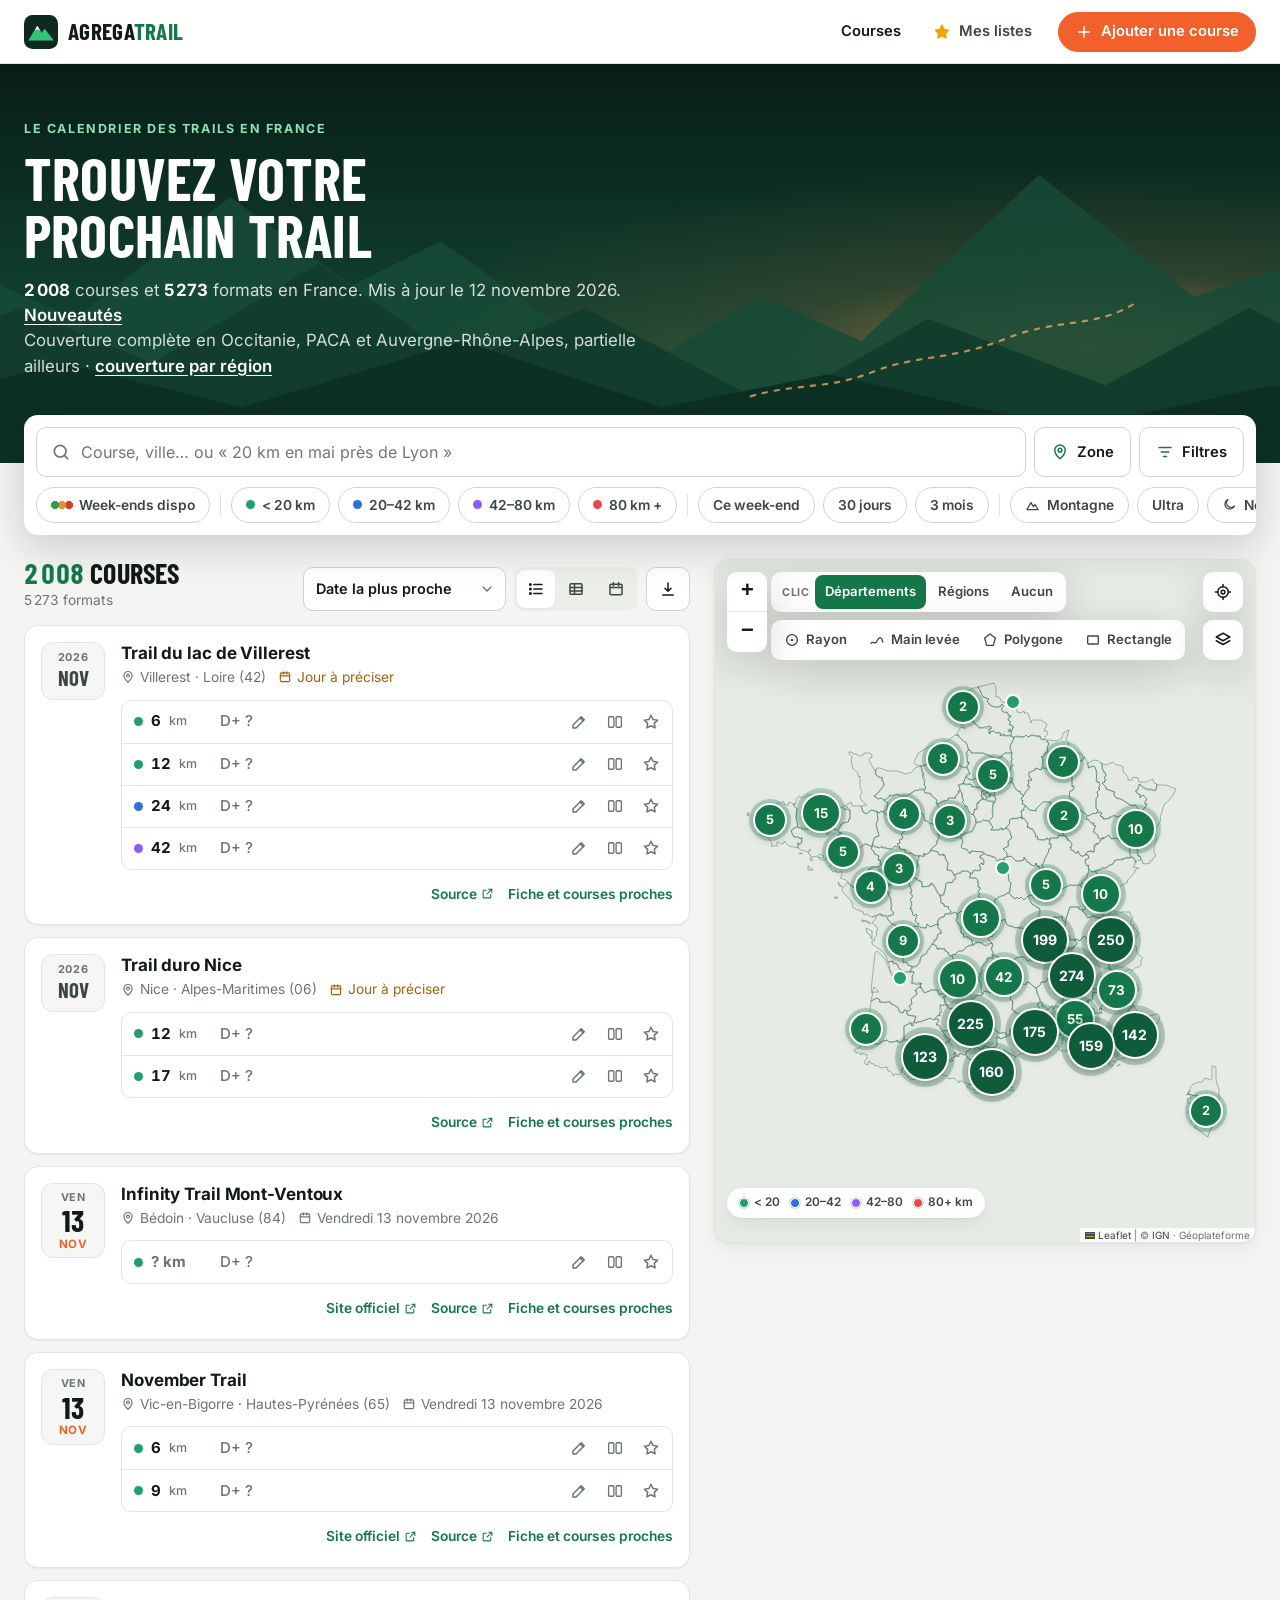
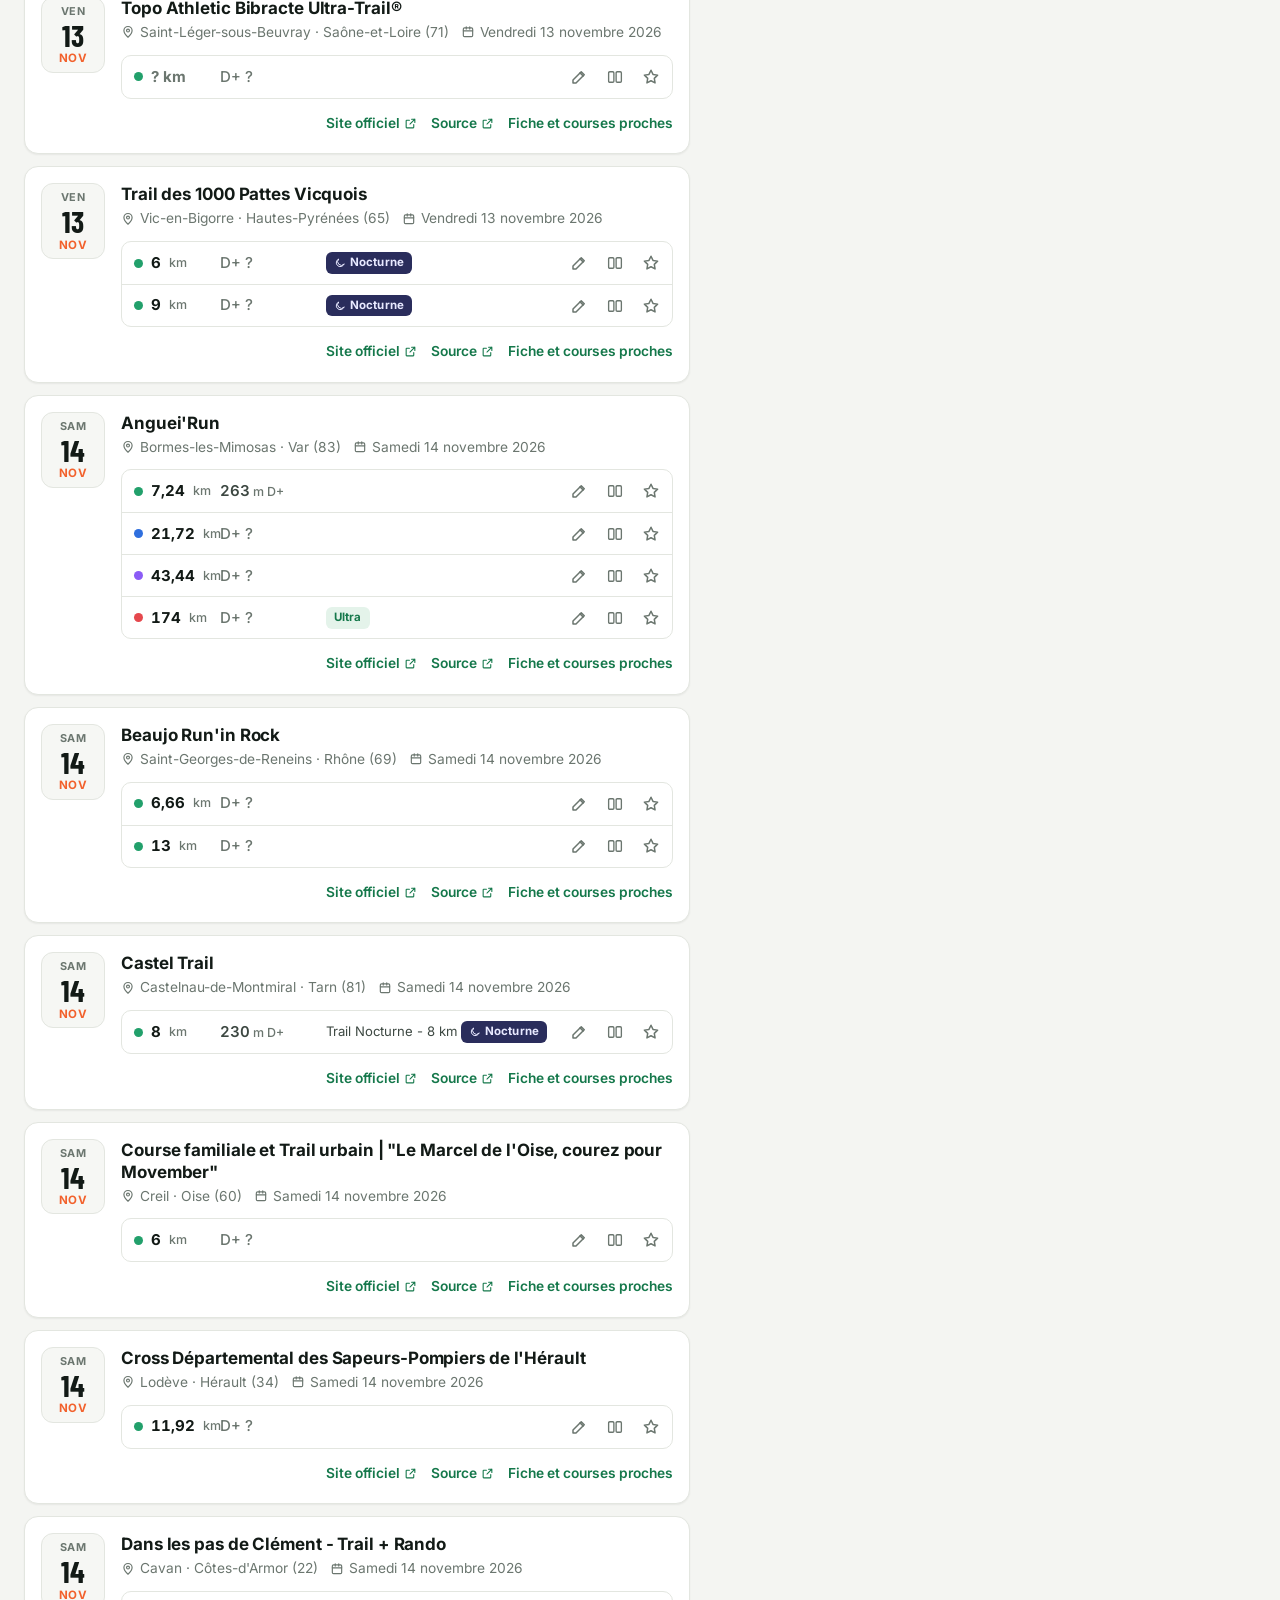
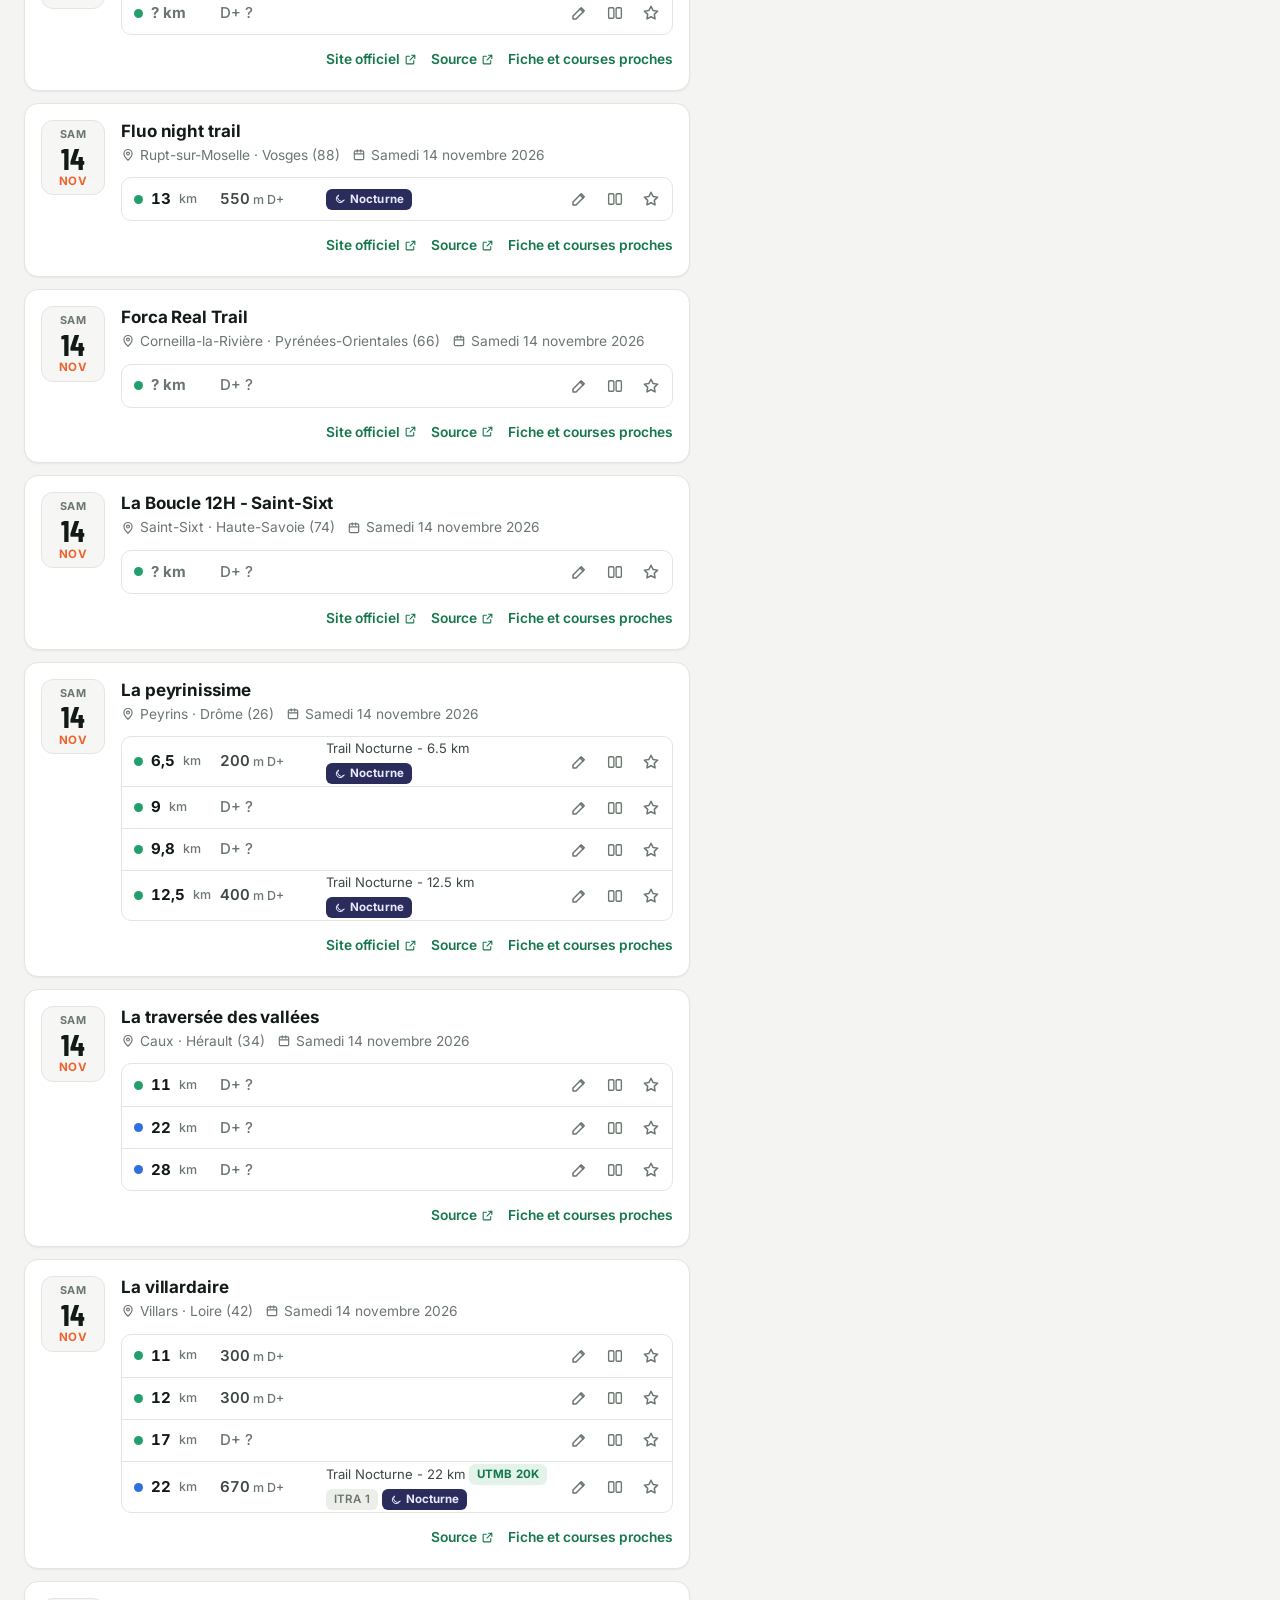
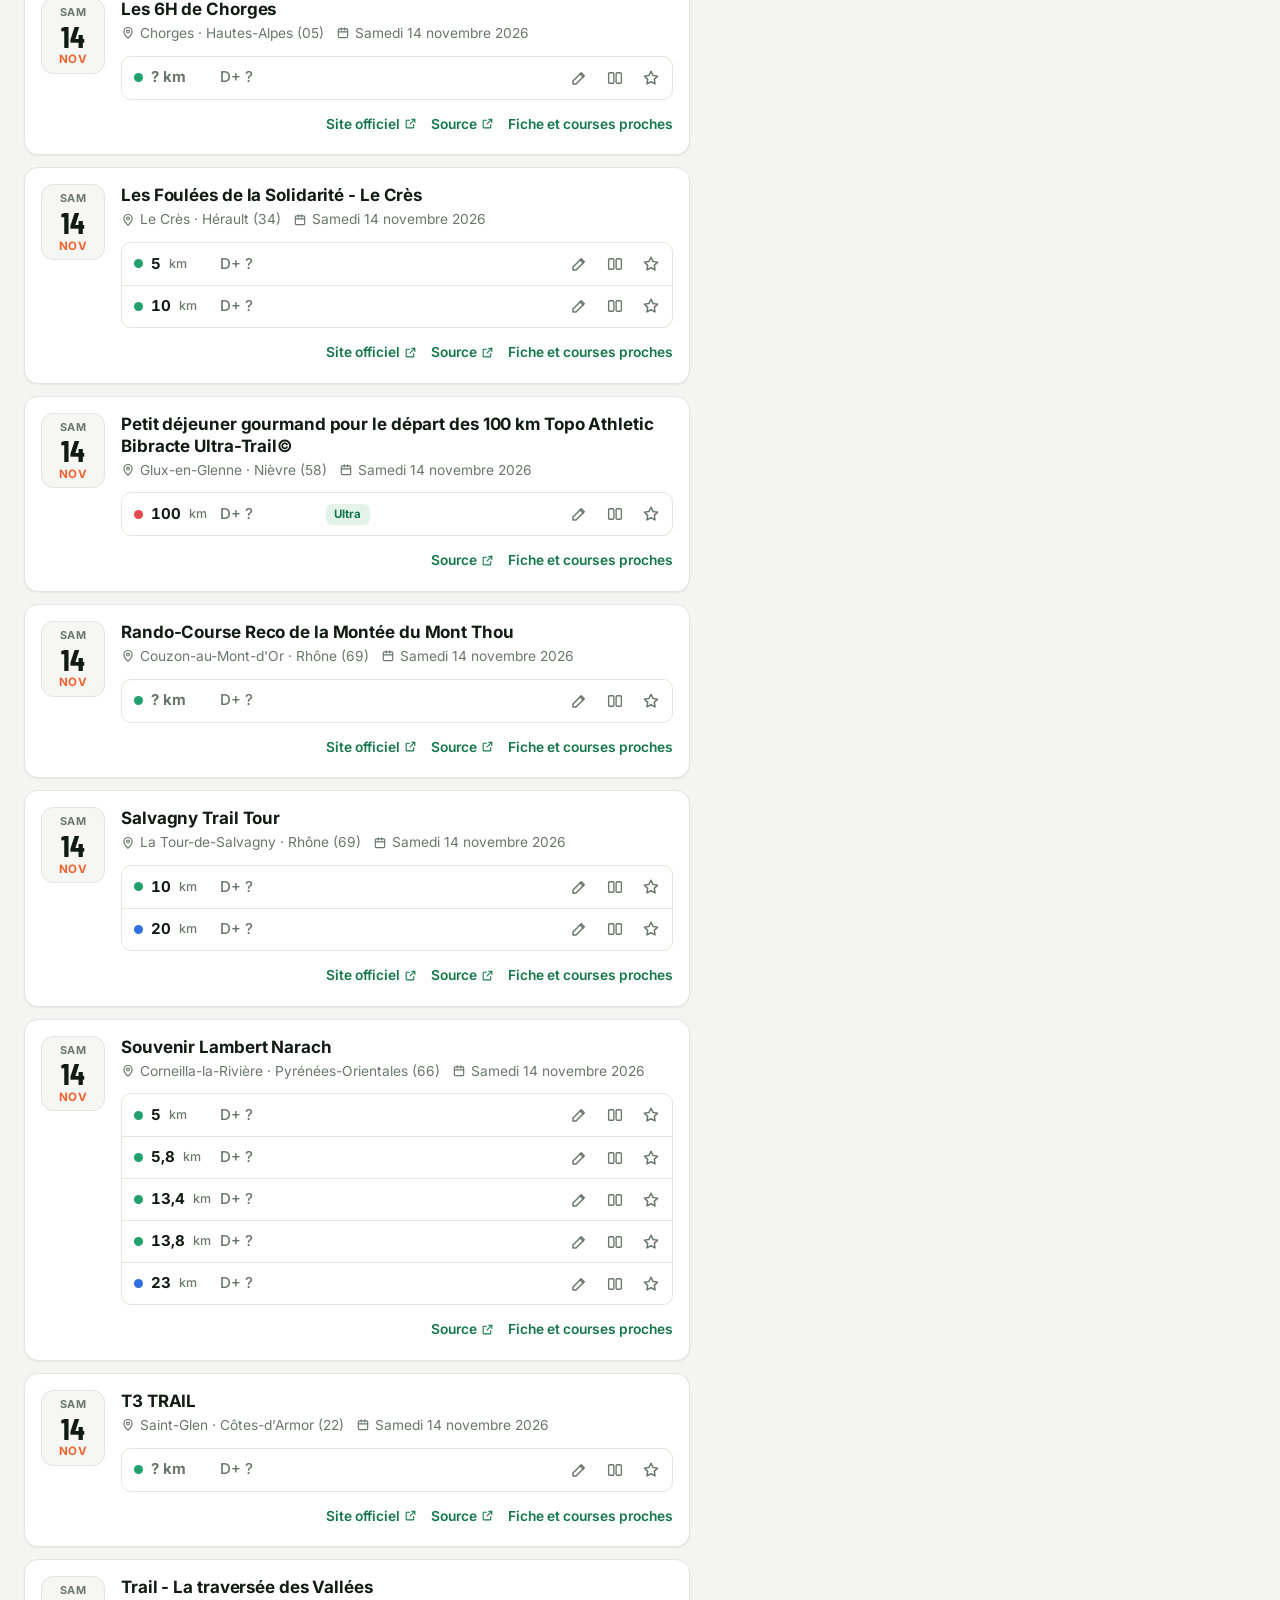
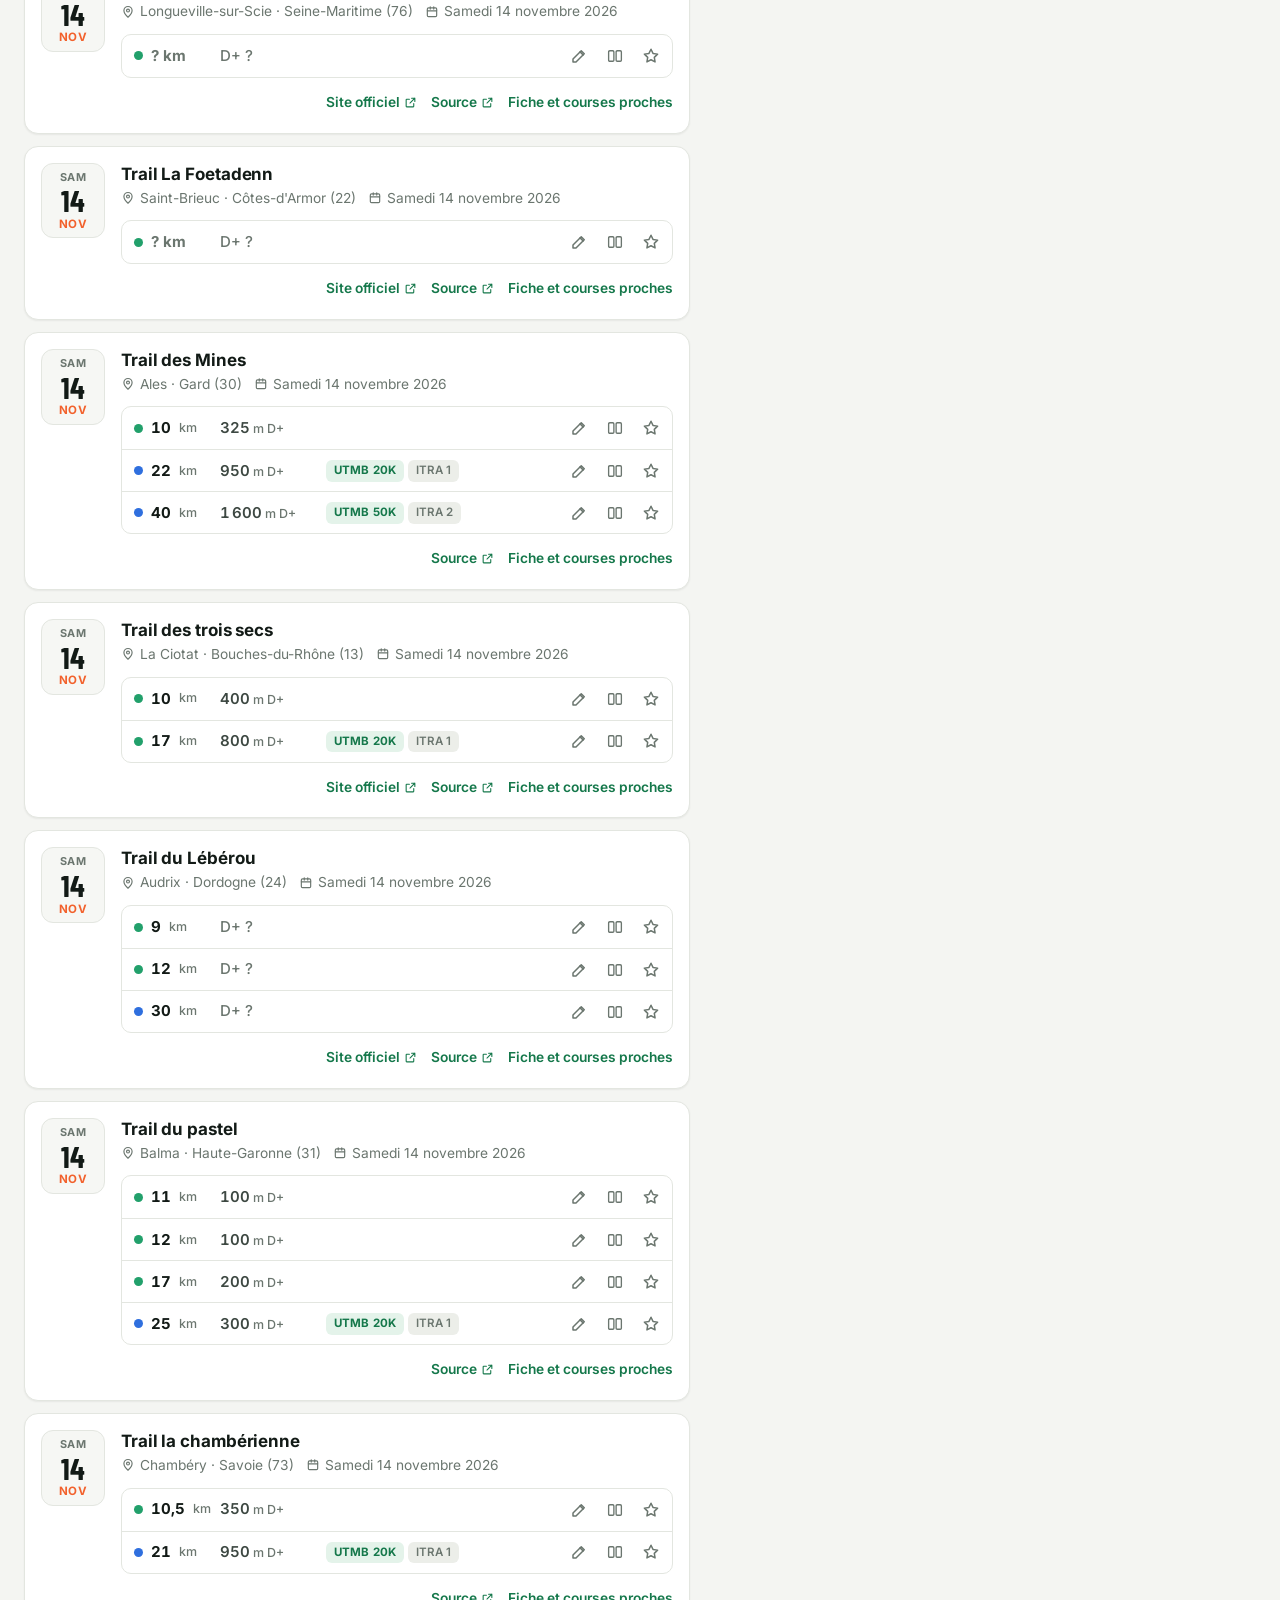
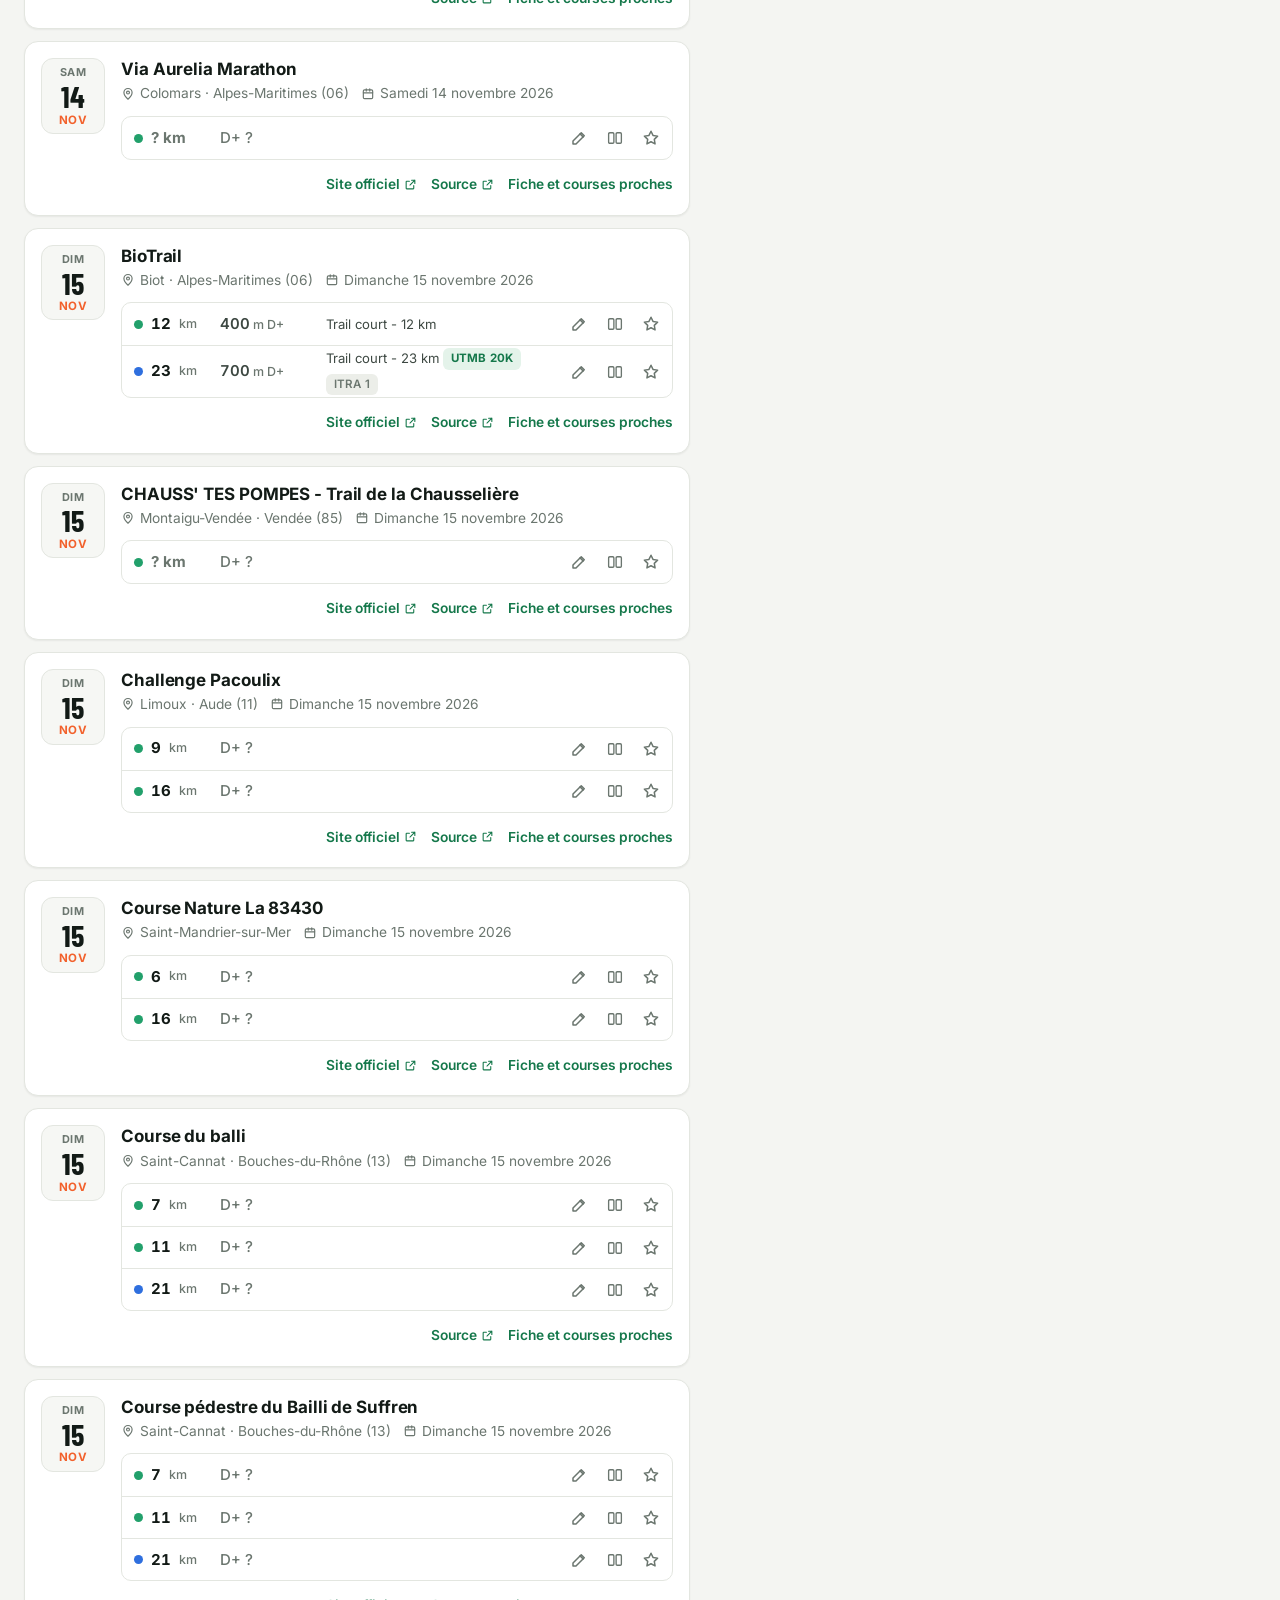
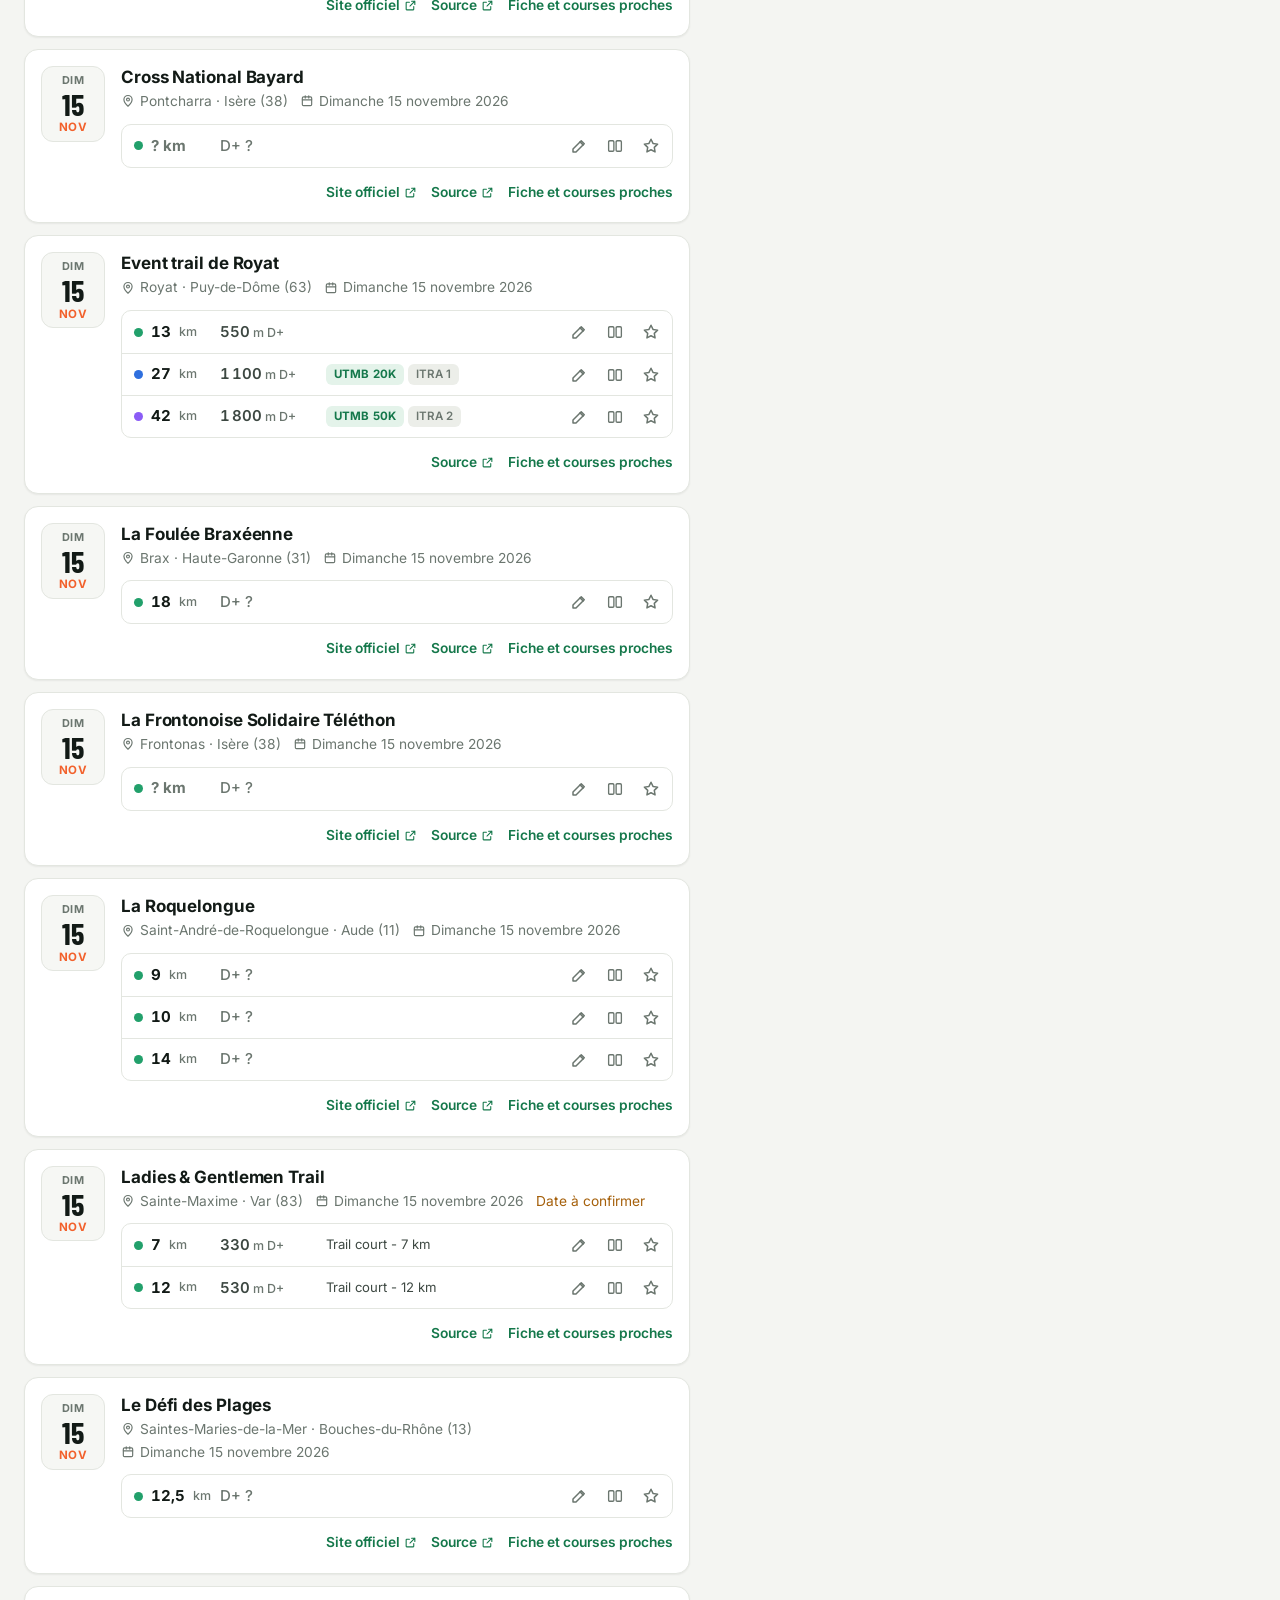
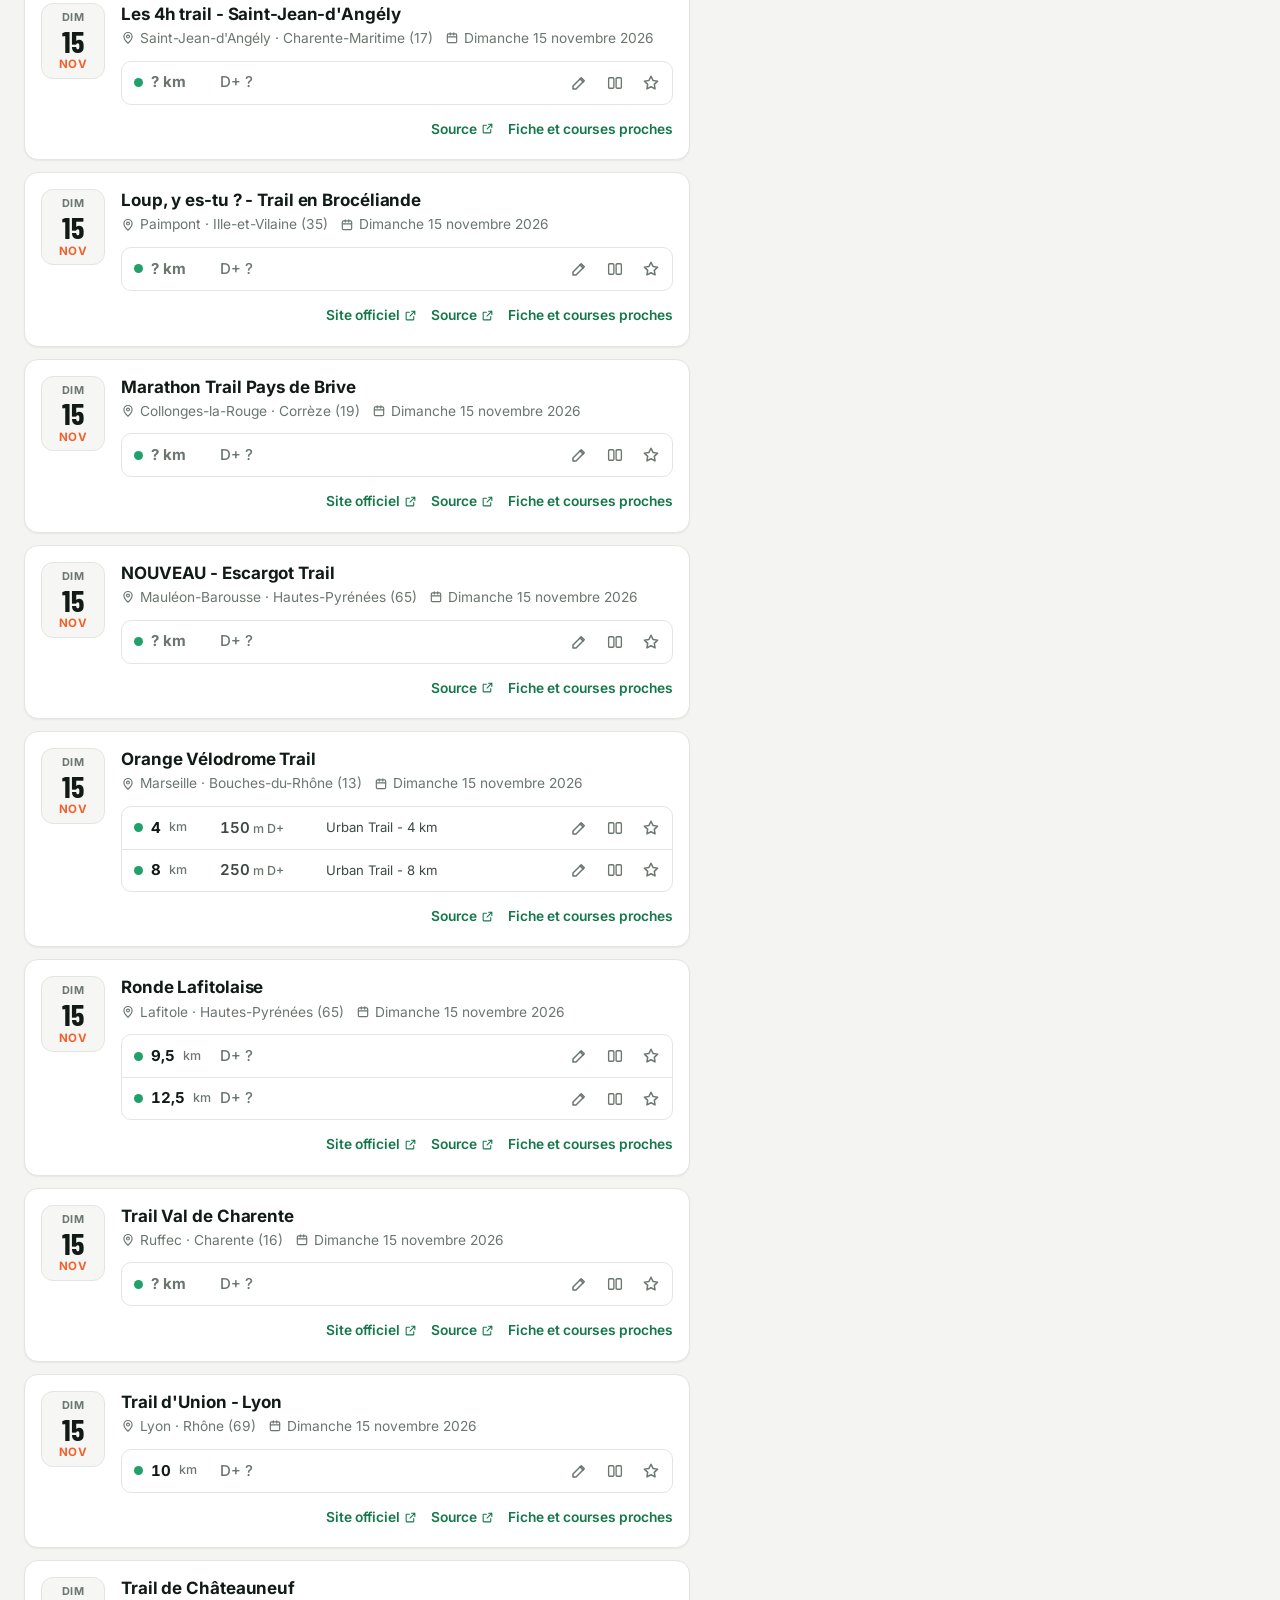
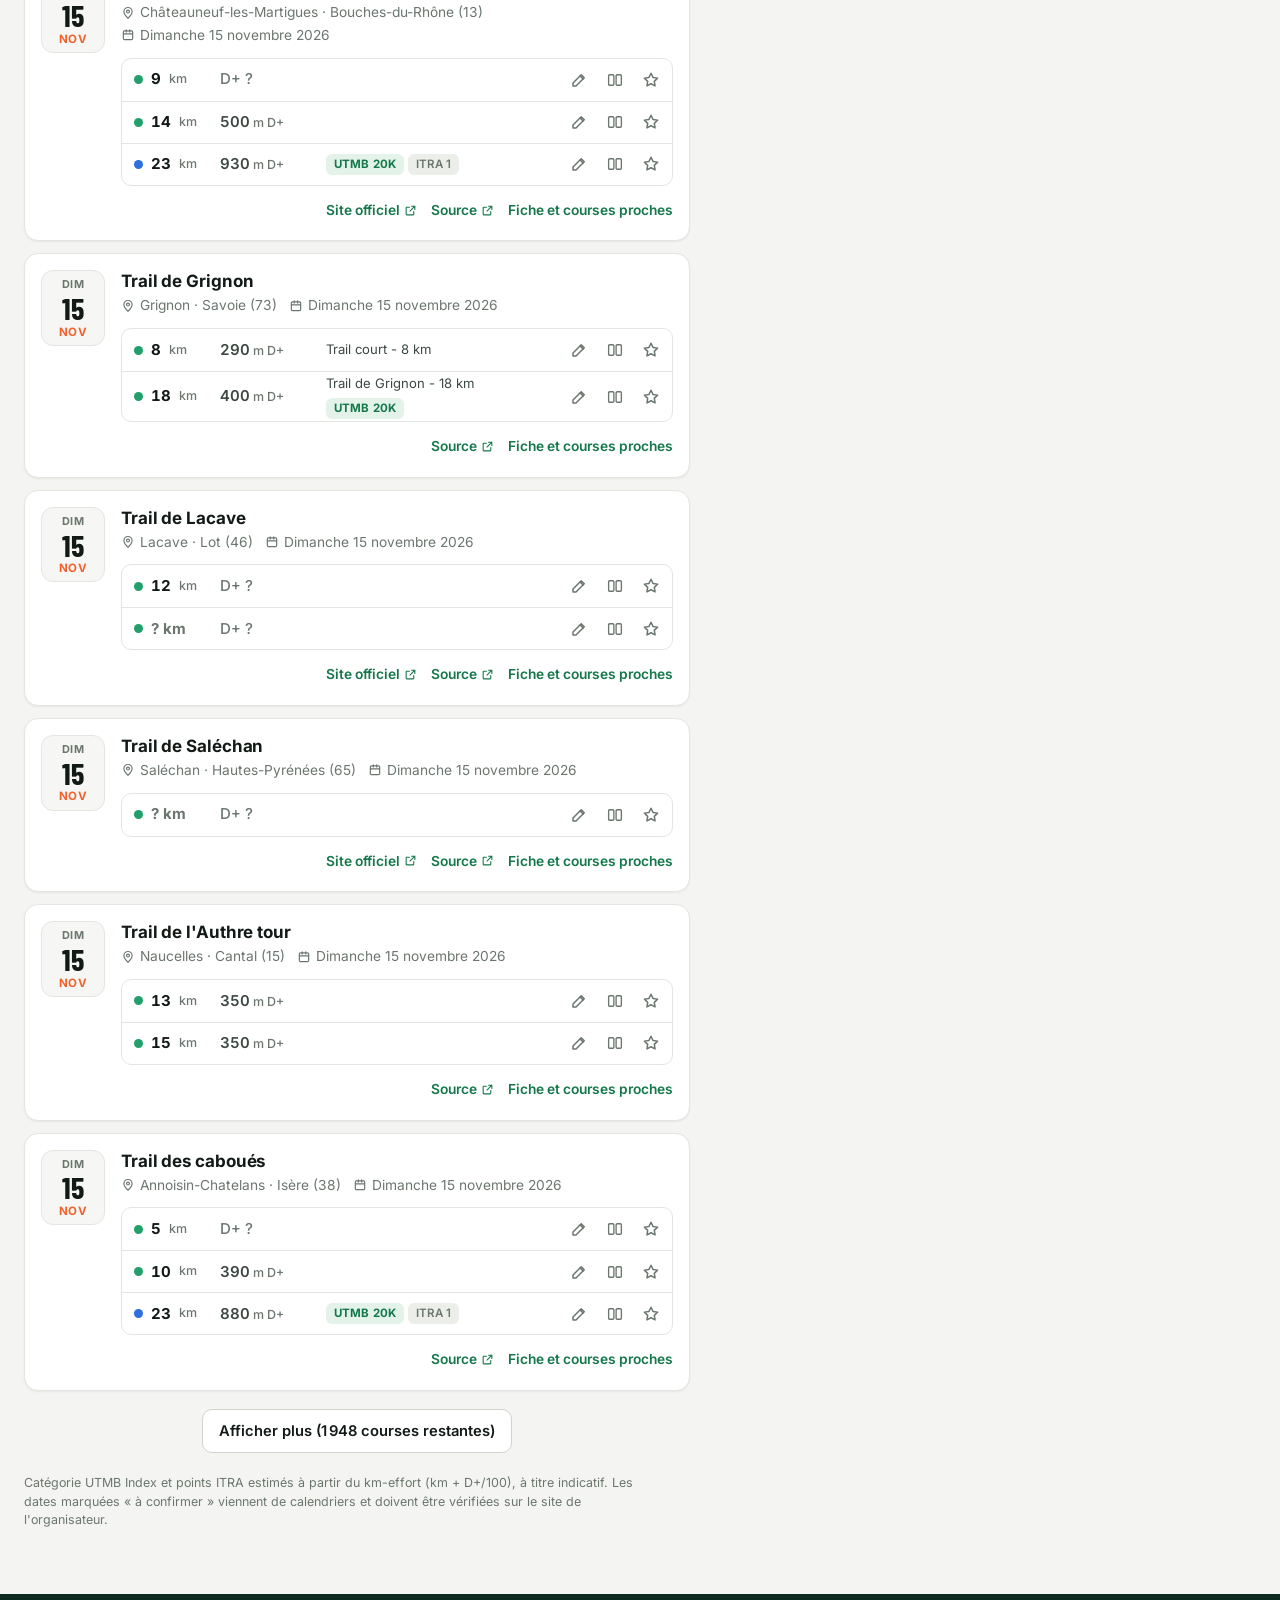
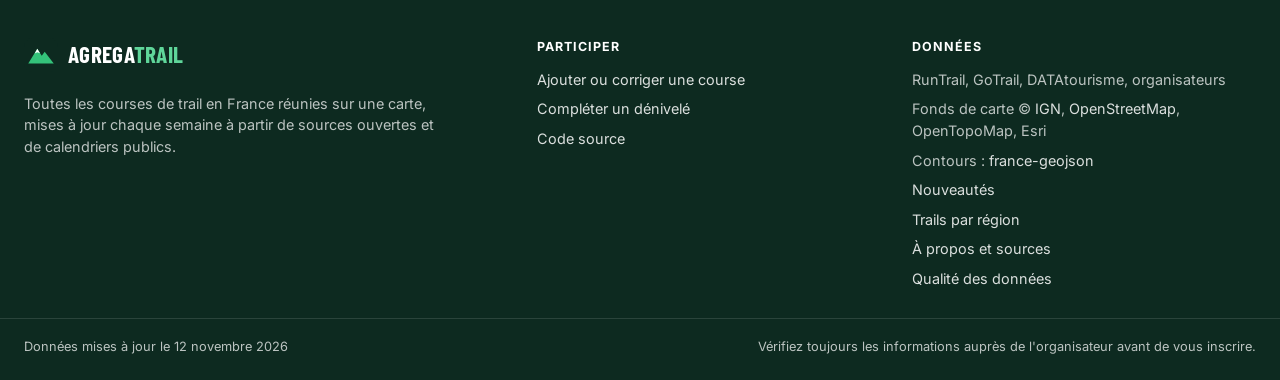
==== site/index.html @ ee84a071 "Merge pull request #29 from gcsys/claude/p2-groupe Sortie à plusieurs" ====
<!doctype html>
<html lang="fr">
<head>
  <meta charset="utf-8">
  <meta name="viewport" content="width=device-width, initial-scale=1, viewport-fit=cover">
  <meta name="theme-color" content="#0d2a20">
  <title>Agregatrail · Le calendrier des trails en France</title>
  <meta name="description" content="Toutes les courses de trail en France sur une carte : recherche autour d'une ville, par département ou région, filtres distance, dénivelé, date, UTMB Index et ITRA.">
  <meta property="og:title" content="Agregatrail · Le calendrier des trails en France">
  <meta property="og:description" content="Trouvez votre prochain trail : carte, filtres distance et dénivelé, listes de favoris partageables.">
  <meta property="og:type" content="website">
  <link rel="icon" href="data:image/svg+xml,%3Csvg xmlns='http://www.w3.org/2000/svg' viewBox='0 0 32 32'%3E%3Crect width='32' height='32' rx='8' fill='%230d2a20'/%3E%3Cpath d='M4 24 12.5 10l4.2 6.8L19.5 13 28 24z' fill='%2334c27a'/%3E%3Cpath d='m12.5 10 2.6 4.3-2.6-1-2.4 1.4z' fill='%23fff'/%3E%3C/svg%3E">
  <link rel="preload" href="fonts/inter-latin-wght.woff2" as="font" type="font/woff2" crossorigin>
  <link rel="preload" href="fonts/barlow-condensed-latin-700-normal.woff2" as="font" type="font/woff2" crossorigin>
  <link rel="alternate" type="application/atom+xml" title="Nouveautés · Agregatrail" href="flux/nouveautes.xml">
  <link rel="preload" href="data/index.json" as="fetch" crossorigin>
  <link rel="stylesheet" href="vendor/leaflet/leaflet.css">
  <link rel="stylesheet" href="vendor/leaflet-draw/leaflet.draw.css">
  <link rel="stylesheet" href="vendor/markercluster/MarkerCluster.css">
  <link rel="stylesheet" href="style.css?v=__BUILD__">
</head>
<body>
<!-- Pictogrammes -->
<svg width="0" height="0" style="position:absolute" aria-hidden="true">
  <defs>
    <symbol id="i-search" viewBox="0 0 24 24"><circle cx="11" cy="11" r="7"/><path d="m20 20-3.5-3.5"/></symbol>
    <symbol id="i-filter" viewBox="0 0 24 24"><path d="M4 6h16M7 12h10M10 18h4"/></symbol>
    <symbol id="i-pin" viewBox="0 0 24 24"><path d="M12 21s-7-6.1-7-11.5a7 7 0 0 1 14 0C19 14.9 12 21 12 21z"/><circle cx="12" cy="9.5" r="2.5"/></symbol>
    <symbol id="i-locate" viewBox="0 0 24 24"><circle cx="12" cy="12" r="7"/><circle cx="12" cy="12" r="2.5"/><path d="M12 2v3M12 19v3M2 12h3M19 12h3"/></symbol>
    <symbol id="i-map" viewBox="0 0 24 24"><path d="m9 4-6 2.5v13.5l6-2.5 6 2.5 6-2.5V4l-6 2.5z"/><path d="M9 4v13.5M15 6.5V20"/></symbol>
    <symbol id="i-list" viewBox="0 0 24 24"><path d="M9 6h11M9 12h11M9 18h11"/><circle cx="4.5" cy="6" r="1"/><circle cx="4.5" cy="12" r="1"/><circle cx="4.5" cy="18" r="1"/></symbol>
    <symbol id="i-star" viewBox="0 0 24 24"><path d="m12 3 2.7 5.6 6.1.9-4.4 4.3 1 6.1L12 17l-5.4 2.9 1-6.1-4.4-4.3 6.1-.9z"/></symbol>
    <symbol id="i-users" viewBox="0 0 24 24"><circle cx="9" cy="8" r="3.2"/><path d="M3 19.5c.6-3.2 3-5 6-5s5.4 1.8 6 5"/><circle cx="17" cy="9" r="2.5"/><path d="M16.5 14.6c2.3.2 4 1.7 4.5 4.4"/></symbol>
    <symbol id="i-plus" viewBox="0 0 24 24"><path d="M12 5v14M5 12h14"/></symbol>
    <symbol id="i-x" viewBox="0 0 24 24"><path d="M6 6l12 12M18 6 6 18"/></symbol>
    <symbol id="i-back" viewBox="0 0 24 24"><path d="M15 5l-7 7 7 7"/></symbol>
    <symbol id="i-down" viewBox="0 0 24 24"><path d="m6 9 6 6 6-6"/></symbol>
    <symbol id="i-download" viewBox="0 0 24 24"><path d="M12 4v11m0 0-4-4m4 4 4-4M5 20h14"/></symbol>
    <symbol id="i-share" viewBox="0 0 24 24"><circle cx="18" cy="5" r="2.5"/><circle cx="6" cy="12" r="2.5"/><circle cx="18" cy="19" r="2.5"/><path d="m8.2 10.8 7.6-4.4M8.2 13.2l7.6 4.4"/></symbol>
    <symbol id="i-edit" viewBox="0 0 24 24"><path d="M4 20h4L19 9l-4-4L4 16z"/><path d="m13.5 6.5 4 4"/></symbol>
    <symbol id="i-trash" viewBox="0 0 24 24"><path d="M4 7h16M10 11v6M14 11v6M6 7l1 13h10l1-13M9 7V4h6v3"/></symbol>
    <symbol id="i-ext" viewBox="0 0 24 24"><path d="M14 4h6v6M20 4l-9 9M18 14v5a1 1 0 0 1-1 1H5a1 1 0 0 1-1-1V7a1 1 0 0 1 1-1h5"/></symbol>
    <symbol id="i-layers" viewBox="0 0 24 24"><path d="m12 3 9 5-9 5-9-5z"/><path d="m3 13 9 5 9-5"/></symbol>
    <symbol id="i-pencil" viewBox="0 0 24 24"><path d="M3 17c3-4 5 2 8-2s4-8 7-6 1 6 3 6"/></symbol>
    <symbol id="i-poly" viewBox="0 0 24 24"><path d="m12 3 8 6-3 11H7L4 9z"/></symbol>
    <symbol id="i-rect" viewBox="0 0 24 24"><rect x="4" y="6" width="16" height="12" rx="1"/></symbol>
    <symbol id="i-circle" viewBox="0 0 24 24"><circle cx="12" cy="12" r="8"/><circle cx="12" cy="12" r="1" fill="currentColor"/></symbol>
    <symbol id="i-frame" viewBox="0 0 24 24"><path d="M4 8V4h4M16 4h4v4M20 16v4h-4M8 20H4v-4"/></symbol>
    <symbol id="i-hand" viewBox="0 0 24 24"><path d="M8 13V5.5a1.5 1.5 0 0 1 3 0V11M11 10V4.5a1.5 1.5 0 0 1 3 0V11M14 10.5V6a1.5 1.5 0 0 1 3 0v8a6 6 0 0 1-6 6h-1a6 6 0 0 1-4.6-2.2L3 15a1.5 1.5 0 0 1 2.3-1.9L8 15"/></symbol>
    <symbol id="i-moon" viewBox="0 0 24 24"><path d="M20 14.5A8 8 0 1 1 9.5 4a6.5 6.5 0 0 0 10.5 10.5z"/></symbol>
    <symbol id="i-mountain" viewBox="0 0 24 24"><path d="m3 20 6.5-11 4 6.5L16 12l5 8z"/></symbol>
    <symbol id="i-calendar" viewBox="0 0 24 24"><rect x="4" y="5" width="16" height="15" rx="2"/><path d="M4 10h16M9 3v4M15 3v4"/></symbol>
    <symbol id="i-github" viewBox="0 0 24 24"><path d="M9 19c-4.3 1.4-4.3-2.5-6-3m12 5v-3.5c0-1 .1-1.4-.5-2 2.8-.3 5.5-1.4 5.5-6a4.6 4.6 0 0 0-1.3-3.2 4.2 4.2 0 0 0-.1-3.2s-1.1-.3-3.5 1.3a12.3 12.3 0 0 0-6.2 0C6.5 2.8 5.4 3.1 5.4 3.1a4.2 4.2 0 0 0-.1 3.2A4.6 4.6 0 0 0 4 9.5c0 4.6 2.7 5.7 5.5 6-.6.6-.6 1.2-.5 2V21"/></symbol>
  </defs>
</svg>

<a class="skip" href="#results">Aller aux résultats</a>

<header class="site-header">
  <div class="wrap hdr">
    <a href="./" class="brand" id="home-link" aria-label="Agregatrail, accueil">
      <svg class="brand-mark" viewBox="0 0 32 32" aria-hidden="true"><rect width="32" height="32" rx="8" fill="#0d2a20"/><path d="M4 24 12.5 10l4.2 6.8L19.5 13 28 24z" fill="#34c27a"/><path d="m12.5 10 2.6 4.3-2.6-1-2.4 1.4z" fill="#fff"/></svg>
      <span class="brand-name">Agrega<span>trail</span></span>
    </a>
    <nav class="nav" aria-label="Navigation principale">
      <a href="./" class="nav-link" id="nav-home" aria-current="page">Courses</a>
      <button type="button" id="open-lists" class="nav-link" aria-haspopup="dialog">
        <svg aria-hidden="true"><use href="#i-star"/></svg><span class="nl-txt">Mes listes</span><span id="lists-badge" class="badge" hidden>0</span>
      </button>
      <a class="btn btn-cta add-race" href="https://github.com/gcsys/TRAIL-AGREGATOR/issues/new?template=completer-course.yml" target="_blank" rel="noopener">
        <svg aria-hidden="true"><use href="#i-plus"/></svg>Ajouter une course
      </a>
    </nav>
  </div>
</header>

<!-- ===== Bandeau d'accueil ===== -->
<section class="hero" id="hero">
  <svg class="hero-art" viewBox="0 0 1440 360" preserveAspectRatio="xMidYMax slice" aria-hidden="true">
    <defs>
      <linearGradient id="sky" x1="0" y1="0" x2="0" y2="1"><stop offset="0" stop-color="#081d16"/><stop offset=".62" stop-color="#11402f"/><stop offset="1" stop-color="#1c5a40"/></linearGradient>
      <radialGradient id="sun" cx=".78" cy=".72" r=".45"><stop offset="0" stop-color="#ff9a4d" stop-opacity=".55"/><stop offset=".45" stop-color="#ff7a3d" stop-opacity=".12"/><stop offset="1" stop-color="#ff7a3d" stop-opacity="0"/></radialGradient>
    </defs>
    <rect width="1440" height="360" fill="url(#sky)"/>
    <rect width="1440" height="360" fill="url(#sun)"/>
    <path d="M0 250 120 190l90 40 140-110 110 80 80-40 170 120 120-70 90 40 160-150 140 110 90-30 130 70V360H0z" fill="#174a37" opacity=".85"/>
    <path d="M0 290 160 220l120 50 150-90 130 90 110-50 170 90 140-80 160 60 130-70 170 90V360H0z" fill="#123d2d"/>
    <path d="M0 320 200 270l160 40 200-60 180 60 150-30 220 50 180-40 150 30V360H0z" fill="#0d3024"/>
    <path d="M820 300c40-12 70-6 110-22s70-10 120-30 80-8 120-34" fill="none" stroke="#ffb36b" stroke-width="2" stroke-dasharray="4 7" stroke-linecap="round" opacity=".7"/>
  </svg>
  <div class="wrap hero-inner">
    <p class="eyebrow">Le calendrier des trails en France</p>
    <h1>Trouvez votre prochain trail</h1>
    <p class="hero-sub" id="meta">Chargement des courses…</p>
  </div>
</section>

<!-- ===== Barre de recherche (collante) ===== -->
<div class="searchbar" id="searchbar">
  <div class="wrap">
    <div class="sb-card">
      <div class="sb-row">
        <div class="search" id="search-wrap">
          <svg aria-hidden="true"><use href="#i-search"/></svg>
          <label class="sr" for="f-q">Rechercher une course, une ville, un département</label>
          <input type="search" id="f-q" placeholder="Course, ville… ou « 20 km en mai près de Lyon »" title="Recherche par nom ou commune, ou en langage simple : distance, mois, temps de route, profil" autocomplete="off" enterkeyhint="search"
                 role="combobox" aria-autocomplete="list" aria-expanded="false" aria-controls="suggest">
          <button type="button" class="search-clear" id="q-clear" aria-label="Effacer la recherche" hidden><svg><use href="#i-x"/></svg></button>
          <ul id="suggest" class="suggest" role="listbox" hidden></ul>
        </div>
        <button type="button" id="open-zone" class="btn sb-btn" aria-haspopup="dialog">
          <svg aria-hidden="true"><use href="#i-pin"/></svg><span class="sb-lbl" id="zone-btn-lbl">Zone</span><span id="zone-badge" class="badge" hidden>0</span>
        </button>
        <button type="button" id="toggle-more" class="btn sb-btn" aria-haspopup="dialog" aria-expanded="false" aria-controls="more-filters">
          <svg aria-hidden="true"><use href="#i-filter"/></svg><span class="sb-lbl">Filtres</span><span id="filter-badge" class="badge" hidden>0</span>
        </button>
      </div>
      <div class="chips" role="group" aria-label="Filtres rapides">
        <button class="chip dispo" id="dispo-toggle" aria-pressed="false" title="Retirer les courses qui tombent un week-end indisponible (bêta)"><i class="dot-trio" aria-hidden="true"></i>Week-ends dispo</button>
        <span class="chips-sep"></span>
        <button class="chip" data-km="0-20"><i class="dot" style="--dc:var(--d1)"></i>&lt; 20 km</button>
        <button class="chip" data-km="20-42"><i class="dot" style="--dc:var(--d2)"></i>20–42 km</button>
        <button class="chip" data-km="42-80"><i class="dot" style="--dc:var(--d3)"></i>42–80 km</button>
        <button class="chip" data-km="80-"><i class="dot" style="--dc:var(--d4)"></i>80 km +</button>
        <span class="chips-sep"></span>
        <button class="chip" data-when="we">Ce week-end</button>
        <button class="chip" data-when="30">30 jours</button>
        <button class="chip" data-when="90">3 mois</button>
        <span class="chips-sep"></span>
        <button class="chip" data-profil="montagne"><svg aria-hidden="true"><use href="#i-mountain"/></svg>Montagne</button>
        <button class="chip" data-type="ultra">Ultra</button>
        <button class="chip" data-night><svg aria-hidden="true"><use href="#i-moon"/></svg>Nocturne</button>
      </div>
    </div>
  </div>
</div>

<!-- ===== Résultats + carte ===== -->
<main class="layout wrap" id="layout">
  <section class="results" id="results" aria-label="Résultats" tabindex="-1">
    <div id="list-banner" class="list-banner" hidden>
      <button type="button" class="back-btn" id="lb-back"><svg aria-hidden="true"><use href="#i-back"/></svg>Toutes les courses</button>
      <div class="lb-row">
        <div class="lb-main">
          <span class="lb-kicker" id="lb-kicker">Ma liste</span>
          <h2 id="lb-name"></h2>
          <span class="lb-note" id="lb-note"></span>
        </div>
        <div class="lb-actions" id="lb-actions"></div>
      </div>
    </div>

    <div class="results-head">
      <div class="rh-count">
        <h2><span id="count">0</span> <span id="count-label">courses</span></h2>
        <span class="rh-sub" id="count-sub"></span>
      </div>
      <div class="results-actions">
        <label class="sort">
          <span class="sr">Trier par</span>
          <select id="sort-select">
            <option value="date:1">Date la plus proche</option>
            <option value="date:-1">Date la plus lointaine</option>
            <option value="near:1" data-near hidden>Les plus proches</option>
            <option value="distance_km:1">Distance croissante</option>
            <option value="distance_km:-1">Distance décroissante</option>
            <option value="denivele_pos_m:-1">D+ décroissant</option>
            <option value="km_effort:-1">Km-effort décroissant</option>
            <option value="nom:1">Nom A → Z</option>
          </select>
        </label>
        <div class="seg view-seg" role="group" aria-label="Affichage">
          <button type="button" data-mode="cards" class="active" title="Fiches"><svg aria-hidden="true"><use href="#i-list"/></svg><span class="sr">Fiches</span></button>
          <button type="button" data-mode="table" title="Tableau"><svg aria-hidden="true" viewBox="0 0 24 24"><rect x="4" y="5" width="16" height="14" rx="1.5"/><path d="M4 10h16M4 14.5h16M10 5v14"/></svg><span class="sr">Tableau</span></button>
          <button type="button" data-mode="cal" title="Calendrier"><svg aria-hidden="true" viewBox="0 0 24 24"><rect x="4" y="5.5" width="16" height="14" rx="1.5"/><path d="M4 10h16M8.5 3.5v4M15.5 3.5v4"/></svg><span class="sr">Calendrier</span></button>
        </div>
        <button id="export" class="btn icon-only" title="Exporter les résultats en CSV" aria-label="Exporter en CSV">
          <svg aria-hidden="true"><use href="#i-download"/></svg>
        </button>
      </div>
    </div>
    <div class="active-filters" id="active-filters" hidden></div>
    <div class="dispo-bar" id="dispo-bar" hidden>
      <p id="dispo-bar-text"></p>
      <p class="dispo-bar-legend"><span><i class="dispo-dot ok"></i>date confirmée, week-end libre</span><span><i class="dispo-dot unsure"></i>date à confirmer</span></p>
      <div class="dispo-bar-actions">
        <button type="button" class="btn ghost" id="dispo-settings">Régler l'alternance</button>
        <button type="button" class="btn ghost" id="dispo-off">Désactiver</button>
      </div>
    </div>

    <div id="saison" hidden></div>
    <div id="groupe" hidden></div>
    <ul id="cards" class="cards" aria-live="polite">
      <li class="ev skel" aria-hidden="true"></li><li class="ev skel" aria-hidden="true"></li><li class="ev skel" aria-hidden="true"></li>
    </ul>
    <div id="cal" class="cal-wrap" hidden></div>
    <div class="table-wrap" hidden>
      <table id="races">
        <thead><tr>
          <th data-k="date">Date</th>
          <th data-k="nom">Course</th>
          <th data-k="ville">Lieu</th>
          <th data-k="distance_km" class="num">Km</th>
          <th data-k="denivele_pos_m" class="num">D+</th>
          <th data-k="km_effort" class="num" title="km + D+/100">Km-effort</th>
          <th data-k="utmb_index">Labels</th>
          <th>Liens</th>
        </tr></thead>
        <tbody></tbody>
      </table>
    </div>
    <div id="empty" class="empty" hidden>
      <svg aria-hidden="true"><use href="#i-mountain"/></svg>
      <p id="empty-title">Aucune course ne correspond</p>
      <p class="empty-sub" id="empty-sub">Élargissez la zone ou retirez un filtre.</p>
      <button type="button" class="btn" id="empty-reset">Effacer les filtres et la zone</button>
    </div>
    <button id="more" class="btn more-btn" hidden>Afficher plus</button>
    <div id="sentinel" aria-hidden="true"></div>

    <p class="hint">Catégorie UTMB Index et points ITRA estimés à partir du km-effort (km + D+/100), à titre indicatif. Les dates marquées « à confirmer » viennent de calendriers et doivent être vérifiées sur le site de l'organisateur.</p>
  </section>

  <aside class="map-pane" id="map-pane" aria-label="Carte">
    <div id="map"></div>

    <div class="map-tools" id="map-tools">
      <div class="seg" role="group" aria-label="Sélection au clic">
        <span class="seg-lbl">Clic</span>
        <button data-layer="departements" class="active">Départements</button>
        <button data-layer="regions">Régions</button>
        <button data-layer="none">Aucun</button>
      </div>
      <div class="seg" role="group" aria-label="Dessiner un périmètre">
        <button id="draw-radius" title="Autour d'un point, avec un rayon"><svg aria-hidden="true"><use href="#i-circle"/></svg><span class="lbl">Rayon</span></button>
        <button id="draw-free" title="Tracer à main levée"><svg aria-hidden="true"><use href="#i-pencil"/></svg><span class="lbl">Main levée</span></button>
        <button id="draw-poly" title="Polygone"><svg aria-hidden="true"><use href="#i-poly"/></svg><span class="lbl">Polygone</span></button>
        <button id="draw-rect" title="Rectangle"><svg aria-hidden="true"><use href="#i-rect"/></svg><span class="lbl">Rectangle</span></button>
      </div>
    </div>
    <div class="map-side">
      <button id="locate" class="map-btn" title="Autour de ma position" aria-label="Autour de ma position"><svg><use href="#i-locate"/></svg></button>
      <button id="basemap" class="map-btn" title="Fond de carte" aria-label="Changer le fond de carte"><svg><use href="#i-layers"/></svg></button>
      <div id="basemap-menu" class="basemap-menu" hidden role="menu">
        <button data-base="plan" role="menuitemradio">Plan</button>
        <button data-base="relief" role="menuitemradio">Relief</button>
        <button data-base="sat" role="menuitemradio">Satellite</button>
      </div>
    </div>

    <!-- Mobile : un seul bouton « Zone » sur la carte -->
    <button type="button" class="map-zone-btn" id="map-zone-btn"><svg aria-hidden="true"><use href="#i-pin"/></svg><span id="map-zone-lbl">Choisir une zone</span></button>

    <button type="button" class="search-here" id="search-here" hidden><svg aria-hidden="true"><use href="#i-frame"/></svg>Rechercher dans cette zone</button>

    <div class="draw-hint" id="draw-hint" hidden>
      <span id="draw-hint-txt"></span>
      <button type="button" class="btn small primary" id="draw-done">Terminé</button>
    </div>

    <div class="legend" aria-label="Légende des distances">
      <span><i style="--c:var(--d1)"></i>&lt; 20</span>
      <span><i style="--c:var(--d2)"></i>20–42</span>
      <span><i style="--c:var(--d3)"></i>42–80</span>
      <span><i style="--c:var(--d4)"></i>80+ km</span>
    </div>

    <div class="map-status" id="map-status" hidden>
      <div class="ms-row">
        <span id="selection-summary"></span>
        <button id="clear-sel" class="link danger">Effacer</button>
      </div>
      <div class="ms-radius" id="ms-radius" hidden>
        <input type="range" id="radius-map" min="5" max="200" step="5" value="30" aria-label="Rayon en kilomètres">
        <output id="radius-map-out">30 km</output>
      </div>
    </div>
  </aside>
</main>

<!-- Mobile : bascule liste / carte -->
<button id="view-toggle" class="fab" type="button">
  <span class="fab-map"><svg aria-hidden="true"><use href="#i-map"/></svg>Carte</span>
  <span class="fab-list"><svg aria-hidden="true"><use href="#i-list"/></svg>Liste · <b id="fab-count">0</b></span>
</button>

<footer class="site-footer">
  <div class="wrap foot">
    <div class="foot-brand">
      <a href="./" class="brand"><svg class="brand-mark" viewBox="0 0 32 32" aria-hidden="true"><rect width="32" height="32" rx="8" fill="#0d2a20"/><path d="M4 24 12.5 10l4.2 6.8L19.5 13 28 24z" fill="#34c27a"/><path d="m12.5 10 2.6 4.3-2.6-1-2.4 1.4z" fill="#fff"/></svg><span class="brand-name">Agrega<span>trail</span></span></a>
      <p>Toutes les courses de trail en France réunies sur une carte, mises à jour chaque semaine à partir de sources ouvertes et de calendriers publics.</p>
    </div>
    <div class="foot-col">
      <h4>Participer</h4>
      <a href="https://github.com/gcsys/TRAIL-AGREGATOR/issues/new?template=completer-course.yml" target="_blank" rel="noopener">Ajouter ou corriger une course</a>
      <a href="https://github.com/gcsys/TRAIL-AGREGATOR/blob/main/data/sources/denivele.csv" target="_blank" rel="noopener">Compléter un dénivelé</a>
      <a href="https://github.com/gcsys/TRAIL-AGREGATOR" target="_blank" rel="noopener">Code source</a>
    </div>
    <div class="foot-col">
      <h4>Données</h4>
      <span>RunTrail, GoTrail, DATAtourisme, organisateurs</span>
      <span>Fonds de carte © <a href="https://www.ign.fr/">IGN</a>, <a href="https://www.openstreetmap.org/copyright">OpenStreetMap</a>, OpenTopoMap, Esri</span>
      <span>Contours : <a href="https://github.com/gregoiredavid/france-geojson">france-geojson</a></span>
      <a href="nouveautes/">Nouveautés</a>
      <a href="trails/">Trails par région</a>
      <a href="a-propos/">À propos et sources</a>
      <a href="qualite/">Qualité des données</a>
    </div>
  </div>
  <div class="wrap foot-legal">
    <span id="foot-meta"></span>
    <span>Vérifiez toujours les informations auprès de l'organisateur avant de vous inscrire.</span>
  </div>
</footer>

<div class="scrim" id="scrim" hidden></div>

<!-- ===== Panneau : filtres ===== -->
<aside id="more-filters" class="panel" aria-label="Filtres" hidden>
  <header class="panel-head">
    <h3>Filtres</h3>
    <button type="button" class="dlg-x" data-close aria-label="Fermer"><svg><use href="#i-x"/></svg></button>
  </header>
  <div class="panel-body">
    <section class="fsec">
      <h4>Quand</h4>
      <div class="month-grid" id="months" role="group" aria-label="Mois"></div>
      <div class="frow">
        <label>Du<input type="date" id="f-from"></label>
        <label>Au<input type="date" id="f-to"></label>
      </div>
    </section>
    <section class="fsec">
      <h4>Distance</h4>
      <div class="frow">
        <label>Min (km)<input type="number" inputmode="numeric" id="f-km-min" min="0" step="1" placeholder="0"></label>
        <label>Max (km)<input type="number" inputmode="numeric" id="f-km-max" min="0" step="1" placeholder="Illimité"></label>
      </div>
    </section>
    <section class="fsec">
      <h4>Dénivelé</h4>
      <div class="opt-grid" role="group" aria-label="Profil">
        <button type="button" class="opt" data-prof="roulant"><b>Roulant</b><small>moins de 25 m D+/km</small></button>
        <button type="button" class="opt" data-prof="vallonne"><b>Vallonné</b><small>25 à 50 m D+/km</small></button>
        <button type="button" class="opt" data-prof="montagne"><b>Montagne</b><small>plus de 50 m D+/km</small></button>
      </div>
      <div class="frow">
        <label>D+ min (m)<input type="number" inputmode="numeric" id="f-d-min" min="0" step="100" placeholder="0"></label>
        <label>D+ max (m)<input type="number" inputmode="numeric" id="f-d-max" min="0" step="100" placeholder="Illimité"></label>
      </div>
      <div class="frow">
        <label>Km-effort min<input type="number" inputmode="numeric" id="f-ke-min" min="0" step="5" placeholder="0"></label>
        <label>Km-effort max<input type="number" inputmode="numeric" id="f-ke-max" min="0" step="5" placeholder="Illimité"></label>
      </div>
    </section>
    <section class="fsec">
      <h4>Format</h4>
      <div class="frow">
        <label>Type
          <select id="f-type"><option value="">Tous</option><option value="trail">Trail</option><option value="ultra">Ultra</option><option value="kv">Kilomètre vertical</option></select>
        </label>
        <label>UTMB Index
          <select id="f-utmb">
            <option value="">Tous</option>
            <option value="any">Avec catégorie</option>
            <option value="none">Sans catégorie</option>
            <option>20K</option><option>50K</option><option>100K</option><option>100M</option>
          </select>
        </label>
      </div>
      <div class="frow">
        <label>World Series
          <select id="f-ws"><option value="">Toutes</option><option value="yes">Oui</option><option value="no">Non</option></select>
        </label>
        <label>Points ITRA min<input type="number" inputmode="numeric" id="f-itra" min="0" max="6" step="1" placeholder="0"></label>
      </div>
      <label class="switch"><input type="checkbox" id="f-night"><span>Course nocturne</span></label>
    </section>
    <section class="fsec">
      <h4>Informations disponibles</h4>
      <label class="switch"><input type="checkbox" id="f-dplus"><span>Dénivelé connu</span></label>
      <label class="switch"><input type="checkbox" id="f-confirmed"><span>Date confirmée</span></label>
      <label class="switch"><input type="checkbox" id="f-site"><span>Site officiel renseigné</span></label>
      <label class="switch" hidden><input type="checkbox" id="f-insc"><span>Inscriptions ouvertes</span></label>
    </section>
  </div>
  <footer class="panel-foot">
    <button id="reset-filters" class="btn ghost">Tout effacer</button>
    <button id="close-more" class="btn primary" data-close>Voir <span class="count-inline">0</span> courses</button>
  </footer>
</aside>

<!-- ===== Panneau : zone ===== -->
<aside id="zone-panel" class="panel" aria-label="Zone de recherche" hidden>
  <header class="panel-head">
    <h3>Où courir ?</h3>
    <button type="button" class="dlg-x" data-close aria-label="Fermer"><svg><use href="#i-x"/></svg></button>
  </header>
  <div class="panel-body">
    <section class="fsec">
      <h4>Autour d'un lieu</h4>
      <div class="search small" id="place-wrap">
        <svg aria-hidden="true"><use href="#i-search"/></svg>
        <label class="sr" for="place-q">Ville</label>
        <input type="search" id="place-q" placeholder="Ville ou village" autocomplete="off" role="combobox" aria-autocomplete="list" aria-expanded="false" aria-controls="place-suggest">
        <ul id="place-suggest" class="suggest" role="listbox" hidden></ul>
      </div>
      <div class="frow tight">
        <button type="button" class="btn" id="zp-me"><svg aria-hidden="true"><use href="#i-locate"/></svg>Ma position</button>
        <button type="button" class="btn" id="zp-pick"><svg aria-hidden="true"><use href="#i-hand"/></svg>Toucher la carte</button>
      </div>
      <div class="radius-box" id="radius-box">
        <div class="seg rmode" role="group" aria-label="Mesurer l'éloignement">
          <button type="button" data-rmode="km" class="active">Distance</button><button type="button" data-rmode="route">Temps de route</button>
        </div>
        <div class="radius-head"><span>Rayon</span><output id="radius-out">30 km</output></div>
        <input type="range" id="radius" min="5" max="200" step="5" value="30" aria-label="Rayon en kilomètres">
        <div class="radius-presets" role="group" aria-label="Rayons courants">
          <button type="button" data-r="10">10 km</button><button type="button" data-r="25">25 km</button><button type="button" data-r="50">50 km</button><button type="button" data-r="100">100 km</button>
        </div>
        <p class="radius-center" id="radius-center">Aucun point choisi.</p>
        <p class="route-note" id="route-note" hidden>Durée en voiture estimée par l'IGN (Géoplateforme), sans trafic.</p>
      </div>
    </section>
    <section class="fsec">
      <h4>Départements et régions</h4>
      <div class="frow">
        <label>Ajouter un département<select id="zp-dep"><option value="">Choisir…</option></select></label>
        <label>Ajouter une région<select id="zp-reg"><option value="">Choisir…</option></select></label>
      </div>
      <div class="zone-tags" id="zone-tags"></div>
      <div class="frow tight">
        <button type="button" class="btn" id="zp-tap-dep"><svg aria-hidden="true"><use href="#i-hand"/></svg>Toucher sur la carte</button>
      </div>
    </section>
    <section class="fsec">
      <h4>Sur la carte</h4>
      <div class="opt-grid two">
        <button type="button" class="opt" id="zp-view"><b>Zone affichée</b><small>Cadrez la carte puis limitez la recherche</small></button>
        <button type="button" class="opt" id="zp-free"><b>Tracer au doigt</b><small>Entourez librement une zone</small></button>
      </div>
    </section>
  </div>
  <footer class="panel-foot">
    <button id="zp-clear" class="btn ghost">Effacer la zone</button>
    <button class="btn primary" data-close>Voir <span class="count-inline">0</span> courses</button>
  </footer>
</aside>

<!-- ===== Dialogue : fiche d'une course ===== -->
<div id="cmp-bar" class="cmp-bar" hidden>
  <button type="button" class="btn primary" id="cmp-open">Comparer <b id="cmp-n">0</b></button>
  <button type="button" class="btn ghost" id="cmp-clear">Vider</button>
</div>
<dialog id="dlg-cmp" class="dlg dlg-wide" aria-labelledby="cmp-title">
  <form method="dialog" class="dlg-inner">
    <header class="dlg-head">
      <div><h3 id="cmp-title">Comparer les formats</h3><p class="dlg-sub">Jusqu'à 4 formats, choisis avec le bouton « comparer » de chaque ligne.</p></div>
      <button class="dlg-x" value="close" aria-label="Fermer"><svg><use href="#i-x"/></svg></button>
    </header>
    <div id="cmp-body" class="fi-body"></div>
  </form>
</dialog>
<dialog id="dlg-fiche" class="dlg dlg-wide" aria-labelledby="fi-title">
  <form method="dialog" class="dlg-inner">
    <header class="dlg-head">
      <div>
        <button type="button" class="link fi-back" id="fi-back" hidden><svg aria-hidden="true"><use href="#i-back"/></svg>Retour</button>
        <p class="dlg-kicker" id="fi-date"></p>
        <h3 id="fi-title"></h3>
        <p class="dlg-sub" id="fi-sub"></p>
      </div>
      <button class="dlg-x" value="close" aria-label="Fermer"><svg><use href="#i-x"/></svg></button>
    </header>
    <div id="fi-body" class="fi-body"></div>
  </form>
</dialog>

<!-- ===== Dialogue : ajouter une course à des listes ===== -->
<dialog id="dlg-fav" class="dlg">
  <form method="dialog" class="dlg-inner">
    <header class="dlg-head">
      <div>
        <p class="dlg-kicker">Ajouter à mes listes</p>
        <h3 id="fav-title"></h3>
        <p class="dlg-sub" id="fav-sub"></p>
      </div>
      <button class="dlg-x" value="close" aria-label="Fermer"><svg><use href="#i-x"/></svg></button>
    </header>
    <ul id="fav-lists" class="check-list"></ul>
    <div class="new-list">
      <input id="fav-new" type="text" placeholder="Nouvelle liste (ex. 50 km 2027)" maxlength="60" autocomplete="off">
      <button type="button" id="fav-new-btn" class="btn">Créer</button>
    </div>
    <footer class="dlg-foot">
      <button type="button" class="btn ghost" id="fav-edit"><svg aria-hidden="true"><use href="#i-edit"/></svg>Compléter les infos</button>
      <button class="btn primary" value="close">Terminé</button>
    </footer>
  </form>
</dialog>

<!-- ===== Dialogue : mes listes ===== -->
<dialog id="dlg-lists" class="dlg">
  <form method="dialog" class="dlg-inner">
    <header class="dlg-head">
      <div>
        <p class="dlg-kicker">Favoris</p>
        <h3>Mes listes</h3>
      </div>
      <button class="dlg-x" value="close" aria-label="Fermer"><svg><use href="#i-x"/></svg></button>
    </header>
    <ul id="lists-list" class="lists-list"></ul>
    <p id="lists-empty" class="dlg-sub" hidden>Aucune liste pour l'instant. Touchez l'étoile d'une course pour commencer.</p>
    <div class="new-list">
      <input id="lists-new" type="text" placeholder="Nouvelle liste (ex. 20 km)" maxlength="60" autocomplete="off">
      <button type="button" id="lists-new-btn" class="btn">Créer</button>
    </div>
    <p class="dlg-note">Vos listes et vos corrections sont enregistrées dans ce navigateur. Pour les retrouver ailleurs, partagez la liste par lien.</p>
  </form>
</dialog>

<!-- ===== Dialogue : compléter une course ===== -->
<dialog id="dlg-edit" class="dlg">
  <form method="dialog" class="dlg-inner" id="edit-form">
    <header class="dlg-head">
      <div>
        <p class="dlg-kicker">Compléter la course</p>
        <h3 id="edit-title"></h3>
        <p class="dlg-sub" id="edit-sub"></p>
      </div>
      <button class="dlg-x" value="cancel" formnovalidate aria-label="Fermer"><svg><use href="#i-x"/></svg></button>
    </header>
    <div class="edit-grid">
      <label>Date officielle<input type="date" id="e-date"><small id="o-date"></small></label>
      <label class="check"><input type="checkbox" id="e-confirmee"> Date confirmée par l'organisateur</label>
      <label>Distance exacte (km)<input type="number" inputmode="decimal" id="e-km" min="0" step="0.1"><small id="o-km"></small></label>
      <label>Dénivelé D+ (m)<input type="number" inputmode="numeric" id="e-dplus" min="0" step="10"><small id="o-dplus"></small></label>
      <label class="wide">Lien d'inscription<input type="url" id="e-inscription" placeholder="https://…"><small id="o-inscription"></small></label>
      <label class="wide">Site officiel<input type="url" id="e-site" placeholder="https://…"><small id="o-site"></small></label>
      <label class="wide">Notes perso<input type="text" id="e-notes" maxlength="200" placeholder="Dossard pris, ravitos, covoit…"></label>
    </div>
    <p class="dlg-note">Vos modifications remplacent les données affichées sur ce navigateur et voyagent avec vos listes partagées (sauf les notes perso). Pour corriger la base pour tout le monde, utilisez « Proposer à la base ».</p>
    <footer class="dlg-foot">
      <button type="button" class="btn ghost danger-text" id="edit-reset">Rétablir l'origine</button>
      <button type="button" class="btn ghost" id="edit-propose" title="Ouvre un formulaire GitHub pré-rempli">Proposer à la base<svg aria-hidden="true"><use href="#i-ext"/></svg></button>
      <button class="btn primary" value="save">Enregistrer</button>
    </footer>
  </form>
</dialog>

<!-- ===== Dialogue : partager ===== -->
<dialog id="dlg-share" class="dlg">
  <form method="dialog" class="dlg-inner">
    <header class="dlg-head">
      <div>
        <p class="dlg-kicker">Partager la liste</p>
        <h3 id="share-title"></h3>
      </div>
      <button class="dlg-x" value="close" aria-label="Fermer"><svg><use href="#i-x"/></svg></button>
    </header>
    <p class="dlg-sub">Toute personne qui ouvre ce lien voit la liste, avec vos corrections, et peut l'enregistrer chez elle.</p>
    <div class="new-list">
      <input id="share-url" type="text" readonly>
      <button type="button" id="share-copy" class="btn primary">Copier</button>
    </div>
    <p class="dlg-note" id="share-status" aria-live="polite"></p>
  </form>
</dialog>

<!-- ===== Dialogue : couverture par région ===== -->
<dialog id="dlg-couv" class="dlg">
  <form method="dialog" class="dlg-inner">
    <header class="dlg-head">
      <div>
        <p class="dlg-kicker">Couverture</p>
        <h3>Courses connues par région</h3>
      </div>
      <button class="dlg-x" value="close" aria-label="Fermer"><svg><use href="#i-x"/></svg></button>
    </header>
    <p class="dlg-sub">Occitanie, PACA et Auvergne-Rhône-Alpes sont couvertes par toutes les sources : calendriers publics, RunTrail, GoTrail et DATAtourisme. Ailleurs, seules DATAtourisme (données des offices de tourisme) et quelques ajouts manuels alimentent la base : beaucoup de courses y manquent encore.</p>
    <div id="couv-table"></div>
    <p class="dlg-note">Courses à venir, toutes distances. Le détail (D+, dates confirmées, doublons) est sur la page <a href="qualite/">Qualité des données</a>. Une course manque ? <a href="https://github.com/gcsys/TRAIL-AGREGATOR/issues/new?template=completer-course.yml" target="_blank" rel="noopener">Signalez-la</a>.</p>
  </form>
</dialog>

<!-- ===== Dialogue : week-ends indisponibles (bêta) ===== -->
<dialog id="dlg-dispo" class="dlg">
  <form method="dialog" class="dlg-inner" id="dispo-form">
    <header class="dlg-head">
      <div>
        <p class="dlg-kicker">Disponibilités · bêta</p>
        <h3>Week-ends indisponibles</h3>
        <p class="dlg-sub">Indiquez un week-end où vous n'êtes pas disponible : il se répète ensuite à intervalle régulier, dans le passé comme dans le futur.</p>
      </div>
      <button class="dlg-x" value="cancel" formnovalidate aria-label="Fermer"><svg><use href="#i-x"/></svg></button>
    </header>
    <div class="edit-grid">
      <label>Un week-end indisponible (samedi)<input type="date" id="dispo-ref" required></label>
      <label>Revient toutes les
        <select id="dispo-every">
          <option value="1">semaines</option>
          <option value="2" selected>2 semaines</option>
          <option value="3">3 semaines</option>
          <option value="4">4 semaines</option>
        </select>
      </label>
      <label class="check wide"><input type="checkbox" id="dispo-hide"> Masquer les courses qui tombent un week-end indisponible</label>
    </div>
    <p class="dlg-note" id="dispo-preview" aria-live="polite"></p>
    <ul class="dispo-legend">
      <li><i class="dispo-dot ok"></i> Date confirmée, week-end disponible</li>
      <li><i class="dispo-dot unsure"></i> Date pas encore confirmée</li>
      <li><i class="dispo-dot busy"></i> Date confirmée, week-end indisponible</li>
    </ul>
    <p class="dlg-note">Réglage enregistré dans ce navigateur uniquement. Une date que vous avez complétée et cochée « confirmée » compte comme confirmée.</p>
    <footer class="dlg-foot">
      <button class="btn primary" value="save">Enregistrer et activer</button>
    </footer>
  </form>
</dialog>

<div id="toast" class="toast" role="status" aria-live="polite" hidden></div>

<script src="vendor/leaflet/leaflet.js"></script>
<script src="vendor/leaflet-draw/leaflet.draw.js"></script>
<script src="vendor/markercluster/leaflet.markercluster.js"></script>
<script src="vendor/turf/turf.min.js"></script>
<script src="donnees.js?v=__BUILD__"></script>
<script src="filtres.js?v=__BUILD__"></script>
<script src="route.js?v=__BUILD__"></script>
<script src="similaires.js?v=__BUILD__"></script>
<script src="estimation.js?v=__BUILD__"></script>
<script src="ical.js?v=__BUILD__"></script>
<script src="historique.js?v=__BUILD__"></script>
<script src="pratique.js?v=__BUILD__"></script>
<script src="inscriptions.js?v=__BUILD__"></script>
<script src="calendrier.js?v=__BUILD__"></script>
<script src="comparateur.js?v=__BUILD__"></script>
<script src="langage.js?v=__BUILD__"></script>
<script src="saison.js?v=__BUILD__"></script>
<script src="groupe.js?v=__BUILD__"></script>
<script src="couverture.js?v=__BUILD__"></script>
<script src="favoris.js?v=__BUILD__"></script>
<script src="dispo.js?v=__BUILD__"></script>
<script src="app.js?v=__BUILD__"></script>
</body>
</html>
---- site/vendor/leaflet/leaflet.css ----
/* required styles */

.leaflet-pane,
.leaflet-tile,
.leaflet-marker-icon,
.leaflet-marker-shadow,
.leaflet-tile-container,
.leaflet-pane > svg,
.leaflet-pane > canvas,
.leaflet-zoom-box,
.leaflet-image-layer,
.leaflet-layer {
	position: absolute;
	left: 0;
	top: 0;
	}
.leaflet-container {
	overflow: hidden;
	}
.leaflet-tile,
.leaflet-marker-icon,
.leaflet-marker-shadow {
	-webkit-user-select: none;
	   -moz-user-select: none;
	        user-select: none;
	  -webkit-user-drag: none;
	}
/* Prevents IE11 from highlighting tiles in blue */
.leaflet-tile::selection {
	background: transparent;
}
/* Safari renders non-retina tile on retina better with this, but Chrome is worse */
.leaflet-safari .leaflet-tile {
	image-rendering: -webkit-optimize-contrast;
	}
/* hack that prevents hw layers "stretching" when loading new tiles */
.leaflet-safari .leaflet-tile-container {
	width: 1600px;
	height: 1600px;
	-webkit-transform-origin: 0 0;
	}
.leaflet-marker-icon,
.leaflet-marker-shadow {
	display: block;
	}
/* .leaflet-container svg: reset svg max-width decleration shipped in Joomla! (joomla.org) 3.x */
/* .leaflet-container img: map is broken in FF if you have max-width: 100% on tiles */
.leaflet-container .leaflet-overlay-pane svg {
	max-width: none !important;
	max-height: none !important;
	}
.leaflet-container .leaflet-marker-pane img,
.leaflet-container .leaflet-shadow-pane img,
.leaflet-container .leaflet-tile-pane img,
.leaflet-container img.leaflet-image-layer,
.leaflet-container .leaflet-tile {
	max-width: none !important;
	max-height: none !important;
	width: auto;
	padding: 0;
	}

.leaflet-container img.leaflet-tile {
	/* See: https://bugs.chromium.org/p/chromium/issues/detail?id=600120 */
	mix-blend-mode: plus-lighter;
}

.leaflet-container.leaflet-touch-zoom {
	-ms-touch-action: pan-x pan-y;
	touch-action: pan-x pan-y;
	}
.leaflet-container.leaflet-touch-drag {
	-ms-touch-action: pinch-zoom;
	/* Fallback for FF which doesn't support pinch-zoom */
	touch-action: none;
	touch-action: pinch-zoom;
}
.leaflet-container.leaflet-touch-drag.leaflet-touch-zoom {
	-ms-touch-action: none;
	touch-action: none;
}
.leaflet-container {
	-webkit-tap-highlight-color: transparent;
}
.leaflet-container a {
	-webkit-tap-highlight-color: rgba(51, 181, 229, 0.4);
}
.leaflet-tile {
	filter: inherit;
	visibility: hidden;
	}
.leaflet-tile-loaded {
	visibility: inherit;
	}
.leaflet-zoom-box {
	width: 0;
	height: 0;
	-moz-box-sizing: border-box;
	     box-sizing: border-box;
	z-index: 800;
	}
/* workaround for https://bugzilla.mozilla.org/show_bug.cgi?id=888319 */
.leaflet-overlay-pane svg {
	-moz-user-select: none;
	}

.leaflet-pane         { z-index: 400; }

.leaflet-tile-pane    { z-index: 200; }
.leaflet-overlay-pane { z-index: 400; }
.leaflet-shadow-pane  { z-index: 500; }
.leaflet-marker-pane  { z-index: 600; }
.leaflet-tooltip-pane   { z-index: 650; }
.leaflet-popup-pane   { z-index: 700; }

.leaflet-map-pane canvas { z-index: 100; }
.leaflet-map-pane svg    { z-index: 200; }

.leaflet-vml-shape {
	width: 1px;
	height: 1px;
	}
.lvml {
	behavior: url(#default#VML);
	display: inline-block;
	position: absolute;
	}


/* control positioning */

.leaflet-control {
	position: relative;
	z-index: 800;
	pointer-events: visiblePainted; /* IE 9-10 doesn't have auto */
	pointer-events: auto;
	}
.leaflet-top,
.leaflet-bottom {
	position: absolute;
	z-index: 1000;
	pointer-events: none;
	}
.leaflet-top {
	top: 0;
	}
.leaflet-right {
	right: 0;
	}
.leaflet-bottom {
	bottom: 0;
	}
.leaflet-left {
	left: 0;
	}
.leaflet-control {
	float: left;
	clear: both;
	}
.leaflet-right .leaflet-control {
	float: right;
	}
.leaflet-top .leaflet-control {
	margin-top: 10px;
	}
.leaflet-bottom .leaflet-control {
	margin-bottom: 10px;
	}
.leaflet-left .leaflet-control {
	margin-left: 10px;
	}
.leaflet-right .leaflet-control {
	margin-right: 10px;
	}


/* zoom and fade animations */

.leaflet-fade-anim .leaflet-popup {
	opacity: 0;
	-webkit-transition: opacity 0.2s linear;
	   -moz-transition: opacity 0.2s linear;
	        transition: opacity 0.2s linear;
	}
.leaflet-fade-anim .leaflet-map-pane .leaflet-popup {
	opacity: 1;
	}
.leaflet-zoom-animated {
	-webkit-transform-origin: 0 0;
	    -ms-transform-origin: 0 0;
	        transform-origin: 0 0;
	}
svg.leaflet-zoom-animated {
	will-change: transform;
}

.leaflet-zoom-anim .leaflet-zoom-animated {
	-webkit-transition: -webkit-transform 0.25s cubic-bezier(0,0,0.25,1);
	   -moz-transition:    -moz-transform 0.25s cubic-bezier(0,0,0.25,1);
	        transition:         transform 0.25s cubic-bezier(0,0,0.25,1);
	}
.leaflet-zoom-anim .leaflet-tile,
.leaflet-pan-anim .leaflet-tile {
	-webkit-transition: none;
	   -moz-transition: none;
	        transition: none;
	}

.leaflet-zoom-anim .leaflet-zoom-hide {
	visibility: hidden;
	}


/* cursors */

.leaflet-interactive {
	cursor: pointer;
	}
.leaflet-grab {
	cursor: -webkit-grab;
	cursor:    -moz-grab;
	cursor:         grab;
	}
.leaflet-crosshair,
.leaflet-crosshair .leaflet-interactive {
	cursor: crosshair;
	}
.leaflet-popup-pane,
.leaflet-control {
	cursor: auto;
	}
.leaflet-dragging .leaflet-grab,
.leaflet-dragging .leaflet-grab .leaflet-interactive,
.leaflet-dragging .leaflet-marker-draggable {
	cursor: move;
	cursor: -webkit-grabbing;
	cursor:    -moz-grabbing;
	cursor:         grabbing;
	}

/* marker & overlays interactivity */
.leaflet-marker-icon,
.leaflet-marker-shadow,
.leaflet-image-layer,
.leaflet-pane > svg path,
.leaflet-tile-container {
	pointer-events: none;
	}

.leaflet-marker-icon.leaflet-interactive,
.leaflet-image-layer.leaflet-interactive,
.leaflet-pane > svg path.leaflet-interactive,
svg.leaflet-image-layer.leaflet-interactive path {
	pointer-events: visiblePainted; /* IE 9-10 doesn't have auto */
	pointer-events: auto;
	}

/* visual tweaks */

.leaflet-container {
	background: #ddd;
	outline-offset: 1px;
	}
.leaflet-container a {
	color: #0078A8;
	}
.leaflet-zoom-box {
	border: 2px dotted #38f;
	background: rgba(255,255,255,0.5);
	}


/* general typography */
.leaflet-container {
	font-family: "Helvetica Neue", Arial, Helvetica, sans-serif;
	font-size: 12px;
	font-size: 0.75rem;
	line-height: 1.5;
	}


/* general toolbar styles */

.leaflet-bar {
	box-shadow: 0 1px 5px rgba(0,0,0,0.65);
	border-radius: 4px;
	}
.leaflet-bar a {
	background-color: #fff;
	border-bottom: 1px solid #ccc;
	width: 26px;
	height: 26px;
	line-height: 26px;
	display: block;
	text-align: center;
	text-decoration: none;
	color: black;
	}
.leaflet-bar a,
.leaflet-control-layers-toggle {
	background-position: 50% 50%;
	background-repeat: no-repeat;
	display: block;
	}
.leaflet-bar a:hover,
.leaflet-bar a:focus {
	background-color: #f4f4f4;
	}
.leaflet-bar a:first-child {
	border-top-left-radius: 4px;
	border-top-right-radius: 4px;
	}
.leaflet-bar a:last-child {
	border-bottom-left-radius: 4px;
	border-bottom-right-radius: 4px;
	border-bottom: none;
	}
.leaflet-bar a.leaflet-disabled {
	cursor: default;
	background-color: #f4f4f4;
	color: #bbb;
	}

.leaflet-touch .leaflet-bar a {
	width: 30px;
	height: 30px;
	line-height: 30px;
	}
.leaflet-touch .leaflet-bar a:first-child {
	border-top-left-radius: 2px;
	border-top-right-radius: 2px;
	}
.leaflet-touch .leaflet-bar a:last-child {
	border-bottom-left-radius: 2px;
	border-bottom-right-radius: 2px;
	}

/* zoom control */

.leaflet-control-zoom-in,
.leaflet-control-zoom-out {
	font: bold 18px 'Lucida Console', Monaco, monospace;
	text-indent: 1px;
	}

.leaflet-touch .leaflet-control-zoom-in, .leaflet-touch .leaflet-control-zoom-out  {
	font-size: 22px;
	}


/* layers control */

.leaflet-control-layers {
	box-shadow: 0 1px 5px rgba(0,0,0,0.4);
	background: #fff;
	border-radius: 5px;
	}
.leaflet-control-layers-toggle {
	background-image: url(images/layers.png);
	width: 36px;
	height: 36px;
	}
.leaflet-retina .leaflet-control-layers-toggle {
	background-image: url(images/layers-2x.png);
	background-size: 26px 26px;
	}
.leaflet-touch .leaflet-control-layers-toggle {
	width: 44px;
	height: 44px;
	}
.leaflet-control-layers .leaflet-control-layers-list,
.leaflet-control-layers-expanded .leaflet-control-layers-toggle {
	display: none;
	}
.leaflet-control-layers-expanded .leaflet-control-layers-list {
	display: block;
	position: relative;
	}
.leaflet-control-layers-expanded {
	padding: 6px 10px 6px 6px;
	color: #333;
	background: #fff;
	}
.leaflet-control-layers-scrollbar {
	overflow-y: scroll;
	overflow-x: hidden;
	padding-right: 5px;
	}
.leaflet-control-layers-selector {
	margin-top: 2px;
	position: relative;
	top: 1px;
	}
.leaflet-control-layers label {
	display: block;
	font-size: 13px;
	font-size: 1.08333em;
	}
.leaflet-control-layers-separator {
	height: 0;
	border-top: 1px solid #ddd;
	margin: 5px -10px 5px -6px;
	}

/* Default icon URLs */
.leaflet-default-icon-path { /* used only in path-guessing heuristic, see L.Icon.Default */
	background-image: url(images/marker-icon.png);
	}


/* attribution and scale controls */

.leaflet-container .leaflet-control-attribution {
	background: #fff;
	background: rgba(255, 255, 255, 0.8);
	margin: 0;
	}
.leaflet-control-attribution,
.leaflet-control-scale-line {
	padding: 0 5px;
	color: #333;
	line-height: 1.4;
	}
.leaflet-control-attribution a {
	text-decoration: none;
	}
.leaflet-control-attribution a:hover,
.leaflet-control-attribution a:focus {
	text-decoration: underline;
	}
.leaflet-attribution-flag {
	display: inline !important;
	vertical-align: baseline !important;
	width: 1em;
	height: 0.6669em;
	}
.leaflet-left .leaflet-control-scale {
	margin-left: 5px;
	}
.leaflet-bottom .leaflet-control-scale {
	margin-bottom: 5px;
	}
.leaflet-control-scale-line {
	border: 2px solid #777;
	border-top: none;
	line-height: 1.1;
	padding: 2px 5px 1px;
	white-space: nowrap;
	-moz-box-sizing: border-box;
	     box-sizing: border-box;
	background: rgba(255, 255, 255, 0.8);
	text-shadow: 1px 1px #fff;
	}
.leaflet-control-scale-line:not(:first-child) {
	border-top: 2px solid #777;
	border-bottom: none;
	margin-top: -2px;
	}
.leaflet-control-scale-line:not(:first-child):not(:last-child) {
	border-bottom: 2px solid #777;
	}

.leaflet-touch .leaflet-control-attribution,
.leaflet-touch .leaflet-control-layers,
.leaflet-touch .leaflet-bar {
	box-shadow: none;
	}
.leaflet-touch .leaflet-control-layers,
.leaflet-touch .leaflet-bar {
	border: 2px solid rgba(0,0,0,0.2);
	background-clip: padding-box;
	}


/* popup */

.leaflet-popup {
	position: absolute;
	text-align: center;
	margin-bottom: 20px;
	}
.leaflet-popup-content-wrapper {
	padding: 1px;
	text-align: left;
	border-radius: 12px;
	}
.leaflet-popup-content {
	margin: 13px 24px 13px 20px;
	line-height: 1.3;
	font-size: 13px;
	font-size: 1.08333em;
	min-height: 1px;
	}
.leaflet-popup-content p {
	margin: 17px 0;
	margin: 1.3em 0;
	}
.leaflet-popup-tip-container {
	width: 40px;
	height: 20px;
	position: absolute;
	left: 50%;
	margin-top: -1px;
	margin-left: -20px;
	overflow: hidden;
	pointer-events: none;
	}
.leaflet-popup-tip {
	width: 17px;
	height: 17px;
	padding: 1px;

	margin: -10px auto 0;
	pointer-events: auto;

	-webkit-transform: rotate(45deg);
	   -moz-transform: rotate(45deg);
	    -ms-transform: rotate(45deg);
	        transform: rotate(45deg);
	}
.leaflet-popup-content-wrapper,
.leaflet-popup-tip {
	background: white;
	color: #333;
	box-shadow: 0 3px 14px rgba(0,0,0,0.4);
	}
.leaflet-container a.leaflet-popup-close-button {
	position: absolute;
	top: 0;
	right: 0;
	border: none;
	text-align: center;
	width: 24px;
	height: 24px;
	font: 16px/24px Tahoma, Verdana, sans-serif;
	color: #757575;
	text-decoration: none;
	background: transparent;
	}
.leaflet-container a.leaflet-popup-close-button:hover,
.leaflet-container a.leaflet-popup-close-button:focus {
	color: #585858;
	}
.leaflet-popup-scrolled {
	overflow: auto;
	}

.leaflet-oldie .leaflet-popup-content-wrapper {
	-ms-zoom: 1;
	}
.leaflet-oldie .leaflet-popup-tip {
	width: 24px;
	margin: 0 auto;

	-ms-filter: "progid:DXImageTransform.Microsoft.Matrix(M11=0.70710678, M12=0.70710678, M21=-0.70710678, M22=0.70710678)";
	filter: progid:DXImageTransform.Microsoft.Matrix(M11=0.70710678, M12=0.70710678, M21=-0.70710678, M22=0.70710678);
	}

.leaflet-oldie .leaflet-control-zoom,
.leaflet-oldie .leaflet-control-layers,
.leaflet-oldie .leaflet-popup-content-wrapper,
.leaflet-oldie .leaflet-popup-tip {
	border: 1px solid #999;
	}


/* div icon */

.leaflet-div-icon {
	background: #fff;
	border: 1px solid #666;
	}


/* Tooltip */
/* Base styles for the element that has a tooltip */
.leaflet-tooltip {
	position: absolute;
	padding: 6px;
	background-color: #fff;
	border: 1px solid #fff;
	border-radius: 3px;
	color: #222;
	white-space: nowrap;
	-webkit-user-select: none;
	-moz-user-select: none;
	-ms-user-select: none;
	user-select: none;
	pointer-events: none;
	box-shadow: 0 1px 3px rgba(0,0,0,0.4);
	}
.leaflet-tooltip.leaflet-interactive {
	cursor: pointer;
	pointer-events: auto;
	}
.leaflet-tooltip-top:before,
.leaflet-tooltip-bottom:before,
.leaflet-tooltip-left:before,
.leaflet-tooltip-right:before {
	position: absolute;
	pointer-events: none;
	border: 6px solid transparent;
	background: transparent;
	content: "";
	}

/* Directions */

.leaflet-tooltip-bottom {
	margin-top: 6px;
}
.leaflet-tooltip-top {
	margin-top: -6px;
}
.leaflet-tooltip-bottom:before,
.leaflet-tooltip-top:before {
	left: 50%;
	margin-left: -6px;
	}
.leaflet-tooltip-top:before {
	bottom: 0;
	margin-bottom: -12px;
	border-top-color: #fff;
	}
.leaflet-tooltip-bottom:before {
	top: 0;
	margin-top: -12px;
	margin-left: -6px;
	border-bottom-color: #fff;
	}
.leaflet-tooltip-left {
	margin-left: -6px;
}
.leaflet-tooltip-right {
	margin-left: 6px;
}
.leaflet-tooltip-left:before,
.leaflet-tooltip-right:before {
	top: 50%;
	margin-top: -6px;
	}
.leaflet-tooltip-left:before {
	right: 0;
	margin-right: -12px;
	border-left-color: #fff;
	}
.leaflet-tooltip-right:before {
	left: 0;
	margin-left: -12px;
	border-right-color: #fff;
	}

/* Printing */

@media print {
	/* Prevent printers from removing background-images of controls. */
	.leaflet-control {
		-webkit-print-color-adjust: exact;
		print-color-adjust: exact;
		}
	}
---- site/vendor/leaflet-draw/leaflet.draw.css ----
.leaflet-draw-section{position:relative}.leaflet-draw-toolbar{margin-top:12px}.leaflet-draw-toolbar-top{margin-top:0}.leaflet-draw-toolbar-notop a:first-child{border-top-right-radius:0}.leaflet-draw-toolbar-nobottom a:last-child{border-bottom-right-radius:0}.leaflet-draw-toolbar a{background-image:url('images/spritesheet.png');background-image:linear-gradient(transparent,transparent),url('images/spritesheet.svg');background-repeat:no-repeat;background-size:300px 30px;background-clip:padding-box}.leaflet-retina .leaflet-draw-toolbar a{background-image:url('images/spritesheet-2x.png');background-image:linear-gradient(transparent,transparent),url('images/spritesheet.svg')}
.leaflet-draw a{display:block;text-align:center;text-decoration:none}.leaflet-draw a .sr-only{position:absolute;width:1px;height:1px;padding:0;margin:-1px;overflow:hidden;clip:rect(0,0,0,0);border:0}.leaflet-draw-actions{display:none;list-style:none;margin:0;padding:0;position:absolute;left:26px;top:0;white-space:nowrap}.leaflet-touch .leaflet-draw-actions{left:32px}.leaflet-right .leaflet-draw-actions{right:26px;left:auto}.leaflet-touch .leaflet-right .leaflet-draw-actions{right:32px;left:auto}.leaflet-draw-actions li{display:inline-block}
.leaflet-draw-actions li:first-child a{border-left:0}.leaflet-draw-actions li:last-child a{-webkit-border-radius:0 4px 4px 0;border-radius:0 4px 4px 0}.leaflet-right .leaflet-draw-actions li:last-child a{-webkit-border-radius:0;border-radius:0}.leaflet-right .leaflet-draw-actions li:first-child a{-webkit-border-radius:4px 0 0 4px;border-radius:4px 0 0 4px}.leaflet-draw-actions a{background-color:#919187;border-left:1px solid #AAA;color:#FFF;font:11px/19px "Helvetica Neue",Arial,Helvetica,sans-serif;line-height:28px;text-decoration:none;padding-left:10px;padding-right:10px;height:28px}
.leaflet-touch .leaflet-draw-actions a{font-size:12px;line-height:30px;height:30px}.leaflet-draw-actions-bottom{margin-top:0}.leaflet-draw-actions-top{margin-top:1px}.leaflet-draw-actions-top a,.leaflet-draw-actions-bottom a{height:27px;line-height:27px}.leaflet-draw-actions a:hover{background-color:#a0a098}.leaflet-draw-actions-top.leaflet-draw-actions-bottom a{height:26px;line-height:26px}.leaflet-draw-toolbar .leaflet-draw-draw-polyline{background-position:-2px -2px}.leaflet-touch .leaflet-draw-toolbar .leaflet-draw-draw-polyline{background-position:0 -1px}
.leaflet-draw-toolbar .leaflet-draw-draw-polygon{background-position:-31px -2px}.leaflet-touch .leaflet-draw-toolbar .leaflet-draw-draw-polygon{background-position:-29px -1px}.leaflet-draw-toolbar .leaflet-draw-draw-rectangle{background-position:-62px -2px}.leaflet-touch .leaflet-draw-toolbar .leaflet-draw-draw-rectangle{background-position:-60px -1px}.leaflet-draw-toolbar .leaflet-draw-draw-circle{background-position:-92px -2px}.leaflet-touch .leaflet-draw-toolbar .leaflet-draw-draw-circle{background-position:-90px -1px}
.leaflet-draw-toolbar .leaflet-draw-draw-marker{background-position:-122px -2px}.leaflet-touch .leaflet-draw-toolbar .leaflet-draw-draw-marker{background-position:-120px -1px}.leaflet-draw-toolbar .leaflet-draw-draw-circlemarker{background-position:-273px -2px}.leaflet-touch .leaflet-draw-toolbar .leaflet-draw-draw-circlemarker{background-position:-271px -1px}.leaflet-draw-toolbar .leaflet-draw-edit-edit{background-position:-152px -2px}.leaflet-touch .leaflet-draw-toolbar .leaflet-draw-edit-edit{background-position:-150px -1px}
.leaflet-draw-toolbar .leaflet-draw-edit-remove{background-position:-182px -2px}.leaflet-touch .leaflet-draw-toolbar .leaflet-draw-edit-remove{background-position:-180px -1px}.leaflet-draw-toolbar .leaflet-draw-edit-edit.leaflet-disabled{background-position:-212px -2px}.leaflet-touch .leaflet-draw-toolbar .leaflet-draw-edit-edit.leaflet-disabled{background-position:-210px -1px}.leaflet-draw-toolbar .leaflet-draw-edit-remove.leaflet-disabled{background-position:-242px -2px}.leaflet-touch .leaflet-draw-toolbar .leaflet-draw-edit-remove.leaflet-disabled{background-position:-240px -2px}
.leaflet-mouse-marker{background-color:#fff;cursor:crosshair}.leaflet-draw-tooltip{background:#363636;background:rgba(0,0,0,0.5);border:1px solid transparent;-webkit-border-radius:4px;border-radius:4px;color:#fff;font:12px/18px "Helvetica Neue",Arial,Helvetica,sans-serif;margin-left:20px;margin-top:-21px;padding:4px 8px;position:absolute;visibility:hidden;white-space:nowrap;z-index:6}.leaflet-draw-tooltip:before{border-right:6px solid black;border-right-color:rgba(0,0,0,0.5);border-top:6px solid transparent;border-bottom:6px solid transparent;content:"";position:absolute;top:7px;left:-7px}
.leaflet-error-draw-tooltip{background-color:#f2dede;border:1px solid #e6b6bd;color:#b94a48}.leaflet-error-draw-tooltip:before{border-right-color:#e6b6bd}.leaflet-draw-tooltip-single{margin-top:-12px}.leaflet-draw-tooltip-subtext{color:#f8d5e4}.leaflet-draw-guide-dash{font-size:1%;opacity:.6;position:absolute;width:5px;height:5px}.leaflet-edit-marker-selected{background-color:rgba(254,87,161,0.1);border:4px dashed rgba(254,87,161,0.6);-webkit-border-radius:4px;border-radius:4px;box-sizing:content-box}
.leaflet-edit-move{cursor:move}.leaflet-edit-resize{cursor:pointer}.leaflet-oldie .leaflet-draw-toolbar{border:1px solid #999}
---- site/vendor/markercluster/MarkerCluster.css ----
.leaflet-cluster-anim .leaflet-marker-icon, .leaflet-cluster-anim .leaflet-marker-shadow {
	-webkit-transition: -webkit-transform 0.3s ease-out, opacity 0.3s ease-in;
	-moz-transition: -moz-transform 0.3s ease-out, opacity 0.3s ease-in;
	-o-transition: -o-transform 0.3s ease-out, opacity 0.3s ease-in;
	transition: transform 0.3s ease-out, opacity 0.3s ease-in;
}

.leaflet-cluster-spider-leg {
	/* stroke-dashoffset (duration and function) should match with leaflet-marker-icon transform in order to track it exactly */
	-webkit-transition: -webkit-stroke-dashoffset 0.3s ease-out, -webkit-stroke-opacity 0.3s ease-in;
	-moz-transition: -moz-stroke-dashoffset 0.3s ease-out, -moz-stroke-opacity 0.3s ease-in;
	-o-transition: -o-stroke-dashoffset 0.3s ease-out, -o-stroke-opacity 0.3s ease-in;
	transition: stroke-dashoffset 0.3s ease-out, stroke-opacity 0.3s ease-in;
}
---- site/style.css ----
/* =========================================================
   Trail Agrégateur · feuille de style
   ========================================================= */

@font-face { font-family: "Inter"; src: url("fonts/inter-latin-wght.woff2") format("woff2"); font-weight: 100 900; font-display: swap; }
@font-face { font-family: "Barlow Condensed"; src: url("fonts/barlow-condensed-latin-600-normal.woff2") format("woff2"); font-weight: 600; font-display: swap; }
@font-face { font-family: "Barlow Condensed"; src: url("fonts/barlow-condensed-latin-700-normal.woff2") format("woff2"); font-weight: 700; font-display: swap; }

/* ===== Thème ===== */
:root {
  --bg: #f4f5f2;
  --surface: #ffffff;
  --surface-2: #f6f7f4;
  --surface-3: #eceee9;
  --text: #121a16;
  --text-2: #3d4842;
  --muted: #6b766f;
  --border: #e3e6e0;
  --border-strong: #cfd4cc;
  --brand: #0d2a20;
  --primary: #15784b;
  --primary-hover: #106540;
  --primary-soft: #e4f3ea;
  --cta: #f2612c;
  --cta-hover: #df5220;
  --sel: #f2612c;
  --star: #f0a400;
  --danger: #c2412b;
  --ws-bg: #fff1d1; --ws-fg: #6b4700;
  --night-bg: #2a2d5c; --night-fg: #e8e9ff;
  --d1: #22a06b; --d2: #2f6fde; --d3: #8b5cf6; --d4: #e5484d;
  --shadow-sm: 0 1px 2px rgba(16, 24, 20, .06);
  --shadow: 0 1px 3px rgba(16, 24, 20, .06), 0 6px 20px rgba(16, 24, 20, .06);
  --shadow-lg: 0 12px 40px rgba(16, 24, 20, .18);
  --radius: 14px;
  --radius-sm: 10px;
  --hdr-h: 64px;
  --stick: 160px; /* hauteur cumulée en-tête + barre de recherche (mise à jour en JS) */
  --font: "Inter", system-ui, -apple-system, "Segoe UI", Roboto, sans-serif;
  --font-display: "Barlow Condensed", "Inter", system-ui, sans-serif;
  color-scheme: light;
}
@media (prefers-color-scheme: dark) {
  :root {
    --bg: #0c110f;
    --surface: #141b17;
    --surface-2: #19211c;
    --surface-3: #212b25;
    --text: #e9eee9;
    --text-2: #c3ccc6;
    --muted: #8f9c94;
    --border: #26302a;
    --border-strong: #35413a;
    --primary: #3fbf7f;
    --primary-hover: #57cf92;
    --primary-soft: #18322a;
    --danger: #f08a73;
    --ws-bg: #4a3712; --ws-fg: #ffdf9e;
    --shadow: 0 1px 3px rgba(0, 0, 0, .35), 0 6px 20px rgba(0, 0, 0, .25);
    --shadow-lg: 0 12px 40px rgba(0, 0, 0, .5);
    color-scheme: dark;
  }
}

* { box-sizing: border-box; }
html { -webkit-text-size-adjust: 100%; scroll-padding-top: calc(var(--stick) + 8px); }
body {
  margin: 0; min-height: 100dvh;
  font: 15px/1.5 var(--font); font-feature-settings: "cv11", "ss01";
  background: var(--bg); color: var(--text);
  -webkit-font-smoothing: antialiased;
}
a { color: var(--primary); text-decoration-thickness: 1px; text-underline-offset: 2px; }
svg { width: 18px; height: 18px; fill: none; stroke: currentColor; stroke-width: 2; stroke-linecap: round; stroke-linejoin: round; flex: none; }
h1, h2, h3, h4 { margin: 0; }
.sr { position: absolute; width: 1px; height: 1px; overflow: hidden; clip: rect(0 0 0 0); white-space: nowrap; }
[hidden] { display: none !important; }
:focus-visible { outline: 2px solid var(--primary); outline-offset: 2px; }
.wrap { width: 100%; max-width: 1440px; margin: 0 auto; padding-left: max(24px, env(safe-area-inset-left)); padding-right: max(24px, env(safe-area-inset-right)); }
.skip { position: absolute; left: 12px; top: -60px; z-index: 3000; background: var(--surface); padding: 8px 12px; border-radius: 8px; box-shadow: var(--shadow); }
.skip:focus { top: 12px; }

/* ===== Boutons ===== */
button { font: inherit; color: inherit; cursor: pointer; }
.btn {
  display: inline-flex; align-items: center; justify-content: center; gap: 8px;
  min-height: 44px; padding: 0 16px; border-radius: var(--radius-sm);
  border: 1px solid var(--border-strong); background: var(--surface); color: var(--text);
  font-weight: 600; font-size: .92rem; white-space: nowrap; text-decoration: none;
  transition: background .15s, border-color .15s, color .15s, box-shadow .15s;
}
.btn:hover { border-color: var(--text-2); }
.btn.primary { background: var(--primary); border-color: var(--primary); color: #fff; }
.btn.primary:hover { background: var(--primary-hover); border-color: var(--primary-hover); }
.btn.ghost { background: transparent; border-color: transparent; }
.btn.ghost:hover { background: var(--surface-2); }
.btn.small { min-height: 36px; padding: 0 12px; font-size: .85rem; }
.btn.icon-only { width: 44px; padding: 0; }
.btn-cta { background: var(--cta); border-color: var(--cta); color: #fff; }
.btn-cta:hover { background: var(--cta-hover); border-color: var(--cta-hover); }
.link { background: none; border: 0; padding: 4px 0; font-weight: 600; color: var(--primary); }
.link.danger { color: var(--danger); }
.badge { display: inline-grid; place-items: center; min-width: 20px; height: 20px; padding: 0 6px; border-radius: 999px; background: var(--cta); color: #fff; font-size: .72rem; font-weight: 700; line-height: 1; }
.danger-text { color: var(--danger) !important; }

/* ===== En-tête ===== */
.site-header {
  position: sticky; top: 0; z-index: 1200;
  height: var(--hdr-h);
  background: color-mix(in srgb, var(--surface) 92%, transparent);
  backdrop-filter: saturate(1.4) blur(12px); -webkit-backdrop-filter: saturate(1.4) blur(12px);
  border-bottom: 1px solid var(--border);
}
.hdr { height: 100%; display: flex; align-items: center; justify-content: space-between; gap: 16px; }
.brand { display: inline-flex; align-items: center; gap: 10px; text-decoration: none; color: var(--text); min-width: 0; }
.brand-mark { width: 34px; height: 34px; flex: none; stroke: none; }
.brand-name { font-family: var(--font-display); font-weight: 700; font-size: 1.45rem; letter-spacing: .3px; text-transform: uppercase; line-height: 1; white-space: nowrap; }
.brand-name span { color: var(--primary); }
.nav { display: flex; align-items: center; gap: 4px; }
.nav-link {
  display: inline-flex; align-items: center; gap: 8px; height: 40px; padding: 0 14px; border-radius: 999px;
  border: 0; background: none; color: var(--text-2); font-weight: 600; font-size: .92rem; text-decoration: none;
}
.nav-link:hover { background: var(--surface-2); color: var(--text); }
.nav-link[aria-current="page"] { color: var(--text); }
.nav-link svg { width: 18px; height: 18px; }
#open-lists svg { color: var(--star); fill: var(--star); stroke: var(--star); }
.nav .add-race { margin-left: 8px; min-height: 40px; border-radius: 999px; }

/* ===== Bandeau d'accueil ===== */
.hero { position: relative; overflow: hidden; color: #fff; background: #0d2a20; isolation: isolate; }
.hero-art { position: absolute; inset: 0; width: 100%; height: 100%; z-index: -1; stroke: none; }
.hero-inner { padding-top: 56px; padding-bottom: 84px; }
.eyebrow { margin: 0 0 10px; font-size: .78rem; font-weight: 700; letter-spacing: 1.6px; text-transform: uppercase; color: #8fe0b5; }
.hero h1 { font-family: var(--font-display); font-weight: 700; font-size: clamp(2.3rem, 4.6vw, 3.9rem); line-height: .98; text-transform: uppercase; letter-spacing: .2px; max-width: 14ch; }
.hero-sub { margin: 14px 0 0; font-size: 1.05rem; color: rgba(255, 255, 255, .82); max-width: 56ch; }
.hero-sub b { color: #fff; font-weight: 700; }
.hero-sub a { color: #fff; font-weight: 600; text-underline-offset: 3px; white-space: nowrap; }
.hero-sub .linkish { font: inherit; color: #fff; font-weight: 600; background: none; border: 0; padding: 0; text-decoration: underline; text-underline-offset: 3px; cursor: pointer; }
body.list-view .hero { display: none; }

/* ===== Barre de recherche ===== */
.searchbar { position: sticky; top: var(--hdr-h); z-index: 1100; margin-top: -48px; pointer-events: none; }
.searchbar .wrap { pointer-events: none; }
.sb-card {
  pointer-events: auto;
  background: var(--surface); border-radius: var(--radius); box-shadow: var(--shadow-lg);
  padding: 12px; display: grid; gap: 10px;
  transition: border-radius .2s, box-shadow .2s;
}
.searchbar.stuck .sb-card { box-shadow: 0 8px 24px rgba(16, 24, 20, .12); }
.sb-row { display: flex; gap: 8px; }
.search {
  position: relative; flex: 1; min-width: 0; display: flex; align-items: center; gap: 10px;
  border: 1px solid var(--border-strong); background: var(--surface); border-radius: var(--radius-sm); padding: 0 6px 0 14px; min-height: 50px;
}
.search.small { min-height: 46px; }
.search:focus-within { border-color: var(--primary); box-shadow: 0 0 0 3px var(--primary-soft); }
.search > svg { color: var(--muted); width: 20px; height: 20px; }
.search input { flex: 1; border: 0; background: transparent; outline: none; padding: 0; font-size: 16px; min-width: 0; min-height: 0; color: var(--text); box-shadow: none !important; }
.search input::-webkit-search-cancel-button { display: none; }
.search-clear { border: 0; background: var(--surface-2); width: 32px; height: 32px; border-radius: 50%; display: grid; place-items: center; color: var(--muted); }
.search-clear svg { width: 16px; height: 16px; }
.sb-btn { min-height: 50px; }
.sb-btn svg { color: var(--primary); }
.sb-btn.on { border-color: var(--primary); background: var(--primary-soft); color: var(--primary); }
.sb-lbl { max-width: 180px; overflow: hidden; text-overflow: ellipsis; }

.suggest {
  position: absolute; z-index: 50; left: -1px; right: -1px; top: calc(100% + 6px);
  list-style: none; margin: 0; padding: 6px; background: var(--surface); border: 1px solid var(--border);
  border-radius: var(--radius-sm); box-shadow: var(--shadow-lg); max-height: min(60vh, 420px); overflow-y: auto;
}
.suggest li { display: flex; align-items: center; gap: 10px; padding: 9px 10px; border-radius: 8px; cursor: pointer; }
.suggest li[aria-selected="true"], .suggest li:hover { background: var(--surface-2); }
.suggest .sg-ic { width: 32px; height: 32px; border-radius: 8px; display: grid; place-items: center; background: var(--primary-soft); color: var(--primary); flex: none; }
.suggest .sg-ic svg { width: 17px; height: 17px; }
.suggest .sg-txt { min-width: 0; display: grid; }
.suggest .sg-txt b { font-weight: 600; overflow: hidden; text-overflow: ellipsis; white-space: nowrap; }
.suggest .sg-txt small { color: var(--muted); font-size: .8rem; overflow: hidden; text-overflow: ellipsis; white-space: nowrap; }
.suggest .sg-head { font-size: .7rem; font-weight: 700; text-transform: uppercase; letter-spacing: .8px; color: var(--muted); padding: 8px 10px 4px; cursor: default; }
.suggest .sg-head:hover { background: none; }

.chips { display: flex; gap: 8px; overflow-x: auto; scrollbar-width: none; align-items: center; margin: 0 -12px; padding: 0 12px; }
.chips::-webkit-scrollbar { display: none; }
.chips-sep { width: 1px; height: 22px; background: var(--border); flex: none; margin: 0 2px; }
.chip {
  flex: none; display: inline-flex; align-items: center; gap: 7px;
  border: 1px solid var(--border-strong); background: var(--surface); border-radius: 999px;
  padding: 0 14px; min-height: 36px; font-size: .86rem; font-weight: 600; white-space: nowrap; color: var(--text-2);
}
.chip svg { width: 15px; height: 15px; }
.chip:hover { border-color: var(--text-2); color: var(--text); }
.chip.active { background: var(--text); border-color: var(--text); color: var(--surface); }
.dot { width: 9px; height: 9px; border-radius: 50%; background: var(--dc); flex: none; display: inline-block; }
.chip.active .dot { box-shadow: 0 0 0 2px var(--surface); }
body.list-view .searchbar { display: none; }

/* ===== Mise en page résultats + carte ===== */
.layout {
  display: grid; grid-template-columns: minmax(0, 1fr) minmax(380px, 44%); gap: 24px; align-items: start;
  padding-top: 24px; padding-bottom: 40px;
}
body.list-view .layout { padding-top: 20px; }

.results { min-width: 0; outline: none; }
.results-head { display: flex; align-items: flex-end; justify-content: space-between; gap: 12px; margin-bottom: 14px; flex-wrap: wrap; }
.rh-count h2 { font-family: var(--font-display); font-weight: 700; font-size: 1.75rem; line-height: 1.05; text-transform: uppercase; letter-spacing: .2px; }
#count { color: var(--primary); font-variant-numeric: tabular-nums; }
.rh-sub { display: block; color: var(--muted); font-size: .86rem; margin-top: 2px; }
.results-actions { display: flex; gap: 8px; align-items: center; }
.sort select { width: auto; min-height: 44px; font-size: .9rem; font-weight: 600; padding-right: 32px; }
.seg { display: inline-flex; background: var(--surface-3); border-radius: var(--radius-sm); padding: 3px; gap: 2px; }
.seg button { border: 0; background: transparent; border-radius: 8px; padding: 0 10px; min-height: 38px; display: inline-flex; align-items: center; gap: 6px; font-size: .86rem; font-weight: 600; color: var(--text-2); white-space: nowrap; }
.seg button:hover { color: var(--text); }
.seg button.active { background: var(--surface); color: var(--text); box-shadow: var(--shadow-sm); }

.active-filters { display: flex; flex-wrap: wrap; gap: 6px; margin: -4px 0 14px; align-items: center; }
.token {
  display: inline-flex; align-items: center; gap: 6px; padding: 0 6px 0 12px; min-height: 32px; border-radius: 999px;
  background: var(--primary-soft); color: var(--primary); border: 0; font-size: .84rem; font-weight: 600;
}
.token svg { width: 14px; height: 14px; }
.token .tx { display: grid; place-items: center; width: 22px; height: 22px; border-radius: 50%; }
.token:hover .tx { background: color-mix(in srgb, var(--primary) 18%, transparent); }
.clear-all { border: 0; background: none; color: var(--text-2); font-weight: 600; font-size: .84rem; text-decoration: underline; text-underline-offset: 3px; padding: 4px 6px; }

/* ===== Fiches course ===== */
.cards { list-style: none; margin: 0; padding: 0; display: grid; gap: 12px; }
.ev {
  display: grid; grid-template-columns: 64px minmax(0, 1fr); gap: 16px;
  padding: 16px; background: var(--surface); border: 1px solid var(--border); border-radius: var(--radius);
  box-shadow: var(--shadow-sm); cursor: pointer;
  transition: border-color .15s, box-shadow .15s, transform .15s;
}
.ev:hover { border-color: var(--border-strong); box-shadow: var(--shadow); }
.ev.hl { border-color: var(--primary); box-shadow: 0 0 0 3px var(--primary-soft); }
.ev.absent { opacity: .7; }
.ev-date {
  align-self: start; text-align: center; border-radius: 12px; background: var(--surface-2); border: 1px solid var(--border);
  padding: 8px 0 7px; line-height: 1; display: grid; gap: 3px;
}
.ev-date .wd { font-size: .68rem; font-weight: 700; color: var(--muted); text-transform: uppercase; letter-spacing: .6px; }
.ev-date .d { font-family: var(--font-display); font-size: 1.9rem; font-weight: 700; color: var(--text); }
.ev-date .m { font-size: .72rem; font-weight: 700; color: var(--cta); text-transform: uppercase; letter-spacing: .6px; }
.ev-date.approx { padding: 9px 0 10px; }
.ev-date.approx .d { font-size: 1.3rem; text-transform: uppercase; color: var(--text-2); padding-top: 2px; }
.ev-main { min-width: 0; }
.ev-head { display: flex; align-items: baseline; justify-content: space-between; gap: 10px; }
.ev-name { font-size: 1.06rem; font-weight: 700; line-height: 1.3; letter-spacing: -.1px; overflow-wrap: anywhere; }
.ev-near { flex: none; font-size: .78rem; font-weight: 700; color: var(--primary); background: var(--primary-soft); padding: 2px 8px; border-radius: 999px; white-space: nowrap; }
.ev-meta { margin: 3px 0 0; color: var(--muted); font-size: .86rem; display: flex; flex-wrap: wrap; gap: 2px 12px; }
.ev-meta span { display: inline-flex; align-items: center; gap: 5px; }
.ev-meta svg { width: 14px; height: 14px; }
.ev-meta .warn { color: #a5600b; }
@media (prefers-color-scheme: dark) { .ev-meta .warn { color: #f2b05e; } }

.fmts { list-style: none; margin: 12px 0 0; padding: 0; display: grid; border: 1px solid var(--border); border-radius: var(--radius-sm); overflow: hidden; }
.fmt {
  display: grid; grid-template-columns: 76px 96px minmax(0, 1fr) auto; align-items: center; gap: 2px 10px;
  padding: 2px 4px 2px 12px; min-height: 42px; border-top: 1px solid var(--border);
}
.fmt:first-child { border-top: 0; }
.fmt .icon-btn { width: 34px; height: 34px; }
.f-km { display: inline-flex; align-items: center; gap: 8px; font-weight: 700; font-variant-numeric: tabular-nums; white-space: nowrap; }
.f-km small, .f-dp small { font-weight: 500; color: var(--muted); font-size: .78rem; }
.f-dp { font-weight: 600; font-variant-numeric: tabular-nums; white-space: nowrap; color: var(--text-2); }
.f-dp.unknown { color: var(--muted); font-weight: 500; }
.f-info { min-width: 0; display: flex; flex-wrap: wrap; gap: 4px; align-items: center; }
.f-label { color: var(--text-2); font-size: .82rem; overflow: hidden; text-overflow: ellipsis; white-space: nowrap; max-width: 100%; }
.f-acts { display: flex; gap: 2px; }
.ev-foot { display: flex; flex-wrap: wrap; align-items: center; justify-content: space-between; gap: 6px 14px; margin-top: 10px; }
.ev-also { color: var(--muted); font-size: .8rem; }
.ev-links { display: flex; gap: 14px; flex-wrap: wrap; }
.ev-links a { display: inline-flex; align-items: center; gap: 4px; font-weight: 600; font-size: .86rem; text-decoration: none; }
.ev-links a:hover { text-decoration: underline; }
.ev-links a svg { width: 13px; height: 13px; }
.r-notes { font-size: .82rem; color: var(--text); margin-top: 6px; padding: 6px 10px; border-radius: 8px; background: var(--ws-bg); color: var(--ws-fg); }

.tag { display: inline-flex; align-items: center; gap: 4px; padding: 2px 8px; border-radius: 6px; background: var(--primary-soft); color: var(--primary); font-size: .72rem; font-weight: 700; white-space: nowrap; letter-spacing: .1px; }
.tag svg { width: 12px; height: 12px; }
.tag.ws { background: var(--ws-bg); color: var(--ws-fg); }
.tag.night { background: var(--night-bg); color: var(--night-fg); }
.tag.muted { background: var(--surface-3); color: var(--muted); font-weight: 600; }
.tag.mine { background: #fdeccc; color: #7a4a00; }
@media (prefers-color-scheme: dark) { .tag.mine { background: #4a3712; color: #ffdf9e; } }

.icon-btn {
  border: 0; background: none; width: 36px; height: 36px; border-radius: 8px; display: inline-grid; place-items: center; color: var(--muted);
}
.icon-btn:hover { background: var(--surface-3); color: var(--text); }
.icon-btn svg { width: 18px; height: 18px; }
.fav-btn.on { color: var(--star); }
.fav-btn.on svg { fill: var(--star); }
.fav-btn:hover { color: var(--star); }

.skel { min-height: 148px; cursor: default; background: linear-gradient(90deg, var(--surface) 0%, var(--surface-2) 50%, var(--surface) 100%); background-size: 200% 100%; animation: shimmer 1.2s infinite linear; }
@keyframes shimmer { to { background-position: -200% 0; } }

.empty { text-align: center; color: var(--muted); padding: 48px 16px; background: var(--surface); border: 1px dashed var(--border-strong); border-radius: var(--radius); }
.empty > svg { width: 40px; height: 40px; color: var(--border-strong); }
.empty p { margin: 8px 0 0; }
#empty-title { color: var(--text); font-weight: 700; font-size: 1.05rem; }
.empty .btn { margin-top: 16px; }
.more-btn { display: flex; margin: 18px auto 0; min-width: 240px; }
#sentinel { height: 1px; }
.hint { color: var(--muted); font-size: .78rem; margin: 20px 0 0; max-width: 80ch; }

/* ===== Tableau ===== */
.table-wrap { background: var(--surface); border: 1px solid var(--border); border-radius: var(--radius); overflow: clip; }
table { border-collapse: separate; border-spacing: 0; width: 100%; font-size: .9rem; }
th, td { padding: 10px 12px; text-align: left; vertical-align: middle; border-bottom: 1px solid var(--border); }
th {
  position: sticky; top: var(--stick); z-index: 5;
  background: var(--surface-2); color: var(--muted); font-size: .72rem; font-weight: 700; text-transform: uppercase; letter-spacing: .5px;
  cursor: pointer; user-select: none; white-space: nowrap;
}
th:hover { color: var(--text); }
th.sorted-asc::after { content: " ↑"; color: var(--primary); }
th.sorted-desc::after { content: " ↓"; color: var(--primary); }
th:first-child, td:first-child { padding-left: 16px; }
th:last-child, td:last-child { padding-right: 16px; }
tbody tr:last-child td { border-bottom: 0; }
.num { text-align: right; font-variant-numeric: tabular-nums; }
tbody tr { cursor: pointer; transition: background .1s; }
tbody tr:hover { background: var(--surface-2); }
td.date { white-space: nowrap; }
.d-day { font-weight: 700; display: block; }
.d-sub { color: var(--muted); font-size: .8rem; }
.r-name { font-weight: 700; }
.r-sub { color: var(--muted); font-size: .82rem; }
.place { white-space: nowrap; }
.dim { color: var(--muted); }
td.links { white-space: nowrap; }
td.links a { font-weight: 600; text-decoration: none; margin-right: 10px; }
.r-name-row { display: flex; align-items: flex-start; gap: 4px; }
.r-name-row .fav-btn { margin: -6px 0 0 -8px; }
.dist { display: inline-flex; align-items: center; gap: 6px; font-weight: 700; }
.dist::before { content: ""; width: 9px; height: 9px; border-radius: 50%; background: var(--dc, var(--d1)); }
tr.absent { opacity: .7; }
.edit-btn { border: 0; background: none; padding: 0; font-size: .84rem; font-weight: 600; color: var(--muted); white-space: nowrap; }
.edit-btn:hover { color: var(--primary); text-decoration: underline; }

/* Mode tableau : carte au-dessus, tableau pleine largeur */
body.table-mode .layout { grid-template-columns: minmax(0, 1fr); }
body.table-mode .map-pane { position: relative; top: 0; height: 440px; order: -1; }
body.table-mode .cards { display: none; }

/* ===== Carte ===== */
.map-pane {
  position: sticky; top: calc(var(--stick) + 16px);
  height: calc(100dvh - var(--stick) - 32px); min-height: 420px;
  border-radius: var(--radius); overflow: hidden; box-shadow: var(--shadow); border: 1px solid var(--border);
  background: #dfe5df;
}
#map { position: absolute; inset: 0; background: #e7ebe5; }
@media (prefers-color-scheme: dark) { #map { background: #1b221e; } }
.map-tools {
  position: absolute; z-index: 800; top: 12px; left: 56px; right: 64px;
  display: flex; flex-wrap: wrap; gap: 8px; pointer-events: none;
}
.map-tools > * { pointer-events: auto; }
.map-tools .seg { background: var(--surface); box-shadow: var(--shadow-lg); align-items: center; }
.map-tools .seg button { min-height: 34px; font-size: .82rem; padding: 0 10px; }
.map-tools .seg button svg { width: 16px; height: 16px; }
.map-tools .seg button.active { background: var(--primary); color: #fff; box-shadow: none; }
.seg-lbl { font-size: .68rem; font-weight: 700; text-transform: uppercase; letter-spacing: .6px; color: var(--muted); padding: 0 4px 0 8px; }
.freehand-active #draw-free, .drawing-active .seg button.drawing, .radius-pick #draw-radius { background: var(--sel) !important; color: #fff !important; }
.map-side { position: absolute; z-index: 800; top: 12px; right: 12px; display: grid; gap: 8px; justify-items: end; }
.map-btn { width: 40px; height: 40px; border: 0; border-radius: var(--radius-sm); background: var(--surface); box-shadow: var(--shadow-lg); display: grid; place-items: center; color: var(--text); }
.map-btn:hover { color: var(--primary); }
.basemap-menu { background: var(--surface); border-radius: var(--radius-sm); box-shadow: var(--shadow-lg); padding: 4px; display: grid; min-width: 130px; }
.basemap-menu button { border: 0; background: none; text-align: left; padding: 8px 12px; border-radius: 8px; font-weight: 600; font-size: .88rem; }
.basemap-menu button:hover { background: var(--surface-2); }
.basemap-menu button[aria-checked="true"] { color: var(--primary); }
.basemap-menu button[aria-checked="true"]::after { content: " ✓"; }

.map-zone-btn { display: none; }
.search-here {
  position: absolute; z-index: 820; top: 60px; left: 50%; transform: translateX(-50%);
  display: inline-flex; align-items: center; gap: 8px; border: 0; border-radius: 999px; padding: 0 16px; min-height: 40px;
  background: var(--text); color: var(--surface); font-weight: 600; font-size: .88rem; box-shadow: var(--shadow-lg); white-space: nowrap;
  animation: pop .18s ease-out;
}
.search-here svg { width: 16px; height: 16px; }
@keyframes pop { from { opacity: 0; transform: translate(-50%, -6px); } }
.draw-hint {
  position: absolute; z-index: 830; left: 12px; right: 12px; bottom: 56px; margin: 0 auto; max-width: 460px;
  display: flex; align-items: center; justify-content: space-between; gap: 12px;
  background: var(--text); color: var(--surface); border-radius: var(--radius-sm); padding: 10px 10px 10px 16px; box-shadow: var(--shadow-lg);
  font-size: .9rem; font-weight: 500;
}

.legend {
  position: absolute; z-index: 800; left: 12px; bottom: 24px;
  display: flex; gap: 10px; flex-wrap: wrap;
  background: color-mix(in srgb, var(--surface) 92%, transparent); backdrop-filter: blur(6px);
  padding: 6px 12px; border-radius: 999px; box-shadow: var(--shadow);
  font-size: .74rem; font-weight: 600; color: var(--text-2);
}
.legend span { display: inline-flex; align-items: center; gap: 5px; }
.legend i { width: 10px; height: 10px; border-radius: 50%; background: var(--c); border: 1.5px solid #fff; box-shadow: 0 0 0 1px rgba(0,0,0,.15); }
.map-status {
  position: absolute; z-index: 800; left: 12px; right: 12px; bottom: 60px; margin: 0 auto; width: fit-content; max-width: min(440px, calc(100% - 24px));
  display: grid; gap: 2px;
  background: var(--surface); border-radius: 14px; padding: 6px 8px 6px 14px; box-shadow: var(--shadow-lg); font-size: .85rem; font-weight: 600;
}
.ms-row { display: flex; align-items: center; justify-content: space-between; gap: 12px; min-width: 0; }
.ms-row span { overflow: hidden; text-overflow: ellipsis; white-space: nowrap; }
.ms-row span::before { content: ""; display: inline-block; width: 10px; height: 10px; border-radius: 3px; background: var(--sel); margin-right: 8px; vertical-align: -1px; }
.ms-radius { display: flex; align-items: center; gap: 10px; padding: 0 6px 4px 0; min-width: 260px; }
.ms-radius input { flex: 1; }
.ms-radius output { color: var(--primary); font-weight: 700; min-width: 52px; text-align: right; }
.map-status .link { padding: 4px 8px; }

.leaflet-container { font-family: var(--font); }
.leaflet-bar { border: 0 !important; box-shadow: var(--shadow-lg) !important; border-radius: var(--radius-sm) !important; overflow: hidden; }
.leaflet-bar a { width: 40px !important; height: 40px !important; line-height: 40px !important; color: var(--text) !important; background: var(--surface) !important; border-color: var(--border) !important; }
.leaflet-touch .leaflet-control-zoom { margin: 12px 0 0 12px; }
.leaflet-control-attribution { font-size: 10px; background: color-mix(in srgb, var(--surface) 80%, transparent) !important; color: var(--muted); }
.leaflet-control-attribution a { color: var(--text-2); }
.leaflet-interactive:focus { outline: none; }
.freehand-active #map, .radius-pick #map { cursor: crosshair; }
#map:focus { outline: none; }

.leaflet-popup-content-wrapper { border-radius: 14px; box-shadow: var(--shadow-lg); padding: 0; }
.leaflet-popup-content { margin: 14px 16px; font: 14px/1.45 var(--font); min-width: 230px; }
.leaflet-popup { --surface-2: #f3f5f1; --surface-3: #e9ece6; --text: #121a16; --text-2: #3d4842; --muted: #6b766f; --primary: #15784b; --primary-soft: #e4f3ea; --ws-bg: #fff1d1; --ws-fg: #6b4700; color: #121a16; }
.leaflet-popup a { color: #15784b; }
.leaflet-popup-close-button { top: 6px !important; right: 6px !important; }
.pop-date { font-size: .74rem; font-weight: 700; color: var(--cta); text-transform: uppercase; letter-spacing: .5px; }
.pop-title { font-weight: 700; font-size: 1.02rem; line-height: 1.3; margin: 2px 18px 2px 0; }
.pop-sub { color: var(--muted); font-size: .84rem; margin-bottom: 8px; }
.pop .fmts { margin-top: 6px; }
.pop .fmt { grid-template-columns: auto auto minmax(0, 1fr) auto; padding: 3px 4px 3px 10px; gap: 2px 10px; font-size: .86rem; }
.pop .icon-btn { width: 32px; height: 32px; }
.pop .ev-links { margin-top: 8px; }

/* Points et groupes de points */
.cluster { background: none; }
.cluster div {
  width: 100%; height: 100%; border-radius: 50%; display: grid; place-items: center;
  background: #15784b; color: #fff; font-weight: 700; font-size: .8rem; font-family: var(--font); border: 2px solid #fff;
  box-shadow: 0 0 0 4px rgba(21, 120, 75, .28), 0 2px 8px rgba(0,0,0,.25);
}
.cluster.c-md div { font-size: .84rem; box-shadow: 0 0 0 5px rgba(21, 120, 75, .25), 0 2px 8px rgba(0,0,0,.25); }
.cluster.c-lg div { background: #0f5c3a; font-size: .88rem; box-shadow: 0 0 0 6px rgba(15, 92, 58, .25), 0 2px 8px rgba(0,0,0,.3); }
.radius-center-pin { background: none; }
.radius-center-pin div { width: 22px; height: 22px; border-radius: 50%; background: var(--sel); border: 3px solid #fff; box-shadow: 0 2px 8px rgba(0,0,0,.35); }

/* ===== Bouton liste / carte (mobile) ===== */
.fab {
  display: none;
  position: fixed; z-index: 1150; left: 50%; transform: translateX(-50%); bottom: max(20px, calc(env(safe-area-inset-bottom) + 12px));
  border: 0; border-radius: 999px; padding: 0 22px; min-height: 50px; align-items: center; gap: 8px;
  background: var(--text); color: var(--surface); font-weight: 700; font-size: .95rem; box-shadow: 0 10px 30px rgba(0,0,0,.3);
}
.fab span { display: inline-flex; align-items: center; gap: 8px; }
.fab .fab-list { display: none; }
body.map-mode .fab .fab-map { display: none; }
body.map-mode .fab .fab-list { display: inline-flex; }

/* ===== Bandeau de liste (favoris) ===== */
.list-banner {
  margin-bottom: 18px; padding: 16px 18px 18px; border-radius: var(--radius);
  background: var(--brand); color: #fff; box-shadow: var(--shadow);
  display: grid; gap: 12px;
}
.back-btn {
  justify-self: start; display: inline-flex; align-items: center; gap: 6px; border: 0; background: rgba(255,255,255,.12);
  color: #fff; font-weight: 600; font-size: .9rem; padding: 0 14px 0 10px; min-height: 40px; border-radius: 999px;
}
.back-btn:hover { background: rgba(255,255,255,.2); }
.lb-row { display: flex; align-items: flex-end; justify-content: space-between; gap: 12px 20px; flex-wrap: wrap; }
.lb-main { display: grid; min-width: 0; }
.lb-kicker { font-size: .72rem; font-weight: 700; text-transform: uppercase; letter-spacing: 1px; color: #8fe0b5; }
.lb-main h2 { font-family: var(--font-display); font-weight: 700; font-size: 2rem; line-height: 1.05; text-transform: uppercase; overflow-wrap: anywhere; }
.lb-note { font-size: .86rem; color: rgba(255,255,255,.75); }
.lb-actions { display: flex; gap: 8px; flex-wrap: wrap; }
.lb-actions .btn { min-height: 40px; background: rgba(255,255,255,.1); border-color: rgba(255,255,255,.2); color: #fff; }
.lb-actions .btn:hover { background: rgba(255,255,255,.2); }
.lb-actions .btn.primary { background: var(--cta); border-color: var(--cta); }
.lb-actions .btn.danger { color: #ffb4a3; }
body.list-view .results-head .rh-count { display: none; }
body.list-view .map-tools, body.list-view .map-zone-btn, body.list-view .search-here { display: none !important; }
body.list-view #nav-home { color: var(--muted); }
body.list-view #nav-home[aria-current] { color: var(--text-2); }

/* ===== Panneaux (filtres, zone) ===== */
.scrim { position: fixed; inset: 0; z-index: 1300; background: rgba(8, 14, 11, .45); animation: fade .2s; }
@keyframes fade { from { opacity: 0; } }
.panel {
  position: fixed; z-index: 1310; top: 0; right: 0; bottom: 0; width: min(440px, 100vw);
  background: var(--surface); box-shadow: var(--shadow-lg); display: flex; flex-direction: column;
  animation: slide-in .22s ease-out;
}
@keyframes slide-in { from { transform: translateX(40px); opacity: 0; } }
.panel-head { display: flex; align-items: center; justify-content: space-between; padding: 16px 20px; border-bottom: 1px solid var(--border); }
.panel-head h3 { font-family: var(--font-display); font-weight: 700; font-size: 1.5rem; text-transform: uppercase; letter-spacing: .2px; }
.panel-body { flex: 1; overflow-y: auto; padding: 4px 20px 20px; overscroll-behavior: contain; }
.panel-foot { display: flex; gap: 10px; padding: 12px 20px calc(12px + env(safe-area-inset-bottom)); border-top: 1px solid var(--border); }
.panel-foot .btn { flex: 1; }
.fsec { padding: 18px 0; border-bottom: 1px solid var(--border); display: grid; gap: 12px; }
.fsec:last-child { border-bottom: 0; }
.fsec h4 { font-size: .95rem; font-weight: 700; }
.frow { display: grid; grid-template-columns: 1fr 1fr; gap: 10px; }
.frow.tight { display: flex; flex-wrap: wrap; gap: 8px; }
.frow.tight .btn { flex: 1 1 auto; min-height: 42px; }
.frow label, .fsec > label:not(.switch) { display: grid; gap: 6px; font-size: .8rem; font-weight: 600; color: var(--muted); min-width: 0; }
input, select {
  font: inherit; font-size: 16px; min-height: 44px; padding: 0 12px; border-radius: var(--radius-sm);
  border: 1px solid var(--border-strong); background: var(--surface); color: var(--text); min-width: 0; width: 100%;
}
select { appearance: none; background-image: url("data:image/svg+xml,%3Csvg xmlns='http://www.w3.org/2000/svg' viewBox='0 0 24 24' fill='none' stroke='%236b766f' stroke-width='2' stroke-linecap='round' stroke-linejoin='round'%3E%3Cpath d='m6 9 6 6 6-6'/%3E%3C/svg%3E"); background-repeat: no-repeat; background-position: right 10px center; background-size: 16px; padding-right: 34px; }
input:focus, select:focus { outline: none; border-color: var(--primary); box-shadow: 0 0 0 3px var(--primary-soft); }
input[type="checkbox"] { width: 20px; height: 20px; min-height: 0; accent-color: var(--primary); }
.switch { display: flex; align-items: center; justify-content: space-between; gap: 12px; font-size: .92rem; font-weight: 500; color: var(--text); min-height: 40px; cursor: pointer; }
.switch span { order: -1; }
.switch input { appearance: none; width: 44px; height: 26px; border-radius: 999px; background: var(--border-strong); position: relative; transition: background .15s; flex: none; cursor: pointer; border: 0; padding: 0; }
.switch input::after { content: ""; position: absolute; top: 3px; left: 3px; width: 20px; height: 20px; border-radius: 50%; background: #fff; box-shadow: 0 1px 3px rgba(0,0,0,.3); transition: transform .15s; }
.switch input:checked { background: var(--primary); }
.switch input:checked::after { transform: translateX(18px); }

.month-grid { display: grid; grid-template-columns: repeat(4, 1fr); gap: 6px; }
.month-grid button, .opt {
  border: 1px solid var(--border-strong); background: var(--surface); border-radius: var(--radius-sm);
  min-height: 44px; padding: 6px 8px; font-weight: 600; font-size: .85rem; color: var(--text-2); line-height: 1.15;
}
.month-grid button small { display: block; font-size: .68rem; font-weight: 500; color: var(--muted); }
.month-grid button:hover, .opt:hover { border-color: var(--text-2); }
.month-grid button.active, .opt.active { border-color: var(--primary); background: var(--primary-soft); color: var(--primary); box-shadow: inset 0 0 0 1px var(--primary); }
.month-grid button.active small, .opt.active small { color: var(--primary); }
.opt-grid { display: grid; grid-template-columns: repeat(3, 1fr); gap: 8px; }
.opt-grid.two { grid-template-columns: 1fr 1fr; }
.opt { text-align: left; padding: 10px 12px; display: grid; gap: 2px; }
.opt b { font-size: .9rem; color: inherit; }
.opt small { font-size: .74rem; font-weight: 500; color: var(--muted); }

.radius-box { display: grid; gap: 10px; padding: 14px; border-radius: var(--radius-sm); background: var(--surface-2); }
.radius-head { display: flex; justify-content: space-between; font-weight: 600; font-size: .9rem; }
.radius-head output { color: var(--primary); font-weight: 700; }
input[type="range"] { -webkit-appearance: none; appearance: none; padding: 0; min-height: 28px; border: 0; background: transparent; box-shadow: none !important; }
input[type="range"]::-webkit-slider-runnable-track { height: 6px; border-radius: 6px; background: var(--border-strong); }
input[type="range"]::-moz-range-track { height: 6px; border-radius: 6px; background: var(--border-strong); }
input[type="range"]::-webkit-slider-thumb { -webkit-appearance: none; width: 26px; height: 26px; border-radius: 50%; background: var(--primary); border: 3px solid #fff; box-shadow: 0 1px 4px rgba(0,0,0,.3); margin-top: -10px; }
input[type="range"]::-moz-range-thumb { width: 22px; height: 22px; border-radius: 50%; background: var(--primary); border: 3px solid #fff; box-shadow: 0 1px 4px rgba(0,0,0,.3); }
.radius-presets { display: flex; gap: 6px; }
.radius-presets button { flex: 1; border: 1px solid var(--border-strong); background: var(--surface); border-radius: 999px; min-height: 34px; font-size: .8rem; font-weight: 600; }
.radius-presets button.active { border-color: var(--primary); color: var(--primary); background: var(--primary-soft); }
.radius-center { margin: 0; font-size: .84rem; color: var(--muted); }
.rmode { display: flex; }
.rmode button { flex: 1; justify-content: center; }
.route-note { margin: 0; font-size: .76rem; color: var(--muted); }
.radius-center b { color: var(--text); }
.zone-tags { display: flex; flex-wrap: wrap; gap: 6px; }
.zone-tags:empty { display: none; }

/* ===== Dialogues ===== */
.dlg {
  border: 0; padding: 0; border-radius: 18px; background: var(--surface); color: var(--text);
  width: min(480px, calc(100vw - 32px)); max-height: calc(100dvh - 32px); box-shadow: var(--shadow-lg);
}
.dlg-wide { width: min(640px, calc(100vw - 32px)); }
.fi-back { display: inline-flex; align-items: center; gap: 4px; margin-bottom: 4px; }
.fi-back svg { width: 16px; height: 16px; }
.fi-body { display: grid; gap: 14px; }
.fi-sec { display: grid; gap: 8px; border-top: 1px solid var(--border); padding-top: 14px; }
.fi-sec h4 { margin: 0; font-size: 1rem; }
.fi-sec p { margin: 0; font-size: .9rem; line-height: 1.5; }
.hist { list-style: none; margin: 0; padding: 0; display: grid; gap: 4px; }
.hist li { display: flex; justify-content: space-between; gap: 12px; padding: 6px 12px; border-radius: var(--radius-sm); background: var(--surface-2); font-size: .88rem; }
.hist-chg { padding: 8px 12px; border-radius: var(--radius-sm); background: var(--ws-bg); color: var(--ws-fg); }
.pratique { list-style: none; margin: 0; padding: 0; display: grid; gap: 6px; }
.pratique li { display: grid; grid-template-columns: 7.5em 1fr; align-items: baseline; gap: 12px; font-size: .9rem; }
.pratique .pr-l { display: flex; flex-wrap: wrap; gap: 4px 14px; }
.pratique a { font-weight: 600; text-decoration: none; }
.pratique a:hover { text-decoration: underline; }
.insc { display: inline-block; padding: 2px 10px; border-radius: 999px; font-weight: 600; font-size: .85rem; background: var(--surface-2); }
.insc-ouvertes { background: var(--primary-soft); color: var(--primary); }
.insc-complet, .insc-fermees { color: var(--muted); }
.nw { white-space: nowrap; }
.fi-fmts { display: flex; flex-wrap: wrap; gap: 6px; }
.fi-fmts button { border: 1px solid var(--border-strong); background: var(--surface); border-radius: 999px; min-height: 32px; padding: 0 12px; font-size: .8rem; font-weight: 600; }
.fi-fmts button.active { border-color: var(--primary); color: var(--primary); background: var(--primary-soft); }
.sims { list-style: none; margin: 0; padding: 0; display: grid; gap: 6px; }
.sim { width: 100%; text-align: left; display: grid; gap: 2px; padding: 10px 12px; border: 1px solid var(--border); border-radius: var(--radius-sm); background: var(--surface); color: var(--text); }
.sim:hover { border-color: var(--primary); }
.sim-date { font-size: .74rem; font-weight: 700; color: var(--primary); text-transform: capitalize; }
.sim-name { font-weight: 700; }
.sim-meta { font-size: .84rem; color: var(--muted); }
.sim-meta b { color: var(--text); }
.sim-why { display: flex; flex-wrap: wrap; gap: 4px; margin-top: 4px; }
.est { list-style: none; margin: 0; padding: 0; display: grid; gap: 4px; }
.est li { display: flex; justify-content: space-between; gap: 12px; padding: 8px 12px; border-radius: var(--radius-sm); background: var(--surface-2); font-size: .9rem; }
.est b { color: var(--primary); white-space: nowrap; }
.chrono-form { display: grid; grid-template-columns: repeat(2, minmax(0, 1fr)); gap: 10px; align-items: end; }
.chrono-form label { display: grid; gap: 4px; font-size: .82rem; font-weight: 600; }
.chrono-form label[hidden] { display: none; }
.chrono-form .btn, .chrono-form .dlg-note { grid-column: 1 / -1; }
.fiche-btn { font-size: .86rem; }
.dlg::backdrop { background: rgba(8, 14, 11, .5); }
.dlg-inner { margin: 0; padding: 20px; display: grid; gap: 14px; }
.dlg-head { display: flex; justify-content: space-between; align-items: flex-start; gap: 12px; }
.dlg-head h3 { font-size: 1.2rem; line-height: 1.3; overflow-wrap: anywhere; }
.dlg-kicker { margin: 0 0 2px; font-size: .72rem; font-weight: 700; text-transform: uppercase; letter-spacing: .8px; color: var(--primary); }
.dlg-sub { margin: 2px 0 0; color: var(--muted); font-size: .88rem; }
.dlg-note { margin: 0; color: var(--muted); font-size: .8rem; }
.dlg-x { border: 0; background: var(--surface-2); border-radius: 50%; width: 36px; height: 36px; flex: none; color: var(--muted); display: grid; place-items: center; }
.dlg-x:hover { color: var(--text); background: var(--surface-3); }
.dlg-foot { display: flex; justify-content: flex-end; gap: 8px; flex-wrap: wrap; }

.check-list, .lists-list { list-style: none; margin: 0; padding: 0; display: grid; gap: 6px; max-height: 45vh; overflow-y: auto; }
.check-list label {
  display: flex; align-items: center; gap: 10px; padding: 8px 12px; min-height: 48px;
  border: 1px solid var(--border); border-radius: var(--radius-sm); cursor: pointer;
}
.check-list label:has(input:checked) { border-color: var(--primary); background: var(--primary-soft); }
.check-list span { flex: 1; font-weight: 600; overflow-wrap: anywhere; }
.check-list small { color: var(--muted); white-space: nowrap; }
.new-list { display: flex; gap: 8px; }
.new-list input { flex: 1; }

.lists-list li { display: flex; align-items: stretch; border: 1px solid var(--border); border-radius: var(--radius-sm); overflow: hidden; }
.ll-open { flex: 1; min-width: 0; text-align: left; border: 0; background: none; padding: 10px 14px; display: grid; gap: 1px; }
.ll-open:hover { background: var(--surface-2); }
.ll-name { font-weight: 700; overflow-wrap: anywhere; }
.ll-meta { font-size: .8rem; color: var(--muted); overflow: hidden; text-overflow: ellipsis; white-space: nowrap; }
.ll-actions { display: flex; align-items: center; padding-right: 4px; }

.edit-grid { display: grid; grid-template-columns: 1fr 1fr; gap: 12px; }
.edit-grid label { display: flex; flex-direction: column; gap: 4px; font-size: .82rem; color: var(--muted); font-weight: 600; min-width: 0; }
.edit-grid label.wide { grid-column: 1 / -1; }
.edit-grid label.check { flex-direction: row; align-items: center; gap: 8px; color: var(--text); font-weight: 500; font-size: .9rem; align-self: end; min-height: 44px; }
.edit-grid small { font-weight: 500; font-size: .74rem; overflow: hidden; text-overflow: ellipsis; white-space: nowrap; }
.edit-grid input:invalid { border-color: var(--danger); }

.toast {
  position: fixed; z-index: 2000; left: 50%; bottom: max(84px, calc(env(safe-area-inset-bottom) + 76px)); transform: translateX(-50%);
  background: var(--text); color: var(--surface); padding: 12px 18px; border-radius: 999px; font-size: .9rem; font-weight: 600;
  box-shadow: var(--shadow-lg); max-width: calc(100vw - 32px);
}

/* ===== Pied de page ===== */
.site-footer { background: var(--brand); color: rgba(255,255,255,.72); margin-top: 24px; }
.foot { display: grid; grid-template-columns: 1.4fr 1fr 1fr; gap: 32px; padding-top: 44px; padding-bottom: 28px; }
.foot .brand { color: #fff; }
.foot .brand-name span { color: #5fd69a; }
.foot-brand p { margin: 14px 0 0; max-width: 46ch; font-size: .9rem; }
.foot-col { display: grid; gap: 8px; align-content: start; font-size: .9rem; }
.foot-col h4 { color: #fff; font-size: .78rem; font-weight: 700; text-transform: uppercase; letter-spacing: 1px; margin-bottom: 4px; }
.foot-col a { color: rgba(255,255,255,.85); text-decoration: none; }
.foot-col a:hover { color: #fff; text-decoration: underline; }
.foot-legal { display: flex; flex-wrap: wrap; justify-content: space-between; gap: 8px 24px; border-top: 1px solid rgba(255,255,255,.12); padding-top: 18px; padding-bottom: calc(24px + env(safe-area-inset-bottom)); font-size: .8rem; }

/* ===== Responsive ===== */
@media (max-width: 1180px) {
  .layout { grid-template-columns: minmax(0, 1fr) minmax(340px, 42%); gap: 18px; }
  .map-tools .lbl { display: none; }
  .seg-lbl { display: none; }
}

/* Tablette et mobile : liste OU carte, bascule par bouton flottant */
@media (max-width: 1023px) {
  .layout { grid-template-columns: minmax(0, 1fr); padding-top: 18px; padding-bottom: 96px; }
  .fab { display: inline-flex; }
  .map-pane { display: none; }
  body.map-mode { overflow: hidden; }
  body.map-mode .map-pane {
    display: block; position: fixed; z-index: 1000; inset: var(--hdr-h) 0 0 0; top: var(--hdr-h); height: auto; min-height: 0;
    border-radius: 0; border: 0;
  }
  body.map-mode .searchbar, body.map-mode .site-footer { visibility: hidden; }
  .view-seg [data-mode="table"] { display: none; }
  body.table-mode .cards { display: grid; }
  body.table-mode .table-wrap { display: none; }
  .map-tools { display: none; }
  .map-zone-btn {
    position: absolute; z-index: 820; top: 12px; left: 64px; right: 64px; margin: 0 auto; max-width: 360px;
    display: flex; align-items: center; justify-content: center; gap: 8px; border: 0; min-height: 44px; padding: 0 16px;
    border-radius: 999px; background: var(--surface); color: var(--text); font-weight: 600; font-size: .92rem; box-shadow: var(--shadow-lg);
  }
  .map-zone-btn svg { color: var(--sel); }
  .map-zone-btn span { overflow: hidden; text-overflow: ellipsis; white-space: nowrap; }
  .search-here { top: 66px; }
  .legend { bottom: 92px; }
  .map-status { bottom: 132px; }
  .draw-hint { bottom: 92px; }
  .foot { grid-template-columns: 1fr 1fr; }
  .foot-brand { grid-column: 1 / -1; }
}

@media (max-width: 700px) {
  :root { --hdr-h: 56px; --radius: 14px; }
  .wrap { padding-left: max(14px, env(safe-area-inset-left)); padding-right: max(14px, env(safe-area-inset-right)); }
  .brand-mark { width: 30px; height: 30px; }
  .brand-name { font-size: 1.25rem; }
  .nav .add-race, #nav-home { display: none; }
  .nav-link { padding: 0 12px; background: var(--surface-2); }
  .hero-inner { padding-top: 26px; padding-bottom: 66px; }
  .eyebrow { font-size: .7rem; margin-bottom: 6px; }
  .hero h1 { font-size: 2.15rem; }
  .hero-sub { font-size: .92rem; margin-top: 8px; }
  .searchbar { margin-top: -44px; }
  .searchbar .wrap { padding-left: 8px; padding-right: 8px; }
  .sb-card { padding: 10px; gap: 8px; border-radius: var(--radius); }
  .searchbar.stuck .wrap { padding: 0; }
  .searchbar.stuck .sb-card { border-radius: 0 0 var(--radius) var(--radius); }
  .search { min-height: 46px; padding-left: 12px; }
  .sb-btn { min-height: 46px; padding: 0 12px; }
  .sb-btn .sb-lbl { display: none; }
  .chips { margin: 0 -10px; padding: 0 10px; }
  .chip { min-height: 34px; padding: 0 12px; }
  .rh-count h2 { font-size: 1.45rem; }
  .results-head { align-items: center; }
  .sort select { max-width: 170px; min-height: 40px; font-size: .84rem; }
  #export { display: none; }
  .ev { grid-template-columns: 52px minmax(0, 1fr); gap: 12px; padding: 12px; }
  .ev-date { padding: 6px 0 5px; }
  .ev-date .d { font-size: 1.55rem; }
  .ev-name { font-size: 1rem; }
  .ev-meta .when { display: none; }
  .fmt { grid-template-columns: 68px minmax(0, 1fr) auto; gap: 0 8px; padding: 2px 2px 2px 10px; font-size: .9rem; }
  .fmt .f-dp { grid-column: 2; grid-row: 1; }
  .fmt .f-acts { grid-column: 3; grid-row: 1; }
  .fmt .f-info { grid-column: 1 / -1; grid-row: 2; padding-bottom: 6px; }
  .f-info:empty { display: none; }
  .fmt .icon-btn { width: 40px; height: 40px; }
  .list-banner { padding: 12px 14px 14px; }
  .lb-main h2 { font-size: 1.6rem; }
  .lb-actions { width: 100%; }
  .lb-actions .btn { flex: 1 1 auto; }
  .panel {
    top: auto; left: 0; right: 0; bottom: 0; width: 100%; max-height: 90dvh;
    border-radius: 20px 20px 0 0; animation: sheet-up .24s ease-out;
  }
  .panel-head { padding: 14px 16px 12px; position: relative; }
  .panel-head::before { content: ""; position: absolute; top: 6px; left: 50%; transform: translateX(-50%); width: 40px; height: 4px; border-radius: 4px; background: var(--border-strong); }
  .panel-head h3 { font-size: 1.35rem; }
  .panel-body { padding: 0 16px 16px; }
  .panel-foot { padding: 10px 16px calc(10px + env(safe-area-inset-bottom)); }
  .opt-grid { grid-template-columns: 1fr; }
  .opt-grid.two { grid-template-columns: 1fr 1fr; }
  .dlg { width: 100vw; max-width: 100vw; margin: auto 0 0; border-radius: 20px 20px 0 0; max-height: 90dvh; }
  .dlg-inner { padding: 18px 16px calc(16px + env(safe-area-inset-bottom)); }
  .edit-grid { grid-template-columns: 1fr; }
  .dlg-foot .btn { flex: 1 1 auto; }
  .foot { grid-template-columns: 1fr; gap: 24px; padding-top: 32px; }
  .site-footer { padding-bottom: 70px; }
}
@media (max-width: 380px) {
  .brand-name { font-size: 1.15rem; }
  .nl-txt { display: none; }
}
@keyframes sheet-up { from { transform: translateY(60px); opacity: 0; } }
@media (prefers-reduced-motion: reduce) { *, *::before, *::after { animation: none !important; transition: none !important; } }

/* ===== Disponibilités (bêta) ===== */
:root { --dispo-ok: #2e9d5b; --dispo-unsure: #e8912a; --dispo-busy: #d2412f; }
.dispo-dot {
  display: inline-grid; place-items: center; width: 16px; height: 16px; border-radius: 50%; flex: none;
  background: var(--dot, var(--muted)); color: #fff; font: normal 800 10px/1 system-ui, sans-serif;
  vertical-align: middle; letter-spacing: 0; text-transform: none;
}
.dispo-dot::before { content: var(--glyph); }
.dispo-dot.ok { --dot: var(--dispo-ok); --glyph: "✓"; }
.dispo-dot.unsure { --dot: var(--dispo-unsure); --glyph: "?"; }
.dispo-dot.busy { --dot: var(--dispo-busy); --glyph: "✕"; }
td.date .dispo-dot { float: left; margin: 1px 8px 0 0; }
tr:has(.dispo-dot.busy) td:first-child { box-shadow: inset 3px 0 0 var(--dispo-busy); }
.ev.dispo-busy { box-shadow: inset 4px 0 0 var(--dispo-busy), var(--shadow-sm); }
.ev-date .dispo-dot { display: grid; margin: 4px auto 0; }
.pop-date .dispo-dot { margin: -2px 6px 0 0; }
.chip.dispo { display: inline-flex; align-items: center; gap: 6px; }

.dot-trio { width: 22px; height: 8px; flex: none; background:
  radial-gradient(circle 4px at 4px 4px, var(--dispo-ok) 98%, transparent),
  radial-gradient(circle 4px at 11px 4px, var(--dispo-unsure) 98%, transparent),
  radial-gradient(circle 4px at 18px 4px, var(--dispo-busy) 98%, transparent); }
.dispo-legend { list-style: none; margin: 0; padding: 0; display: grid; gap: 6px; font-size: .9rem; }
.dispo-legend li { display: flex; align-items: center; gap: 8px; }
.dispo-bar {
  display: grid; gap: 8px; margin: 0 0 14px; padding: 12px 14px; border-radius: var(--radius);
  background: var(--surface); border: 1px solid var(--border); border-left: 4px solid var(--dispo-ok); font-size: .9rem;
}
.dispo-bar p { margin: 0; }
.dispo-bar-legend { display: flex; flex-wrap: wrap; gap: 6px 16px; color: var(--muted); font-size: .84rem; }
.dispo-bar-legend span { display: inline-flex; align-items: center; gap: 6px; }
.dispo-bar-actions { display: flex; gap: 8px; flex-wrap: wrap; }
.dispo-bar-actions .btn { min-height: 34px; font-size: .85rem; }

/* Couverture par région (dialogue de l'accueil) */
.couv { list-style: none; margin: 0; padding: 0; display: grid; }
.couv li { display: grid; grid-template-columns: 1fr auto auto; align-items: center; gap: 4px 12px; padding: 8px 2px; border-bottom: 1px solid var(--border); font-size: .9rem; }
.couv-n { font-variant-numeric: tabular-nums; font-weight: 700; }
.couv-barre { grid-column: 1 / -1; display: block; height: 6px; width: var(--p); min-width: 3px; border-radius: 3px; background: var(--primary); opacity: .7; }
#couv-table { max-height: 50vh; overflow: auto; }

/* ---------- Vue calendrier (site/calendrier.js) ---------- */
body.cal-mode #cards { display: none; }
.cal-wrap { display: grid; gap: 22px; }
.cal-mois h3 { font-size: 1.05rem; margin: 0 0 8px; text-transform: capitalize; }
.cal-mois h3 .dim { font-size: .85rem; font-weight: 500; text-transform: none; margin-left: 6px; }
table.cal { width: 100%; table-layout: fixed; border-collapse: separate; border-spacing: 3px; }
table.cal th { font-size: .72rem; font-weight: 600; color: var(--muted); text-align: left; padding: 0 4px 2px; }
table.cal td { vertical-align: top; background: var(--surface); border: 1px solid var(--border); border-radius: 8px; padding: 3px; height: 64px; }
table.cal td.vide { background: transparent; border-color: transparent; }
table.cal td.we { background: var(--surface-2); }
table.cal td.we-ok { box-shadow: inset 0 0 0 2px var(--primary-soft); }
table.cal td.we-busy { background: repeating-linear-gradient(135deg, var(--surface-2) 0 6px, var(--surface-3) 6px 12px); }
table.cal td.auj .cal-num span { background: var(--primary); color: #fff; border-radius: 999px; padding: 0 6px; }
.cal-num { display: flex; align-items: center; justify-content: space-between; width: 100%; border: 0; background: none; padding: 1px 3px; font: inherit; font-size: .78rem; color: var(--text-2); cursor: pointer; border-radius: 6px; }
.cal-num:disabled { cursor: default; }
.cal-num.sel { background: var(--primary-soft); }
.cal-n { display: none; min-width: 1.5em; text-align: center; font-size: .72rem; background: var(--primary); color: #fff; border-radius: 999px; padding: 0 5px; }
.cal-evs { display: grid; gap: 2px; margin-top: 2px; }
.cal-ev { display: block; width: 100%; text-align: left; border: 0; border-left: 3px solid var(--c); background: var(--surface-2); color: var(--text); font: inherit; font-size: .72rem; line-height: 1.25; padding: 2px 4px; border-radius: 4px; white-space: nowrap; overflow: hidden; text-overflow: ellipsis; cursor: pointer; }
.cal-ev:hover { background: var(--primary-soft); }
.cal-plus { border: 0; background: none; color: var(--primary); font: inherit; font-size: .72rem; font-weight: 600; text-align: left; padding: 0 4px; cursor: pointer; }
.cal-flous { margin: 8px 0 0; font-size: .85rem; display: flex; flex-wrap: wrap; gap: 4px 6px; align-items: center; }
.cal-flous .cal-ev { width: auto; max-width: 100%; }
.cal-jour { margin-top: 8px; padding: 10px 12px; border: 1px solid var(--border); border-radius: 10px; background: var(--surface); }
.cal-jour h4 { margin: 0 0 6px; font-size: .92rem; }
.cal-jour ul { list-style: none; margin: 0; padding: 0; display: grid; gap: 6px; }
.cal-jour li { font-size: .88rem; }
.cal-legende { margin: 0; display: flex; flex-wrap: wrap; gap: 4px 16px; font-size: .82rem; color: var(--muted); }
.cal-legende span { display: inline-flex; align-items: center; gap: 6px; }
.cal-we { display: inline-block; width: 16px; height: 12px; border-radius: 3px; border: 1px solid var(--border); background: var(--surface-2); }
.cal-we.we-ok { box-shadow: inset 0 0 0 2px var(--primary-soft); }
.cal-we.we-busy { background: repeating-linear-gradient(135deg, var(--surface-2) 0 3px, var(--surface-3) 3px 6px); }
.cal-dot { display: inline-block; width: 9px; height: 9px; border-radius: 50%; background: var(--c); margin-right: 6px; vertical-align: 1px; }
@media (max-width: 760px) {
  table.cal td { height: 46px; }
  .cal-evs { display: none; }
  .cal-n { display: inline-block; }
  .cal-num { flex-direction: column; align-items: flex-start; gap: 2px; height: 100%; }
}

/* ---------- Comparateur (site/comparateur.js) ---------- */
.cmp-btn svg { fill: none; stroke: currentColor; stroke-width: 1.8; }
.cmp-btn.on { color: var(--primary); background: var(--primary-soft); }
.cmp-bar { position: fixed; z-index: 1140; right: 24px; bottom: 24px; display: flex; gap: 8px; padding: 8px; border-radius: 999px; background: var(--surface); border: 1px solid var(--border); box-shadow: var(--shadow-lg); }
.cmp-bar[hidden] { display: none; }
.cmp-bar .btn { min-height: 40px; }
.cmp-wrap { overflow-x: auto; }
table.cmp { width: 100%; border-collapse: collapse; font-size: .9rem; }
table.cmp th, table.cmp td { text-align: left; vertical-align: top; padding: 8px 10px; border-bottom: 1px solid var(--border); }
table.cmp th { position: static; top: auto; z-index: auto; background: none; text-transform: none; letter-spacing: normal; font-size: .9rem; cursor: default; color: var(--text); white-space: normal; user-select: auto; }
table.cmp thead th { position: relative; padding-right: 26px; min-width: 120px; vertical-align: bottom; }
table.cmp tbody tr { cursor: default; }
table.cmp tbody th { min-width: 0; }
@media (max-width: 700px) { table.cmp thead th { min-width: 140px; } table.cmp tbody th { position: sticky; left: 0; background: var(--surface); z-index: 1; white-space: normal; min-width: 96px; } }
table.cmp thead th .link { font-weight: 700; text-align: left; }
table.cmp thead th .dim { display: block; font-size: .8rem; font-weight: 500; }
table.cmp tbody th { font-weight: 600; color: var(--text-2); width: 9.5em; }
table.cmp td { font-variant-numeric: tabular-nums; }
.cmp-x { position: absolute; top: 6px; right: 2px; border: 0; background: none; font-size: 1.1rem; line-height: 1; color: var(--muted); cursor: pointer; padding: 2px 6px; border-radius: 6px; }
.cmp-x:hover { background: var(--surface-2); color: var(--text); }
@media (max-width: 1023px) {
  .cmp-bar { left: 50%; right: auto; transform: translateX(-50%); bottom: calc(max(20px, calc(env(safe-area-inset-bottom) + 12px)) + 60px); }
  body.map-mode .cmp-bar { display: none; }
}

/* ---------- Planificateur de saison (site/saison.js) ---------- */
.lb-actions .btn.on { background: #fff; color: var(--brand); border-color: #fff; }
#saison { margin: 0 0 18px; }
.saison { background: var(--surface); border: 1px solid var(--border); border-radius: var(--radius, 14px); padding: 14px 16px; }
.sz-head { display: flex; flex-wrap: wrap; align-items: center; justify-content: space-between; gap: 8px 16px; }
.sz-head h3 { margin: 0; font-size: 1.05rem; }
.sz-head label { display: inline-flex; align-items: center; gap: 8px; font-size: .86rem; color: var(--text-2); }
.sz-head select { font: inherit; padding: 4px 8px; border: 1px solid var(--border); border-radius: 8px; background: var(--surface); color: var(--text); }
.sz-resume { margin: 8px 0 12px; font-size: .9rem; }
.sz-liste { list-style: none; margin: 0; padding: 0; }
.sz-course { display: grid; grid-template-columns: 6.6em 1fr auto; gap: 4px 12px; align-items: baseline; padding: 8px 0; }
.sz-course.obj { background: var(--primary-soft); border-radius: 10px; padding: 8px 10px; margin: 0 -10px; }
.sz-date { font-size: .85rem; color: var(--text-2); font-variant-numeric: tabular-nums; }
.sz-nom .link { font-weight: 700; text-align: left; }
.sz-nom .dim { font-size: .84rem; margin-left: 4px; }
.sz-obj { background: var(--primary); color: #fff; }
.sz-set { min-height: 32px; font-size: .8rem; padding: 0 10px; }
.sz-gap { margin-left: 3.2em; padding: 2px 0 2px 14px; border-left: 2px dashed var(--border-strong); font-size: .8rem; color: var(--muted); }
.sz-gap.alerte { border-left-color: var(--danger); color: var(--danger); font-weight: 600; }
@media (max-width: 560px) { .sz-course { grid-template-columns: 1fr auto; } .sz-date { grid-column: 1 / -1; } .sz-gap { margin-left: 1em; } }

/* ---------- Sortie à plusieurs (site/groupe.js) ---------- */
#groupe { margin: 0 0 18px; }
.groupe { background: var(--surface); border: 1px solid var(--border); border-radius: var(--radius, 14px); padding: 14px 16px; }
.gp-form { display: flex; flex-wrap: wrap; align-items: flex-end; gap: 8px 10px; margin: 10px 0 6px; }
.gp-form label { display: flex; flex-direction: column; gap: 3px; font-size: .78rem; color: var(--text-2); }
.gp-form input, .gp-form select { font: inherit; font-size: .9rem; min-height: 36px; padding: 4px 8px; border: 1px solid var(--border); border-radius: 8px; background: var(--surface); color: var(--text); }
.gp-form input[name=nom] { width: 9em; }
.gp-form input[name=dossard] { width: 7em; }
.gp-form select { max-width: 18em; }
.gp-form .btn { min-height: 36px; }
.gp-liste { list-style: none; margin: 8px 0 0; padding: 0; }
.gp-format { display: grid; grid-template-columns: minmax(0, 1fr) minmax(0, 1.3fr); gap: 4px 12px; padding: 8px 0; border-top: 1px solid var(--border); }
.gp-nom { font-weight: 700; font-size: .92rem; }
.gp-nom .dim { font-weight: 400; font-size: .82rem; }
.gp-qui { display: flex; flex-wrap: wrap; gap: 6px; align-items: center; }
.gp-puce { display: inline-flex; align-items: center; gap: 4px; background: var(--primary-soft); border-radius: 999px; padding: 2px 4px 2px 10px; font-size: .84rem; font-weight: 600; }
.gp-puce:not(:has(.gp-x)) { padding-right: 10px; }
.gp-dos { font-weight: 400; color: var(--text-2); font-variant-numeric: tabular-nums; }
.gp-x { border: 0; background: none; color: var(--muted); font-size: 1rem; line-height: 1; width: 24px; height: 24px; border-radius: 50%; cursor: pointer; }
.gp-x:hover { background: var(--surface); color: var(--danger); }
.gp-format.vide .gp-nom { color: var(--text-2); }
@media (max-width: 560px) {
  .gp-format { grid-template-columns: 1fr; }
  .gp-form label { flex: 1 1 40%; }
  .gp-form input[name=nom], .gp-form input[name=dossard], .gp-form select { width: 100%; max-width: none; }
  .gp-form label:has(select) { flex-basis: 100%; }
}
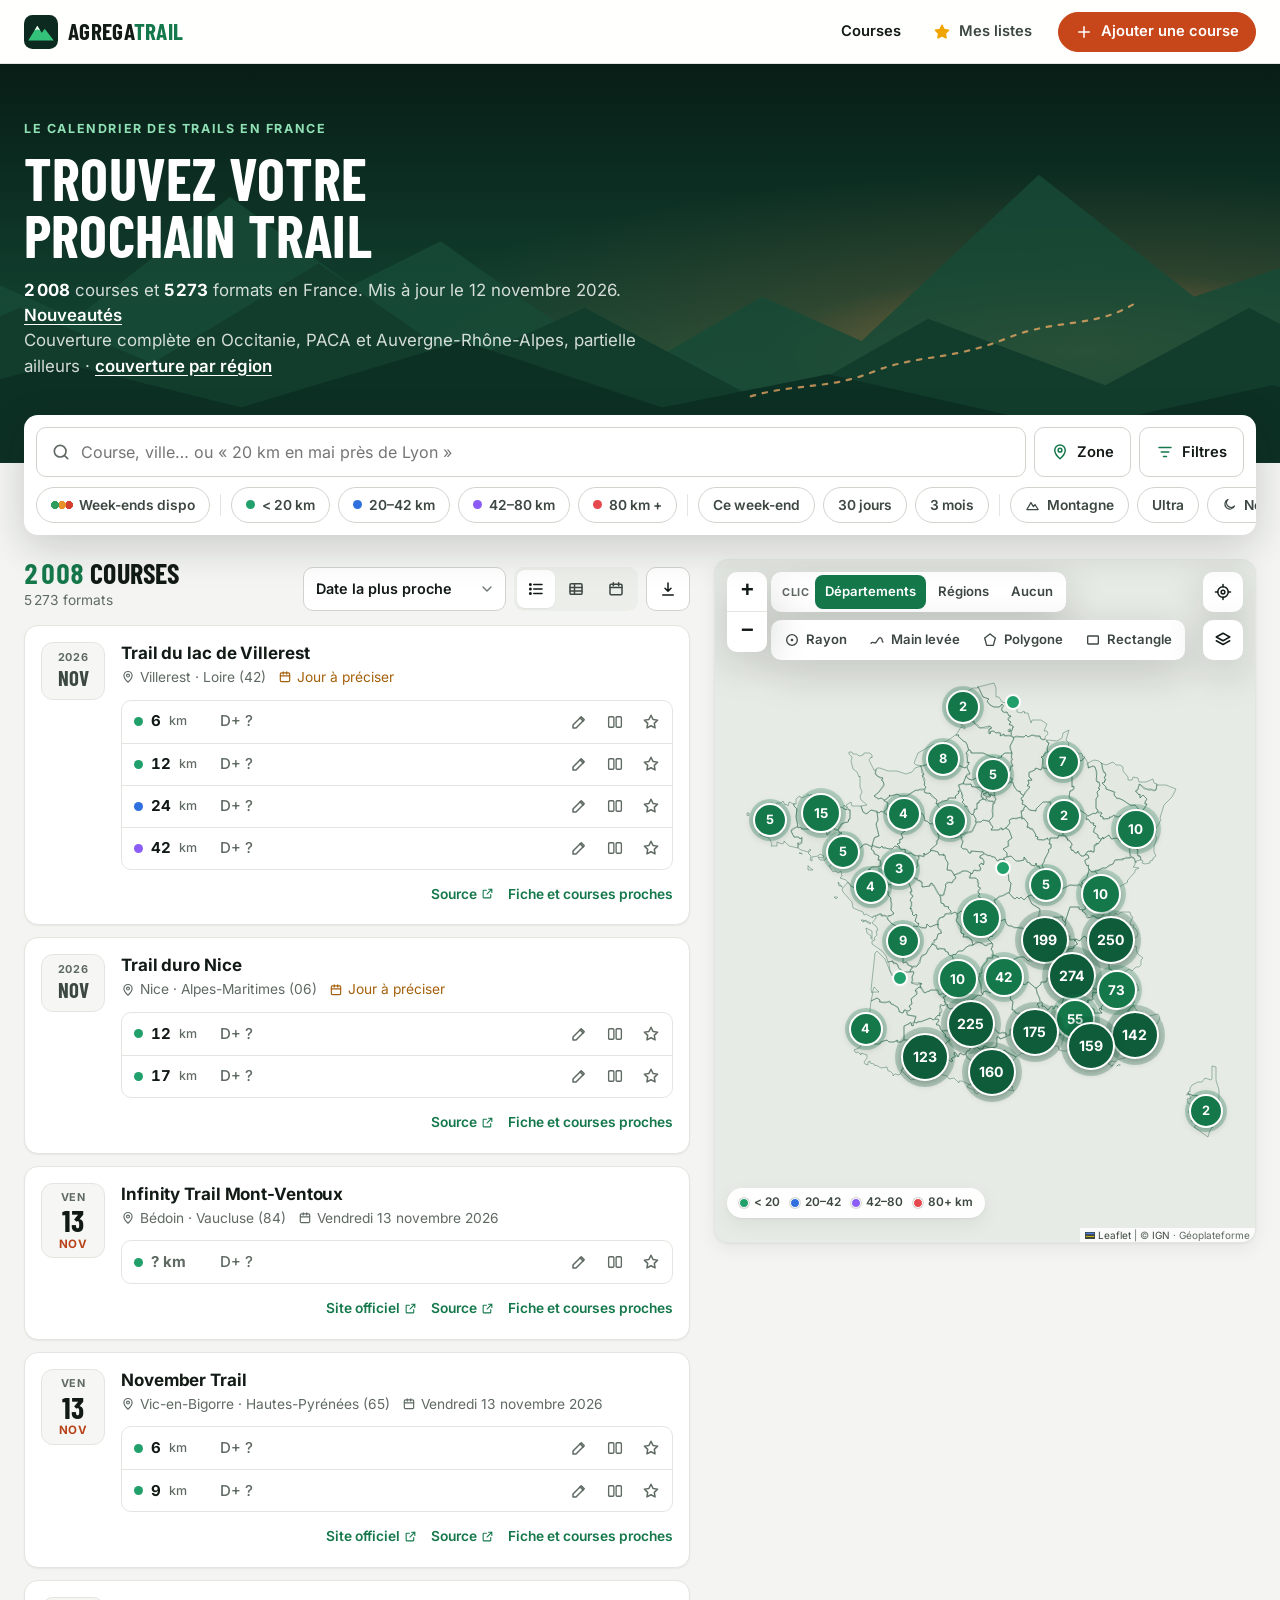
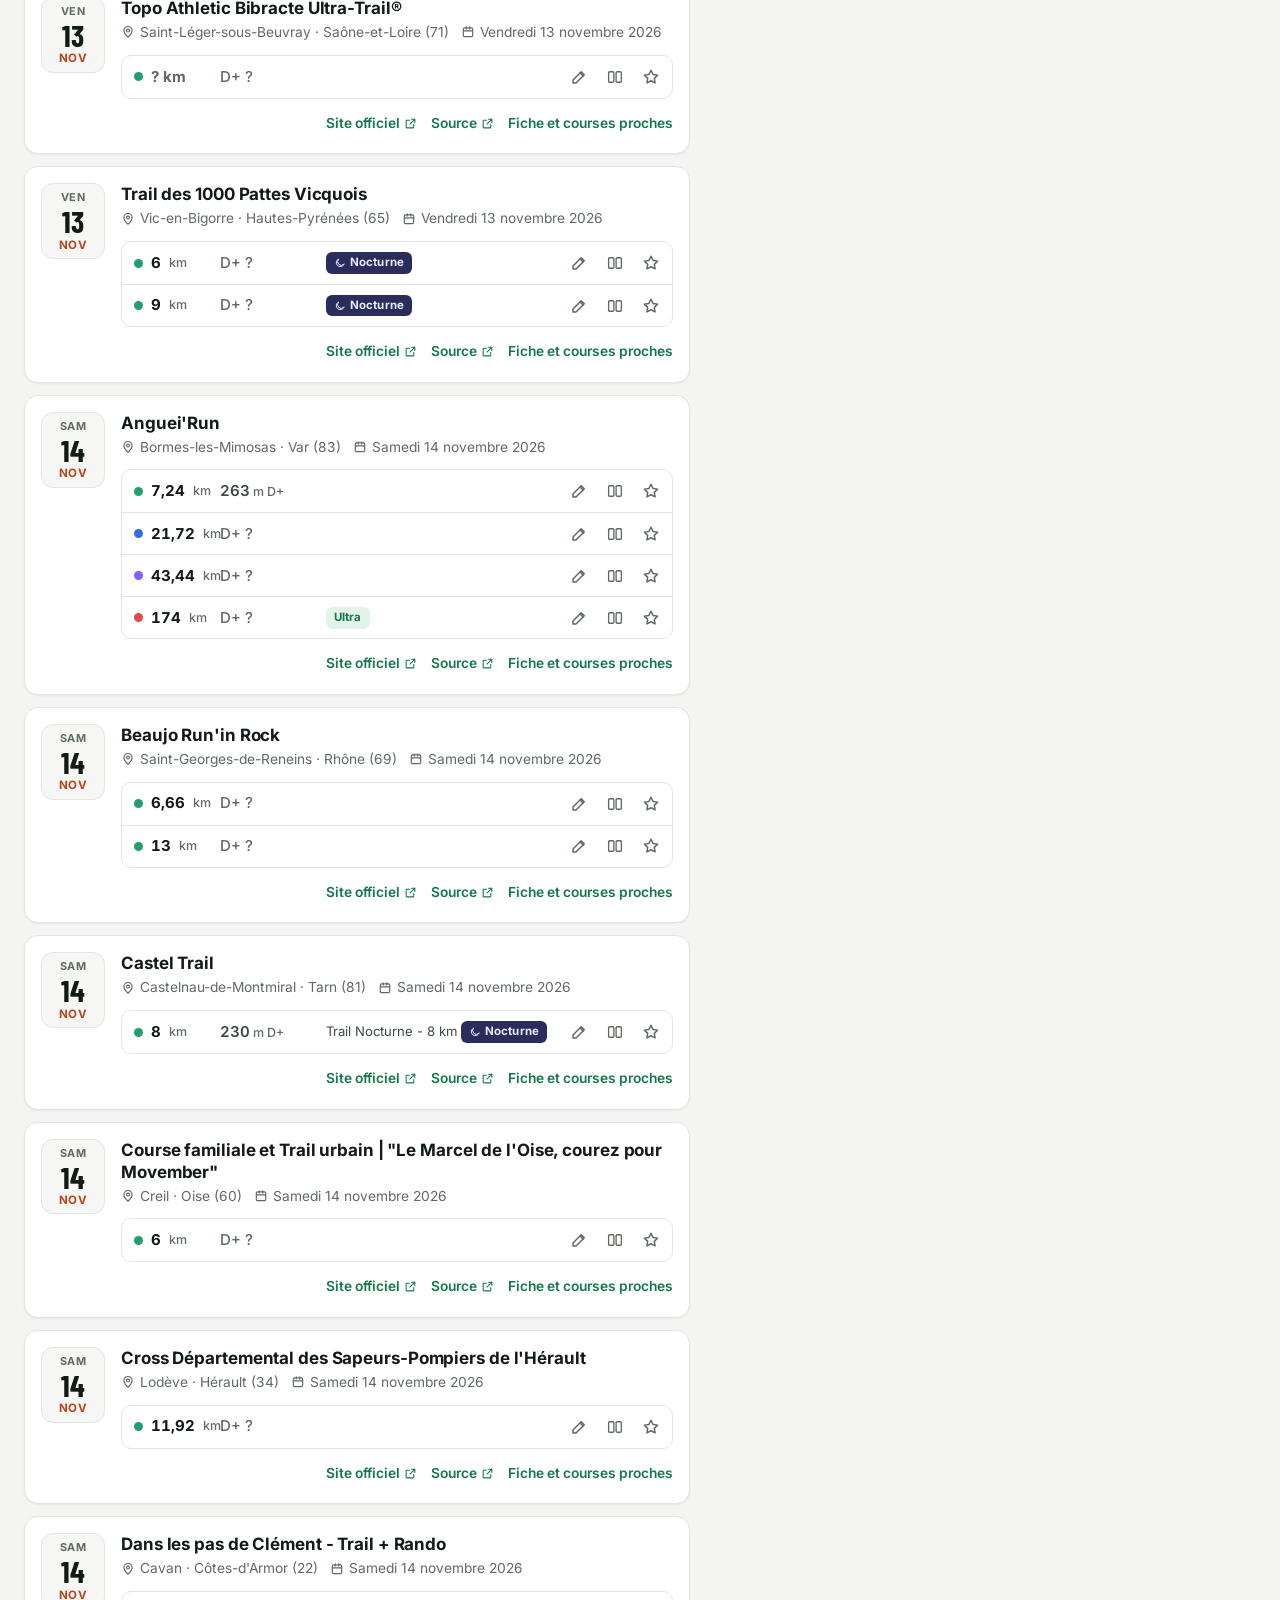
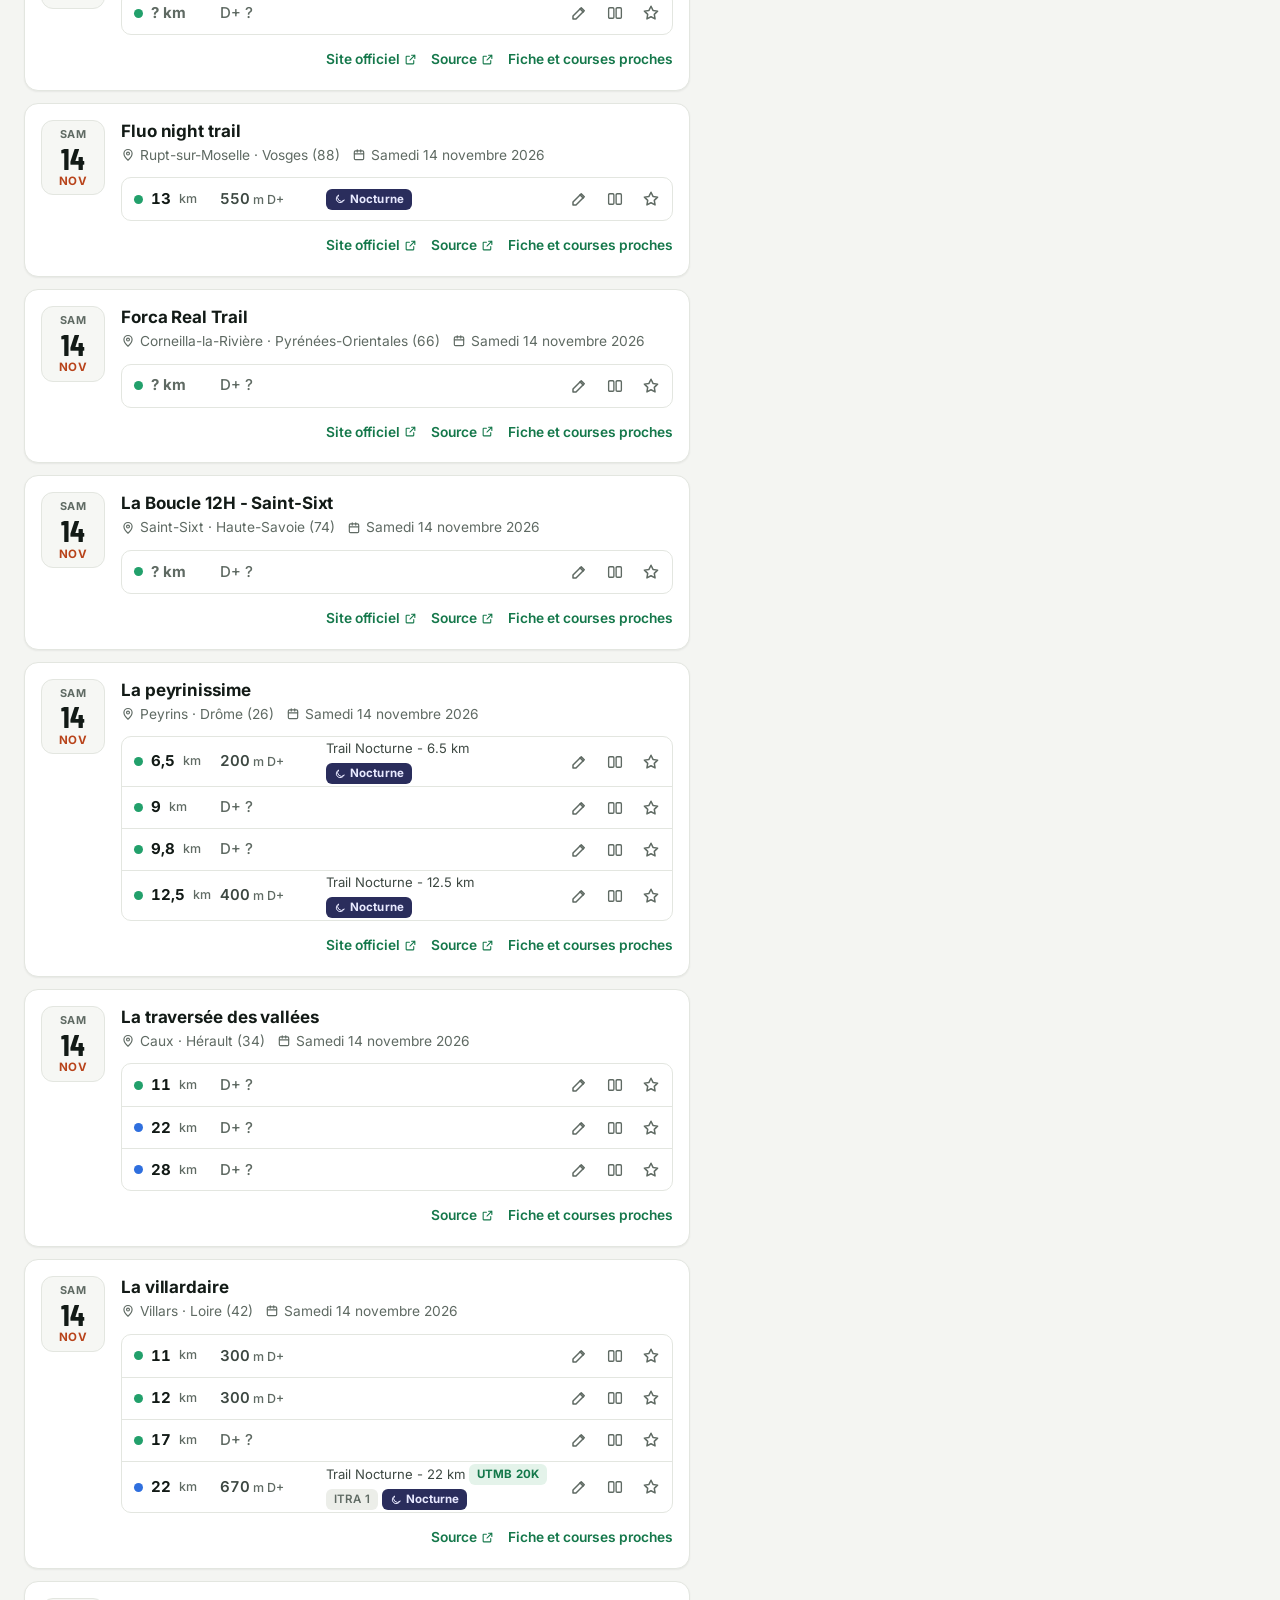
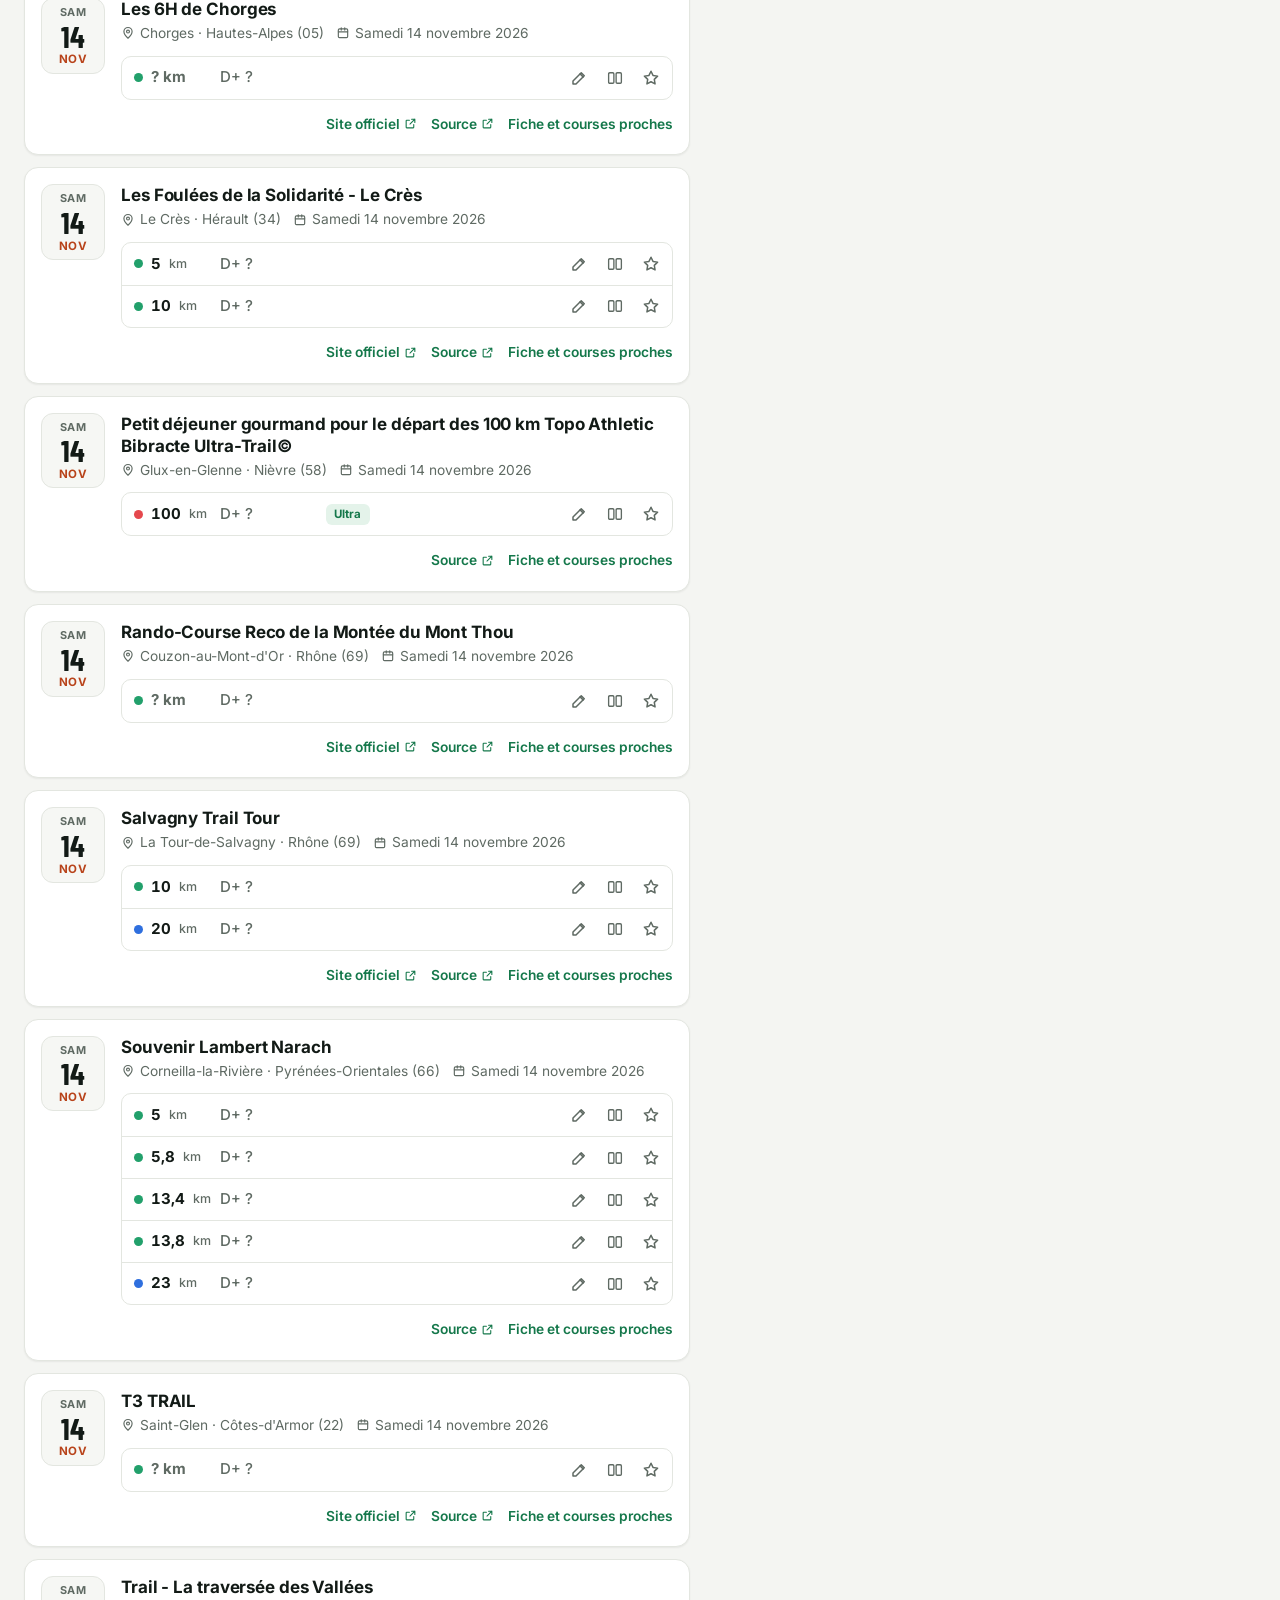
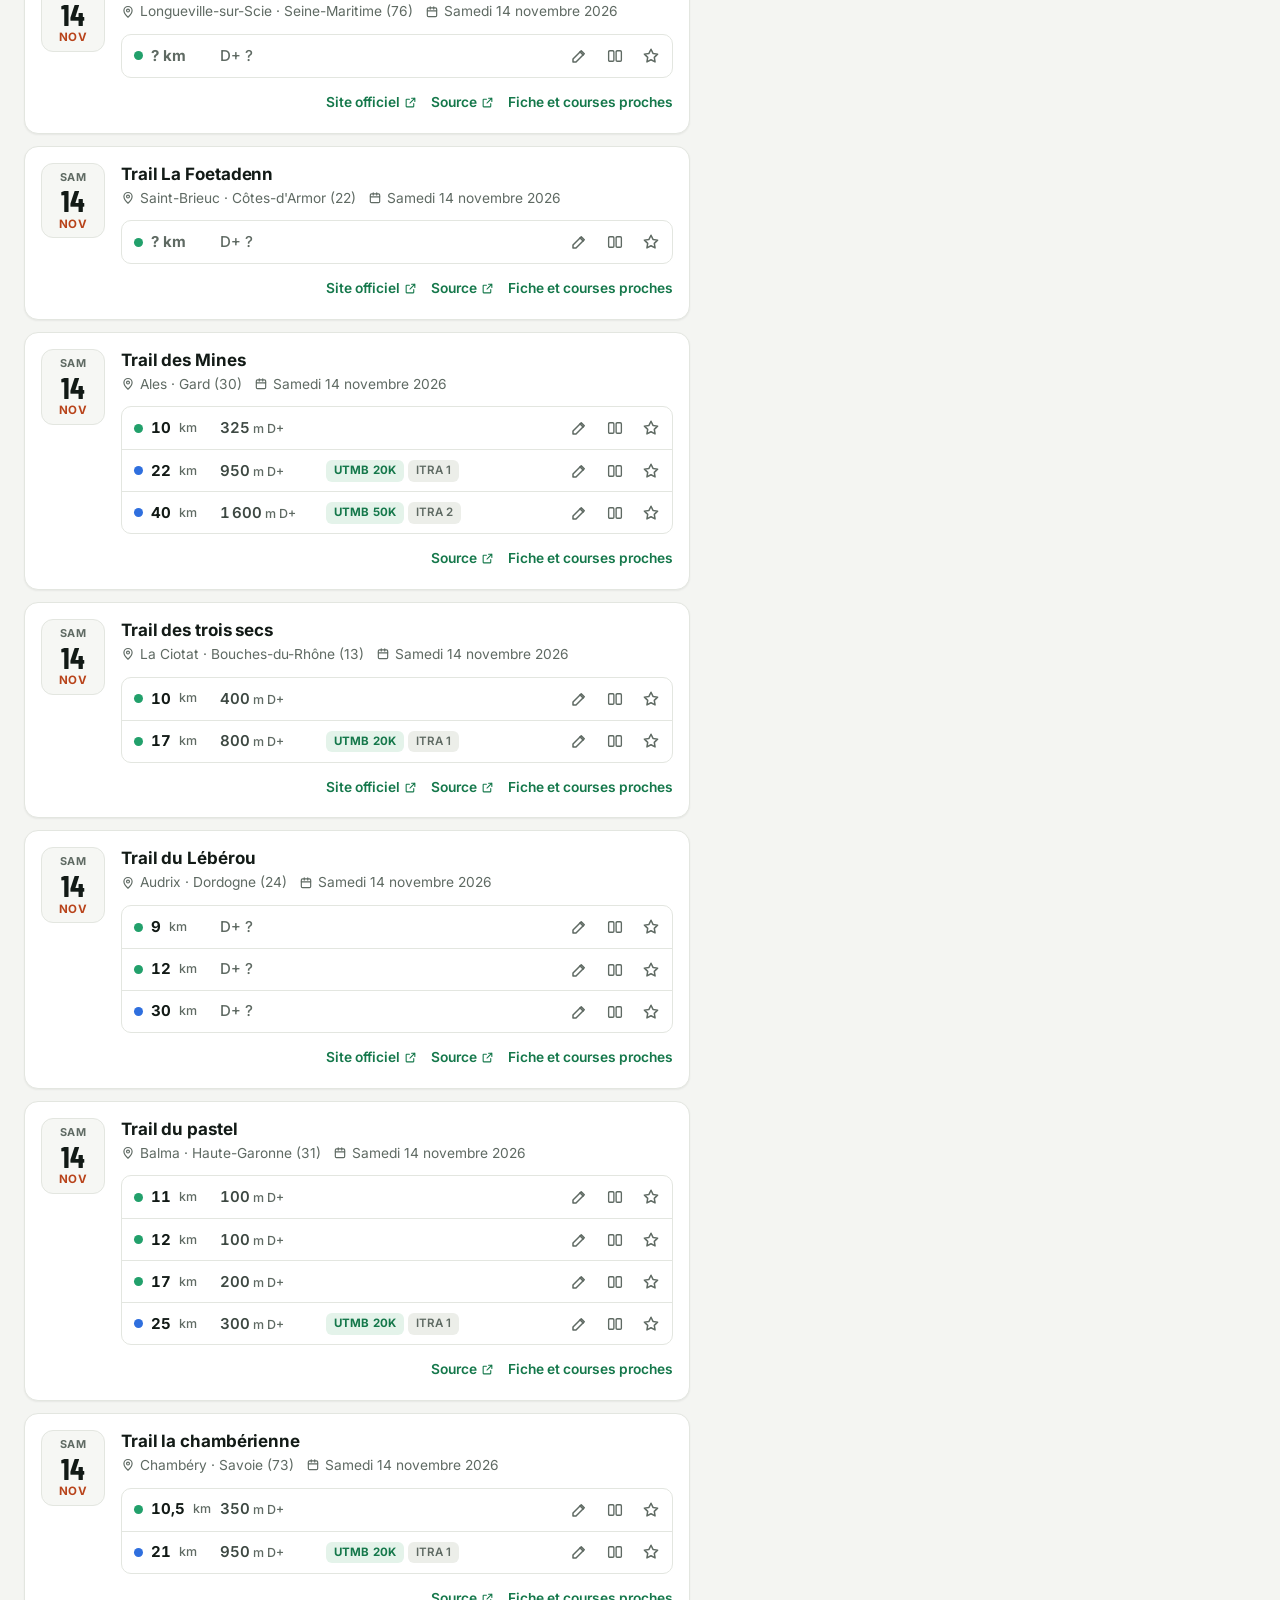
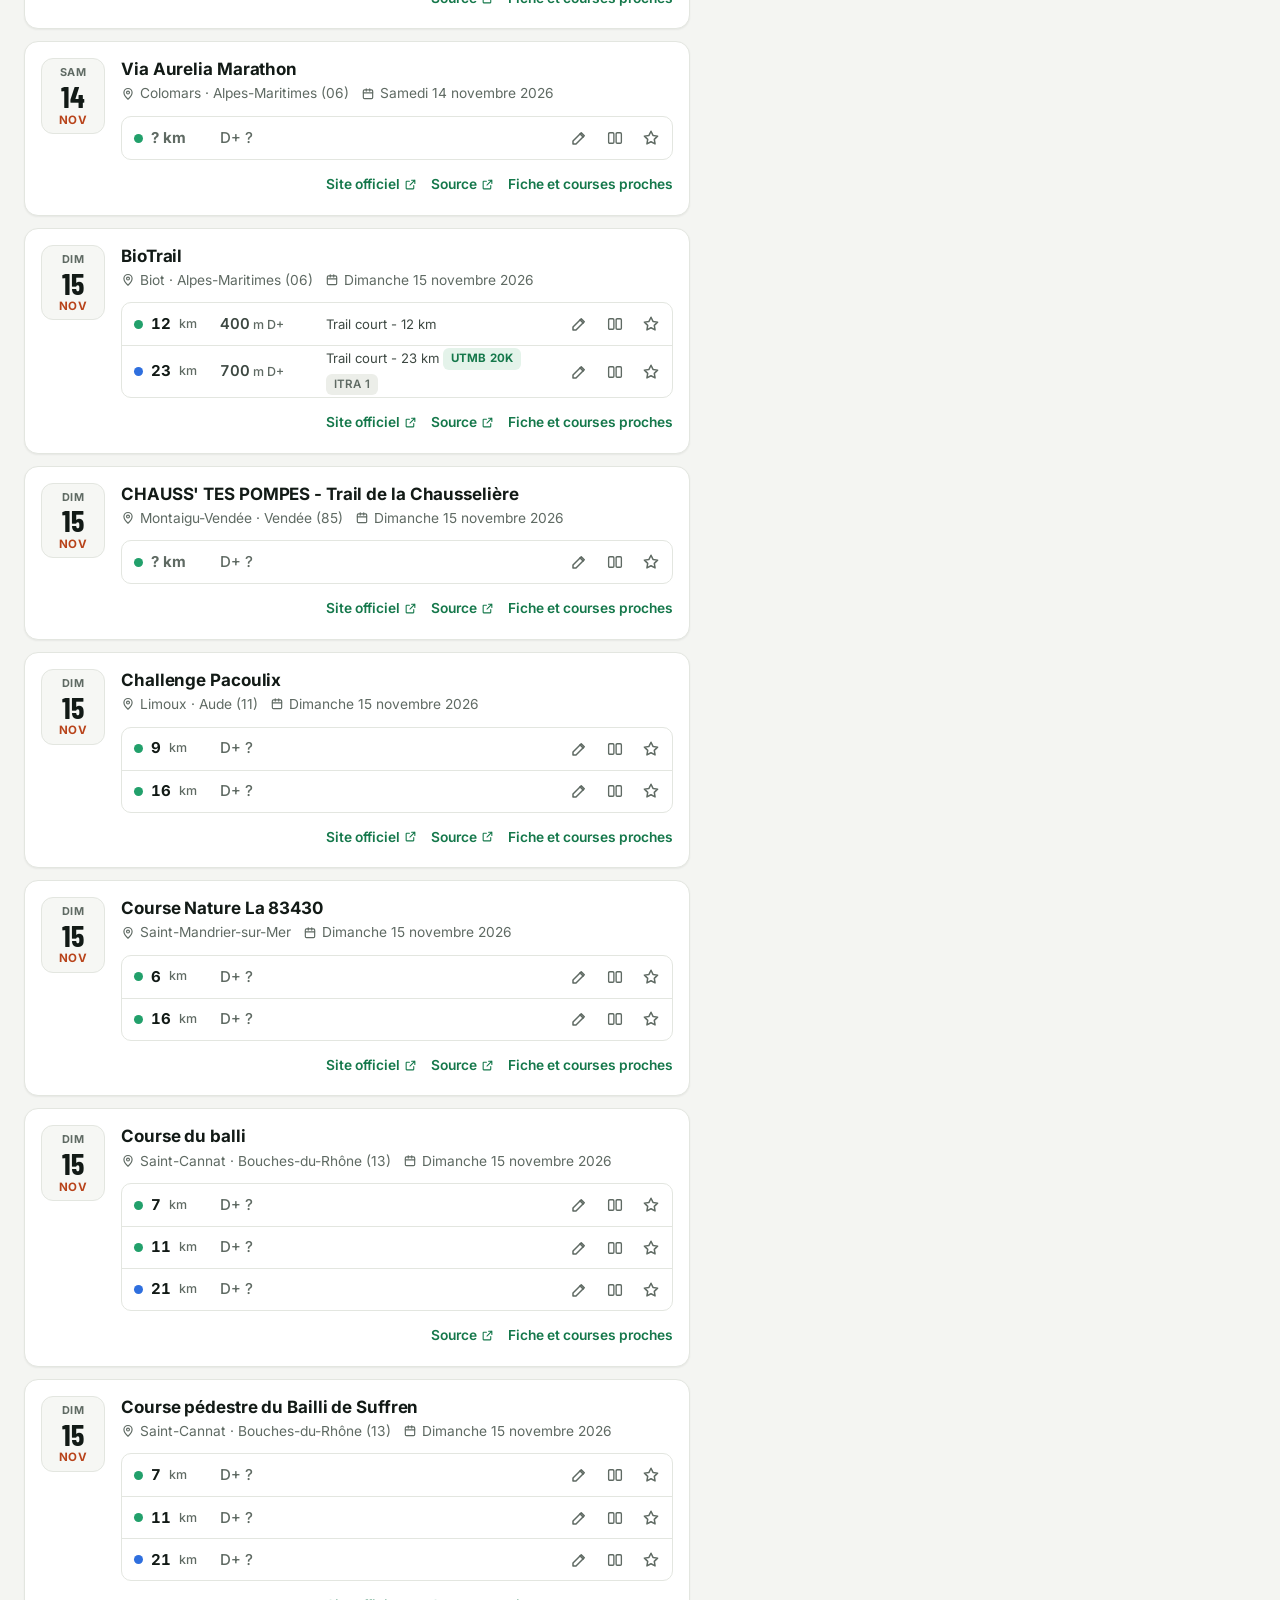
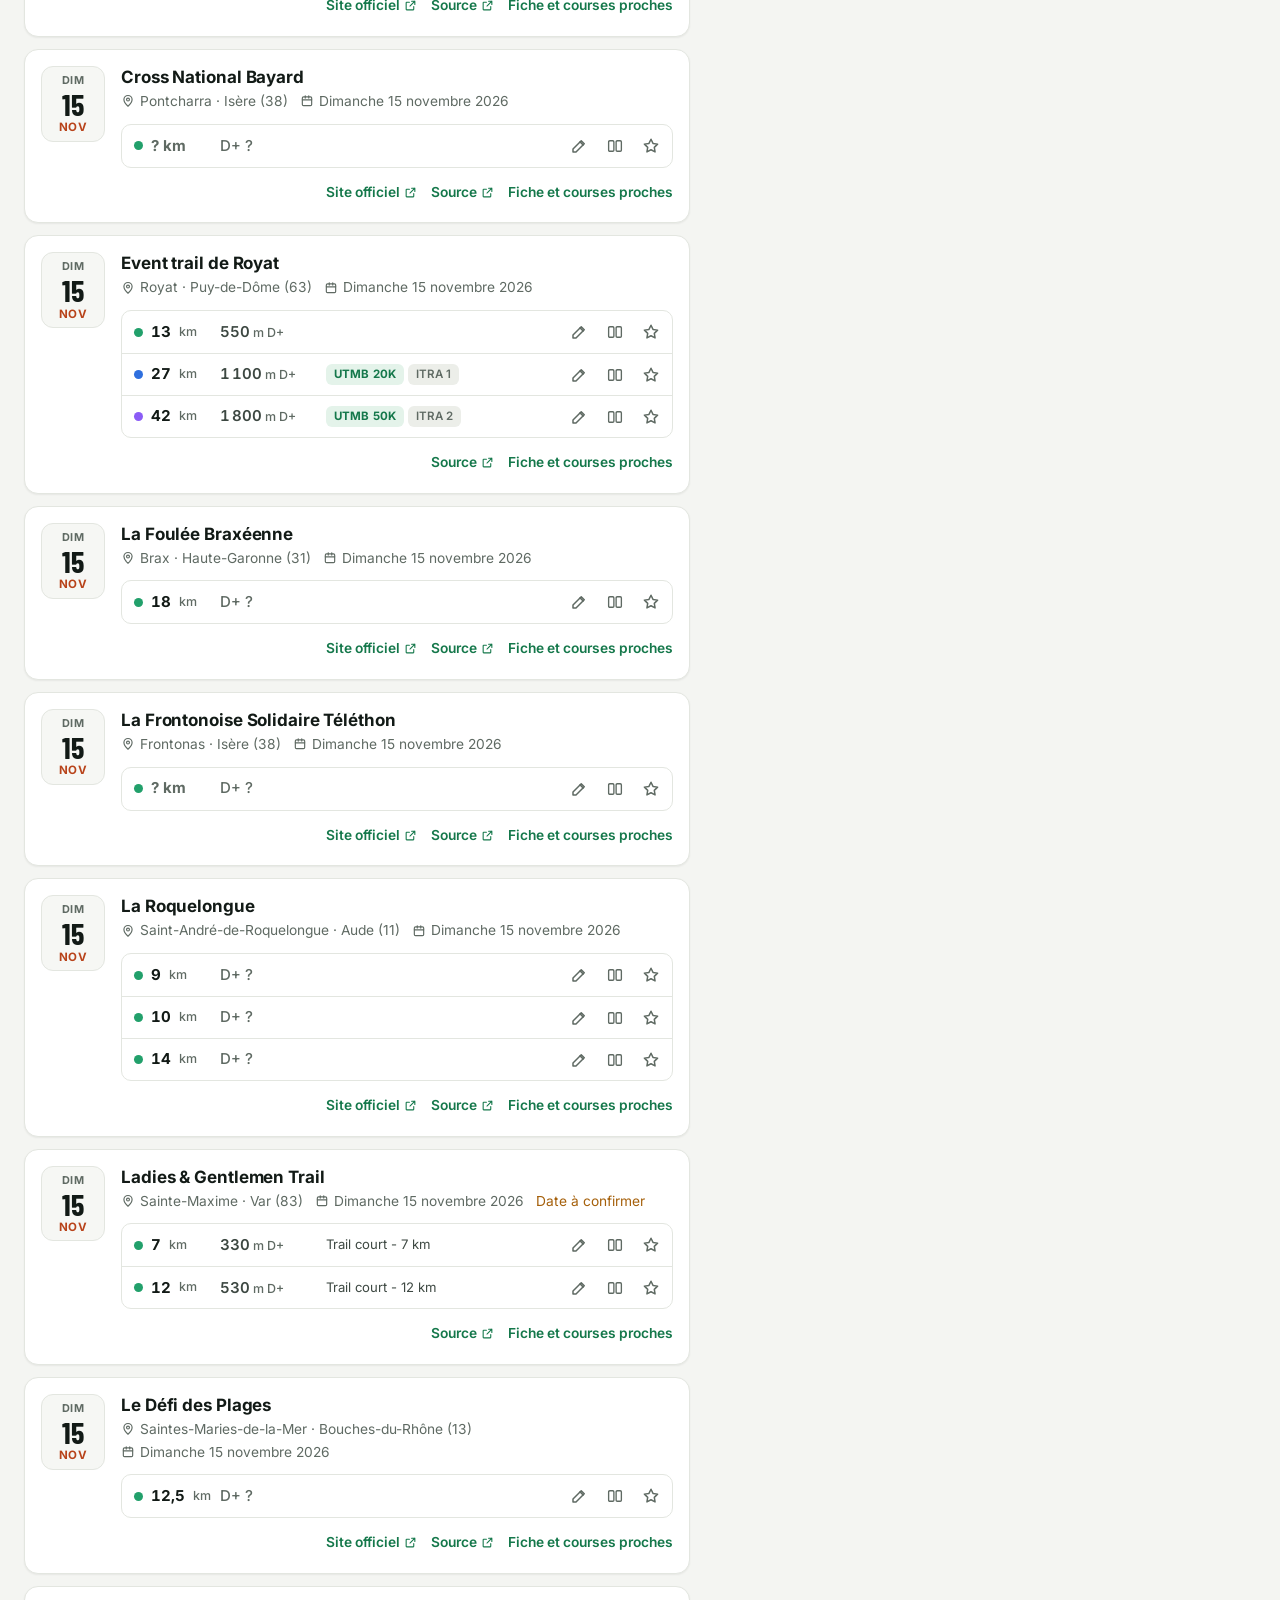
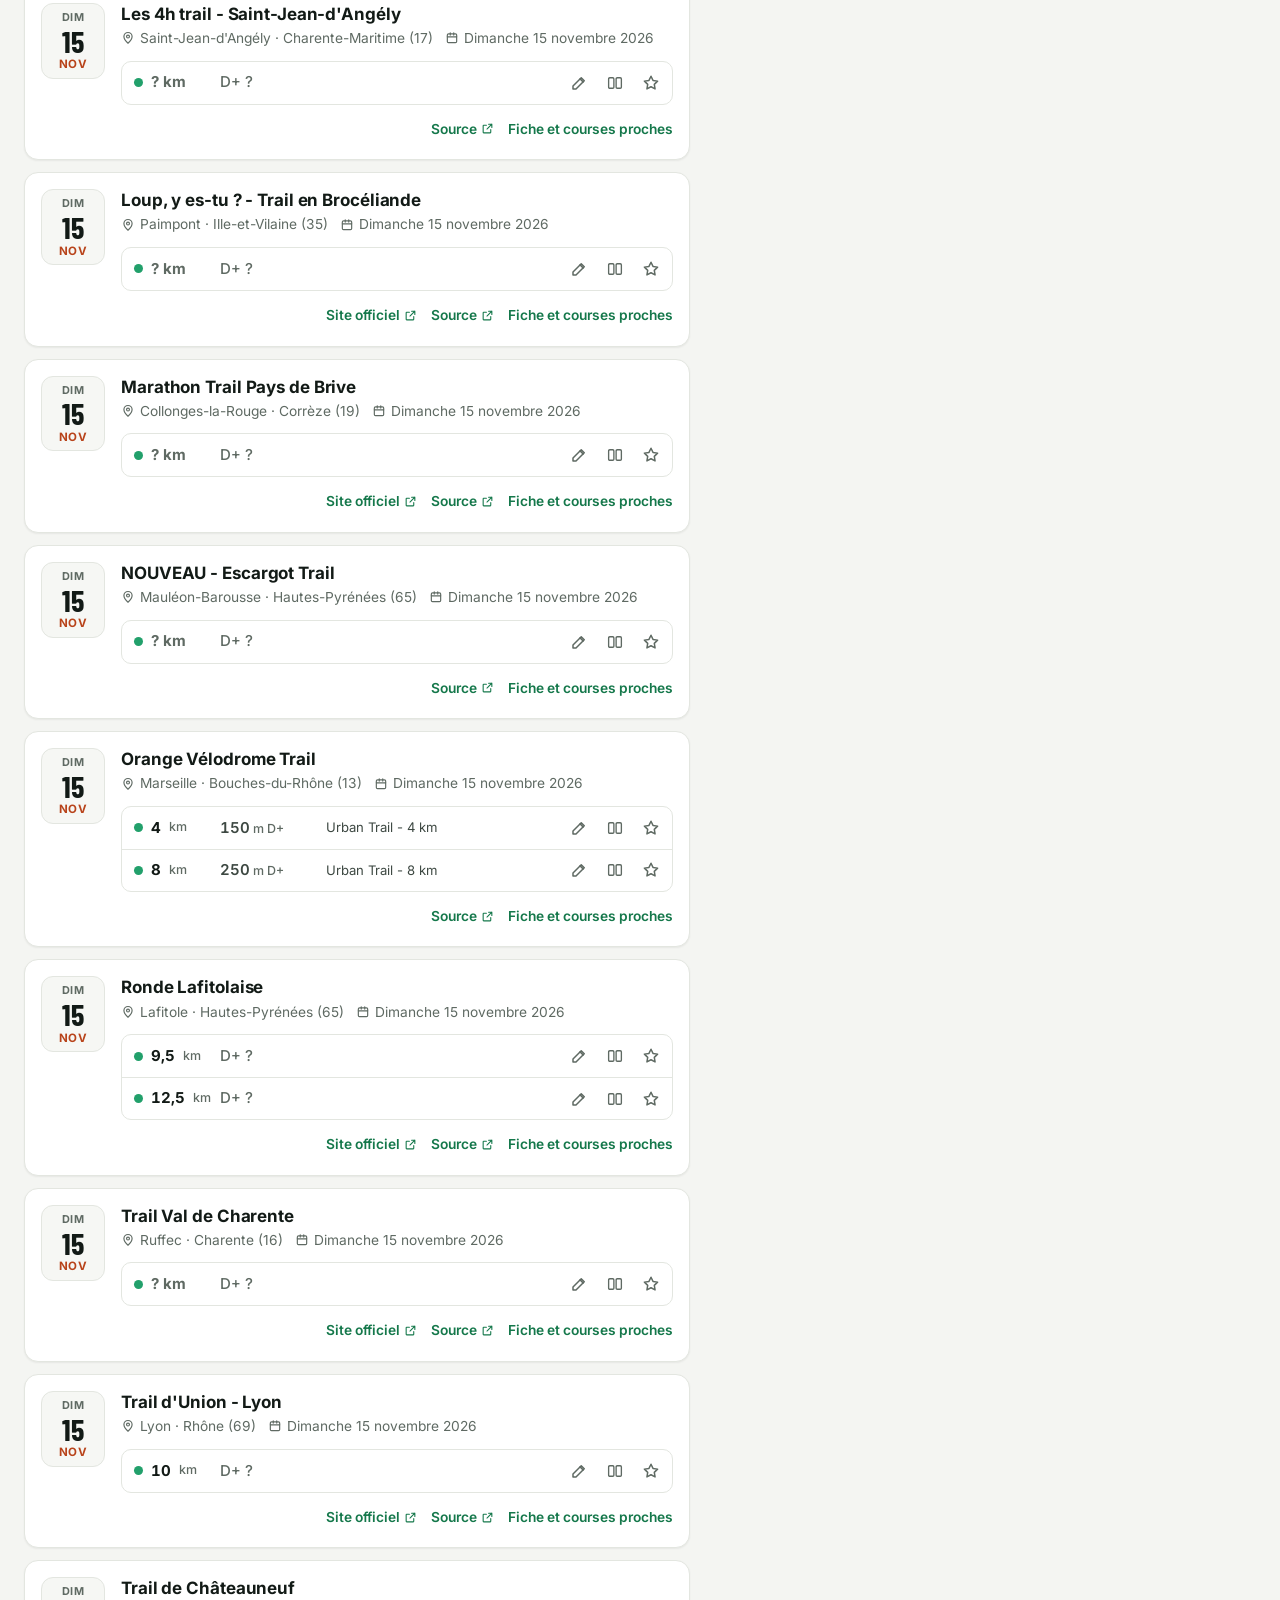
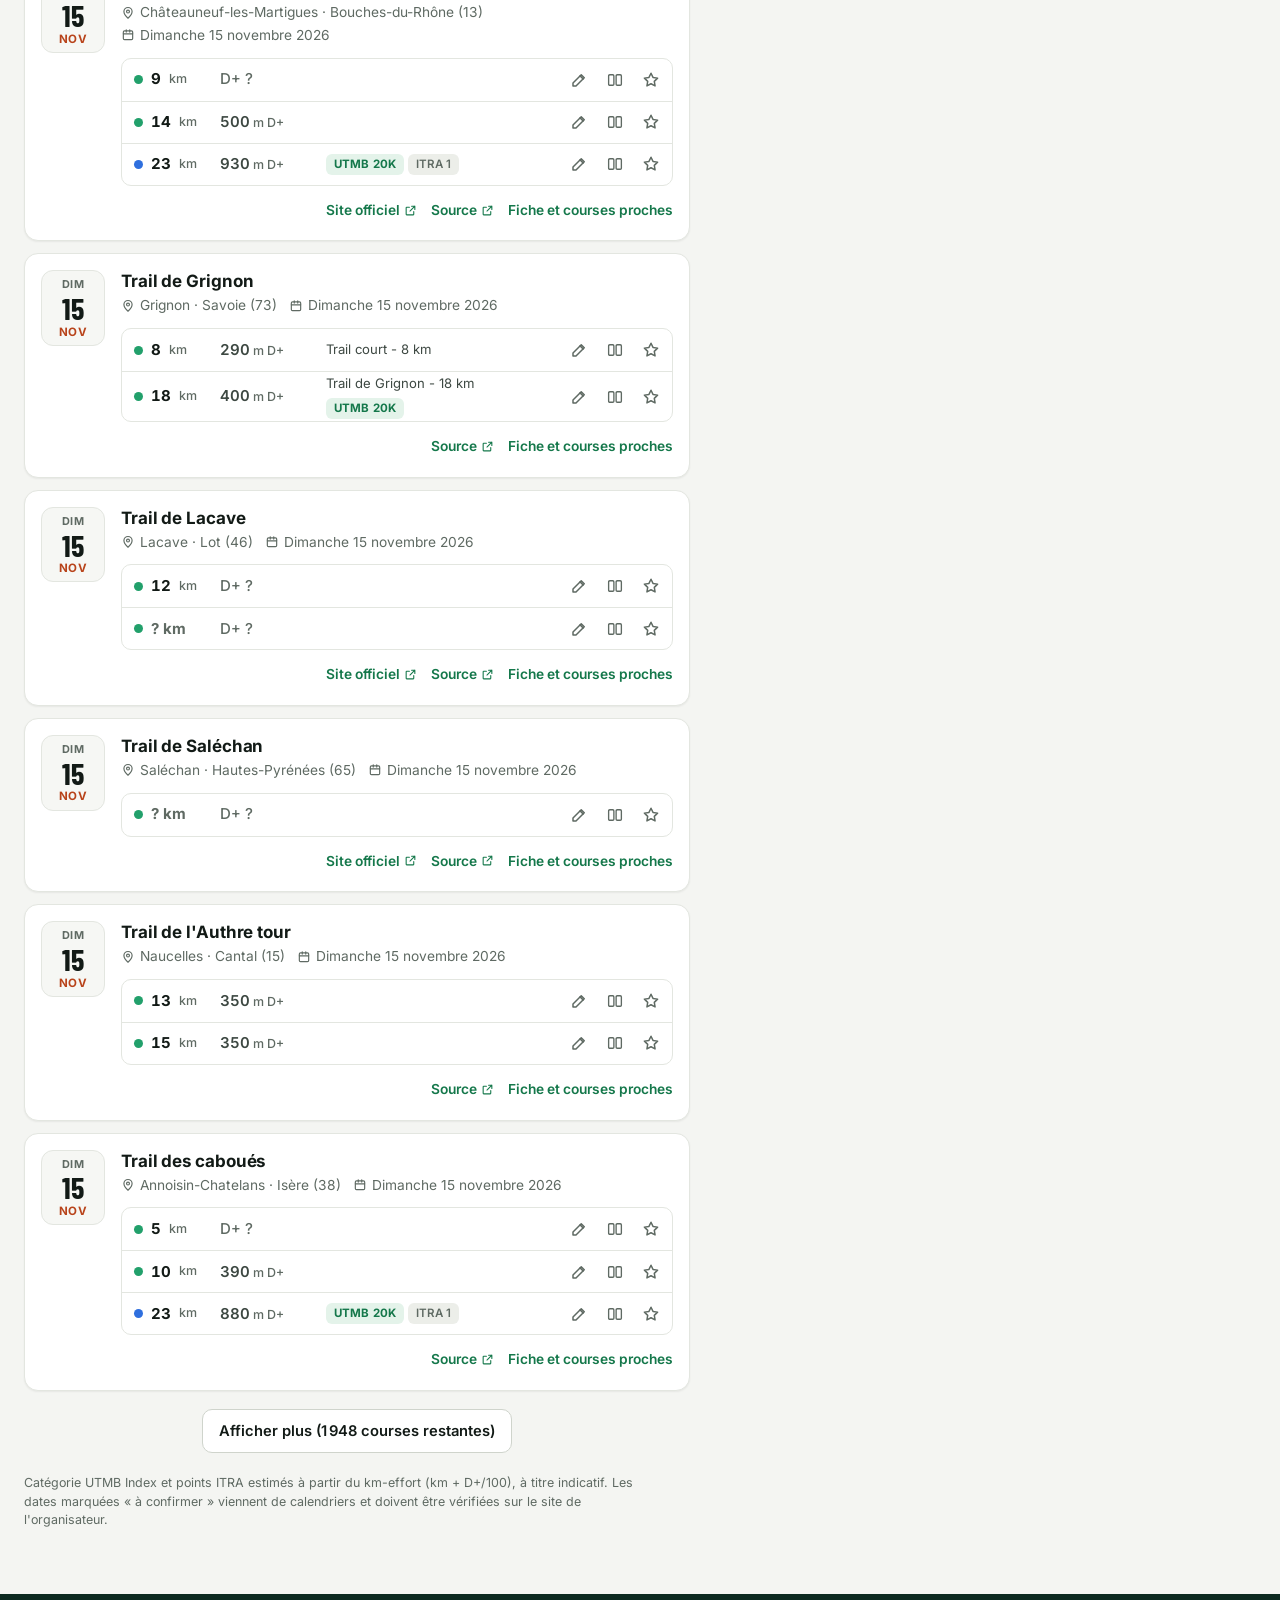
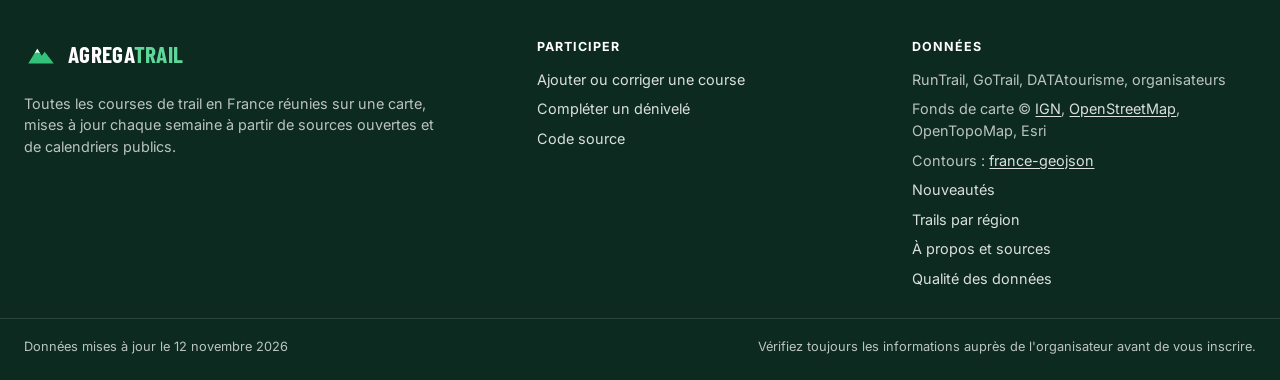
==== commit 0b6a276b: "Merge pull request #30 from gcsys/claude/p2-accessibilite Accessibilité : contrastes, clavier, repèr" ====
--- a/site/index.html
+++ b/site/index.html
@@ -75,7 +75,7 @@
 </header>
 
 <!-- ===== Bandeau d'accueil ===== -->
-<section class="hero" id="hero">
+<section class="hero" id="hero" aria-labelledby="hero-title">
   <svg class="hero-art" viewBox="0 0 1440 360" preserveAspectRatio="xMidYMax slice" aria-hidden="true">
     <defs>
       <linearGradient id="sky" x1="0" y1="0" x2="0" y2="1"><stop offset="0" stop-color="#081d16"/><stop offset=".62" stop-color="#11402f"/><stop offset="1" stop-color="#1c5a40"/></linearGradient>
@@ -90,13 +90,13 @@
   </svg>
   <div class="wrap hero-inner">
     <p class="eyebrow">Le calendrier des trails en France</p>
-    <h1>Trouvez votre prochain trail</h1>
+    <h1 id="hero-title">Trouvez votre prochain trail</h1>
     <p class="hero-sub" id="meta">Chargement des courses…</p>
   </div>
 </section>
 
 <!-- ===== Barre de recherche (collante) ===== -->
-<div class="searchbar" id="searchbar">
+<div class="searchbar" id="searchbar" role="search" aria-label="Rechercher et filtrer les courses">
   <div class="wrap">
     <div class="sb-card">
       <div class="sb-row">
@@ -108,7 +108,7 @@
           <button type="button" class="search-clear" id="q-clear" aria-label="Effacer la recherche" hidden><svg><use href="#i-x"/></svg></button>
           <ul id="suggest" class="suggest" role="listbox" hidden></ul>
         </div>
-        <button type="button" id="open-zone" class="btn sb-btn" aria-haspopup="dialog">
+        <button type="button" id="open-zone" class="btn sb-btn" aria-haspopup="dialog" aria-expanded="false" aria-controls="zone-panel">
           <svg aria-hidden="true"><use href="#i-pin"/></svg><span class="sb-lbl" id="zone-btn-lbl">Zone</span><span id="zone-badge" class="badge" hidden>0</span>
         </button>
         <button type="button" id="toggle-more" class="btn sb-btn" aria-haspopup="dialog" aria-expanded="false" aria-controls="more-filters">
@@ -143,7 +143,7 @@
       <div class="lb-row">
         <div class="lb-main">
           <span class="lb-kicker" id="lb-kicker">Ma liste</span>
-          <h2 id="lb-name"></h2>
+          <h1 id="lb-name"></h1>
           <span class="lb-note" id="lb-note"></span>
         </div>
         <div class="lb-actions" id="lb-actions"></div>
@@ -170,9 +170,9 @@
           </select>
         </label>
         <div class="seg view-seg" role="group" aria-label="Affichage">
-          <button type="button" data-mode="cards" class="active" title="Fiches"><svg aria-hidden="true"><use href="#i-list"/></svg><span class="sr">Fiches</span></button>
-          <button type="button" data-mode="table" title="Tableau"><svg aria-hidden="true" viewBox="0 0 24 24"><rect x="4" y="5" width="16" height="14" rx="1.5"/><path d="M4 10h16M4 14.5h16M10 5v14"/></svg><span class="sr">Tableau</span></button>
-          <button type="button" data-mode="cal" title="Calendrier"><svg aria-hidden="true" viewBox="0 0 24 24"><rect x="4" y="5.5" width="16" height="14" rx="1.5"/><path d="M4 10h16M8.5 3.5v4M15.5 3.5v4"/></svg><span class="sr">Calendrier</span></button>
+          <button type="button" data-mode="cards" class="active" aria-pressed="true" title="Fiches"><svg aria-hidden="true"><use href="#i-list"/></svg><span class="sr">Fiches</span></button>
+          <button type="button" data-mode="table" aria-pressed="false" title="Tableau"><svg aria-hidden="true" viewBox="0 0 24 24"><rect x="4" y="5" width="16" height="14" rx="1.5"/><path d="M4 10h16M4 14.5h16M10 5v14"/></svg><span class="sr">Tableau</span></button>
+          <button type="button" data-mode="cal" aria-pressed="false" title="Calendrier"><svg aria-hidden="true" viewBox="0 0 24 24"><rect x="4" y="5.5" width="16" height="14" rx="1.5"/><path d="M4 10h16M8.5 3.5v4M15.5 3.5v4"/></svg><span class="sr">Calendrier</span></button>
         </div>
         <button id="export" class="btn icon-only" title="Exporter les résultats en CSV" aria-label="Exporter en CSV">
           <svg aria-hidden="true"><use href="#i-download"/></svg>
@@ -223,7 +223,8 @@
   </section>
 
   <aside class="map-pane" id="map-pane" aria-label="Carte">
-    <div id="map"></div>
+    <a class="skip" href="#results">Passer la carte : les mêmes courses sont dans la liste</a>
+    <div id="map" role="region" aria-label="Carte des courses (la liste des résultats donne les mêmes informations)"></div>
 
     <div class="map-tools" id="map-tools">
       <div class="seg" role="group" aria-label="Sélection au clic">
@@ -292,13 +293,13 @@
       <p>Toutes les courses de trail en France réunies sur une carte, mises à jour chaque semaine à partir de sources ouvertes et de calendriers publics.</p>
     </div>
     <div class="foot-col">
-      <h4>Participer</h4>
+      <h2>Participer</h2>
       <a href="https://github.com/gcsys/TRAIL-AGREGATOR/issues/new?template=completer-course.yml" target="_blank" rel="noopener">Ajouter ou corriger une course</a>
       <a href="https://github.com/gcsys/TRAIL-AGREGATOR/blob/main/data/sources/denivele.csv" target="_blank" rel="noopener">Compléter un dénivelé</a>
       <a href="https://github.com/gcsys/TRAIL-AGREGATOR" target="_blank" rel="noopener">Code source</a>
     </div>
     <div class="foot-col">
-      <h4>Données</h4>
+      <h2>Données</h2>
       <span>RunTrail, GoTrail, DATAtourisme, organisateurs</span>
       <span>Fonds de carte © <a href="https://www.ign.fr/">IGN</a>, <a href="https://www.openstreetmap.org/copyright">OpenStreetMap</a>, OpenTopoMap, Esri</span>
       <span>Contours : <a href="https://github.com/gregoiredavid/france-geojson">france-geojson</a></span>
@@ -317,9 +318,9 @@
 <div class="scrim" id="scrim" hidden></div>
 
 <!-- ===== Panneau : filtres ===== -->
-<aside id="more-filters" class="panel" aria-label="Filtres" hidden>
+<aside id="more-filters" class="panel" role="dialog" aria-modal="true" aria-labelledby="mf-title" hidden>
   <header class="panel-head">
-    <h3>Filtres</h3>
+    <h3 id="mf-title">Filtres</h3>
     <button type="button" class="dlg-x" data-close aria-label="Fermer"><svg><use href="#i-x"/></svg></button>
   </header>
   <div class="panel-body">
@@ -392,9 +393,9 @@
 </aside>
 
 <!-- ===== Panneau : zone ===== -->
-<aside id="zone-panel" class="panel" aria-label="Zone de recherche" hidden>
+<aside id="zone-panel" class="panel" role="dialog" aria-modal="true" aria-labelledby="zp-title" hidden>
   <header class="panel-head">
-    <h3>Où courir ?</h3>
+    <h3 id="zp-title">Où courir ?</h3>
     <button type="button" class="dlg-x" data-close aria-label="Fermer"><svg><use href="#i-x"/></svg></button>
   </header>
   <div class="panel-body">
--- a/site/style.css
+++ b/site/style.css
@@ -14,15 +14,19 @@
   --surface-3: #eceee9;
   --text: #121a16;
   --text-2: #3d4842;
-  --muted: #6b766f;
+  --muted: #5f6a63;
   --border: #e3e6e0;
   --border-strong: #cfd4cc;
   --brand: #0d2a20;
   --primary: #15784b;
   --primary-hover: #106540;
   --primary-soft: #e4f3ea;
-  --cta: #f2612c;
-  --cta-hover: #df5220;
+  /* Orange de marque : #f2612c reste pour la sélection sur la carte ; le bouton et le texte orange
+     sont foncés pour un contraste d'au moins 4,5:1 (WCAG AA). */
+  --cta: #c7471a;
+  --cta-hover: #ad3c14;
+  --cta-ink: #b8431a;
+  --on-primary: #fff;
   --sel: #f2612c;
   --star: #f0a400;
   --danger: #c2412b;
@@ -54,6 +58,8 @@
     --primary: #3fbf7f;
     --primary-hover: #57cf92;
     --primary-soft: #18322a;
+    --on-primary: #06170e;
+    --cta-ink: #ff9a70;
     --danger: #f08a73;
     --ws-bg: #4a3712; --ws-fg: #ffdf9e;
     --shadow: 0 1px 3px rgba(0, 0, 0, .35), 0 6px 20px rgba(0, 0, 0, .25);
@@ -90,7 +96,7 @@
   transition: background .15s, border-color .15s, color .15s, box-shadow .15s;
 }
 .btn:hover { border-color: var(--text-2); }
-.btn.primary { background: var(--primary); border-color: var(--primary); color: #fff; }
+.btn.primary { background: var(--primary); border-color: var(--primary); color: var(--on-primary); }
 .btn.primary:hover { background: var(--primary-hover); border-color: var(--primary-hover); }
 .btn.ghost { background: transparent; border-color: transparent; }
 .btn.ghost:hover { background: var(--surface-2); }
@@ -242,7 +248,7 @@
 }
 .ev-date .wd { font-size: .68rem; font-weight: 700; color: var(--muted); text-transform: uppercase; letter-spacing: .6px; }
 .ev-date .d { font-family: var(--font-display); font-size: 1.9rem; font-weight: 700; color: var(--text); }
-.ev-date .m { font-size: .72rem; font-weight: 700; color: var(--cta); text-transform: uppercase; letter-spacing: .6px; }
+.ev-date .m { font-size: .72rem; font-weight: 700; color: var(--cta-ink); text-transform: uppercase; letter-spacing: .6px; }
 .ev-date.approx { padding: 9px 0 10px; }
 .ev-date.approx .d { font-size: 1.3rem; text-transform: uppercase; color: var(--text-2); padding-top: 2px; }
 .ev-main { min-width: 0; }
@@ -363,7 +369,7 @@
 .map-tools .seg { background: var(--surface); box-shadow: var(--shadow-lg); align-items: center; }
 .map-tools .seg button { min-height: 34px; font-size: .82rem; padding: 0 10px; }
 .map-tools .seg button svg { width: 16px; height: 16px; }
-.map-tools .seg button.active { background: var(--primary); color: #fff; box-shadow: none; }
+.map-tools .seg button.active { background: var(--primary); color: var(--on-primary); box-shadow: none; }
 .seg-lbl { font-size: .68rem; font-weight: 700; text-transform: uppercase; letter-spacing: .6px; color: var(--muted); padding: 0 4px 0 8px; }
 .freehand-active #draw-free, .drawing-active .seg button.drawing, .radius-pick #draw-radius { background: var(--sel) !important; color: #fff !important; }
 .map-side { position: absolute; z-index: 800; top: 12px; right: 12px; display: grid; gap: 8px; justify-items: end; }
@@ -419,13 +425,17 @@
 .leaflet-touch .leaflet-control-zoom { margin: 12px 0 0 12px; }
 .leaflet-control-attribution { font-size: 10px; background: color-mix(in srgb, var(--surface) 80%, transparent) !important; color: var(--muted); }
 .leaflet-control-attribution a { color: var(--text-2); }
-.leaflet-interactive:focus { outline: none; }
+/* Pas de contour au clic, mais un anneau bien visible au clavier sur les marqueurs et la carte */
+.leaflet-interactive:focus:not(:focus-visible) { outline: none; }
+.leaflet-marker-icon:focus-visible { outline: 3px solid var(--primary); outline-offset: 2px; border-radius: 50%; }
+path.leaflet-interactive:focus-visible { outline: none; stroke: var(--primary); stroke-width: 4; }
 .freehand-active #map, .radius-pick #map { cursor: crosshair; }
-#map:focus { outline: none; }
+#map:focus:not(:focus-visible) { outline: none; }
+#map:focus-visible { outline: 3px solid var(--primary); outline-offset: -3px; }
 
 .leaflet-popup-content-wrapper { border-radius: 14px; box-shadow: var(--shadow-lg); padding: 0; }
 .leaflet-popup-content { margin: 14px 16px; font: 14px/1.45 var(--font); min-width: 230px; }
-.leaflet-popup { --surface-2: #f3f5f1; --surface-3: #e9ece6; --text: #121a16; --text-2: #3d4842; --muted: #6b766f; --primary: #15784b; --primary-soft: #e4f3ea; --ws-bg: #fff1d1; --ws-fg: #6b4700; color: #121a16; }
+.leaflet-popup { --surface-2: #f3f5f1; --surface-3: #e9ece6; --text: #121a16; --text-2: #3d4842; --muted: #5f6a63; --primary: #15784b; --primary-soft: #e4f3ea; --ws-bg: #fff1d1; --ws-fg: #6b4700; color: #121a16; }
 .leaflet-popup a { color: #15784b; }
 .leaflet-popup-close-button { top: 6px !important; right: 6px !important; }
 .pop-date { font-size: .74rem; font-weight: 700; color: var(--cta); text-transform: uppercase; letter-spacing: .5px; }
@@ -474,7 +484,7 @@
 .lb-row { display: flex; align-items: flex-end; justify-content: space-between; gap: 12px 20px; flex-wrap: wrap; }
 .lb-main { display: grid; min-width: 0; }
 .lb-kicker { font-size: .72rem; font-weight: 700; text-transform: uppercase; letter-spacing: 1px; color: #8fe0b5; }
-.lb-main h2 { font-family: var(--font-display); font-weight: 700; font-size: 2rem; line-height: 1.05; text-transform: uppercase; overflow-wrap: anywhere; }
+.lb-main h1 { font-family: var(--font-display); font-weight: 700; font-size: 2rem; line-height: 1.05; text-transform: uppercase; overflow-wrap: anywhere; }
 .lb-note { font-size: .86rem; color: rgba(255,255,255,.75); }
 .lb-actions { display: flex; gap: 8px; flex-wrap: wrap; }
 .lb-actions .btn { min-height: 40px; background: rgba(255,255,255,.1); border-color: rgba(255,255,255,.2); color: #fff; }
@@ -489,6 +499,7 @@
 /* ===== Panneaux (filtres, zone) ===== */
 .scrim { position: fixed; inset: 0; z-index: 1300; background: rgba(8, 14, 11, .45); animation: fade .2s; }
 @keyframes fade { from { opacity: 0; } }
+.panel:focus { outline: none; }
 .panel {
   position: fixed; z-index: 1310; top: 0; right: 0; bottom: 0; width: min(440px, 100vw);
   background: var(--surface); box-shadow: var(--shadow-lg); display: flex; flex-direction: column;
@@ -647,9 +658,11 @@
 .foot .brand-name span { color: #5fd69a; }
 .foot-brand p { margin: 14px 0 0; max-width: 46ch; font-size: .9rem; }
 .foot-col { display: grid; gap: 8px; align-content: start; font-size: .9rem; }
-.foot-col h4 { color: #fff; font-size: .78rem; font-weight: 700; text-transform: uppercase; letter-spacing: 1px; margin-bottom: 4px; }
+.foot-col h2 { color: #fff; font-size: .78rem; font-weight: 700; text-transform: uppercase; letter-spacing: 1px; margin-bottom: 4px; }
 .foot-col a { color: rgba(255,255,255,.85); text-decoration: none; }
 .foot-col a:hover { color: #fff; text-decoration: underline; }
+/* Liens au milieu d'une phrase (attributions) : soulignés pour se distinguer du texte. */
+.foot-col span a { text-decoration: underline; text-underline-offset: 2px; }
 .foot-legal { display: flex; flex-wrap: wrap; justify-content: space-between; gap: 8px 24px; border-top: 1px solid rgba(255,255,255,.12); padding-top: 18px; padding-bottom: calc(24px + env(safe-area-inset-bottom)); font-size: .8rem; }
 
 /* ===== Responsive ===== */
@@ -707,7 +720,8 @@
   .searchbar.stuck .sb-card { border-radius: 0 0 var(--radius) var(--radius); }
   .search { min-height: 46px; padding-left: 12px; }
   .sb-btn { min-height: 46px; padding: 0 12px; }
-  .sb-btn .sb-lbl { display: none; }
+  /* Libellé masqué à l'écran mais lu par les lecteurs d'écran */
+  .sb-btn .sb-lbl { position: absolute; width: 1px; height: 1px; overflow: hidden; clip: rect(0 0 0 0); white-space: nowrap; }
   .chips { margin: 0 -10px; padding: 0 10px; }
   .chip { min-height: 34px; padding: 0 12px; }
   .rh-count h2 { font-size: 1.45rem; }
@@ -726,7 +740,7 @@
   .f-info:empty { display: none; }
   .fmt .icon-btn { width: 40px; height: 40px; }
   .list-banner { padding: 12px 14px 14px; }
-  .lb-main h2 { font-size: 1.6rem; }
+  .lb-main h1 { font-size: 1.6rem; }
   .lb-actions { width: 100%; }
   .lb-actions .btn { flex: 1 1 auto; }
   .panel {
@@ -807,11 +821,11 @@
 table.cal td.we { background: var(--surface-2); }
 table.cal td.we-ok { box-shadow: inset 0 0 0 2px var(--primary-soft); }
 table.cal td.we-busy { background: repeating-linear-gradient(135deg, var(--surface-2) 0 6px, var(--surface-3) 6px 12px); }
-table.cal td.auj .cal-num span { background: var(--primary); color: #fff; border-radius: 999px; padding: 0 6px; }
+table.cal td.auj .cal-num span { background: var(--primary); color: var(--on-primary); border-radius: 999px; padding: 0 6px; }
 .cal-num { display: flex; align-items: center; justify-content: space-between; width: 100%; border: 0; background: none; padding: 1px 3px; font: inherit; font-size: .78rem; color: var(--text-2); cursor: pointer; border-radius: 6px; }
 .cal-num:disabled { cursor: default; }
 .cal-num.sel { background: var(--primary-soft); }
-.cal-n { display: none; min-width: 1.5em; text-align: center; font-size: .72rem; background: var(--primary); color: #fff; border-radius: 999px; padding: 0 5px; }
+.cal-n { display: none; min-width: 1.5em; text-align: center; font-size: .72rem; background: var(--primary); color: var(--on-primary); border-radius: 999px; padding: 0 5px; }
 .cal-evs { display: grid; gap: 2px; margin-top: 2px; }
 .cal-ev { display: block; width: 100%; text-align: left; border: 0; border-left: 3px solid var(--c); background: var(--surface-2); color: var(--text); font: inherit; font-size: .72rem; line-height: 1.25; padding: 2px 4px; border-radius: 4px; white-space: nowrap; overflow: hidden; text-overflow: ellipsis; cursor: pointer; }
 .cal-ev:hover { background: var(--primary-soft); }
@@ -865,7 +879,7 @@
 #saison { margin: 0 0 18px; }
 .saison { background: var(--surface); border: 1px solid var(--border); border-radius: var(--radius, 14px); padding: 14px 16px; }
 .sz-head { display: flex; flex-wrap: wrap; align-items: center; justify-content: space-between; gap: 8px 16px; }
-.sz-head h3 { margin: 0; font-size: 1.05rem; }
+.sz-head h2 { margin: 0; font-size: 1.05rem; }
 .sz-head label { display: inline-flex; align-items: center; gap: 8px; font-size: .86rem; color: var(--text-2); }
 .sz-head select { font: inherit; padding: 4px 8px; border: 1px solid var(--border); border-radius: 8px; background: var(--surface); color: var(--text); }
 .sz-resume { margin: 8px 0 12px; font-size: .9rem; }
@@ -875,7 +889,7 @@
 .sz-date { font-size: .85rem; color: var(--text-2); font-variant-numeric: tabular-nums; }
 .sz-nom .link { font-weight: 700; text-align: left; }
 .sz-nom .dim { font-size: .84rem; margin-left: 4px; }
-.sz-obj { background: var(--primary); color: #fff; }
+.sz-obj { background: var(--primary); color: var(--on-primary); }
 .sz-set { min-height: 32px; font-size: .8rem; padding: 0 10px; }
 .sz-gap { margin-left: 3.2em; padding: 2px 0 2px 14px; border-left: 2px dashed var(--border-strong); font-size: .8rem; color: var(--muted); }
 .sz-gap.alerte { border-left-color: var(--danger); color: var(--danger); font-weight: 600; }
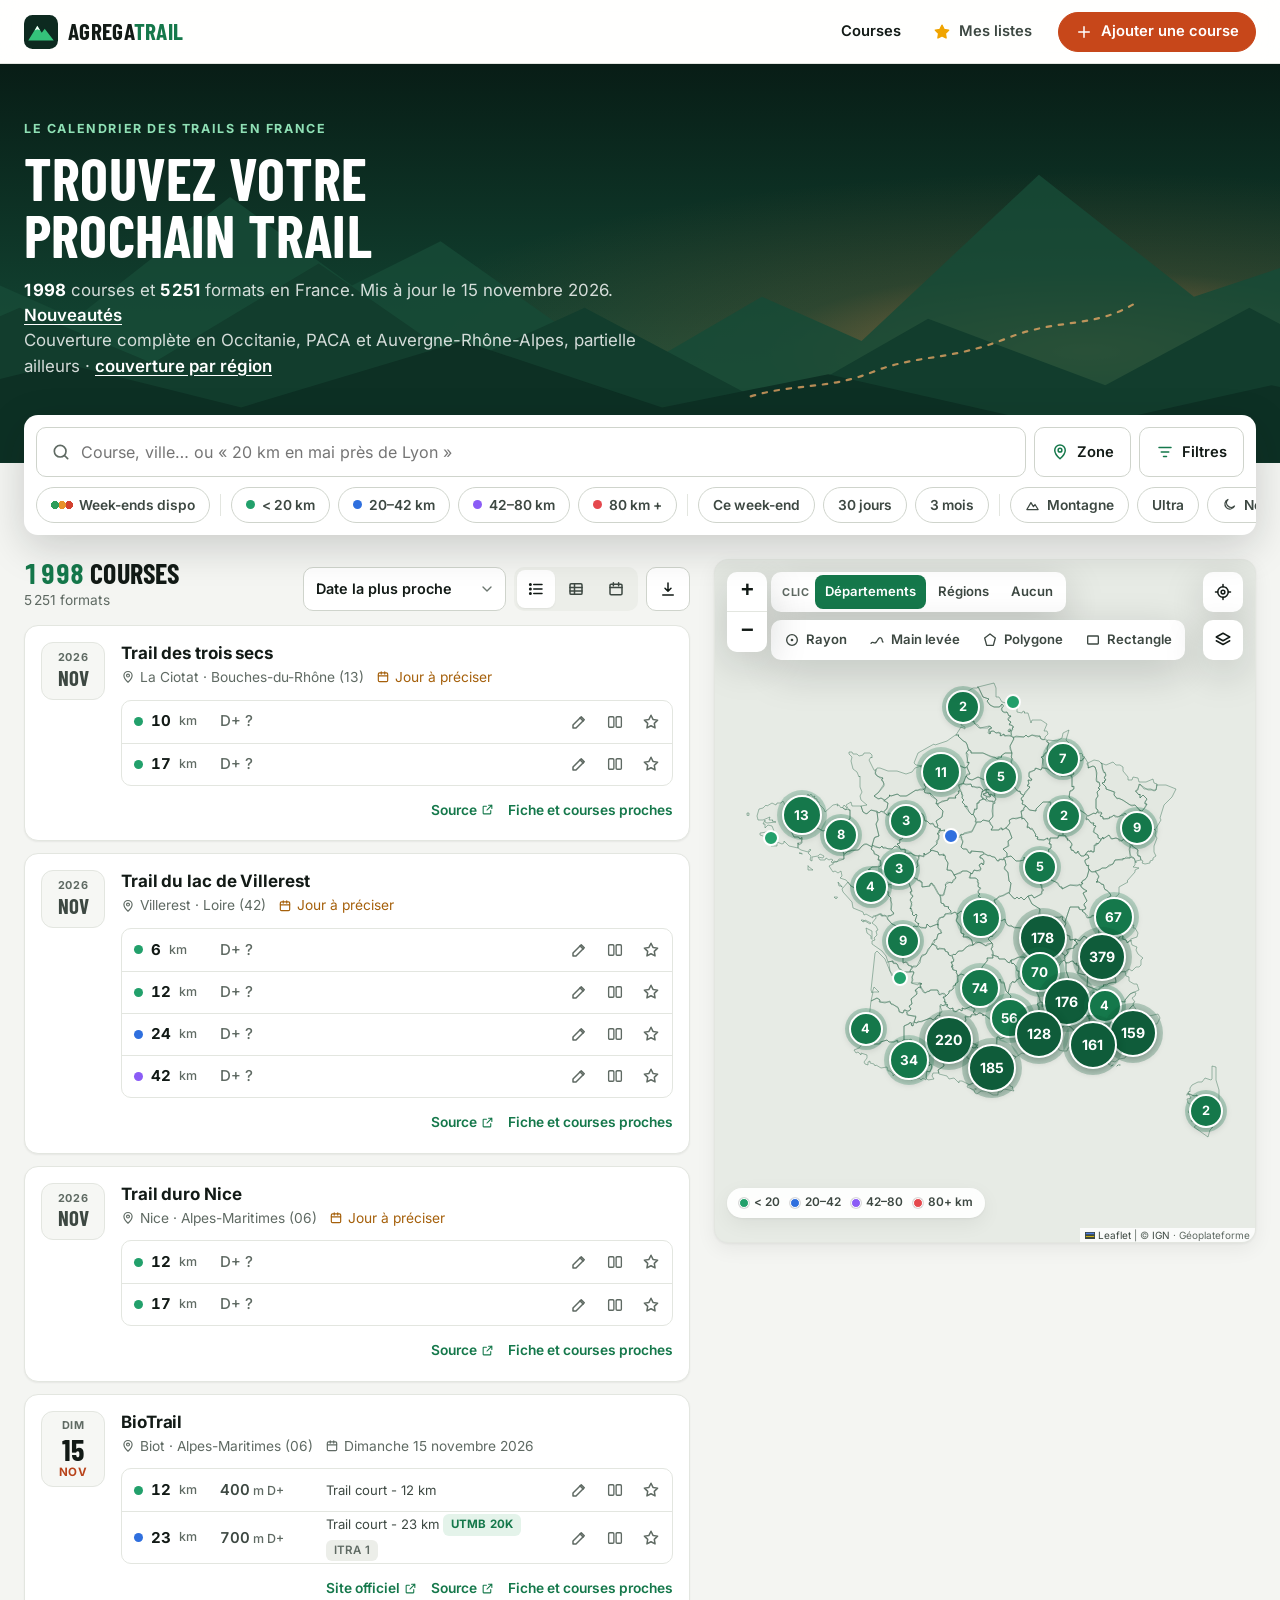
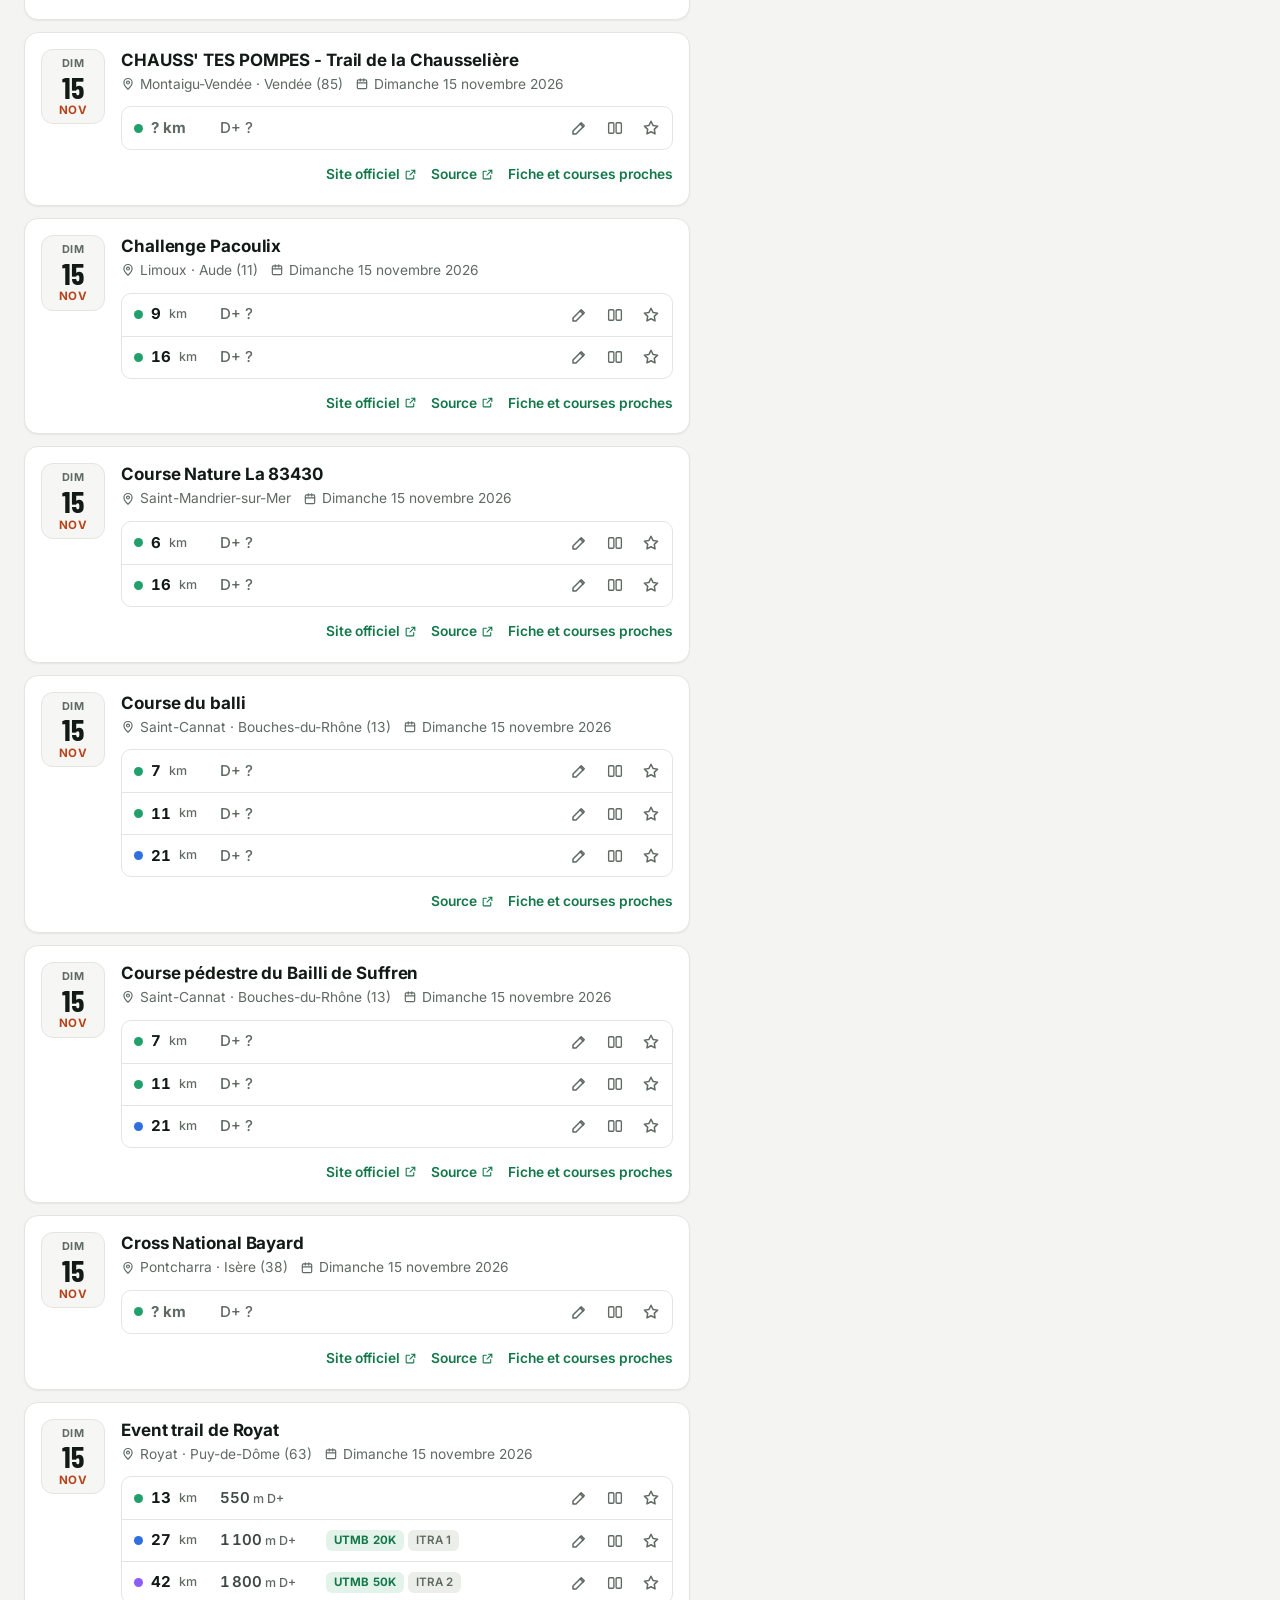
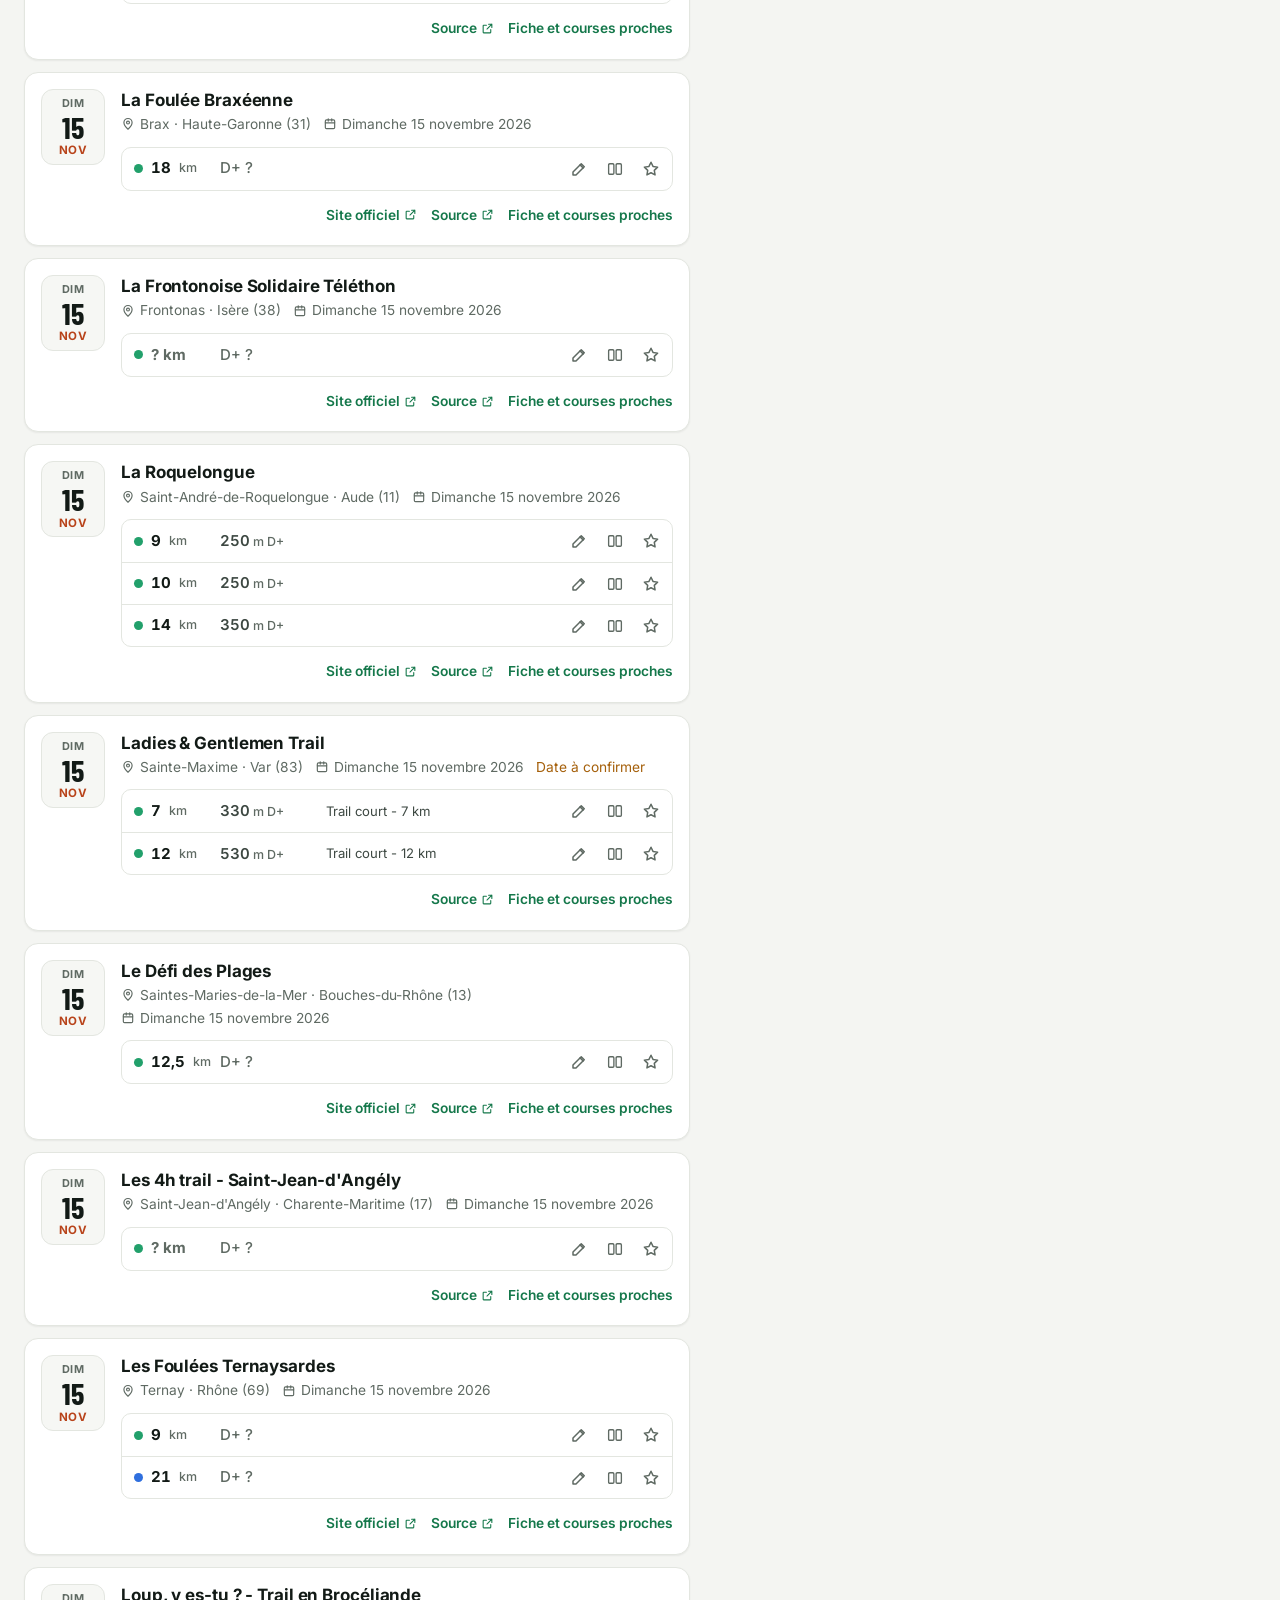
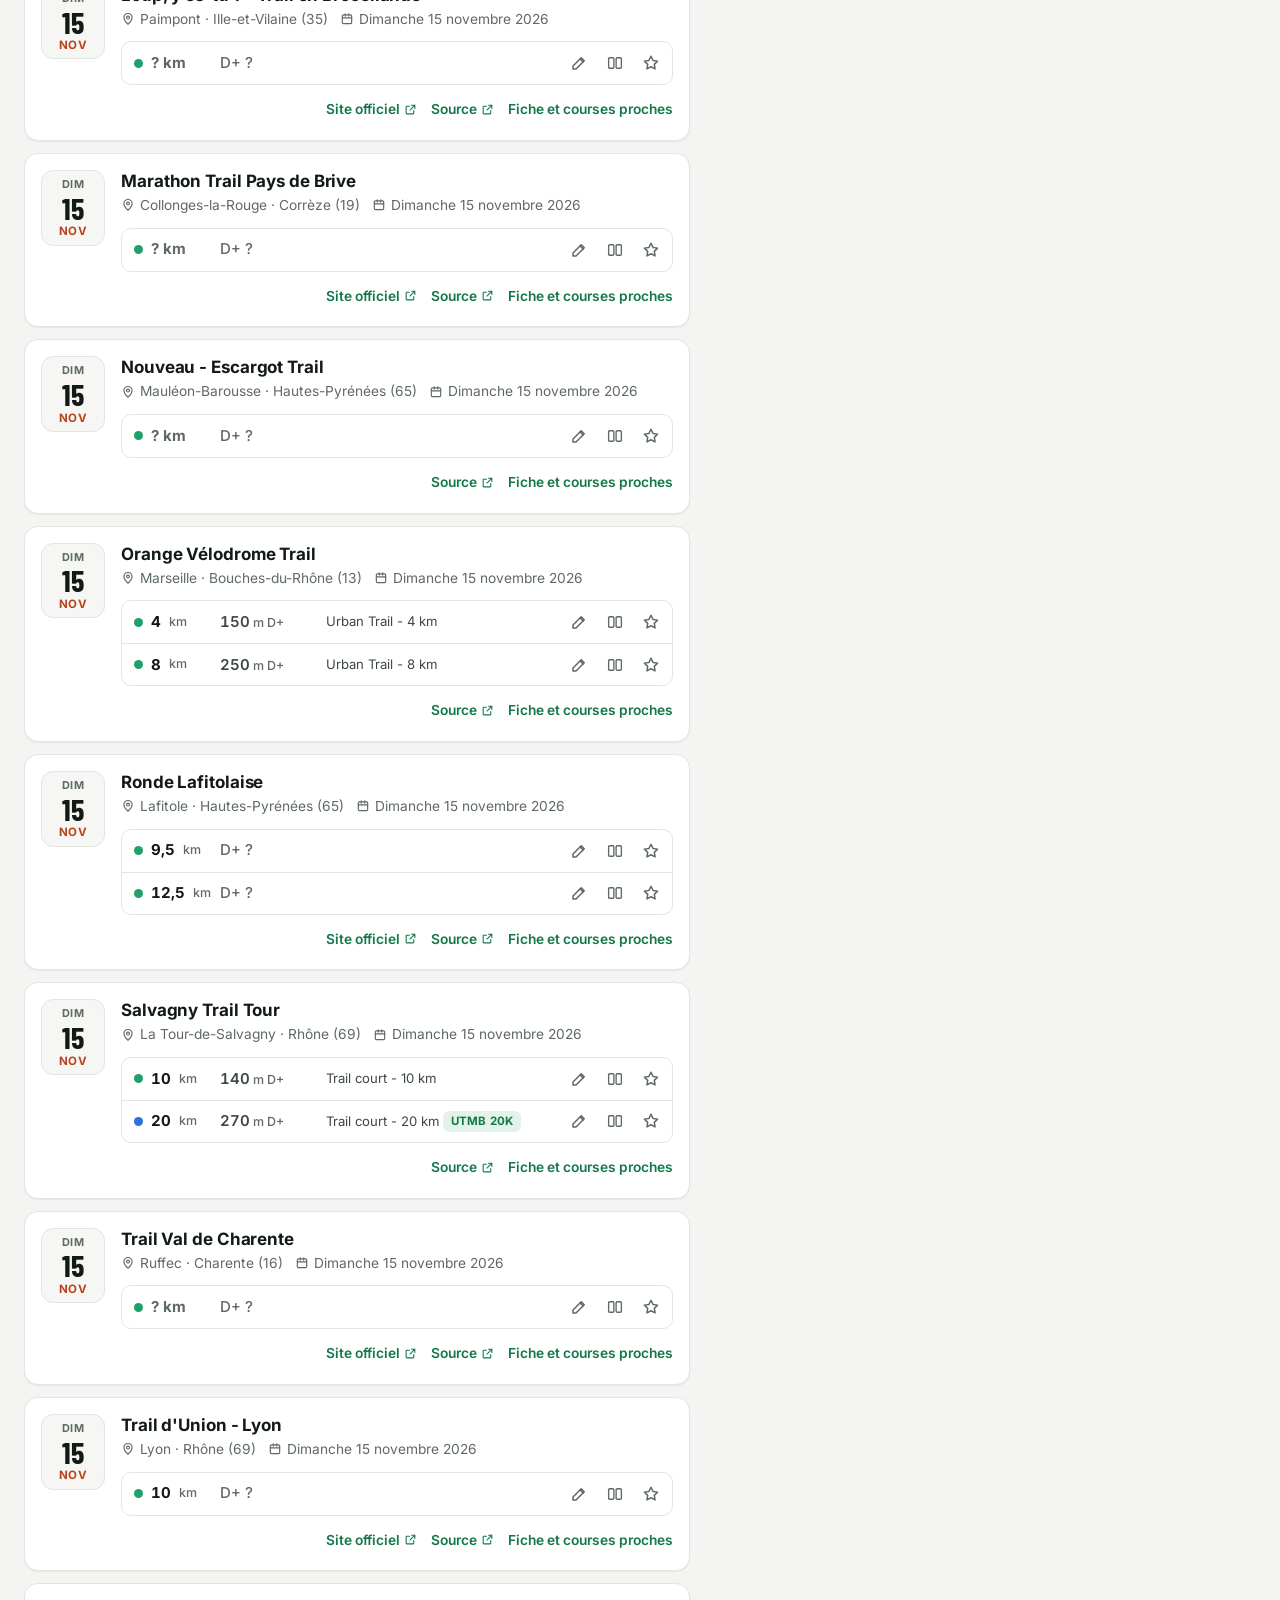
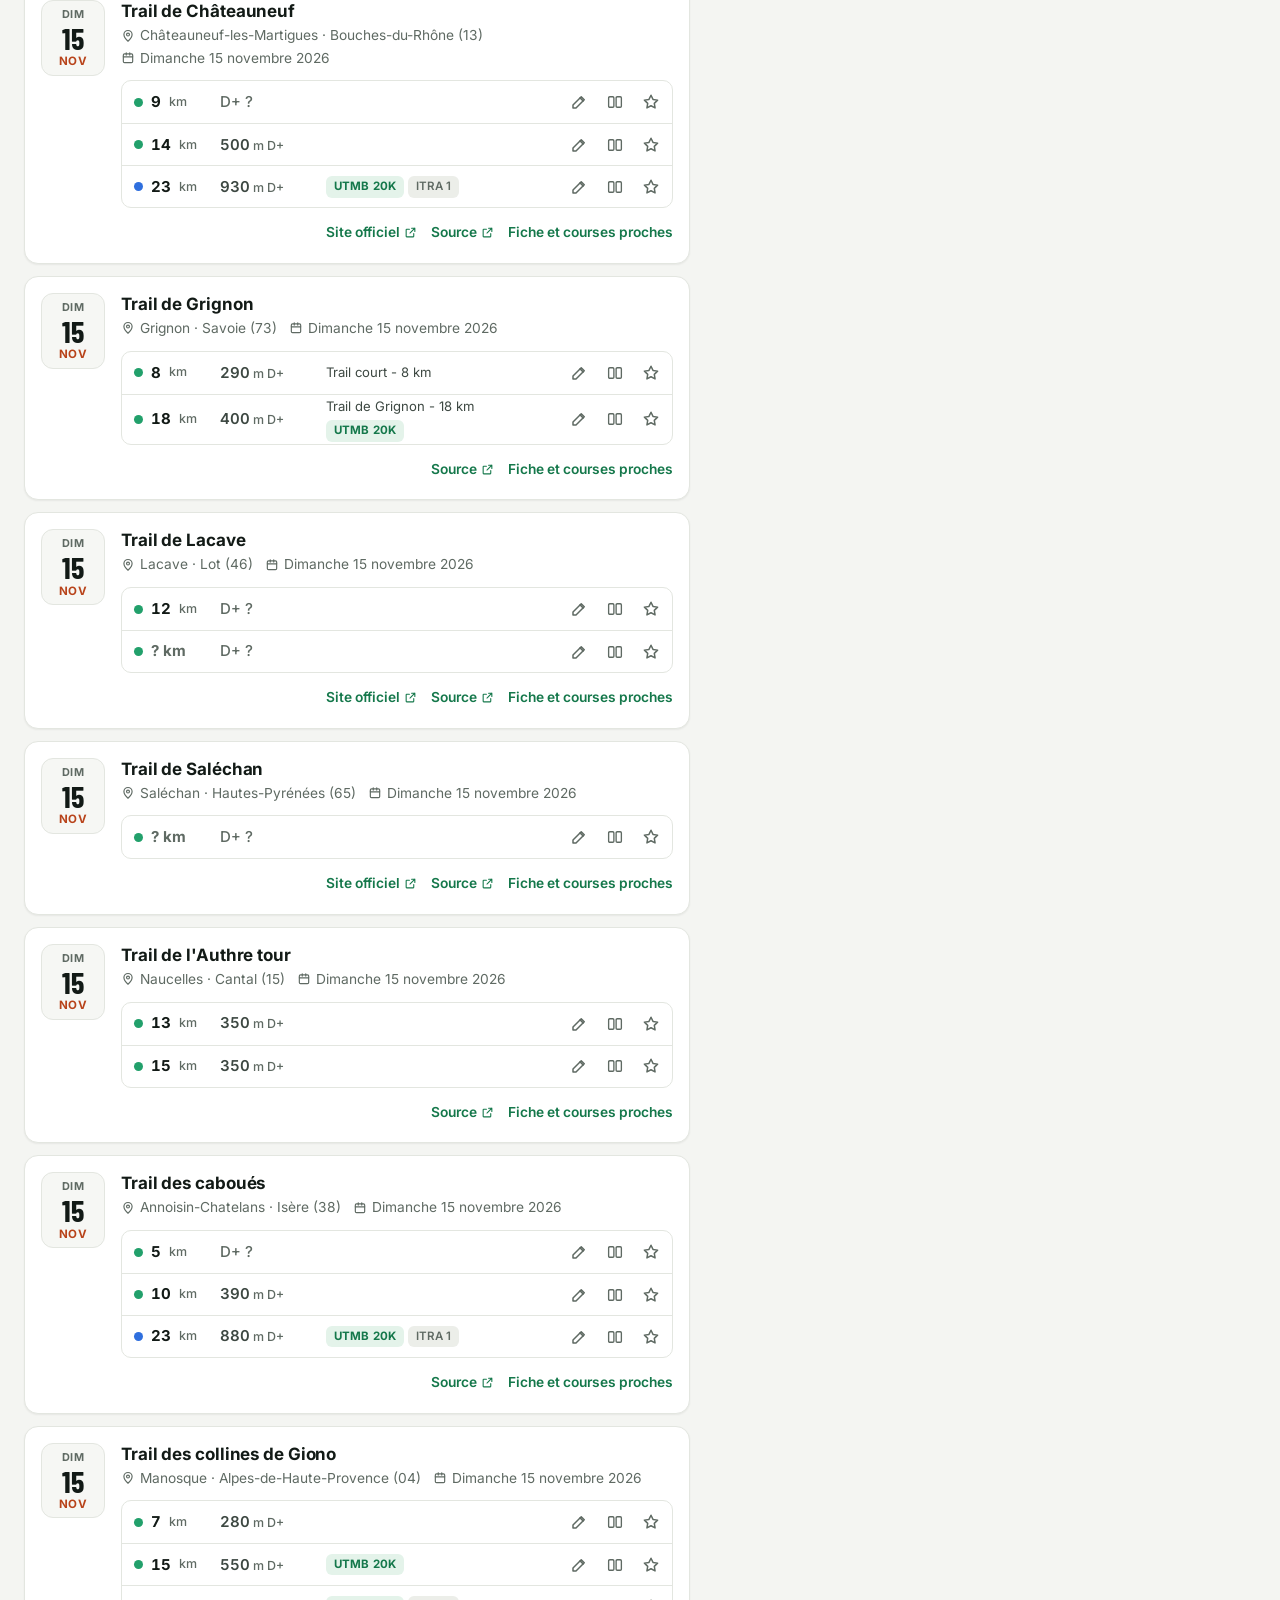
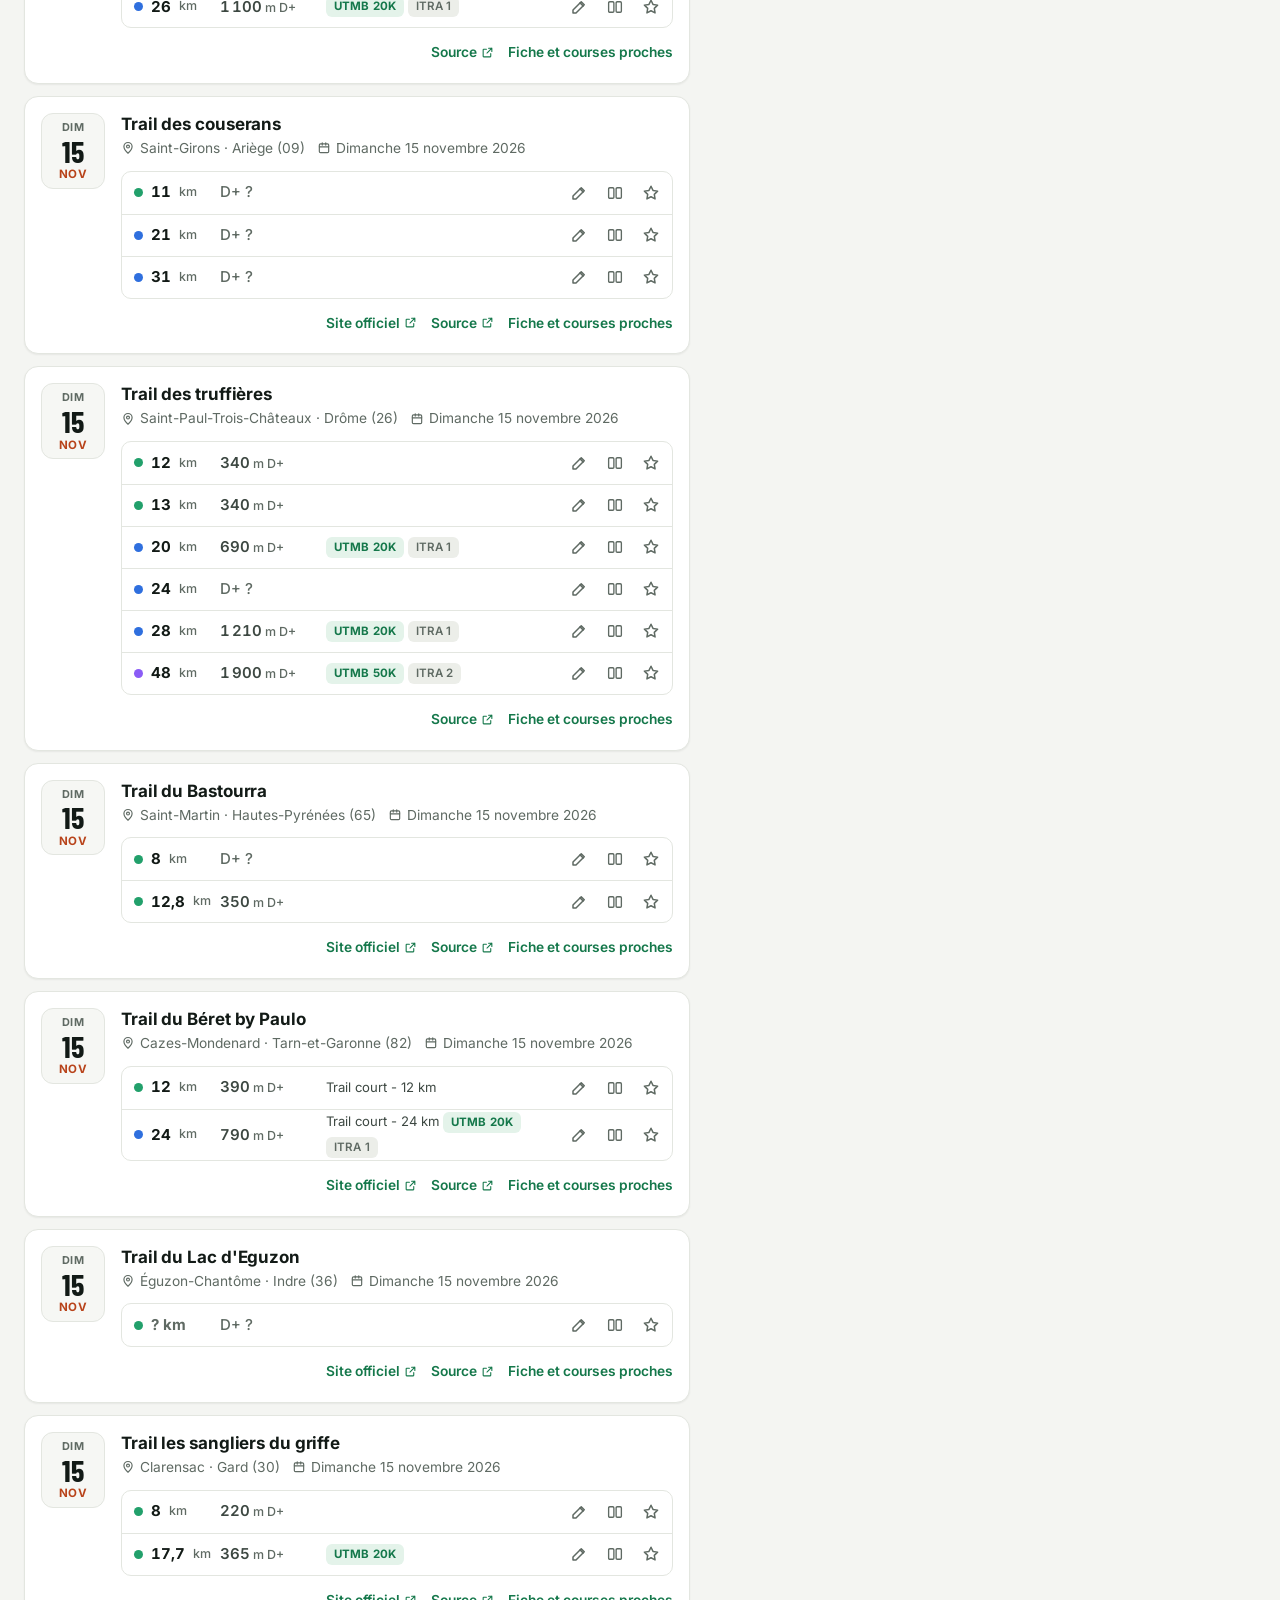
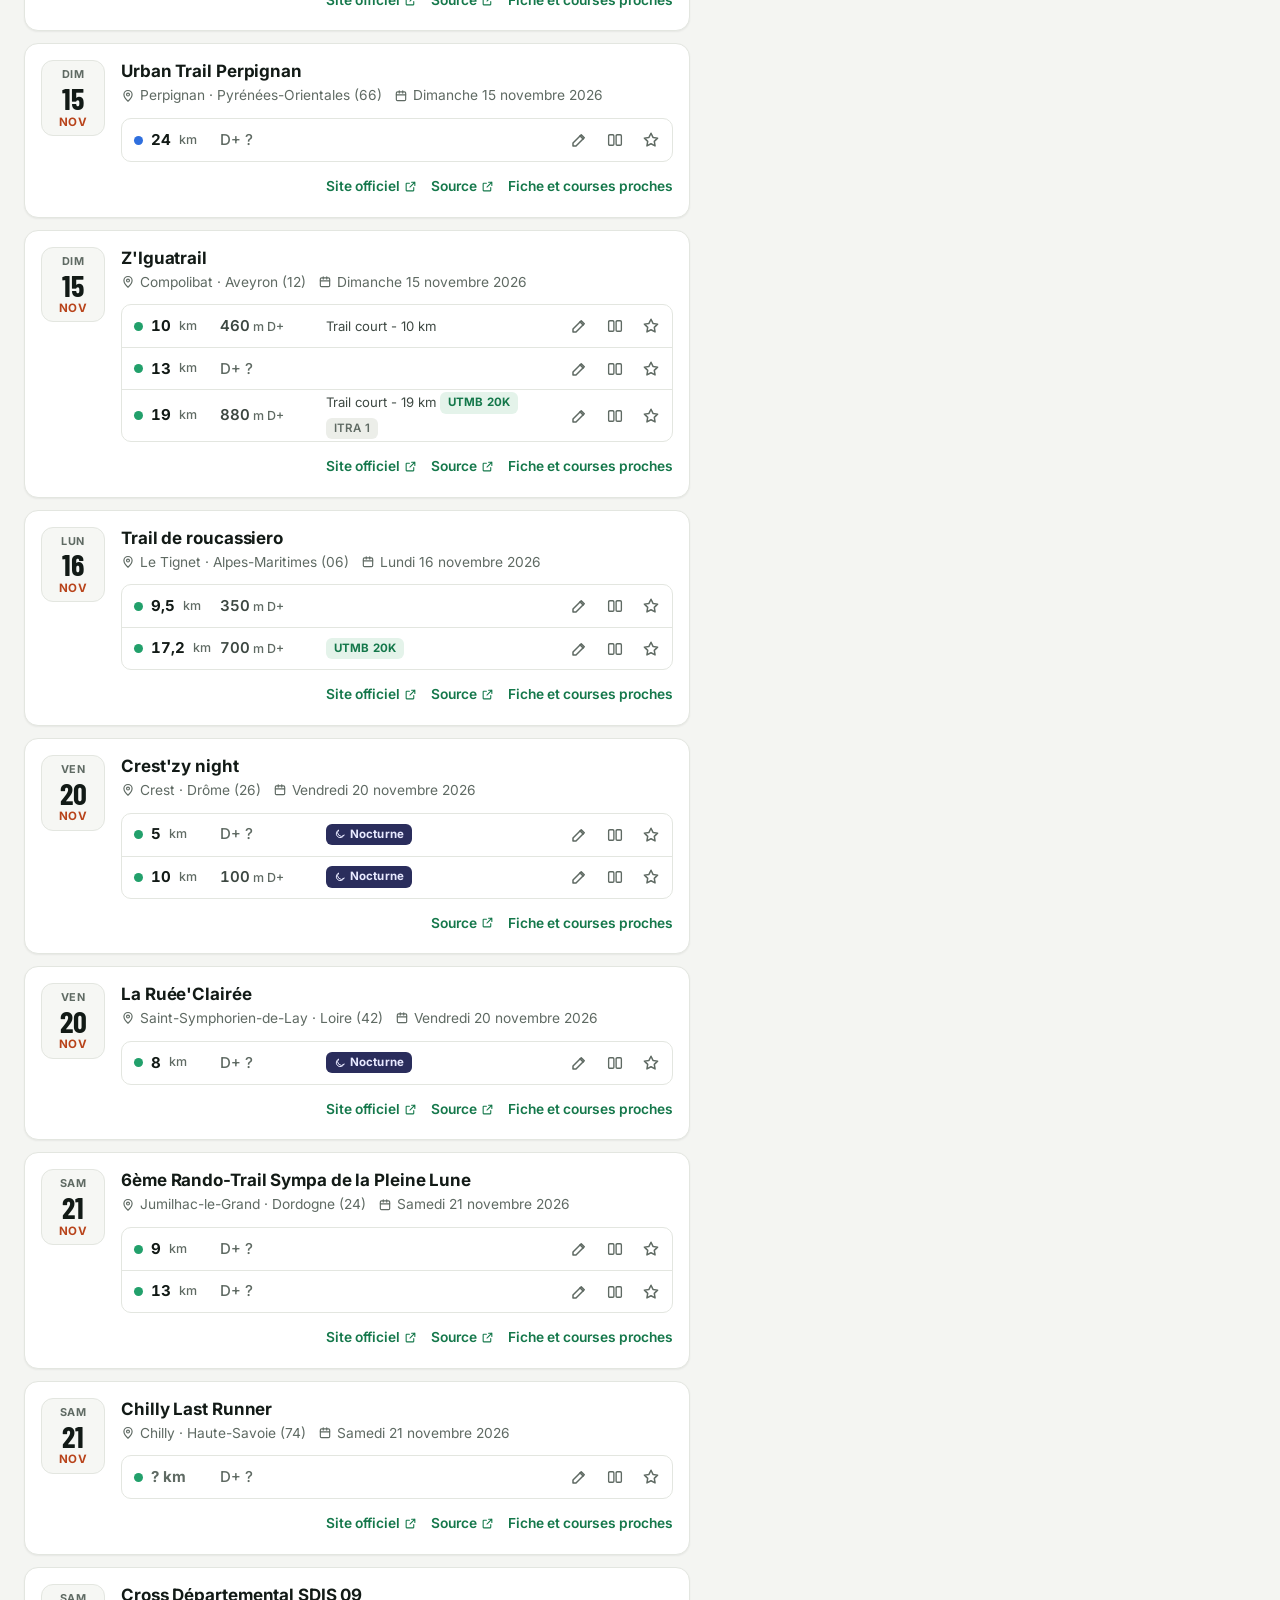
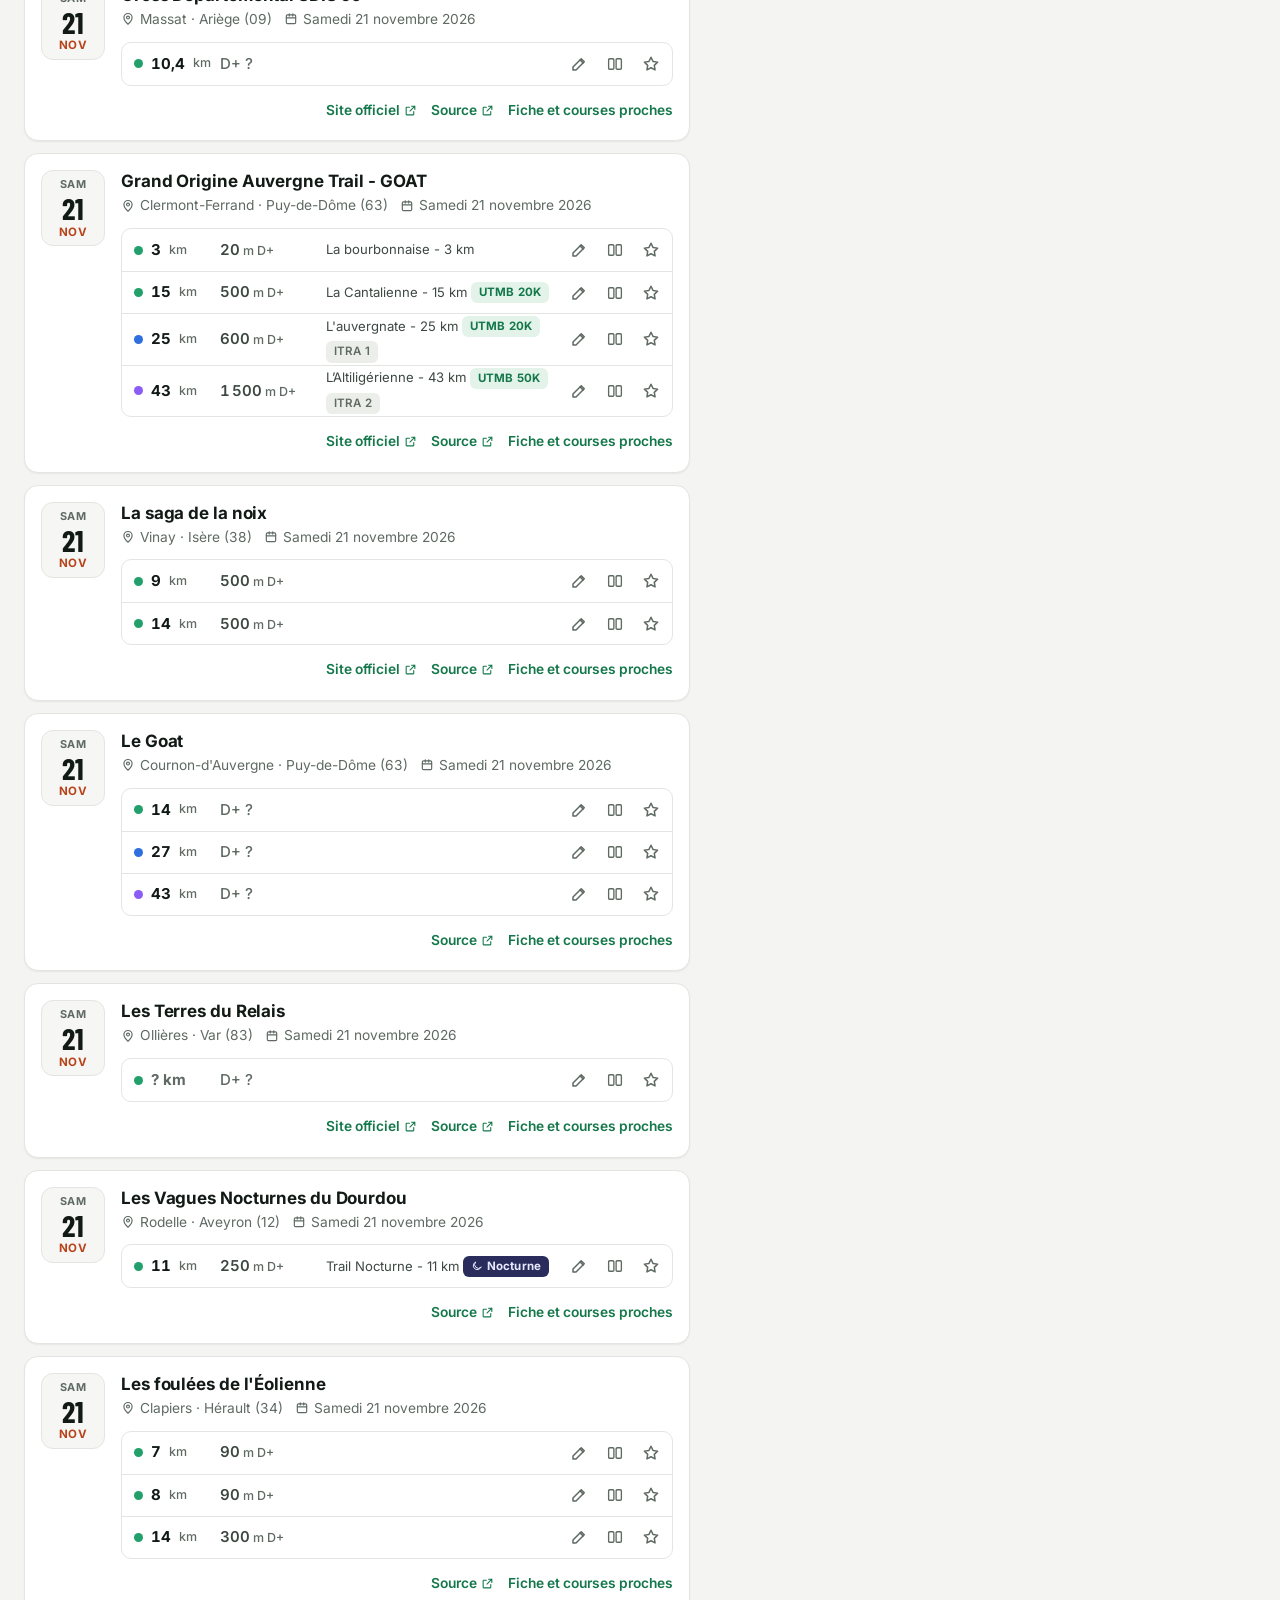
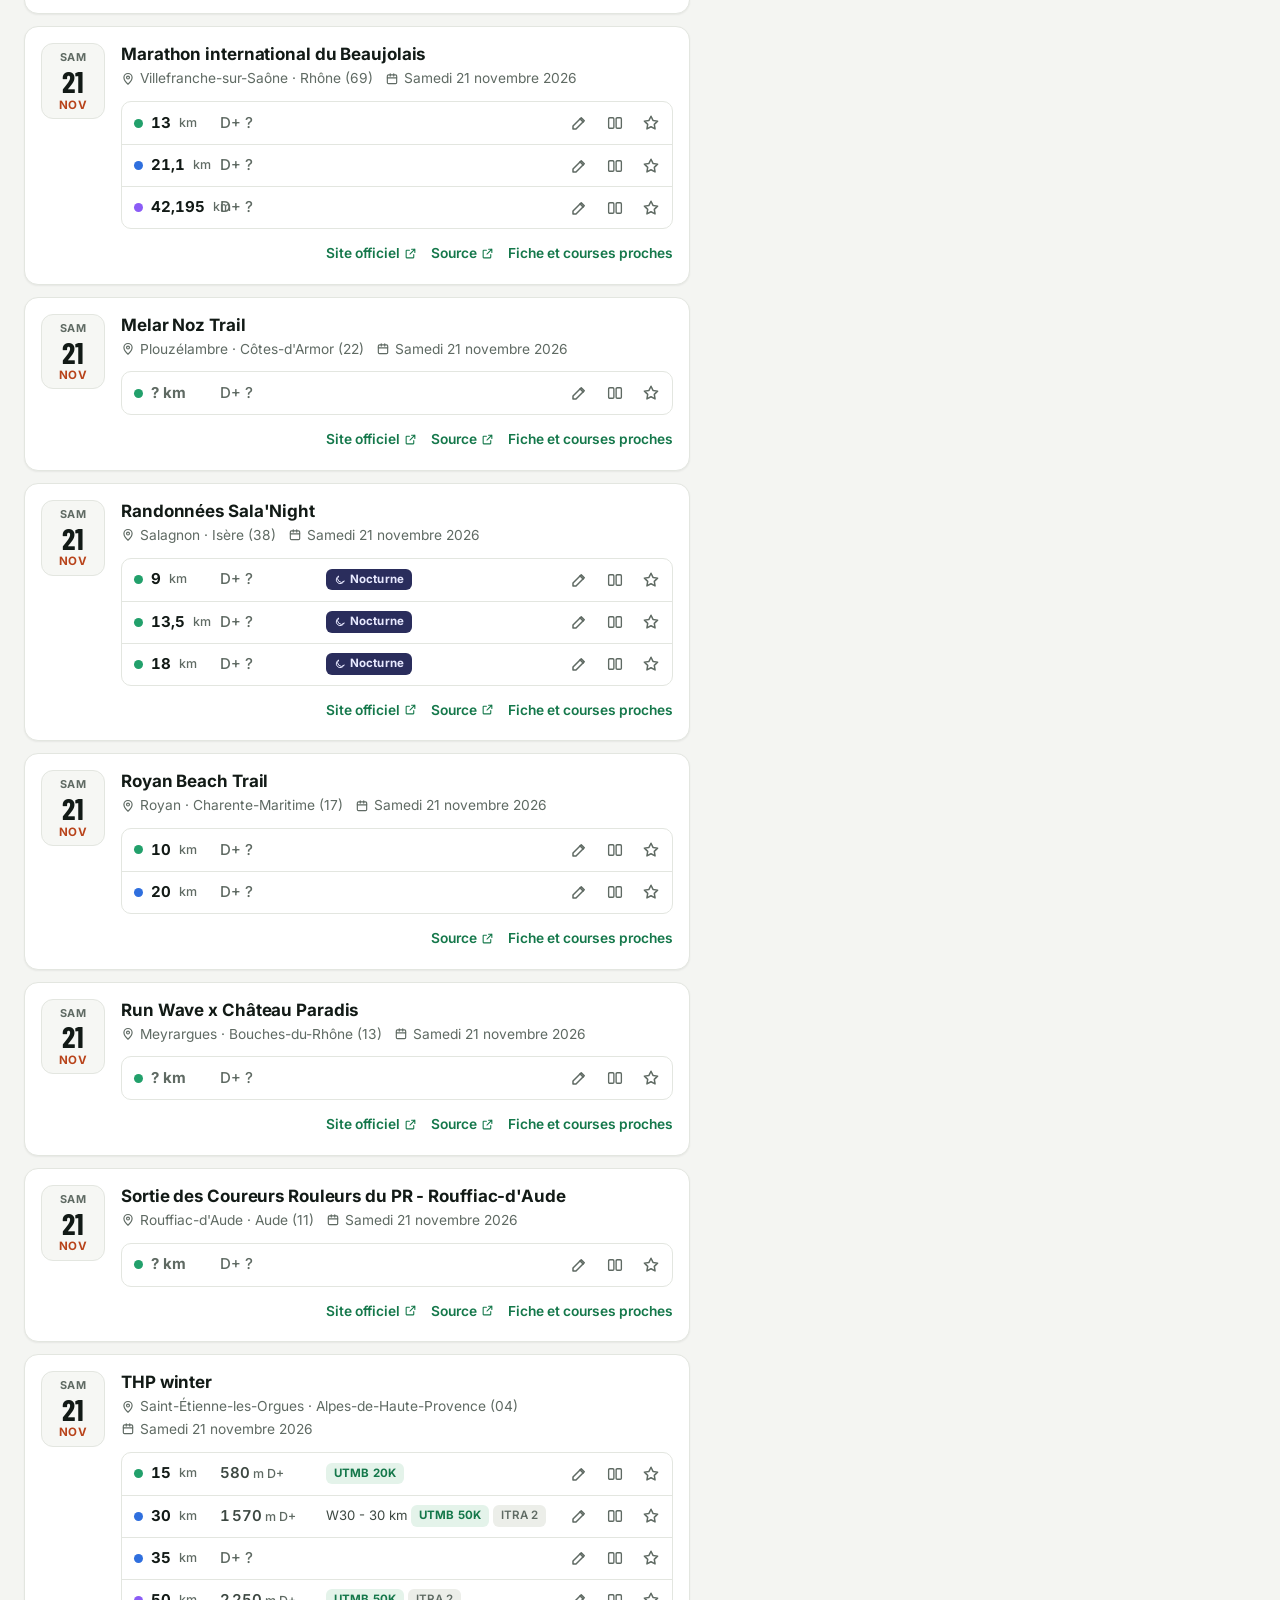
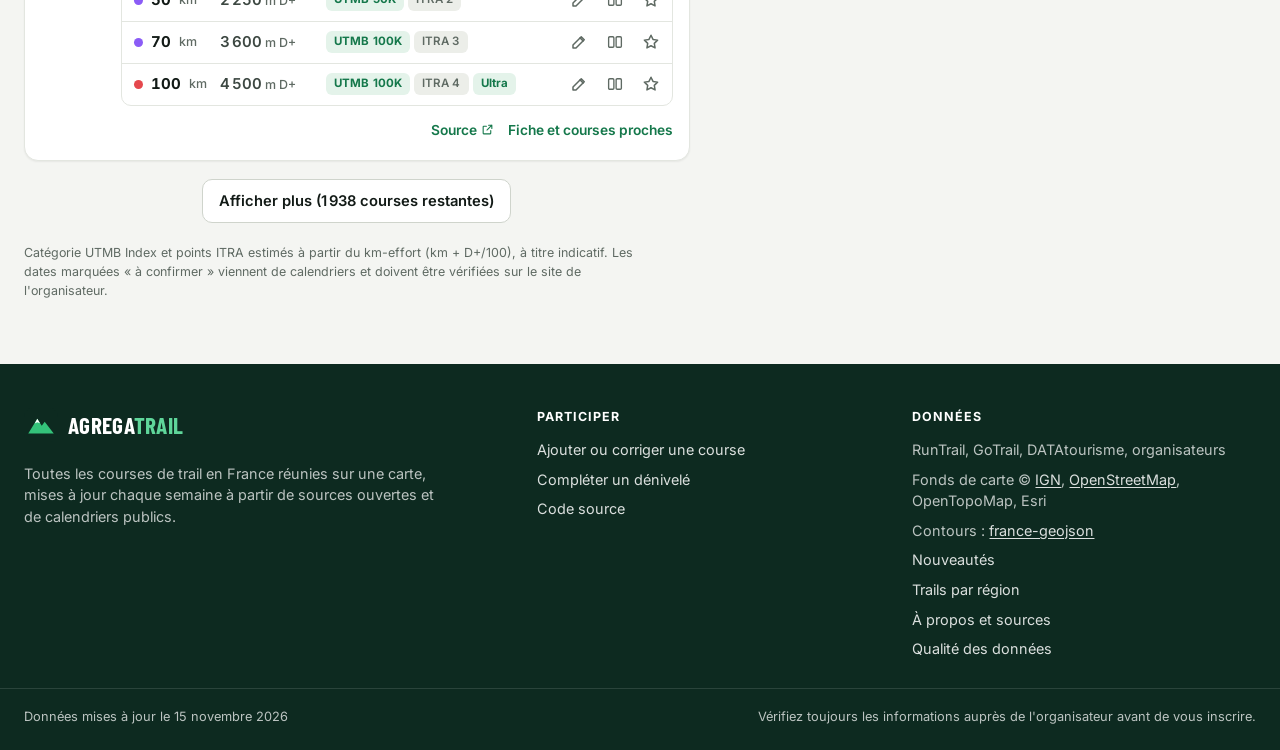
==== commit 064d2ed5: "Week-ends dispo : calendrier à toucher pour choisir ses week-ends Le réglage devient « Mes week-ends" ====
--- a/site/index.html
+++ b/site/index.html
@@ -10,6 +10,8 @@
   <meta property="og:description" content="Trouvez votre prochain trail : carte, filtres distance et dénivelé, listes de favoris partageables.">
   <meta property="og:type" content="website">
   <link rel="icon" href="data:image/svg+xml,%3Csvg xmlns='http://www.w3.org/2000/svg' viewBox='0 0 32 32'%3E%3Crect width='32' height='32' rx='8' fill='%230d2a20'/%3E%3Cpath d='M4 24 12.5 10l4.2 6.8L19.5 13 28 24z' fill='%2334c27a'/%3E%3Cpath d='m12.5 10 2.6 4.3-2.6-1-2.4 1.4z' fill='%23fff'/%3E%3C/svg%3E">
+  <link rel="manifest" href="manifest.webmanifest">
+  <link rel="apple-touch-icon" href="icons/apple-touch-icon.png">
   <link rel="preload" href="fonts/inter-latin-wght.woff2" as="font" type="font/woff2" crossorigin>
   <link rel="preload" href="fonts/barlow-condensed-latin-700-normal.woff2" as="font" type="font/woff2" crossorigin>
   <link rel="alternate" type="application/atom+xml" title="Nouveautés · Agregatrail" href="flux/nouveautes.xml">
@@ -116,7 +118,7 @@
         </button>
       </div>
       <div class="chips" role="group" aria-label="Filtres rapides">
-        <button class="chip dispo" id="dispo-toggle" aria-pressed="false" title="Retirer les courses qui tombent un week-end indisponible (bêta)"><i class="dot-trio" aria-hidden="true"></i>Week-ends dispo</button>
+        <button class="chip dispo" id="dispo-toggle" aria-pressed="false" title="Garder les courses des week-ends où je suis libre (bêta)"><i class="dot-trio" aria-hidden="true"></i>Week-ends dispo</button>
         <span class="chips-sep"></span>
         <button class="chip" data-km="0-20"><i class="dot" style="--dc:var(--d1)"></i>&lt; 20 km</button>
         <button class="chip" data-km="20-42"><i class="dot" style="--dc:var(--d2)"></i>20–42 km</button>
@@ -184,7 +186,7 @@
       <p id="dispo-bar-text"></p>
       <p class="dispo-bar-legend"><span><i class="dispo-dot ok"></i>date confirmée, week-end libre</span><span><i class="dispo-dot unsure"></i>date à confirmer</span></p>
       <div class="dispo-bar-actions">
-        <button type="button" class="btn ghost" id="dispo-settings">Régler l'alternance</button>
+        <button type="button" class="btn ghost" id="dispo-settings">Mes week-ends</button>
         <button type="button" class="btn ghost" id="dispo-off">Désactiver</button>
       </div>
     </div>
@@ -585,37 +587,48 @@
   </form>
 </dialog>
 
-<!-- ===== Dialogue : week-ends indisponibles (bêta) ===== -->
-<dialog id="dlg-dispo" class="dlg">
+<!-- ===== Dialogue : mes week-ends (bêta) ===== -->
+<dialog id="dlg-dispo" class="dlg dlg-wide" aria-labelledby="dispo-title">
   <form method="dialog" class="dlg-inner" id="dispo-form">
     <header class="dlg-head">
       <div>
         <p class="dlg-kicker">Disponibilités · bêta</p>
-        <h3>Week-ends indisponibles</h3>
-        <p class="dlg-sub">Indiquez un week-end où vous n'êtes pas disponible : il se répète ensuite à intervalle régulier, dans le passé comme dans le futur.</p>
+        <h3 id="dispo-title">Mes week-ends</h3>
+        <p class="dlg-sub">Touchez un week-end pour le passer de <b class="dc-tag free">libre</b> à <b class="dc-tag busy">pris</b>. Pour une semaine entière (vacances, déplacement), touchez « sem. » au début de la ligne.</p>
       </div>
       <button class="dlg-x" value="cancel" formnovalidate aria-label="Fermer"><svg><use href="#i-x"/></svg></button>
     </header>
-    <div class="edit-grid">
-      <label>Un week-end indisponible (samedi)<input type="date" id="dispo-ref" required></label>
-      <label>Revient toutes les
-        <select id="dispo-every">
-          <option value="1">semaines</option>
-          <option value="2" selected>2 semaines</option>
-          <option value="3">3 semaines</option>
-          <option value="4">4 semaines</option>
-        </select>
-      </label>
-      <label class="check wide"><input type="checkbox" id="dispo-hide"> Masquer les courses qui tombent un week-end indisponible</label>
-    </div>
-    <p class="dlg-note" id="dispo-preview" aria-live="polite"></p>
-    <ul class="dispo-legend">
-      <li><i class="dispo-dot ok"></i> Date confirmée, week-end disponible</li>
-      <li><i class="dispo-dot unsure"></i> Date pas encore confirmée</li>
-      <li><i class="dispo-dot busy"></i> Date confirmée, week-end indisponible</li>
-    </ul>
+
+    <section class="dc-rythme" aria-labelledby="dc-rythme-t">
+      <h4 id="dc-rythme-t">Raccourci : un rythme qui se répète</h4>
+      <div class="seg" role="radiogroup" aria-label="Rythme" id="dc-every">
+        <button type="button" role="radio" data-every="0">Aucun</button>
+        <button type="button" role="radio" data-every="2">1 week-end sur 2</button>
+        <button type="button" role="radio" data-every="3">1 sur 3</button>
+        <button type="button" role="radio" data-every="4">1 sur 4</button>
+      </div>
+      <div class="dc-phase" id="dc-phase" hidden>
+        <span>Premier week-end pris :</span>
+        <div class="dc-phase-opts" id="dc-phase-opts" role="radiogroup" aria-label="Premier week-end pris"></div>
+      </div>
+    </section>
+
+    <section class="dc-cal" aria-labelledby="dc-mois">
+      <div class="dc-nav">
+        <button type="button" class="dlg-x" id="dc-prev" aria-label="Mois précédent">‹</button>
+        <h4 id="dc-mois" aria-live="polite"></h4>
+        <button type="button" class="dlg-x" id="dc-next" aria-label="Mois suivant">›</button>
+      </div>
+      <div id="dc-grid" class="dc-grid"></div>
+      <p class="dc-legend"><span><i class="dc-sw free"></i>libre</span><span><i class="dc-sw busy"></i>pris</span><span><i class="dc-sw wk"></i>semaine prise</span><span><b class="dc-rep">↻</b> vient du rythme</span><button type="button" class="dc-clear" id="dc-clear">Effacer mes coches</button></p>
+    </section>
+
+    <p class="dc-bilan" id="dispo-preview" aria-live="polite"></p>
+
+    <label class="check"><input type="checkbox" id="dispo-hide"> Masquer les courses où je suis pris (sinon elles restent affichées en rouge)</label>
     <p class="dlg-note">Réglage enregistré dans ce navigateur uniquement. Une date que vous avez complétée et cochée « confirmée » compte comme confirmée.</p>
-    <footer class="dlg-foot">
+    <footer class="dlg-foot dc-foot">
+      <button class="btn ghost" value="cancel" formnovalidate>Annuler</button>
       <button class="btn primary" value="save">Enregistrer et activer</button>
     </footer>
   </form>
--- a/site/style.css
+++ b/site/style.css
@@ -647,7 +647,7 @@
 
 .toast {
   position: fixed; z-index: 2000; left: 50%; bottom: max(84px, calc(env(safe-area-inset-bottom) + 76px)); transform: translateX(-50%);
-  background: var(--text); color: var(--surface); padding: 12px 18px; border-radius: 999px; font-size: .9rem; font-weight: 600;
+  background: var(--text); color: var(--surface); padding: 12px 18px; border-radius: 16px; text-align: center; line-height: 1.35; font-size: .9rem; font-weight: 600;
   box-shadow: var(--shadow-lg); max-width: calc(100vw - 32px);
 }
 
@@ -922,3 +922,80 @@
   .gp-form input[name=nom], .gp-form input[name=dossard], .gp-form select { width: 100%; max-width: none; }
   .gp-form label:has(select) { flex-basis: 100%; }
 }
+
+/* ----- Réglage « Mes week-ends » : calendrier à toucher ----- */
+#dlg-dispo .dlg-inner { gap: 16px; }
+.dc-tag { display: inline-block; padding: 0 7px; border-radius: 999px; font-weight: 700; color: #fff; }
+.dc-tag.free { background: var(--dispo-ok); }
+.dc-tag.busy { background: var(--dispo-busy); }
+.dc-rythme, .dc-cal { display: grid; gap: 10px; }
+.dc-rythme h4 { margin: 0; font-size: .82rem; color: var(--muted); font-weight: 600; }
+.dc-rythme .seg { flex-wrap: wrap; width: fit-content; max-width: 100%; }
+.dc-phase { display: flex; flex-wrap: wrap; align-items: center; gap: 6px 8px; font-size: .88rem; color: var(--text-2); }
+.dc-phase-opts { display: flex; flex-wrap: wrap; gap: 6px; }
+.dc-pick { border: 1px solid var(--border-strong); background: var(--surface); border-radius: 999px; padding: 0 12px; min-height: 36px; font: inherit; font-size: .84rem; font-weight: 600; color: var(--text-2); cursor: pointer; }
+.dc-pick.active { background: var(--dispo-busy); border-color: var(--dispo-busy); color: #fff; }
+.dc-nav { display: flex; align-items: center; justify-content: space-between; gap: 8px; }
+.dc-nav h4 { margin: 0; font-size: 1.1rem; text-transform: capitalize; font-family: var(--font-display); letter-spacing: .3px; }
+.dc-nav .dlg-x { font-size: 1.4rem; line-height: 1; color: var(--text); }
+.dc-nav .dlg-x:disabled { opacity: .35; cursor: default; }
+.dc-grid { touch-action: pan-y; }
+.dc-head, .dc-row { display: grid; grid-template-columns: 46px repeat(5, minmax(0, 1fr)) minmax(96px, 2.4fr); gap: 4px; align-items: center; }
+.dc-head { font-size: .72rem; font-weight: 600; color: var(--muted); text-align: center; padding-bottom: 4px; }
+.dc-head span:last-child { color: var(--text-2); }
+.dc-rows { display: grid; gap: 6px; }
+.dc-row { border-radius: 12px; padding: 2px; transition: background .2s; }
+.dc-day { text-align: center; font-size: .82rem; color: var(--text-2); font-variant-numeric: tabular-nums; }
+.dc-day.out { color: var(--muted); opacity: .45; }
+.dc-day.auj { font-weight: 800; color: var(--primary); }
+.dc-wk {
+  height: 44px; border: 1px dashed var(--border-strong); border-radius: 10px; background: transparent; color: var(--muted);
+  font: inherit; font-size: .72rem; font-weight: 600; cursor: pointer;
+}
+.dc-wk:hover:not(:disabled) { border-color: var(--dispo-busy); color: var(--dispo-busy); }
+.dc-row.wk-on { background: repeating-linear-gradient(135deg, color-mix(in srgb, var(--dispo-busy) 14%, transparent) 0 6px, transparent 6px 12px); }
+.dc-row.wk-on .dc-wk { background: var(--dispo-busy); border: 0; color: #fff; font-size: .95rem; }
+.dc-row.wk-on .dc-day { color: var(--dispo-busy); text-decoration: line-through; }
+.dc-we {
+  position: relative; display: grid; grid-template-columns: auto 1fr; align-items: center; gap: 0 8px; min-height: 52px; padding: 4px 10px;
+  border-radius: 12px; border: 2px solid var(--st); background: color-mix(in srgb, var(--st) 14%, var(--surface)); color: var(--text);
+  font: inherit; text-align: left; cursor: pointer; transition: transform .12s, background .2s, border-color .2s;
+}
+.dc-we.free { --st: var(--dispo-ok); }
+.dc-we.busy { --st: var(--dispo-busy); background: var(--dispo-busy); color: #fff; }
+.dc-we:hover:not(:disabled) { transform: translateY(-1px); box-shadow: var(--shadow-sm); }
+.dc-we:active:not(:disabled) { transform: scale(.96); }
+.dc-we:disabled { cursor: default; }
+.dc-row.past { opacity: .45; }
+.dc-row.wk-on .dc-we { --st: var(--dispo-busy); background: transparent; color: var(--dispo-busy); border-style: dashed; }
+.dc-we-d { grid-row: span 2; font-family: var(--font-display); font-size: 1.25rem; font-weight: 700; font-variant-numeric: tabular-nums; }
+.dc-we-d i { font-style: normal; opacity: .6; margin: 0 1px; }
+.dc-we-s { display: inline-flex; align-items: center; gap: 4px; font-size: .78rem; font-weight: 700; text-transform: uppercase; letter-spacing: .4px; }
+.dc-ico { width: 16px; height: 16px; border-radius: 50%; display: inline-grid; place-items: center; font: normal 800 10px/1 system-ui, sans-serif; background: var(--st); color: #fff; }
+.dc-we.free .dc-ico::before { content: "✓"; }
+.dc-we.busy .dc-ico { background: #fff; color: var(--dispo-busy); }
+.dc-we.busy .dc-ico::before { content: "✕"; }
+.dc-row.wk-on .dc-ico { background: var(--dispo-busy); color: #fff; }
+.dc-n { font-size: .7rem; opacity: .8; white-space: nowrap; overflow: hidden; text-overflow: ellipsis; }
+.dc-rep { font-style: normal; font-weight: 800; opacity: .85; }
+.dc-we.pop, .dc-row.pop { animation: dc-pop .28s ease-out; }
+@keyframes dc-pop { 40% { transform: scale(1.06); } }
+.dc-legend { margin: 0; display: flex; flex-wrap: wrap; gap: 4px 14px; font-size: .8rem; color: var(--muted); }
+.dc-legend span { display: inline-flex; align-items: center; gap: 6px; }
+.dc-sw { display: inline-block; width: 18px; height: 12px; border-radius: 4px; }
+.dc-sw.free { border: 2px solid var(--dispo-ok); background: color-mix(in srgb, var(--dispo-ok) 14%, var(--surface)); }
+.dc-sw.busy { background: var(--dispo-busy); }
+.dc-sw.wk { background: repeating-linear-gradient(135deg, color-mix(in srgb, var(--dispo-busy) 40%, transparent) 0 3px, transparent 3px 6px); border: 1px solid var(--dispo-busy); }
+.dc-bilan { margin: 0; padding: 10px 12px; border-radius: 10px; background: var(--surface-2); font-size: .88rem; line-height: 1.6; }
+#dlg-dispo label.check { display: flex; align-items: center; gap: 8px; font-size: .9rem; min-height: 44px; }
+.dc-foot { position: sticky; bottom: 0; background: var(--surface); padding: 10px 0 4px; box-shadow: 0 -8px 12px -8px rgba(0,0,0,.12); }
+.dc-clear { border: 0; background: none; padding: 0; margin-left: auto; font: inherit; font-size: .8rem; font-weight: 600; color: var(--primary); text-decoration: underline; cursor: pointer; }
+@media (max-width: 760px) {
+  .dc-head, .dc-row { grid-template-columns: 38px repeat(5, minmax(0, 1fr)) 148px; gap: 2px; }
+  .dc-wk { height: 40px; font-size: .66rem; }
+  .dc-day { font-size: .78rem; }
+  .dc-we { padding: 4px 8px; gap: 0 6px; min-height: 48px; }
+  .dc-we-d { font-size: 1.1rem; }
+  .dc-we-s { font-size: .72rem; }
+
+}
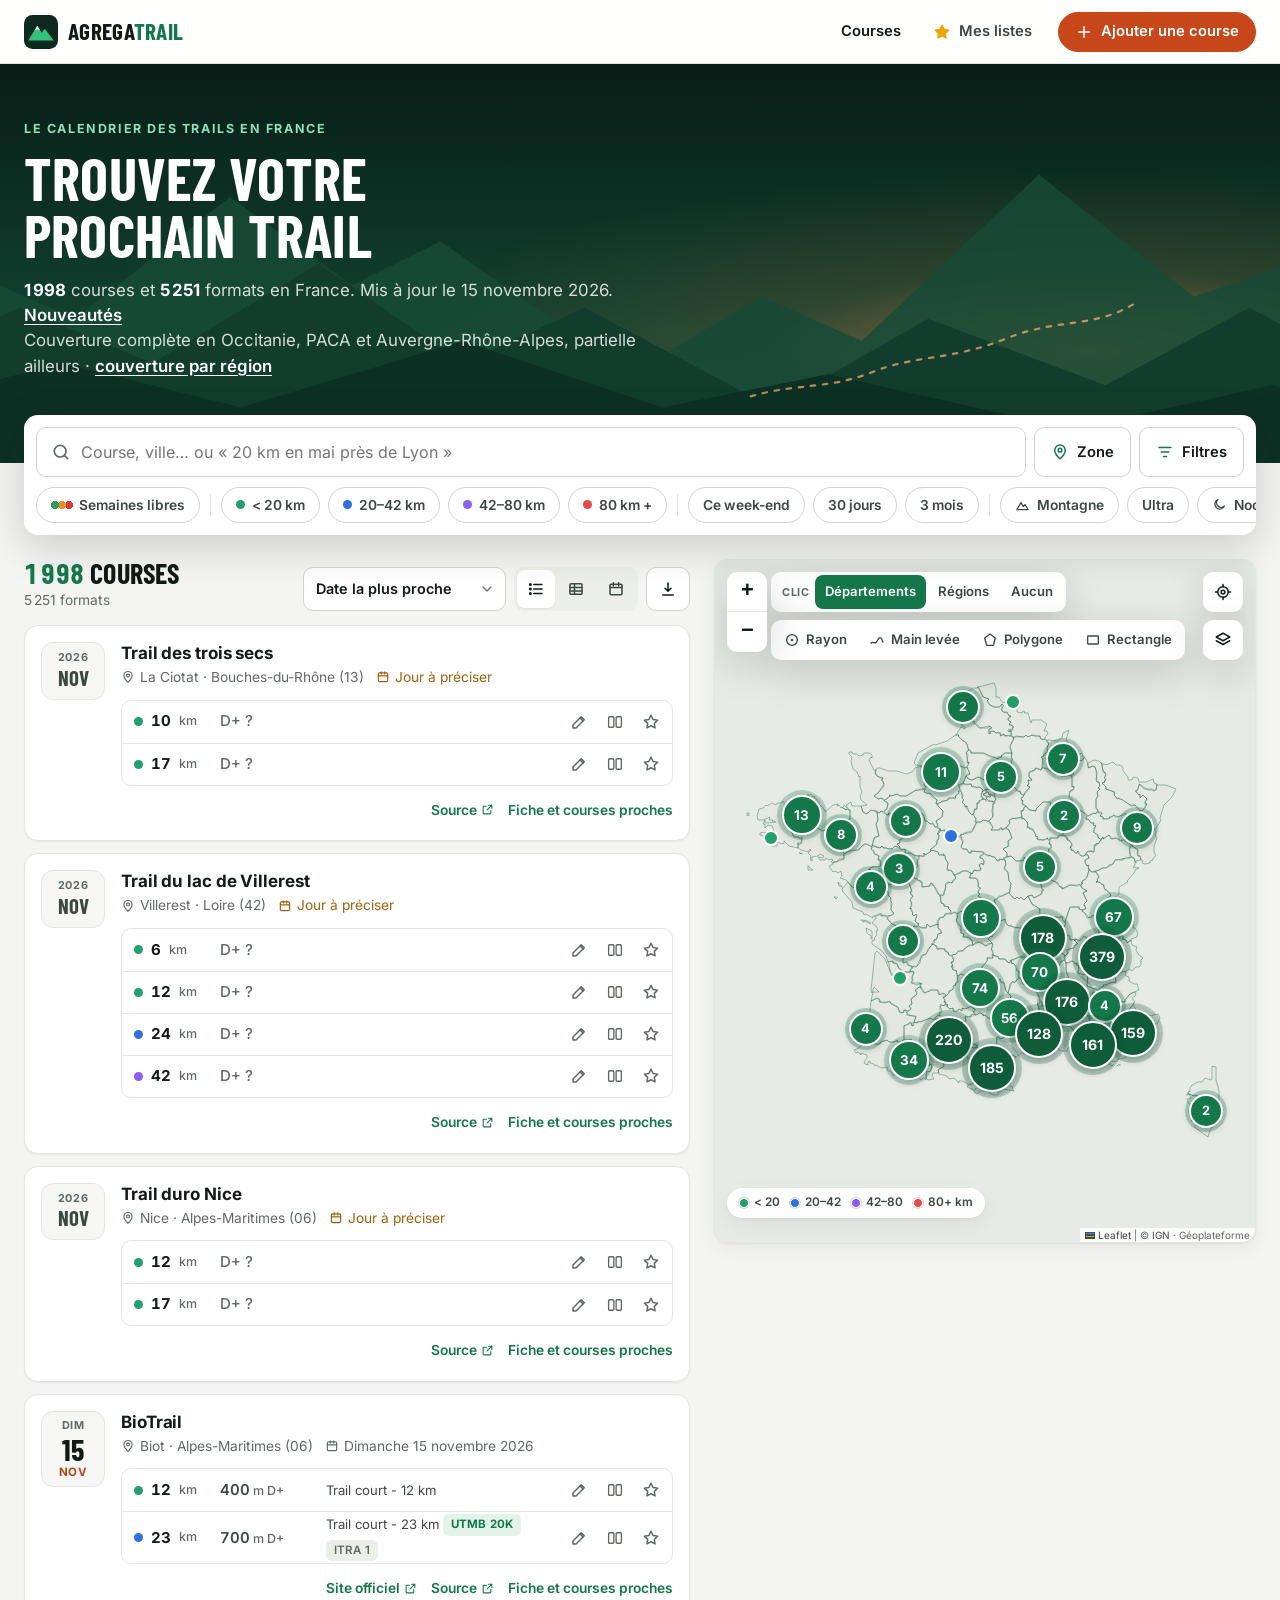
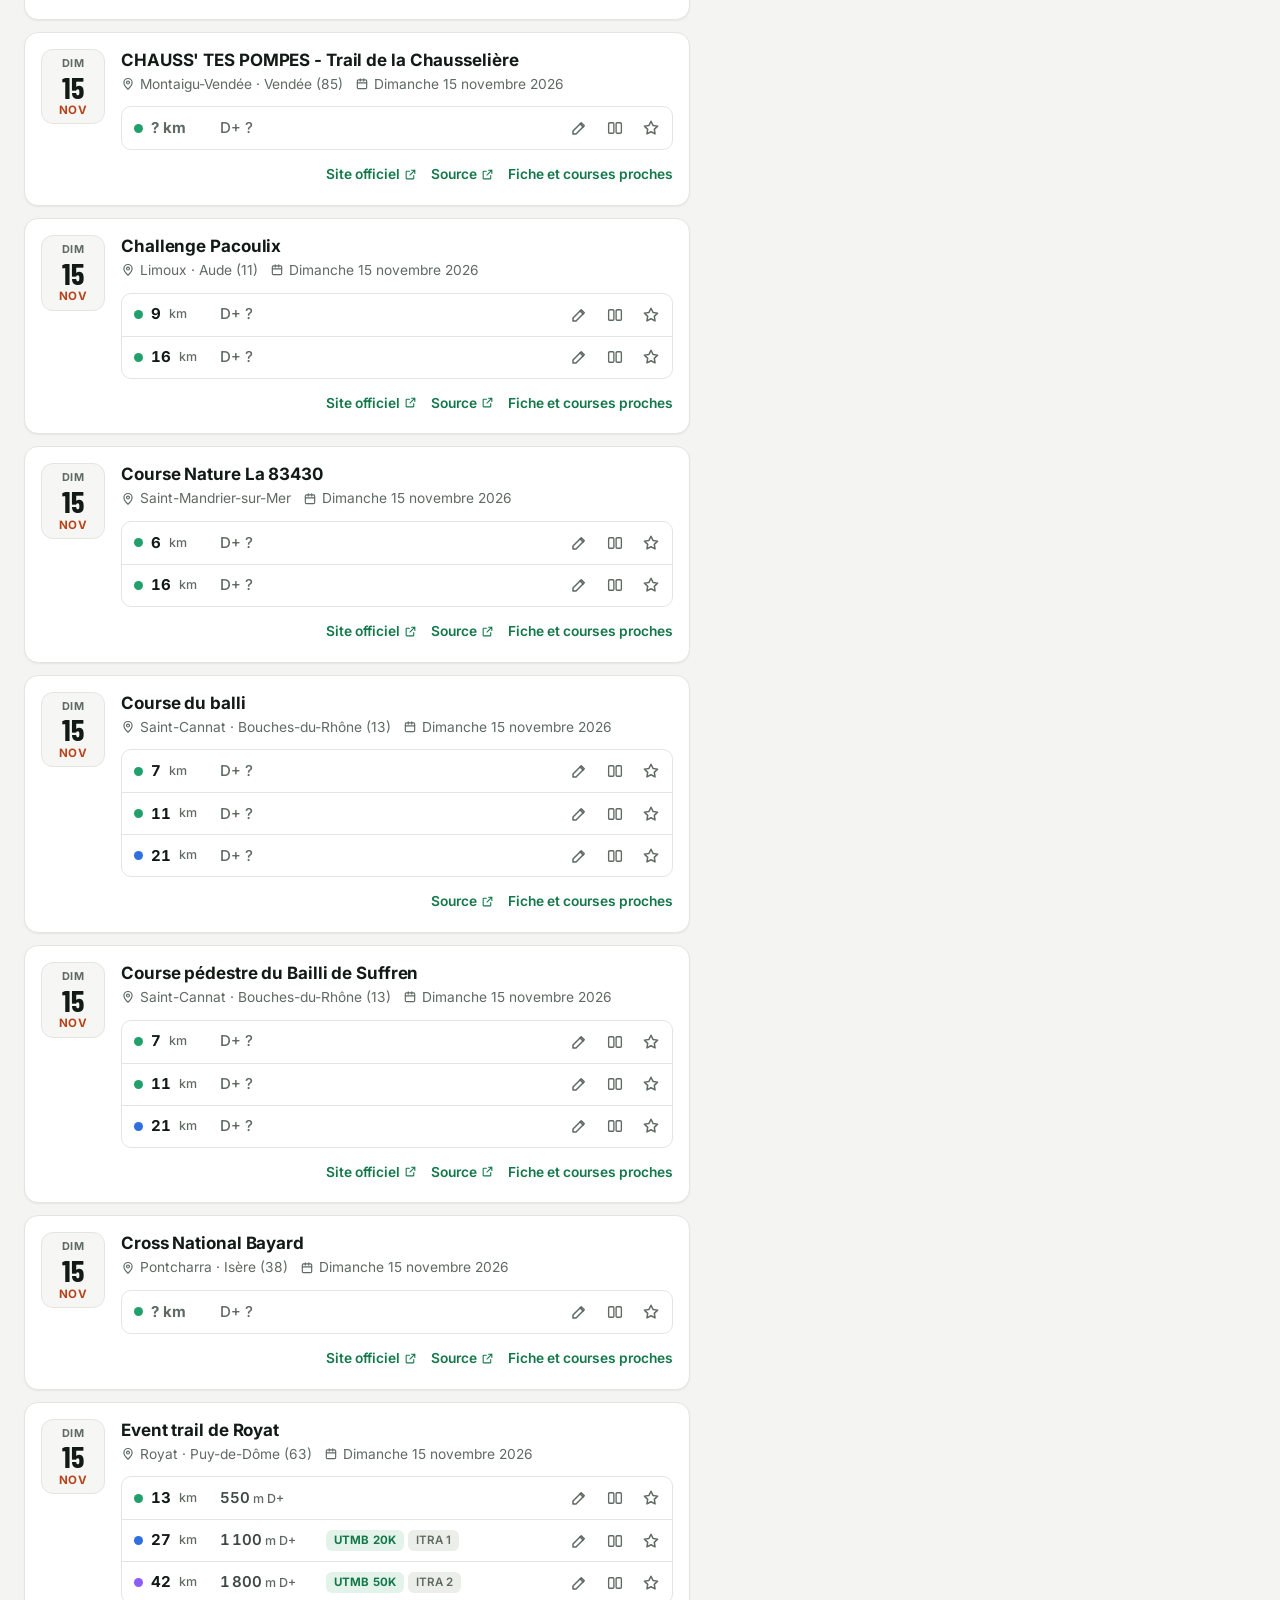
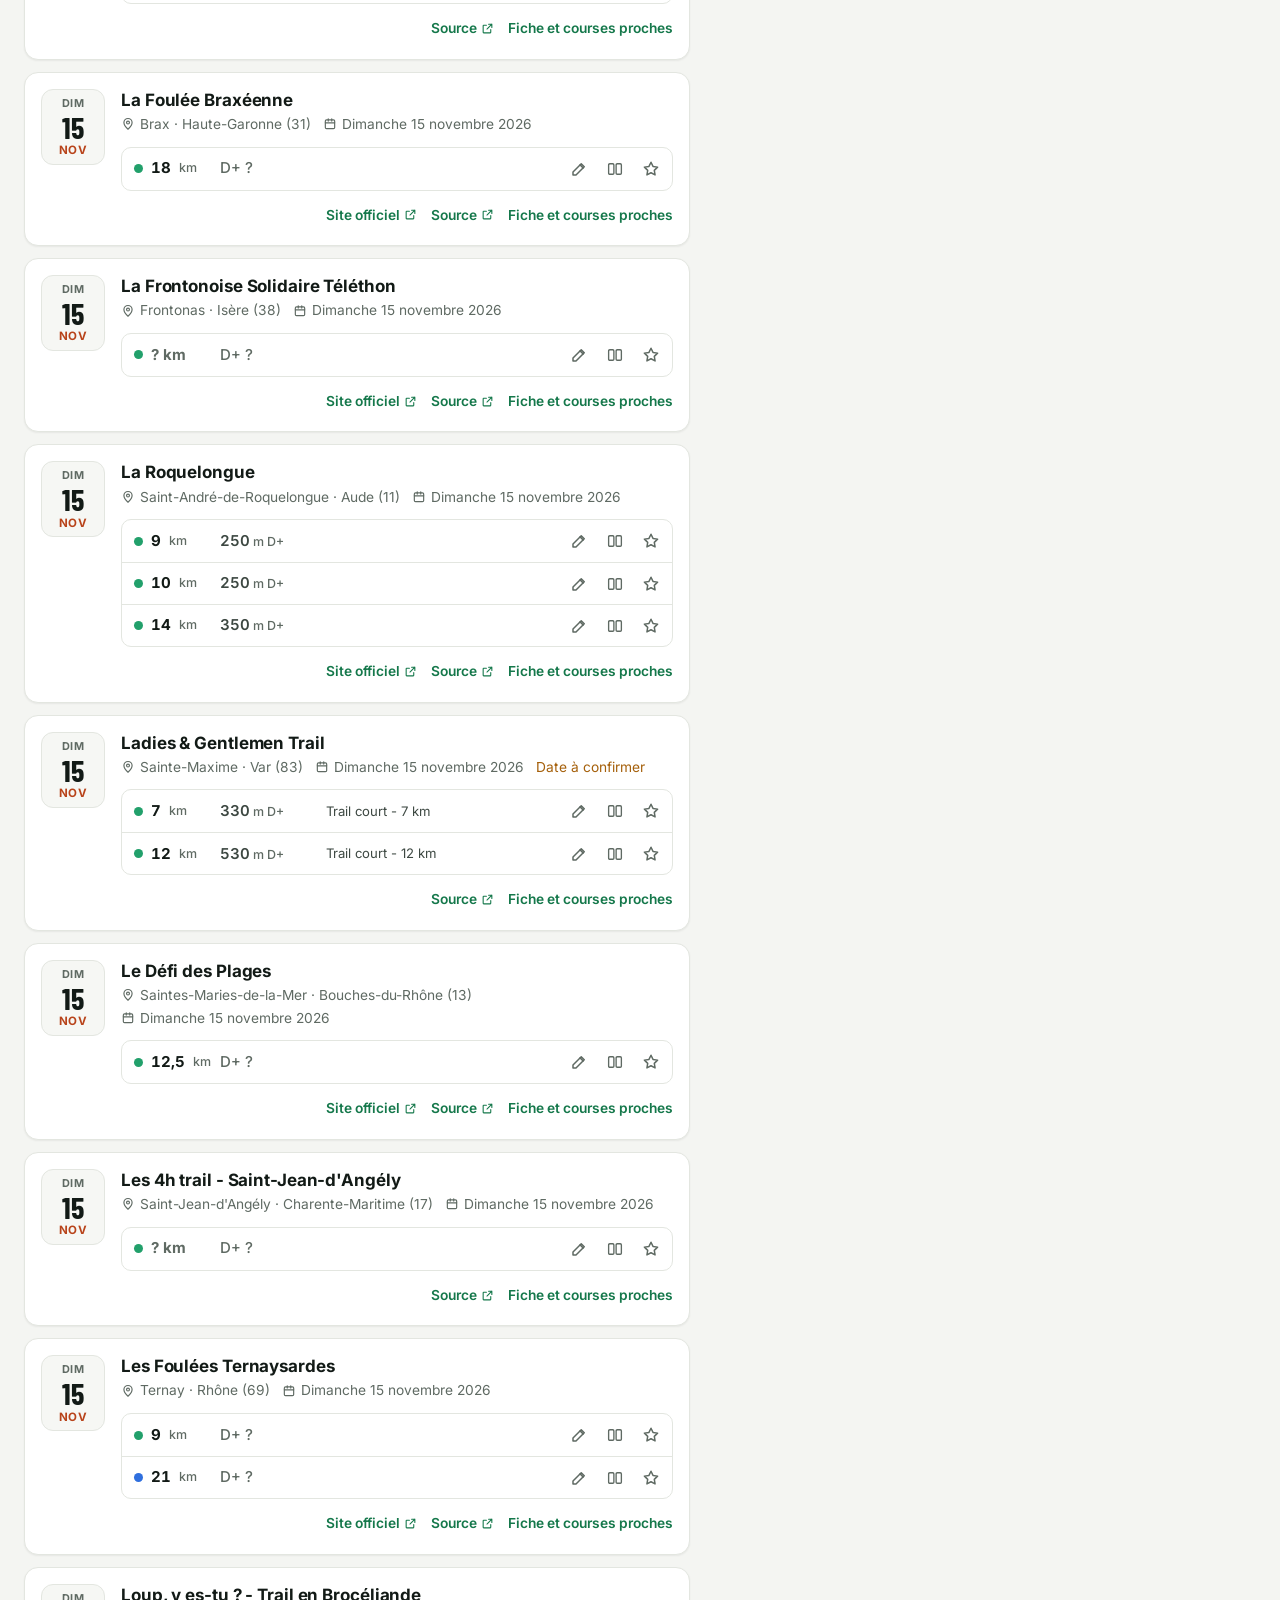
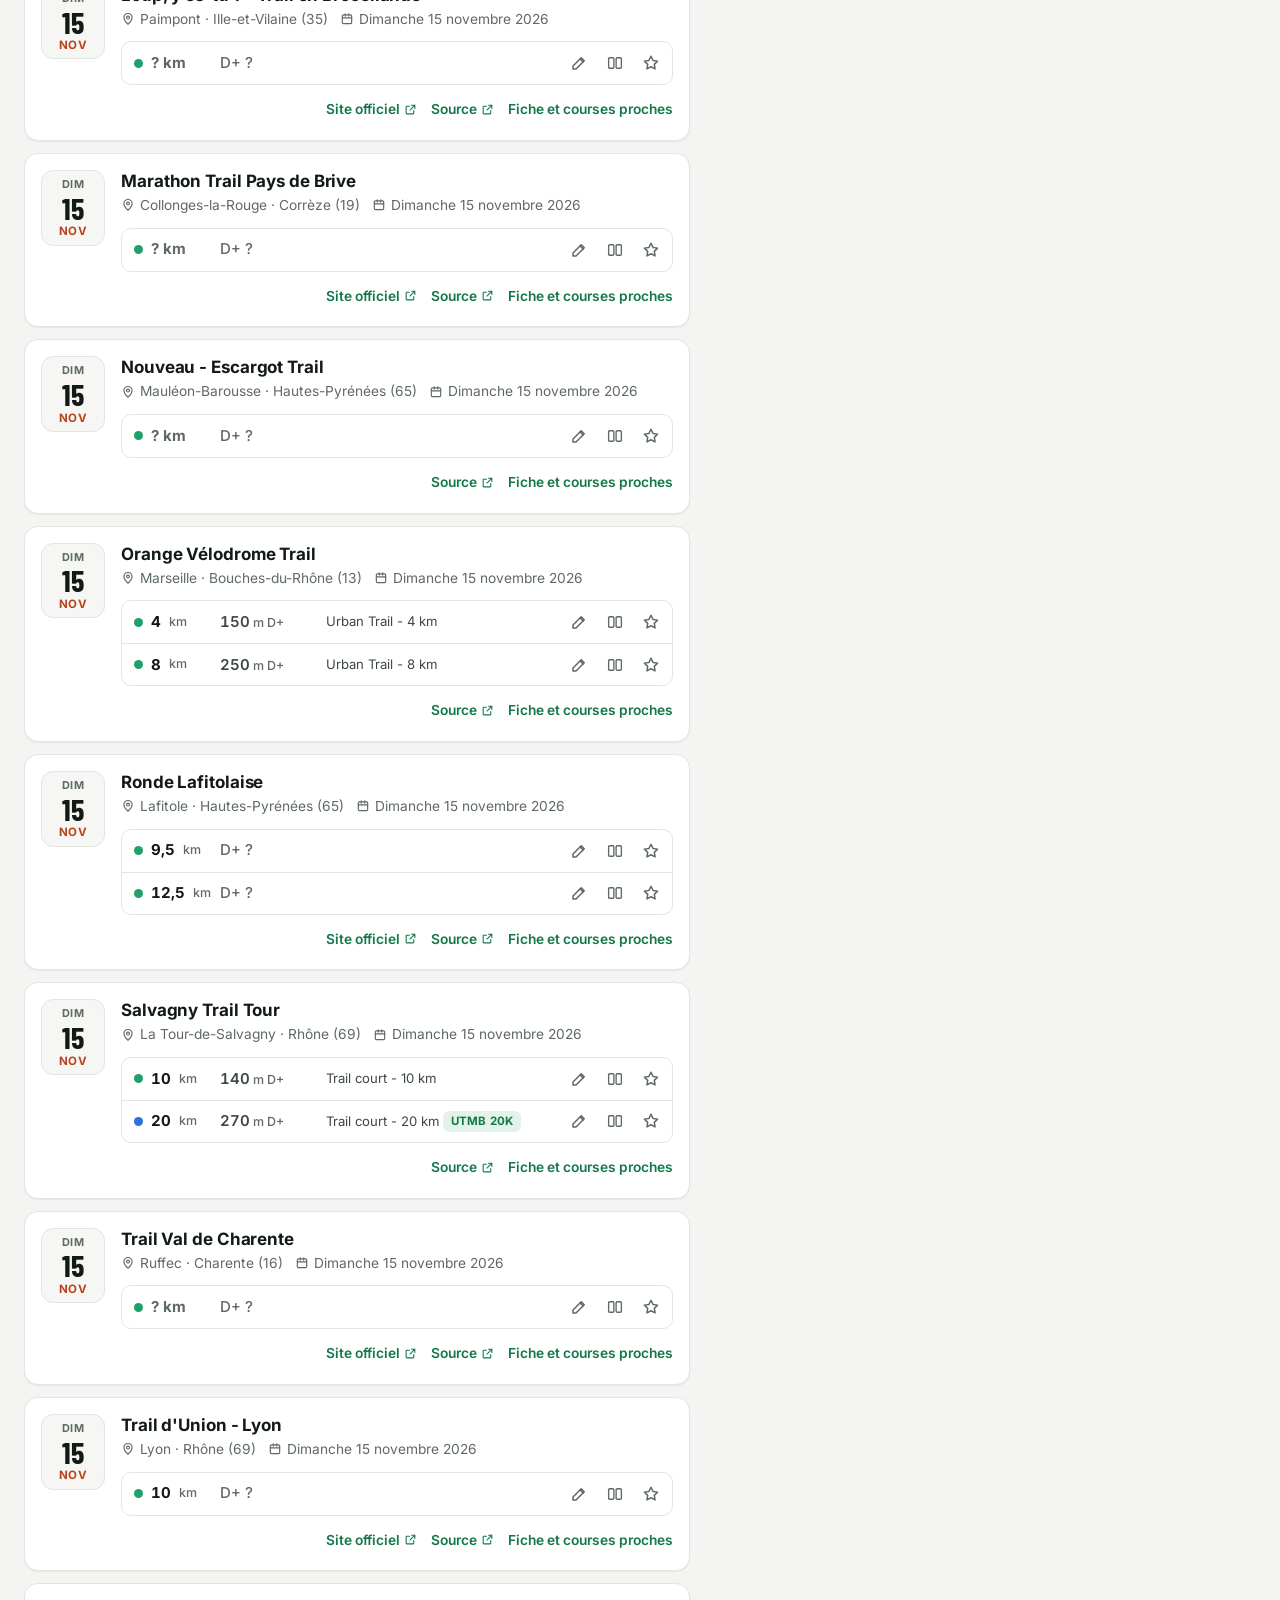
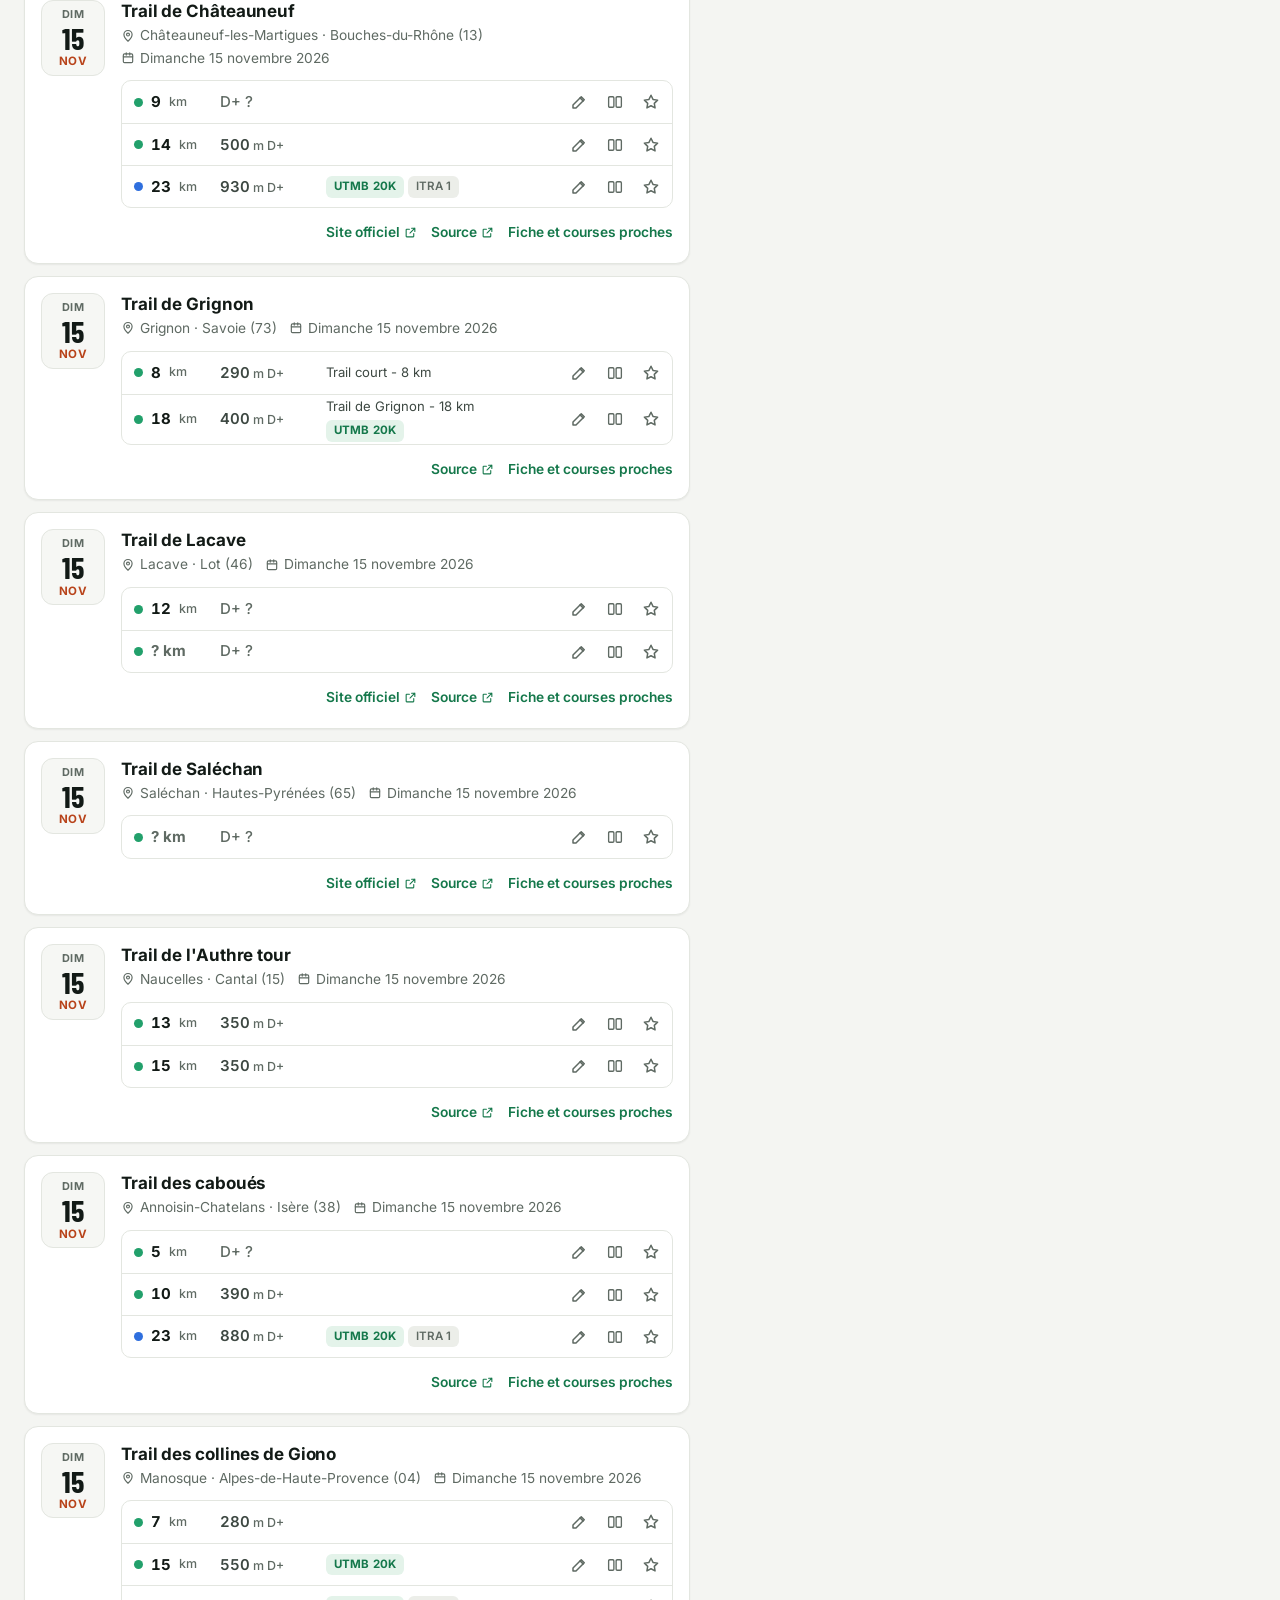
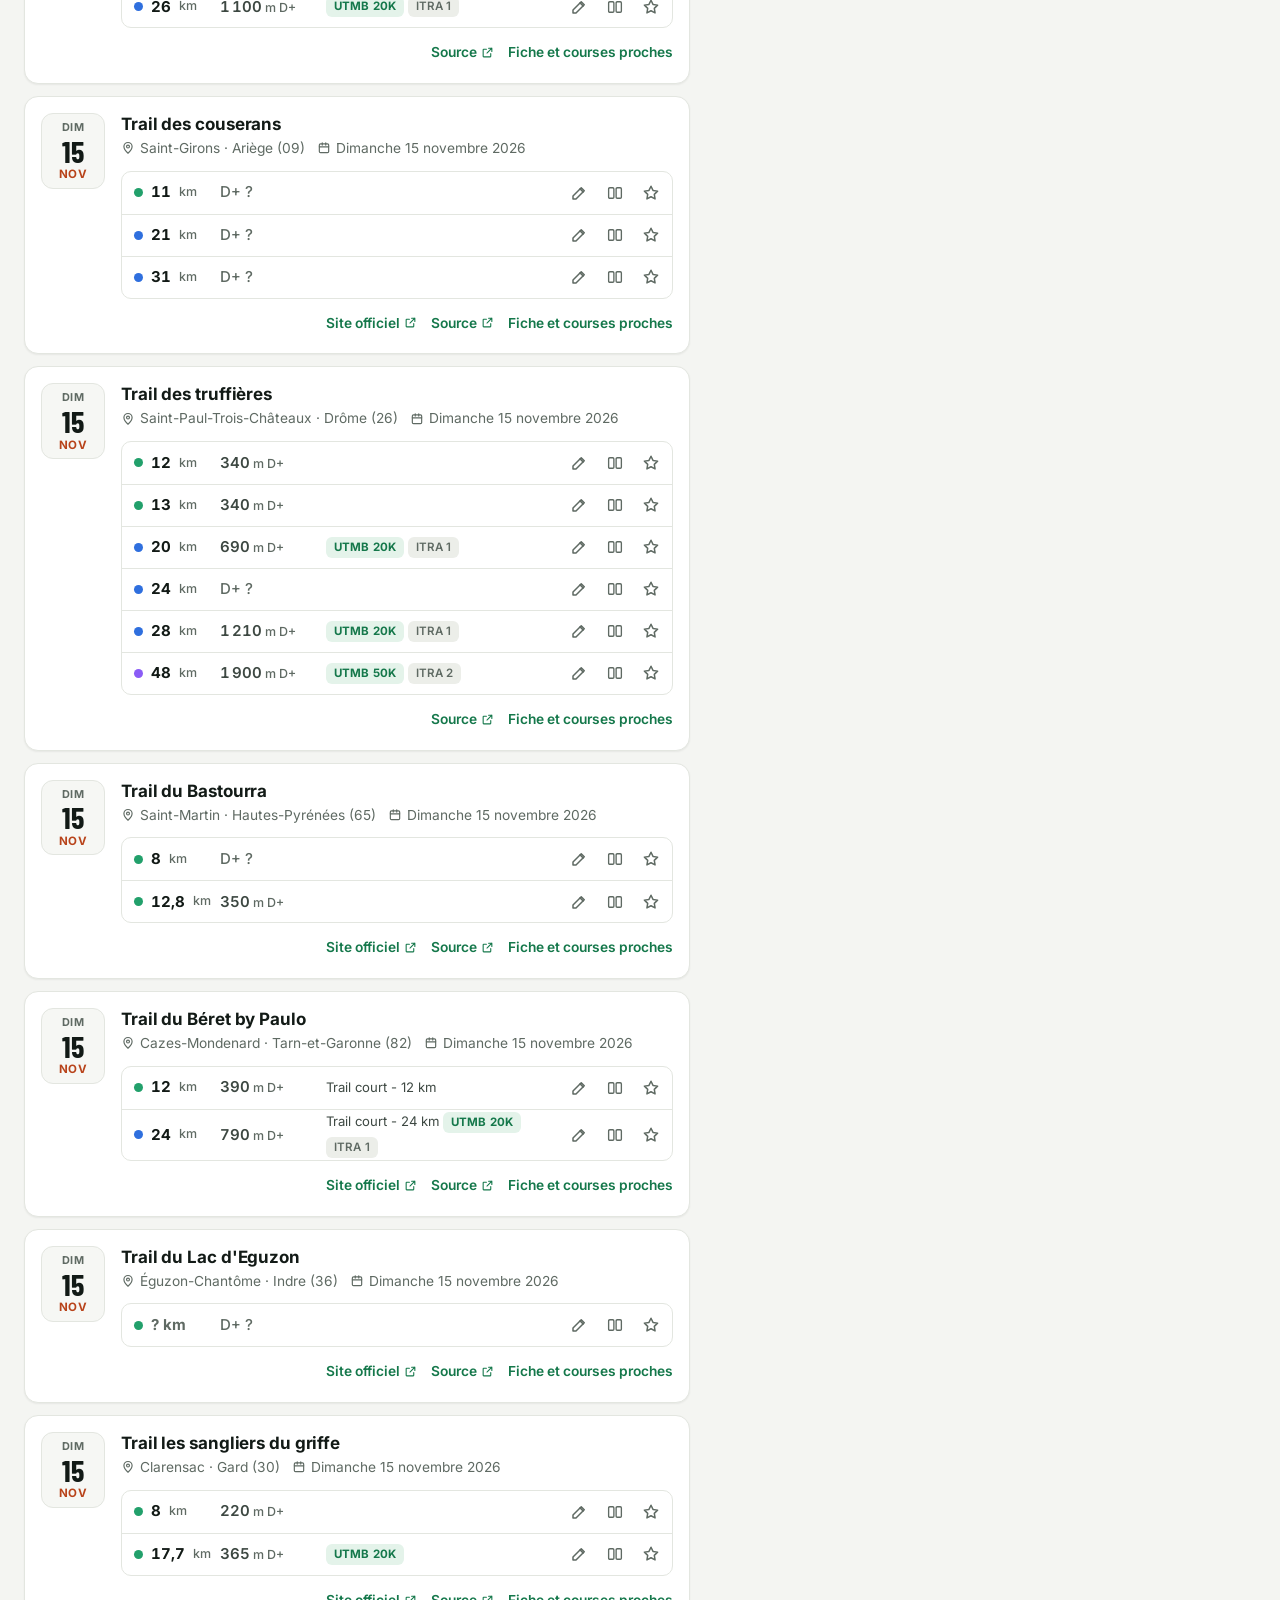
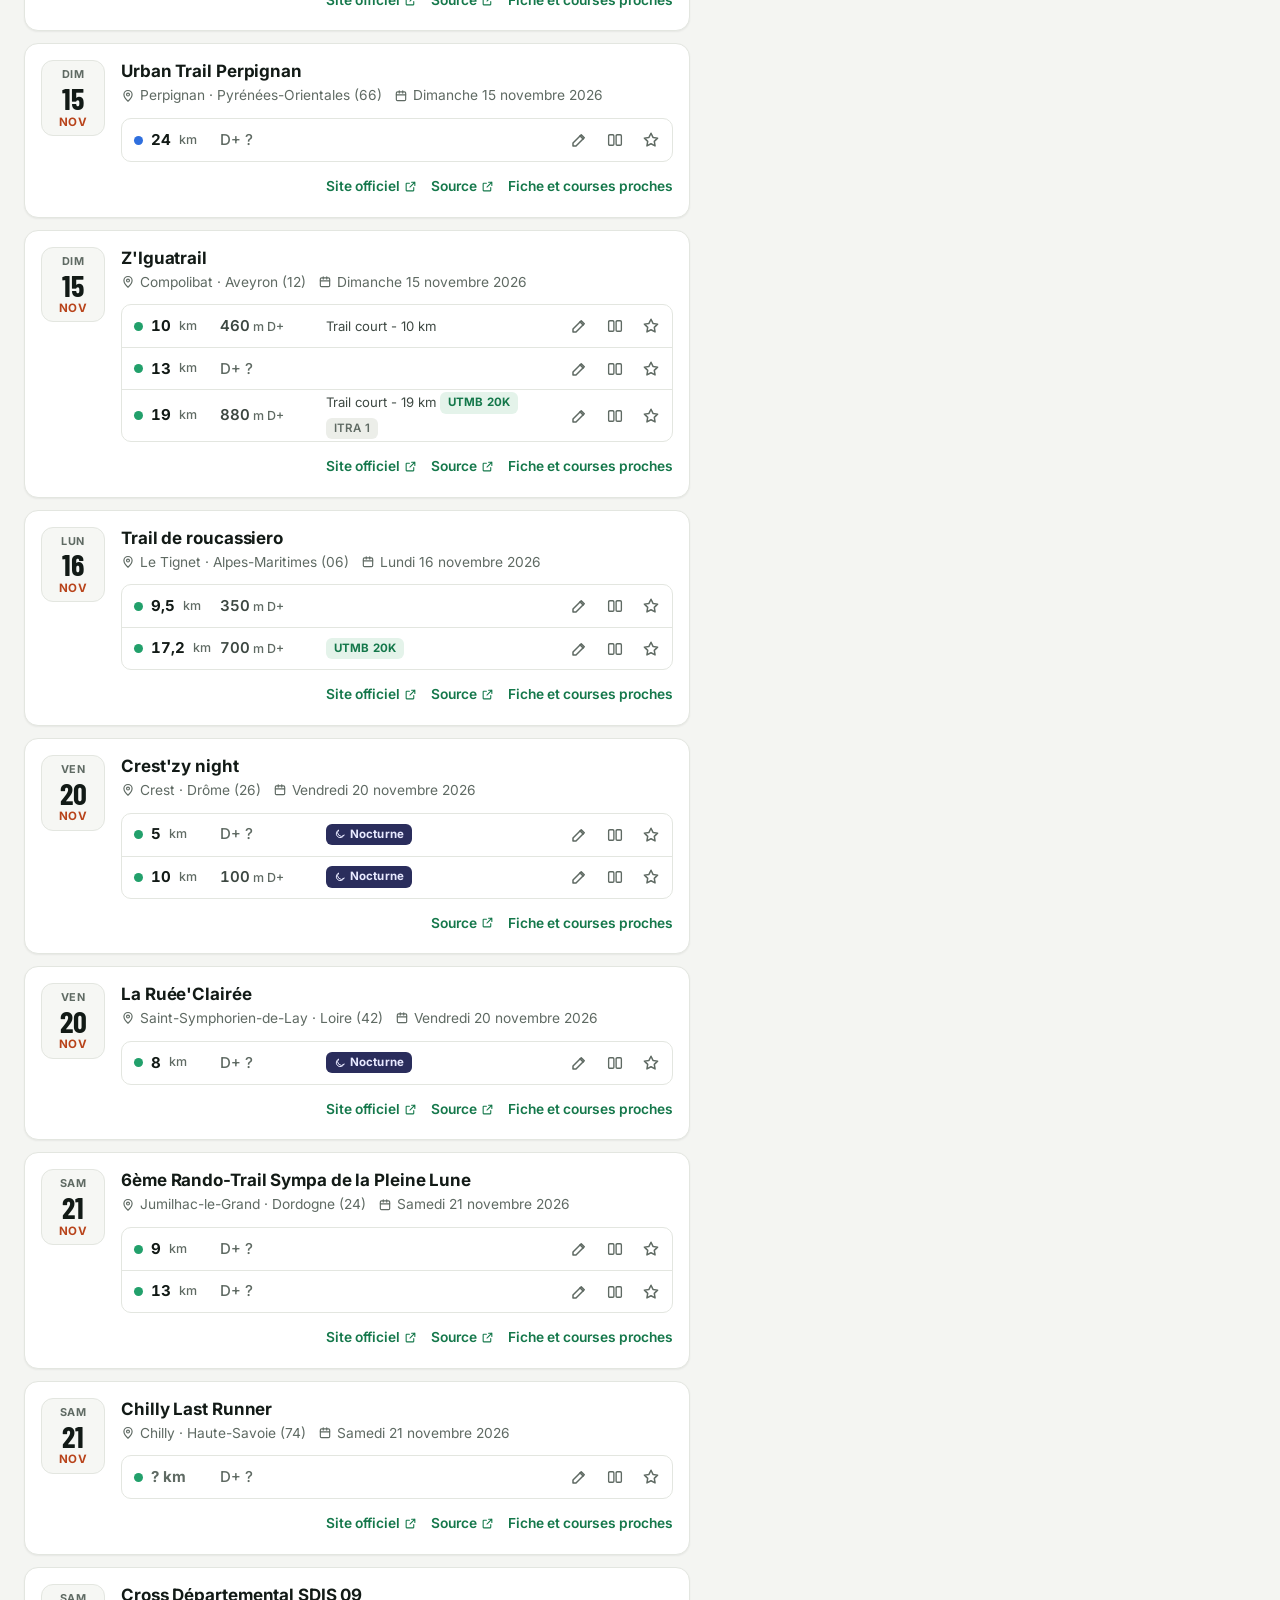
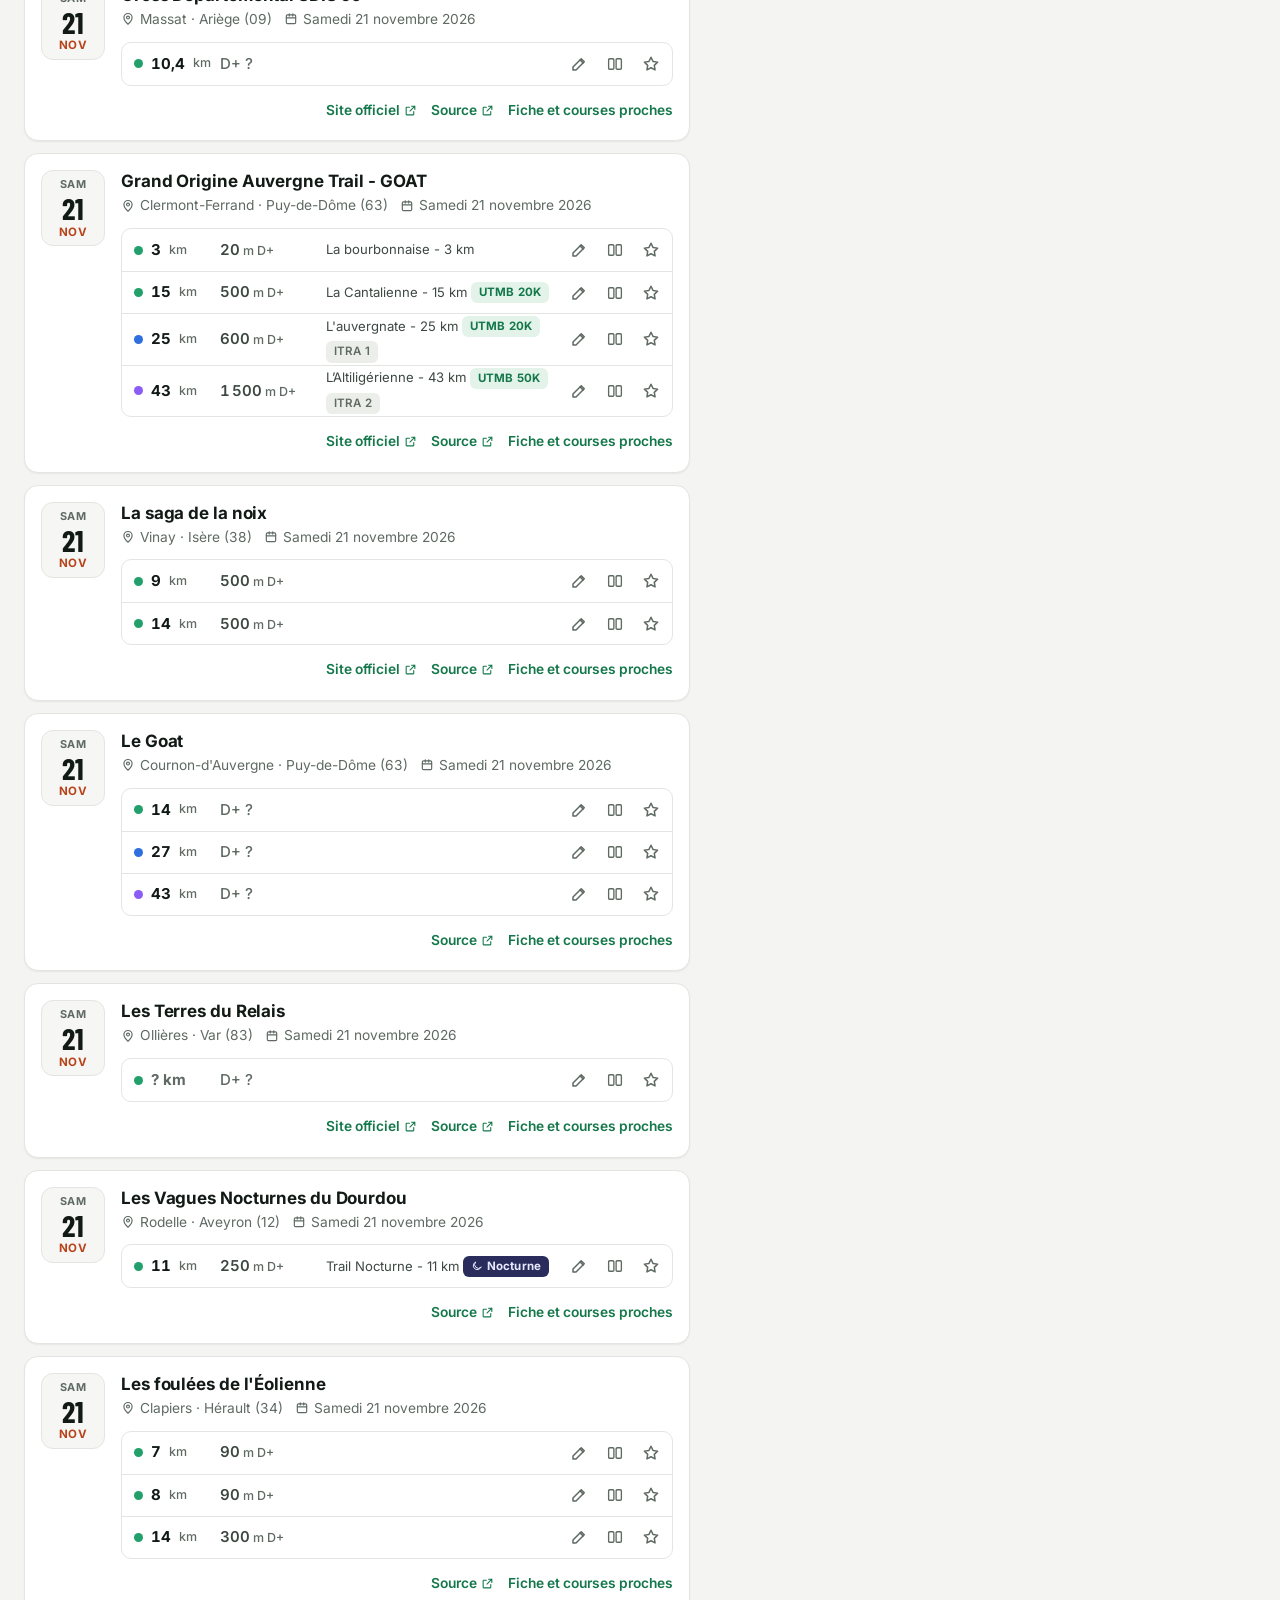
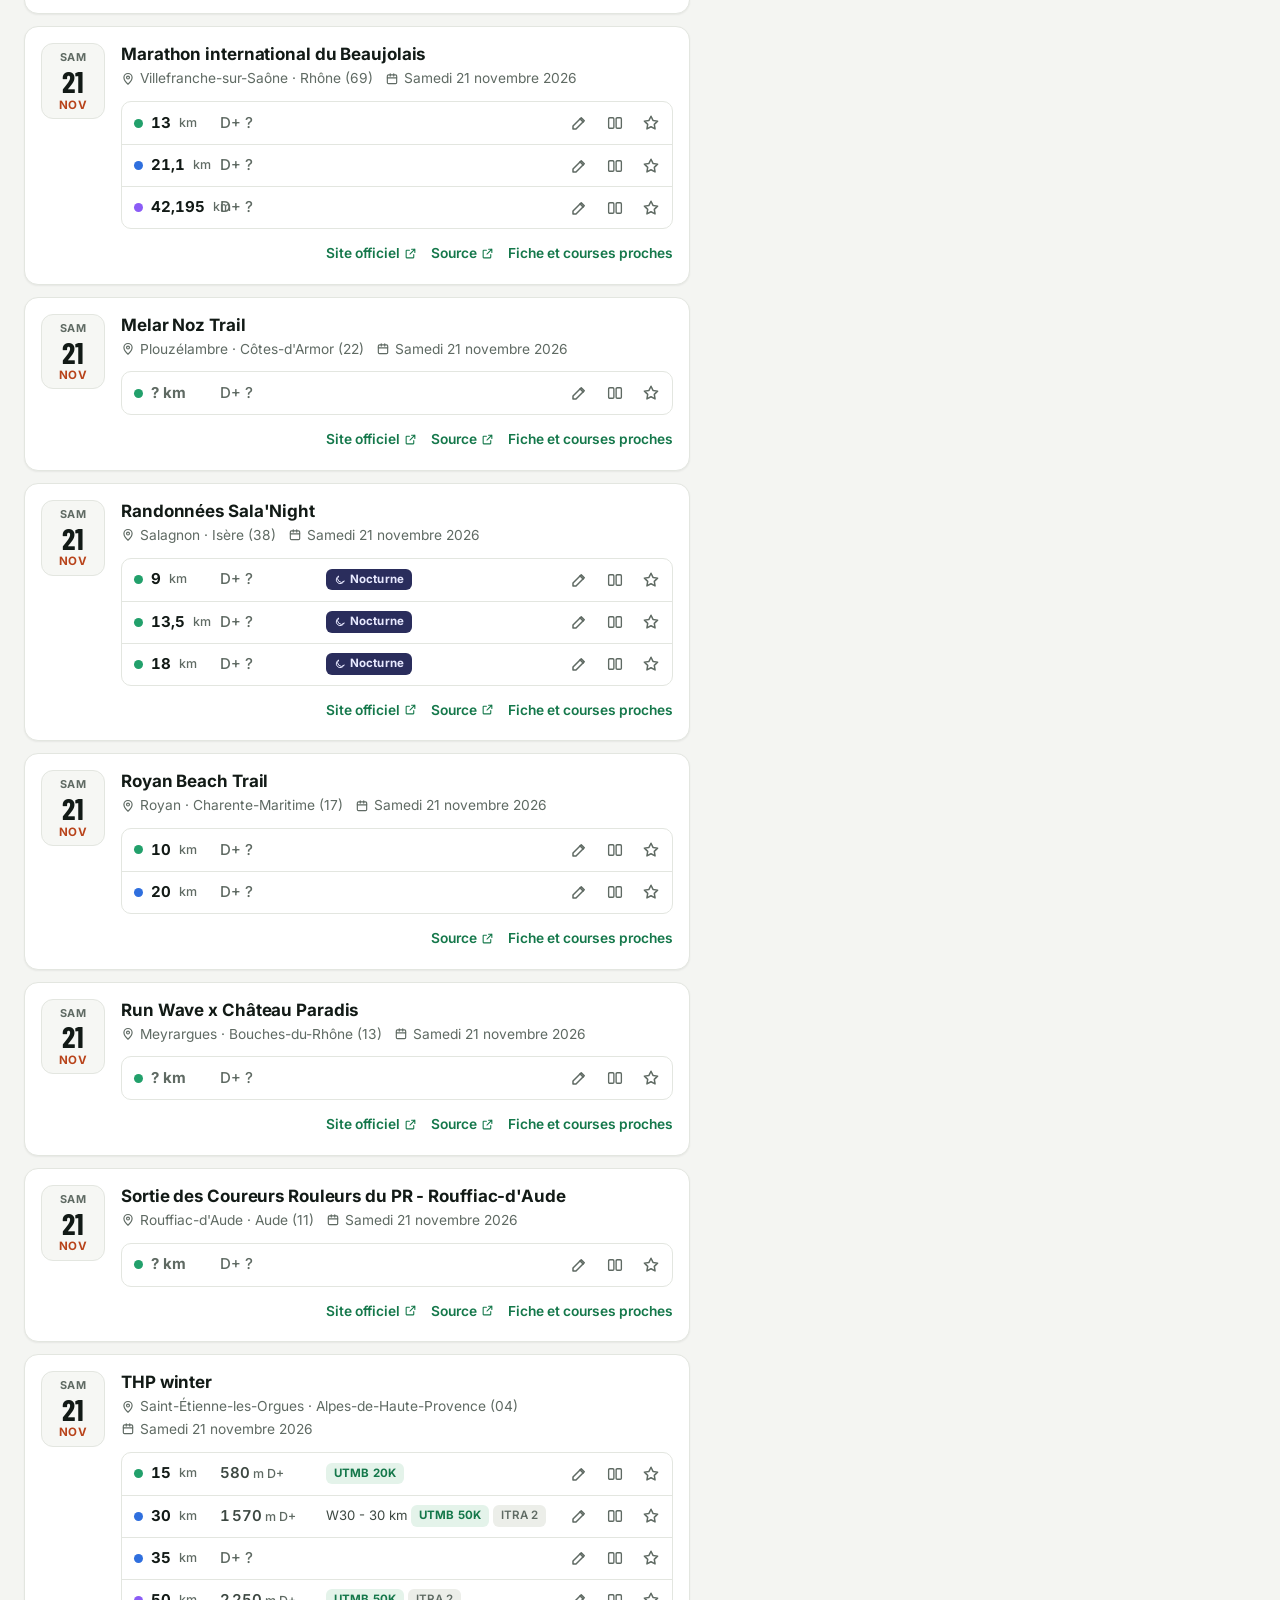
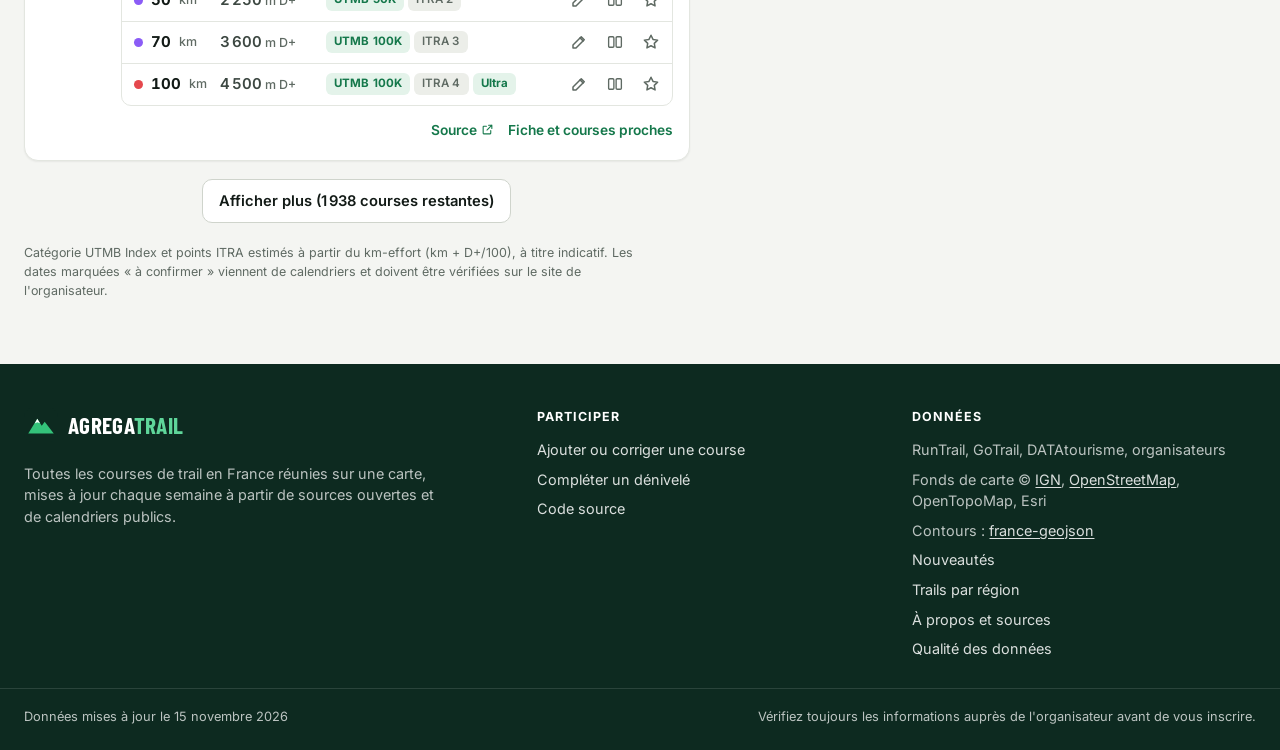
==== commit 21cd8b35: "Semaines libres : la disponibilité porte sur la semaine entière Une semaine prise (du lundi au diman" ====
--- a/site/index.html
+++ b/site/index.html
@@ -118,7 +118,7 @@
         </button>
       </div>
       <div class="chips" role="group" aria-label="Filtres rapides">
-        <button class="chip dispo" id="dispo-toggle" aria-pressed="false" title="Garder les courses des week-ends où je suis libre (bêta)"><i class="dot-trio" aria-hidden="true"></i>Week-ends dispo</button>
+        <button class="chip dispo" id="dispo-toggle" aria-pressed="false" title="Garder les courses des semaines où je suis libre (bêta)"><i class="dot-trio" aria-hidden="true"></i>Semaines libres</button>
         <span class="chips-sep"></span>
         <button class="chip" data-km="0-20"><i class="dot" style="--dc:var(--d1)"></i>&lt; 20 km</button>
         <button class="chip" data-km="20-42"><i class="dot" style="--dc:var(--d2)"></i>20–42 km</button>
@@ -184,9 +184,9 @@
     <div class="active-filters" id="active-filters" hidden></div>
     <div class="dispo-bar" id="dispo-bar" hidden>
       <p id="dispo-bar-text"></p>
-      <p class="dispo-bar-legend"><span><i class="dispo-dot ok"></i>date confirmée, week-end libre</span><span><i class="dispo-dot unsure"></i>date à confirmer</span></p>
+      <p class="dispo-bar-legend"><span><i class="dispo-dot ok"></i>date confirmée, semaine libre</span><span><i class="dispo-dot unsure"></i>date à confirmer</span></p>
       <div class="dispo-bar-actions">
-        <button type="button" class="btn ghost" id="dispo-settings">Mes week-ends</button>
+        <button type="button" class="btn ghost" id="dispo-settings">Mes semaines</button>
         <button type="button" class="btn ghost" id="dispo-off">Désactiver</button>
       </div>
     </div>
@@ -514,12 +514,25 @@
       <button class="dlg-x" value="close" aria-label="Fermer"><svg><use href="#i-x"/></svg></button>
     </header>
     <ul id="lists-list" class="lists-list"></ul>
-    <p id="lists-empty" class="dlg-sub" hidden>Aucune liste pour l'instant. Touchez l'étoile d'une course pour commencer.</p>
+    <p id="lists-empty" class="dlg-sub" hidden>Aucune liste pour l'instant. Touchez l'étoile d'une course pour commencer.
+      Vous aviez déjà des listes ? Utilisez « Restaurer » ci-dessous avec votre fichier de sauvegarde.</p>
     <div class="new-list">
       <input id="lists-new" type="text" placeholder="Nouvelle liste (ex. 20 km)" maxlength="60" autocomplete="off">
       <button type="button" id="lists-new-btn" class="btn">Créer</button>
     </div>
-    <p class="dlg-note">Vos listes et vos corrections sont enregistrées dans ce navigateur. Pour les retrouver ailleurs, partagez la liste par lien.</p>
+    <section class="backup" aria-labelledby="backup-h">
+      <h4 id="backup-h">Sauvegarde</h4>
+      <p id="backup-status" class="backup-status" role="status"></p>
+      <div class="backup-actions">
+        <button type="button" id="backup-save" class="btn primary"><svg aria-hidden="true"><use href="#i-download"/></svg>Sauvegarder dans un fichier</button>
+        <button type="button" id="backup-load" class="btn">Restaurer</button>
+        <input id="backup-file" type="file" accept=".json,application/json" hidden>
+      </div>
+      <p class="dlg-note">Vos listes, corrections et réglages restent dans ce navigateur seulement. Un autre navigateur,
+        l'icône du site installée sur l'écran d'accueil ou le navigateur intégré d'une application (lien ouvert depuis
+        un mail, GitHub…) ne les voient pas, et un navigateur peut effacer les données d'un site. Le fichier de
+        sauvegarde contient tout : gardez-le, et « Restaurer » ajoute son contenu sans rien effacer.</p>
+    </section>
   </form>
 </dialog>
 
@@ -587,14 +600,14 @@
   </form>
 </dialog>
 
-<!-- ===== Dialogue : mes week-ends (bêta) ===== -->
+<!-- ===== Dialogue : mes semaines (bêta) ===== -->
 <dialog id="dlg-dispo" class="dlg dlg-wide" aria-labelledby="dispo-title">
   <form method="dialog" class="dlg-inner" id="dispo-form">
     <header class="dlg-head">
       <div>
         <p class="dlg-kicker">Disponibilités · bêta</p>
-        <h3 id="dispo-title">Mes week-ends</h3>
-        <p class="dlg-sub">Touchez un week-end pour le passer de <b class="dc-tag free">libre</b> à <b class="dc-tag busy">pris</b>. Pour une semaine entière (vacances, déplacement), touchez « sem. » au début de la ligne.</p>
+        <h3 id="dispo-title">Mes semaines</h3>
+        <p class="dlg-sub">Touchez une semaine pour la passer de <b class="dc-tag free">libre</b> à <b class="dc-tag busy">prise</b>. Une semaine compte en entier, du lundi au dimanche : une course un mardi ou un vendredi d'une semaine prise est indisponible.</p>
       </div>
       <button class="dlg-x" value="cancel" formnovalidate aria-label="Fermer"><svg><use href="#i-x"/></svg></button>
     </header>
@@ -603,13 +616,13 @@
       <h4 id="dc-rythme-t">Raccourci : un rythme qui se répète</h4>
       <div class="seg" role="radiogroup" aria-label="Rythme" id="dc-every">
         <button type="button" role="radio" data-every="0">Aucun</button>
-        <button type="button" role="radio" data-every="2">1 week-end sur 2</button>
+        <button type="button" role="radio" data-every="2">1 semaine sur 2</button>
         <button type="button" role="radio" data-every="3">1 sur 3</button>
         <button type="button" role="radio" data-every="4">1 sur 4</button>
       </div>
       <div class="dc-phase" id="dc-phase" hidden>
-        <span>Premier week-end pris :</span>
-        <div class="dc-phase-opts" id="dc-phase-opts" role="radiogroup" aria-label="Premier week-end pris"></div>
+        <span>Première semaine prise :</span>
+        <div class="dc-phase-opts" id="dc-phase-opts" role="radiogroup" aria-label="Première semaine prise"></div>
       </div>
     </section>
 
@@ -620,12 +633,12 @@
         <button type="button" class="dlg-x" id="dc-next" aria-label="Mois suivant">›</button>
       </div>
       <div id="dc-grid" class="dc-grid"></div>
-      <p class="dc-legend"><span><i class="dc-sw free"></i>libre</span><span><i class="dc-sw busy"></i>pris</span><span><i class="dc-sw wk"></i>semaine prise</span><span><b class="dc-rep">↻</b> vient du rythme</span><button type="button" class="dc-clear" id="dc-clear">Effacer mes coches</button></p>
+      <p class="dc-legend"><span><i class="dc-sw free"></i>libre</span><span><i class="dc-sw busy"></i>prise</span><span><b class="dc-rep">↻</b> vient du rythme</span><button type="button" class="dc-clear" id="dc-clear">Effacer mes coches</button></p>
     </section>
 
     <p class="dc-bilan" id="dispo-preview" aria-live="polite"></p>
 
-    <label class="check"><input type="checkbox" id="dispo-hide"> Masquer les courses où je suis pris (sinon elles restent affichées en rouge)</label>
+    <label class="check"><input type="checkbox" id="dispo-hide"> Masquer les courses des semaines prises (sinon elles restent affichées en rouge)</label>
     <p class="dlg-note">Réglage enregistré dans ce navigateur uniquement. Une date que vous avez complétée et cochée « confirmée » compte comme confirmée.</p>
     <footer class="dlg-foot dc-foot">
       <button class="btn ghost" value="cancel" formnovalidate>Annuler</button>
--- a/site/style.css
+++ b/site/style.css
@@ -629,6 +629,14 @@
 .check-list span { flex: 1; font-weight: 600; overflow-wrap: anywhere; }
 .check-list small { color: var(--muted); white-space: nowrap; }
 .new-list { display: flex; gap: 8px; }
+/* Sauvegarde des listes dans un fichier (dialogue « Mes listes ») */
+.backup { display: grid; gap: 8px; padding-top: 12px; border-top: 1px solid var(--border); }
+.backup h4 { margin: 0; font-size: .95rem; }
+.backup-status { margin: 0; font-size: .88rem; color: var(--muted); }
+.backup-status.warn { background: var(--ws-bg); color: var(--ws-fg); padding: 6px 10px; border-radius: var(--radius-sm); }
+.backup-actions { display: flex; flex-wrap: wrap; gap: 8px; }
+.backup-actions .btn { flex: 1 1 auto; }
+.backup-actions svg { width: 18px; height: 18px; fill: none; stroke: currentColor; stroke-width: 1.8; }
 .new-list input { flex: 1; }
 
 .lists-list li { display: flex; align-items: stretch; border: 1px solid var(--border); border-radius: var(--radius-sm); overflow: hidden; }
@@ -923,7 +931,7 @@
   .gp-form label:has(select) { flex-basis: 100%; }
 }
 
-/* ----- Réglage « Mes week-ends » : calendrier à toucher ----- */
+/* ----- Réglage « Mes semaines » : calendrier à toucher ----- */
 #dlg-dispo .dlg-inner { gap: 16px; }
 .dc-tag { display: inline-block; padding: 0 7px; border-radius: 999px; font-weight: 700; color: #fff; }
 .dc-tag.free { background: var(--dispo-ok); }
@@ -940,62 +948,50 @@
 .dc-nav .dlg-x { font-size: 1.4rem; line-height: 1; color: var(--text); }
 .dc-nav .dlg-x:disabled { opacity: .35; cursor: default; }
 .dc-grid { touch-action: pan-y; }
-.dc-head, .dc-row { display: grid; grid-template-columns: 46px repeat(5, minmax(0, 1fr)) minmax(96px, 2.4fr); gap: 4px; align-items: center; }
-.dc-head { font-size: .72rem; font-weight: 600; color: var(--muted); text-align: center; padding-bottom: 4px; }
-.dc-head span:last-child { color: var(--text-2); }
+.dc-head, .dc-row { display: grid; grid-template-columns: minmax(0, 1fr) 128px; gap: 8px; align-items: center; }
+.dc-days { display: grid; grid-template-columns: repeat(7, minmax(0, 1fr)); align-items: center; }
+.dc-head { font-size: .72rem; font-weight: 600; color: var(--muted); text-align: center; padding: 0 12px 4px; }
+.dc-head > span:last-child { color: var(--text-2); }
+.dc-head .we { color: var(--text-2); }
 .dc-rows { display: grid; gap: 6px; }
-.dc-row { border-radius: 12px; padding: 2px; transition: background .2s; }
-.dc-day { text-align: center; font-size: .82rem; color: var(--text-2); font-variant-numeric: tabular-nums; }
-.dc-day.out { color: var(--muted); opacity: .45; }
-.dc-day.auj { font-weight: 800; color: var(--primary); }
-.dc-wk {
-  height: 44px; border: 1px dashed var(--border-strong); border-radius: 10px; background: transparent; color: var(--muted);
-  font: inherit; font-size: .72rem; font-weight: 600; cursor: pointer;
-}
-.dc-wk:hover:not(:disabled) { border-color: var(--dispo-busy); color: var(--dispo-busy); }
-.dc-row.wk-on { background: repeating-linear-gradient(135deg, color-mix(in srgb, var(--dispo-busy) 14%, transparent) 0 6px, transparent 6px 12px); }
-.dc-row.wk-on .dc-wk { background: var(--dispo-busy); border: 0; color: #fff; font-size: .95rem; }
-.dc-row.wk-on .dc-day { color: var(--dispo-busy); text-decoration: line-through; }
-.dc-we {
-  position: relative; display: grid; grid-template-columns: auto 1fr; align-items: center; gap: 0 8px; min-height: 52px; padding: 4px 10px;
-  border-radius: 12px; border: 2px solid var(--st); background: color-mix(in srgb, var(--st) 14%, var(--surface)); color: var(--text);
+.dc-row {
+  --st: var(--dispo-ok); width: 100%; min-height: 52px; padding: 4px 6px 4px 12px; border-radius: 14px;
+  border: 2px solid var(--st); background: color-mix(in srgb, var(--st) 12%, var(--surface)); color: var(--text);
   font: inherit; text-align: left; cursor: pointer; transition: transform .12s, background .2s, border-color .2s;
 }
-.dc-we.free { --st: var(--dispo-ok); }
-.dc-we.busy { --st: var(--dispo-busy); background: var(--dispo-busy); color: #fff; }
-.dc-we:hover:not(:disabled) { transform: translateY(-1px); box-shadow: var(--shadow-sm); }
-.dc-we:active:not(:disabled) { transform: scale(.96); }
-.dc-we:disabled { cursor: default; }
-.dc-row.past { opacity: .45; }
-.dc-row.wk-on .dc-we { --st: var(--dispo-busy); background: transparent; color: var(--dispo-busy); border-style: dashed; }
-.dc-we-d { grid-row: span 2; font-family: var(--font-display); font-size: 1.25rem; font-weight: 700; font-variant-numeric: tabular-nums; }
-.dc-we-d i { font-style: normal; opacity: .6; margin: 0 1px; }
-.dc-we-s { display: inline-flex; align-items: center; gap: 4px; font-size: .78rem; font-weight: 700; text-transform: uppercase; letter-spacing: .4px; }
+.dc-row.busy { --st: var(--dispo-busy); background: var(--dispo-busy); color: #fff; }
+.dc-row:hover:not(:disabled) { transform: translateY(-1px); box-shadow: var(--shadow-sm); }
+.dc-row:active:not(:disabled) { transform: scale(.98); }
+.dc-row:disabled { cursor: default; opacity: .45; }
+.dc-day { text-align: center; font-family: var(--font-display); font-size: 1.15rem; font-weight: 600; font-variant-numeric: tabular-nums; }
+.dc-day.we { font-weight: 700; }
+.dc-day.out { opacity: .4; }
+.dc-day.auj { text-decoration: underline 2px; text-underline-offset: 4px; }
+.dc-st { display: grid; gap: 1px; justify-items: start; padding: 4px 8px; border-radius: 10px; background: color-mix(in srgb, var(--st) 18%, var(--surface)); color: var(--text); }
+.dc-row.busy .dc-st { background: rgba(255, 255, 255, .18); color: #fff; }
+.dc-st-l { display: inline-flex; align-items: center; gap: 4px; font-size: .78rem; font-weight: 700; text-transform: uppercase; letter-spacing: .4px; }
 .dc-ico { width: 16px; height: 16px; border-radius: 50%; display: inline-grid; place-items: center; font: normal 800 10px/1 system-ui, sans-serif; background: var(--st); color: #fff; }
-.dc-we.free .dc-ico::before { content: "✓"; }
-.dc-we.busy .dc-ico { background: #fff; color: var(--dispo-busy); }
-.dc-we.busy .dc-ico::before { content: "✕"; }
-.dc-row.wk-on .dc-ico { background: var(--dispo-busy); color: #fff; }
-.dc-n { font-size: .7rem; opacity: .8; white-space: nowrap; overflow: hidden; text-overflow: ellipsis; }
+.dc-row.free .dc-ico::before { content: "✓"; }
+.dc-row.busy .dc-ico { background: #fff; color: var(--dispo-busy); }
+.dc-row.busy .dc-ico::before { content: "✕"; }
+.dc-n { font-size: .72rem; opacity: .85; white-space: nowrap; }
 .dc-rep { font-style: normal; font-weight: 800; opacity: .85; }
-.dc-we.pop, .dc-row.pop { animation: dc-pop .28s ease-out; }
-@keyframes dc-pop { 40% { transform: scale(1.06); } }
+.dc-row.pop { animation: dc-pop .28s ease-out; }
+@keyframes dc-pop { 40% { transform: scale(1.03); } }
 .dc-legend { margin: 0; display: flex; flex-wrap: wrap; gap: 4px 14px; font-size: .8rem; color: var(--muted); }
 .dc-legend span { display: inline-flex; align-items: center; gap: 6px; }
 .dc-sw { display: inline-block; width: 18px; height: 12px; border-radius: 4px; }
 .dc-sw.free { border: 2px solid var(--dispo-ok); background: color-mix(in srgb, var(--dispo-ok) 14%, var(--surface)); }
 .dc-sw.busy { background: var(--dispo-busy); }
-.dc-sw.wk { background: repeating-linear-gradient(135deg, color-mix(in srgb, var(--dispo-busy) 40%, transparent) 0 3px, transparent 3px 6px); border: 1px solid var(--dispo-busy); }
 .dc-bilan { margin: 0; padding: 10px 12px; border-radius: 10px; background: var(--surface-2); font-size: .88rem; line-height: 1.6; }
 #dlg-dispo label.check { display: flex; align-items: center; gap: 8px; font-size: .9rem; min-height: 44px; }
 .dc-foot { position: sticky; bottom: 0; background: var(--surface); padding: 10px 0 4px; box-shadow: 0 -8px 12px -8px rgba(0,0,0,.12); }
 .dc-clear { border: 0; background: none; padding: 0; margin-left: auto; font: inherit; font-size: .8rem; font-weight: 600; color: var(--primary); text-decoration: underline; cursor: pointer; }
 @media (max-width: 760px) {
-  .dc-head, .dc-row { grid-template-columns: 38px repeat(5, minmax(0, 1fr)) 148px; gap: 2px; }
-  .dc-wk { height: 40px; font-size: .66rem; }
-  .dc-day { font-size: .78rem; }
-  .dc-we { padding: 4px 8px; gap: 0 6px; min-height: 48px; }
-  .dc-we-d { font-size: 1.1rem; }
-  .dc-we-s { font-size: .72rem; }
-
-}
+  .dc-head, .dc-row { grid-template-columns: minmax(0, 1fr) 104px; gap: 6px; }
+  .dc-head { padding: 0 8px 4px; }
+  .dc-row { padding: 4px 4px 4px 8px; }
+  .dc-day { font-size: 1.02rem; }
+  .dc-st { padding: 4px 6px; }
+  .dc-st-l { font-size: .72rem; }
+}
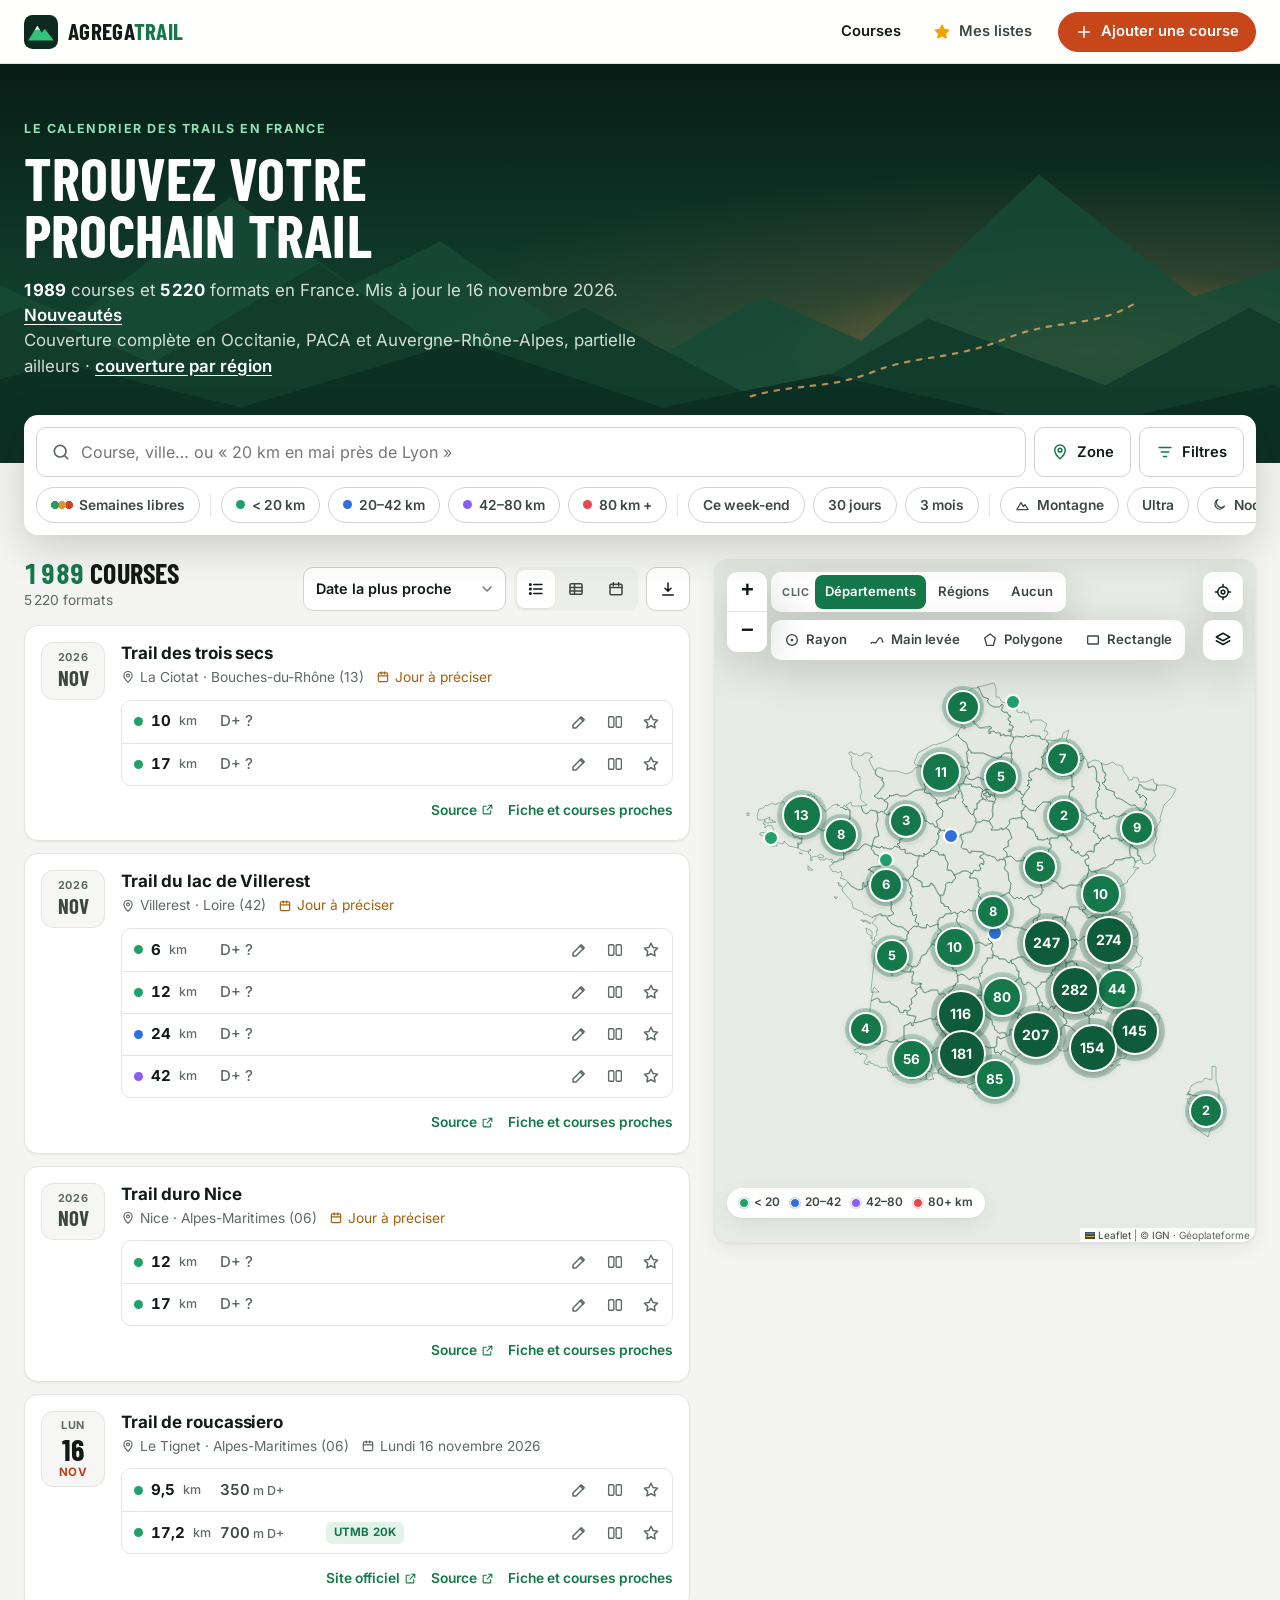
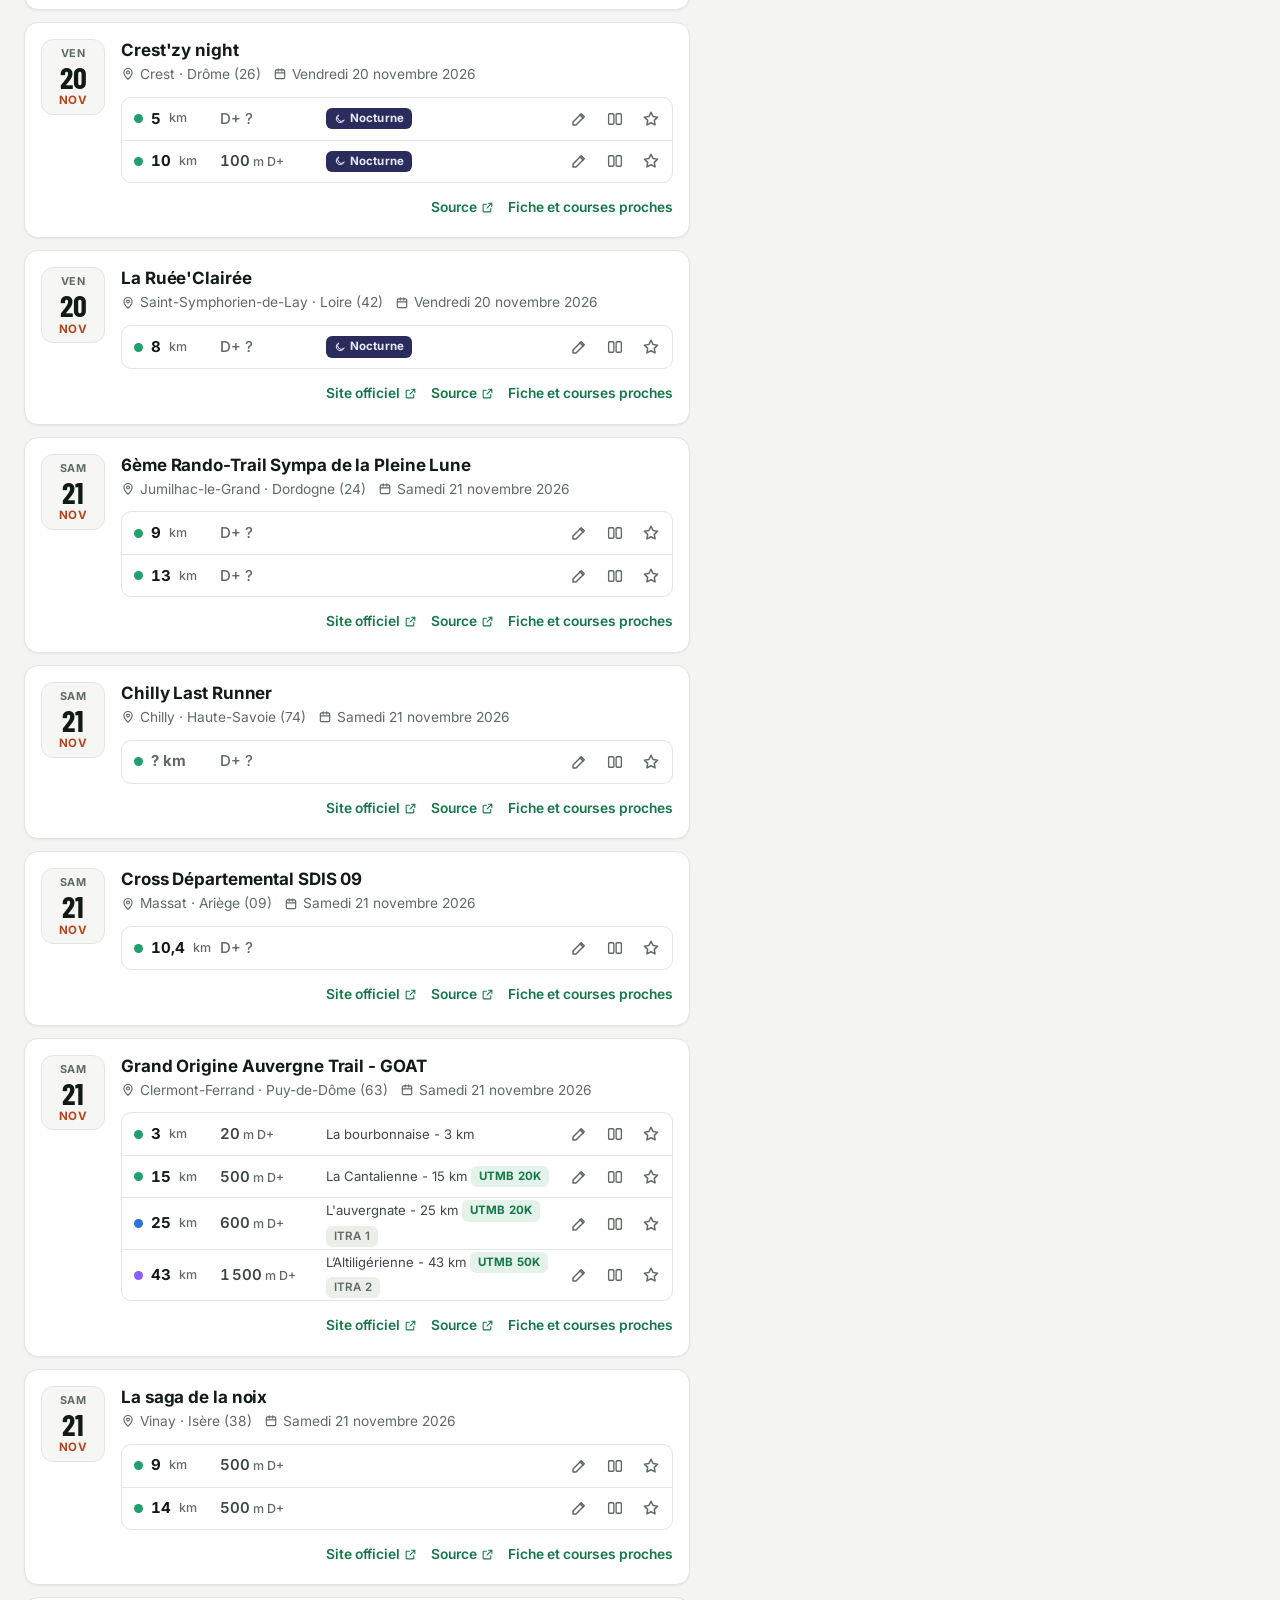
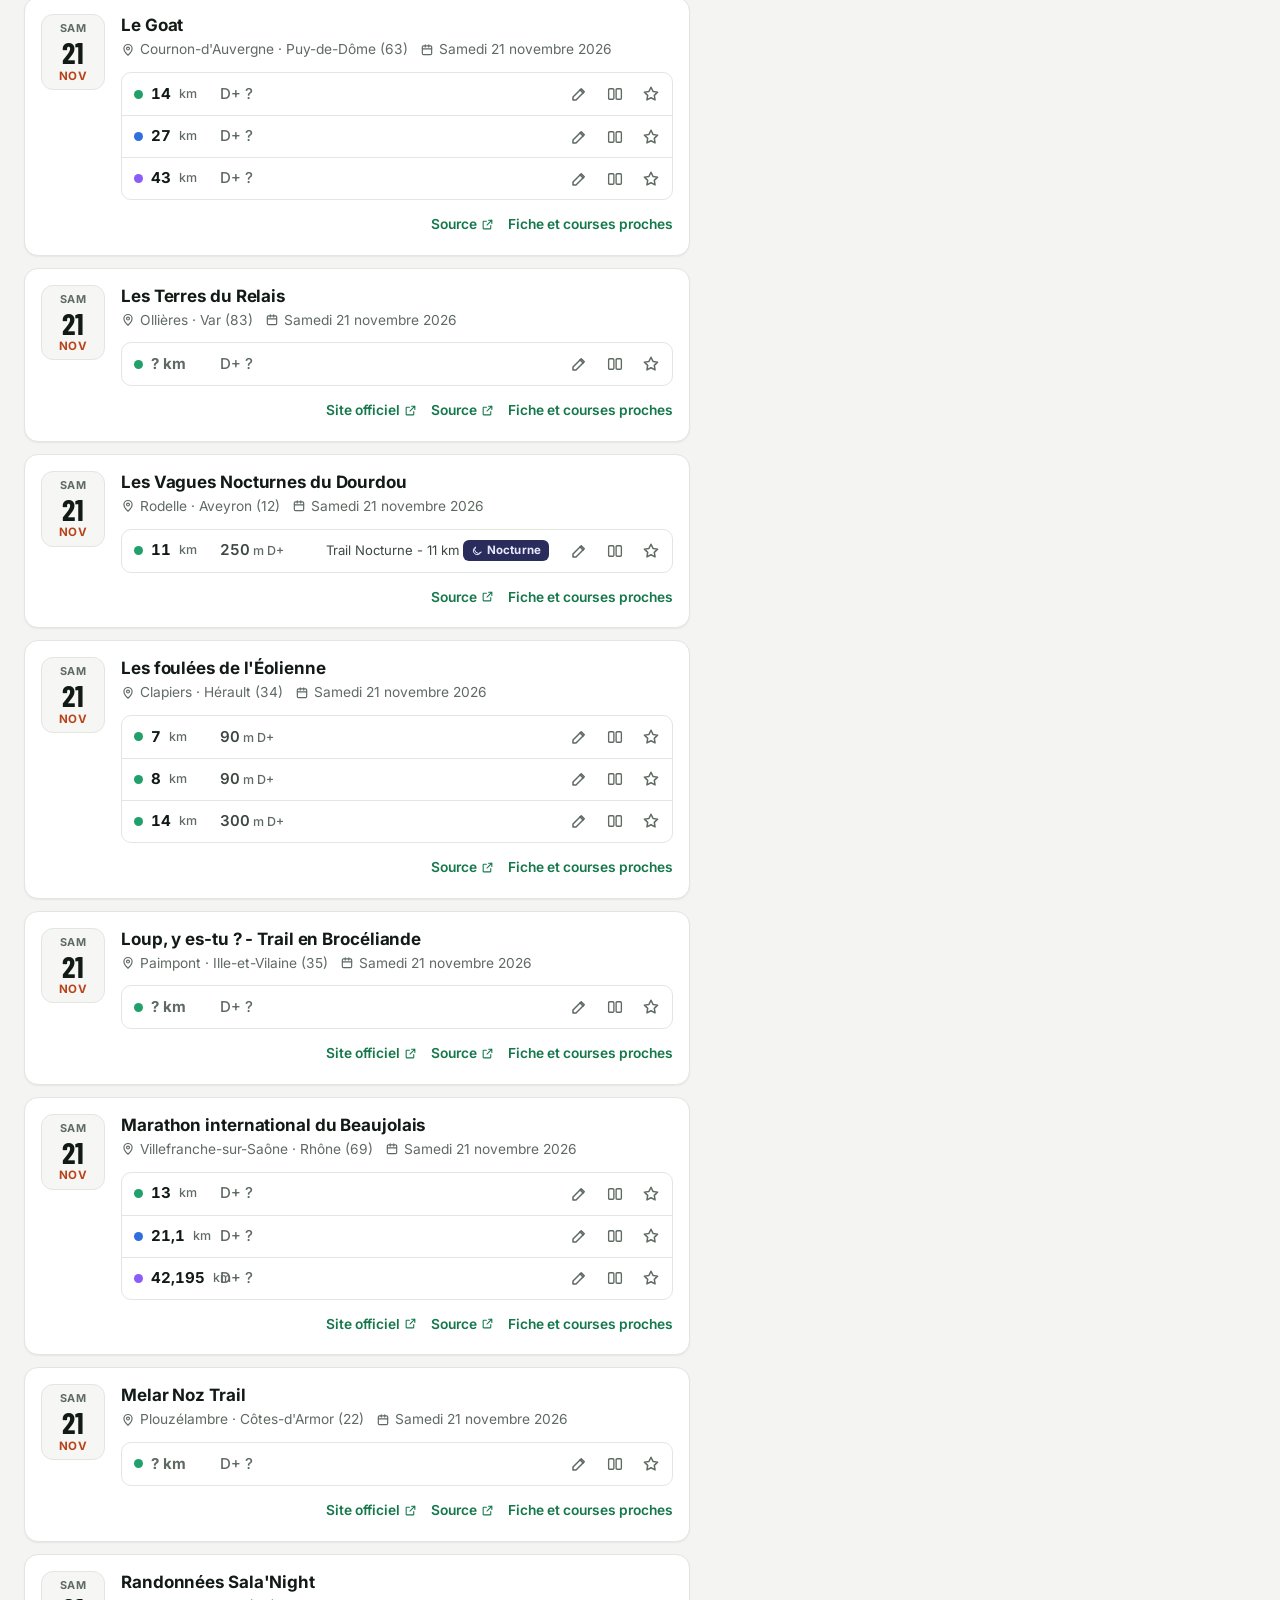
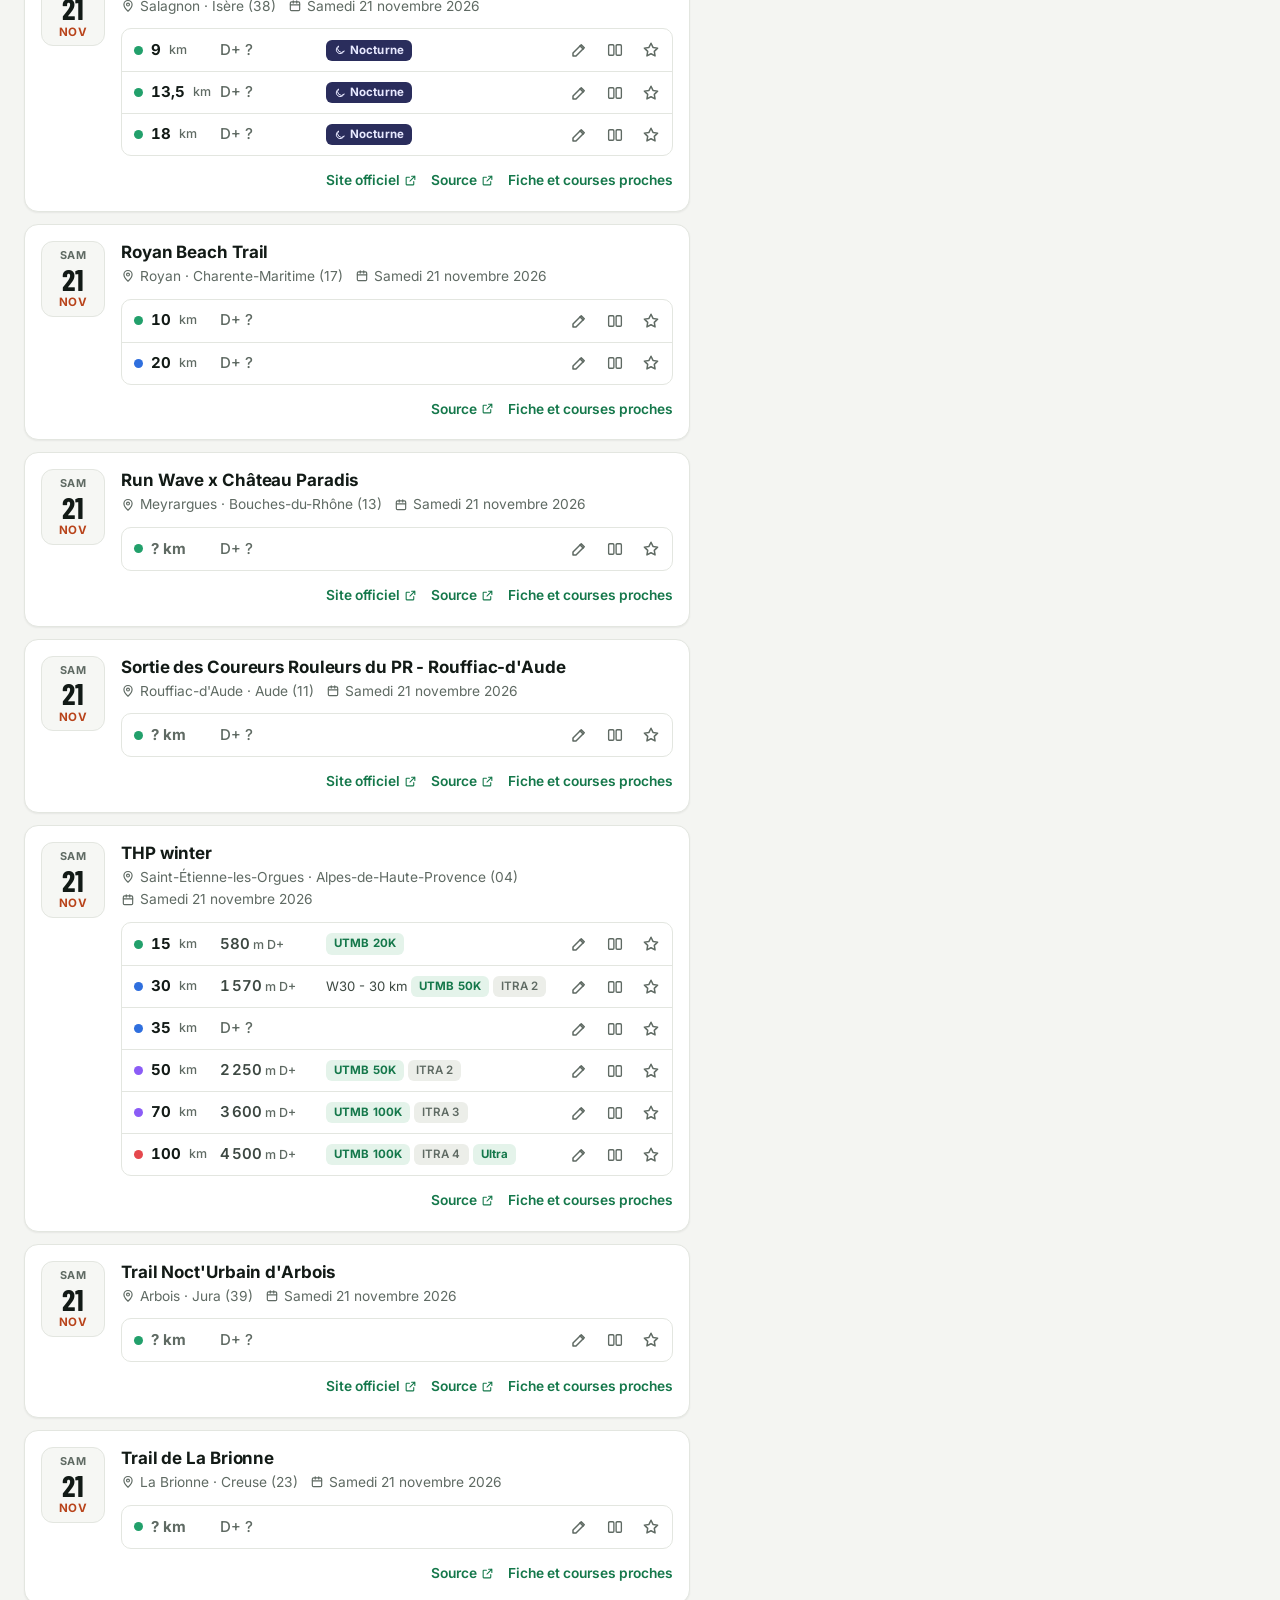
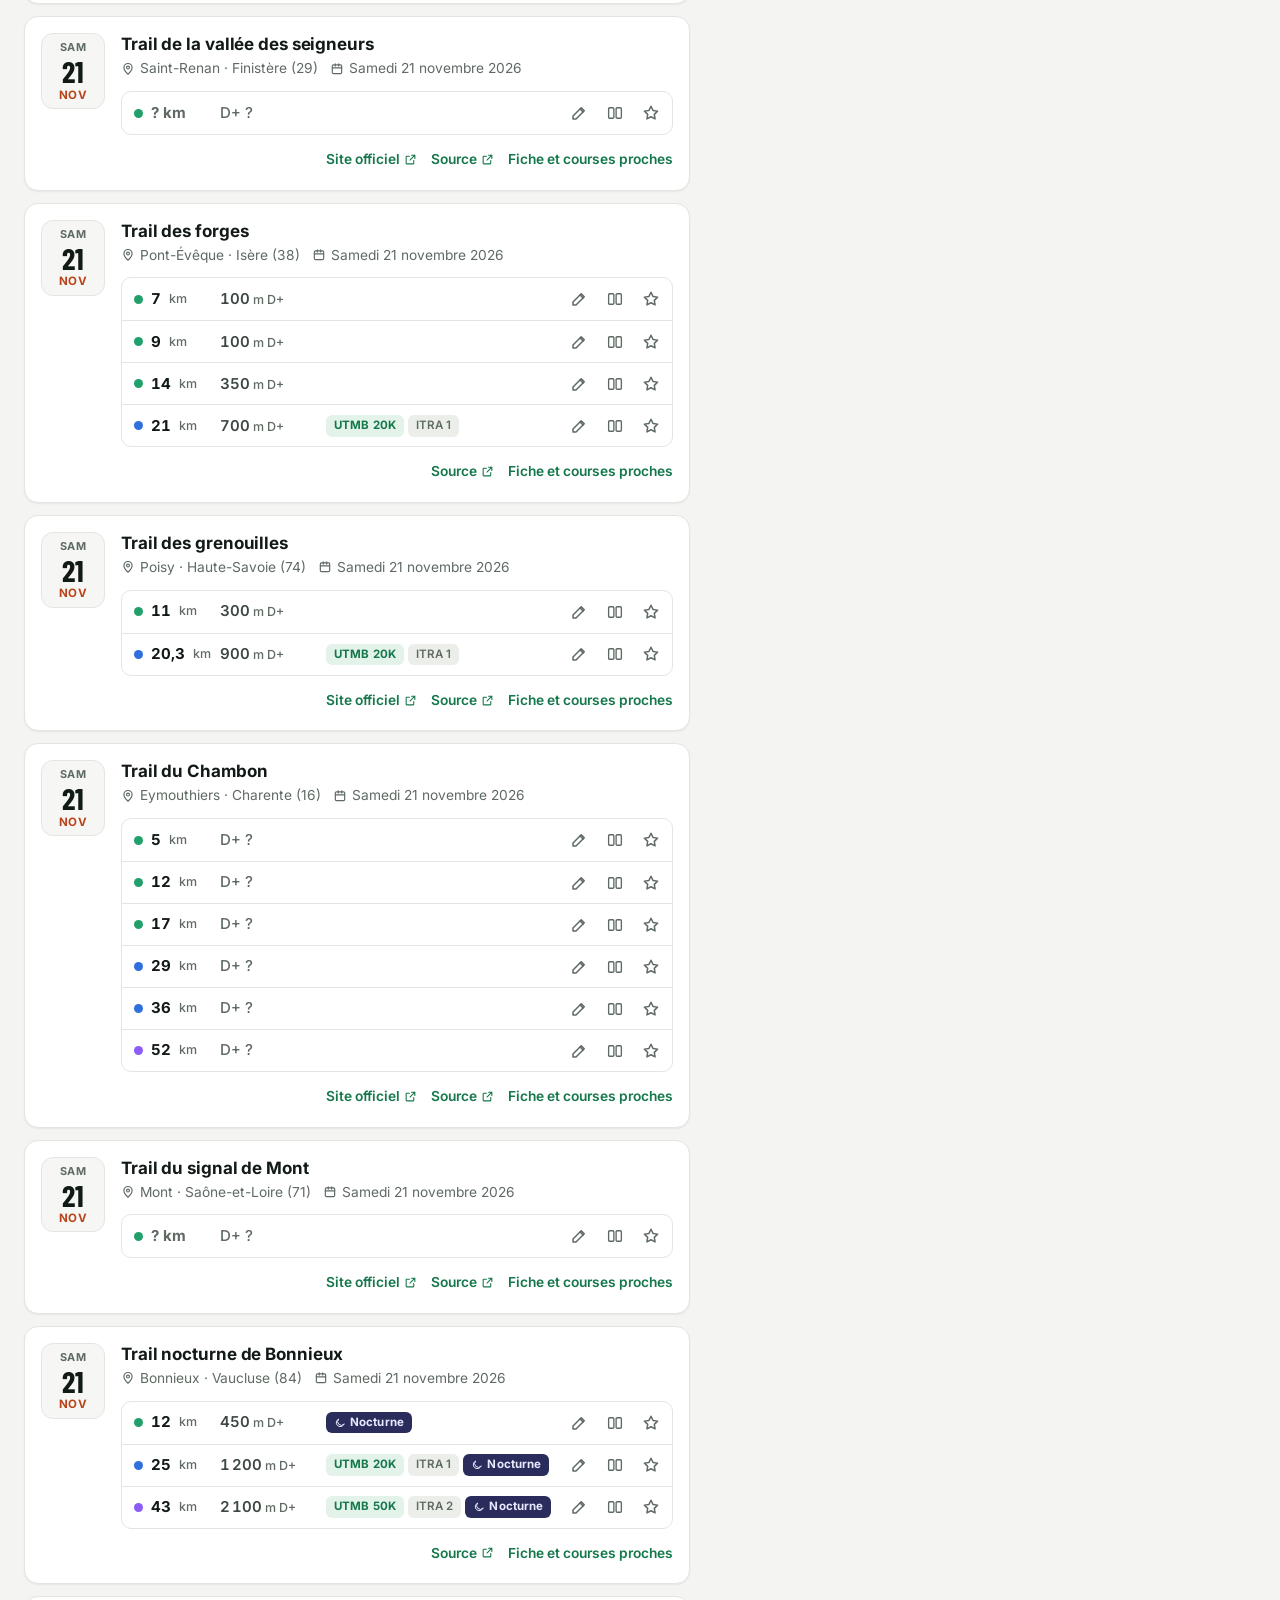
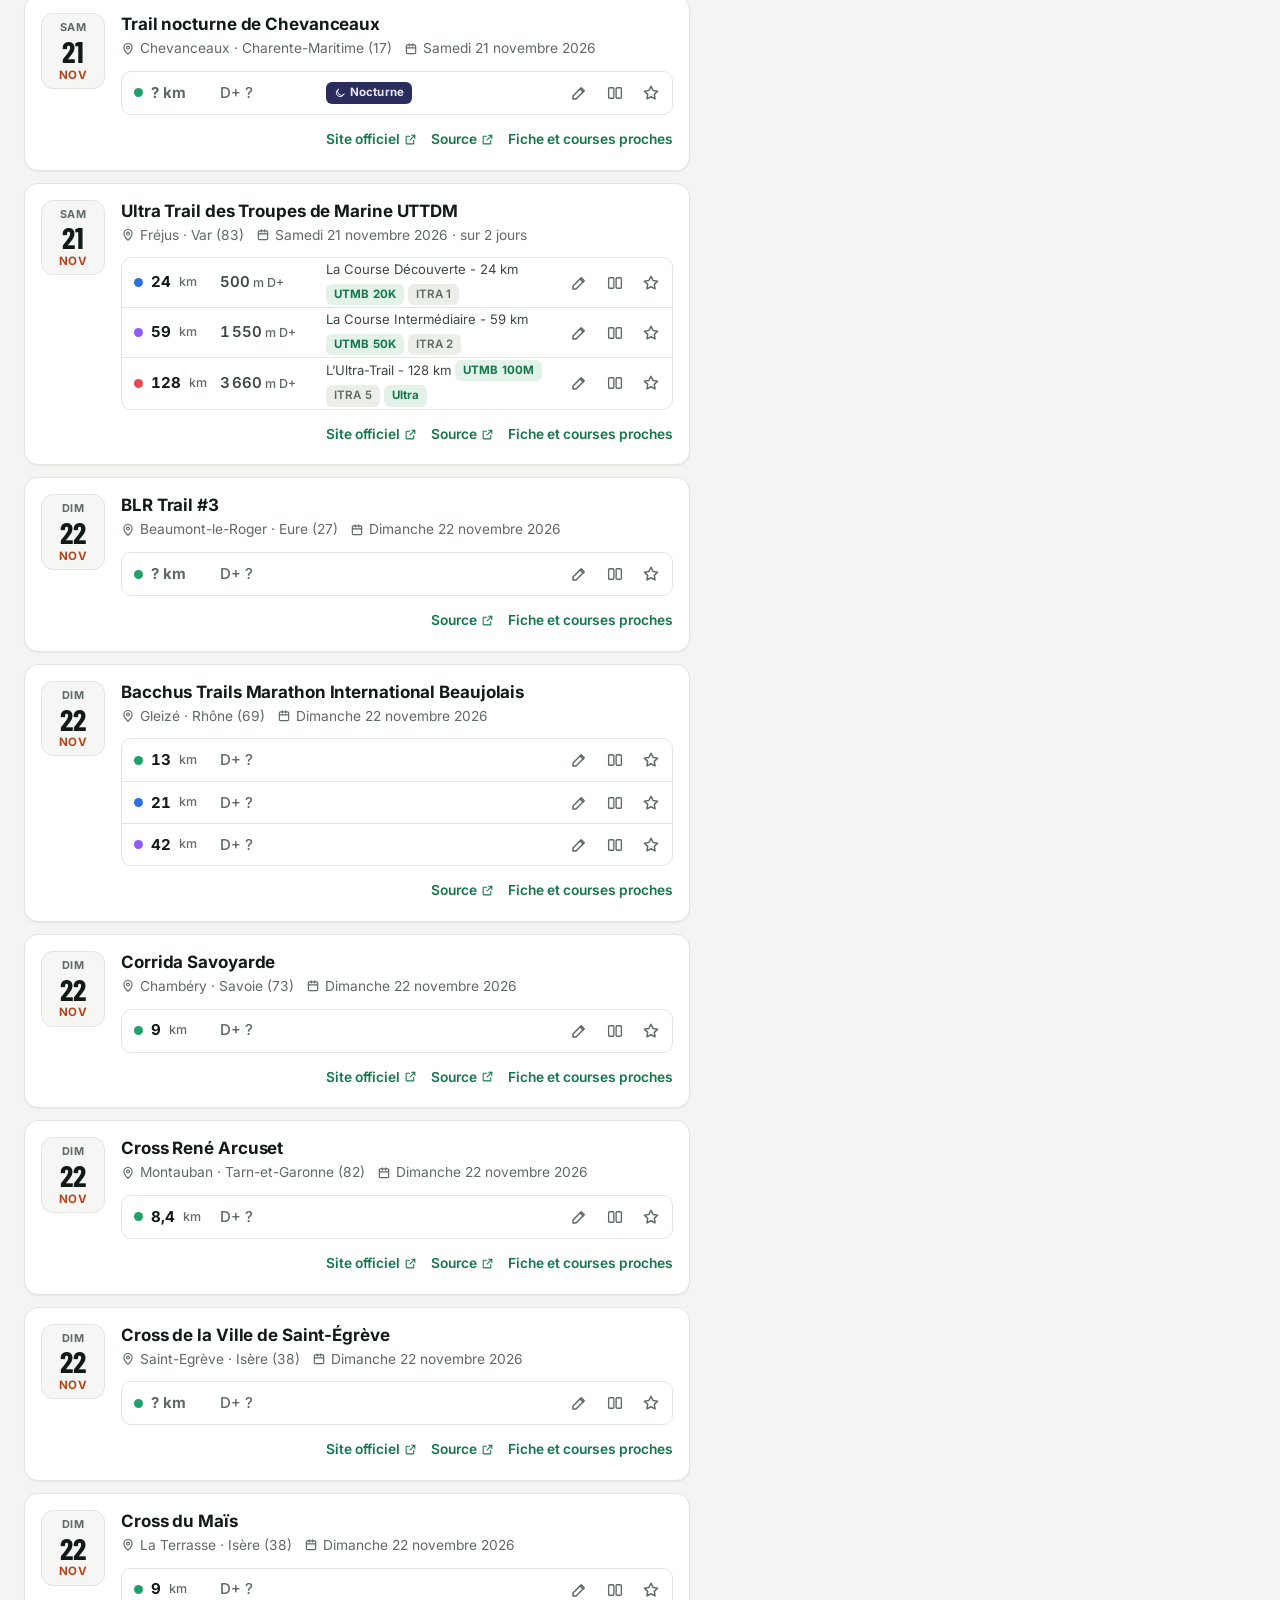
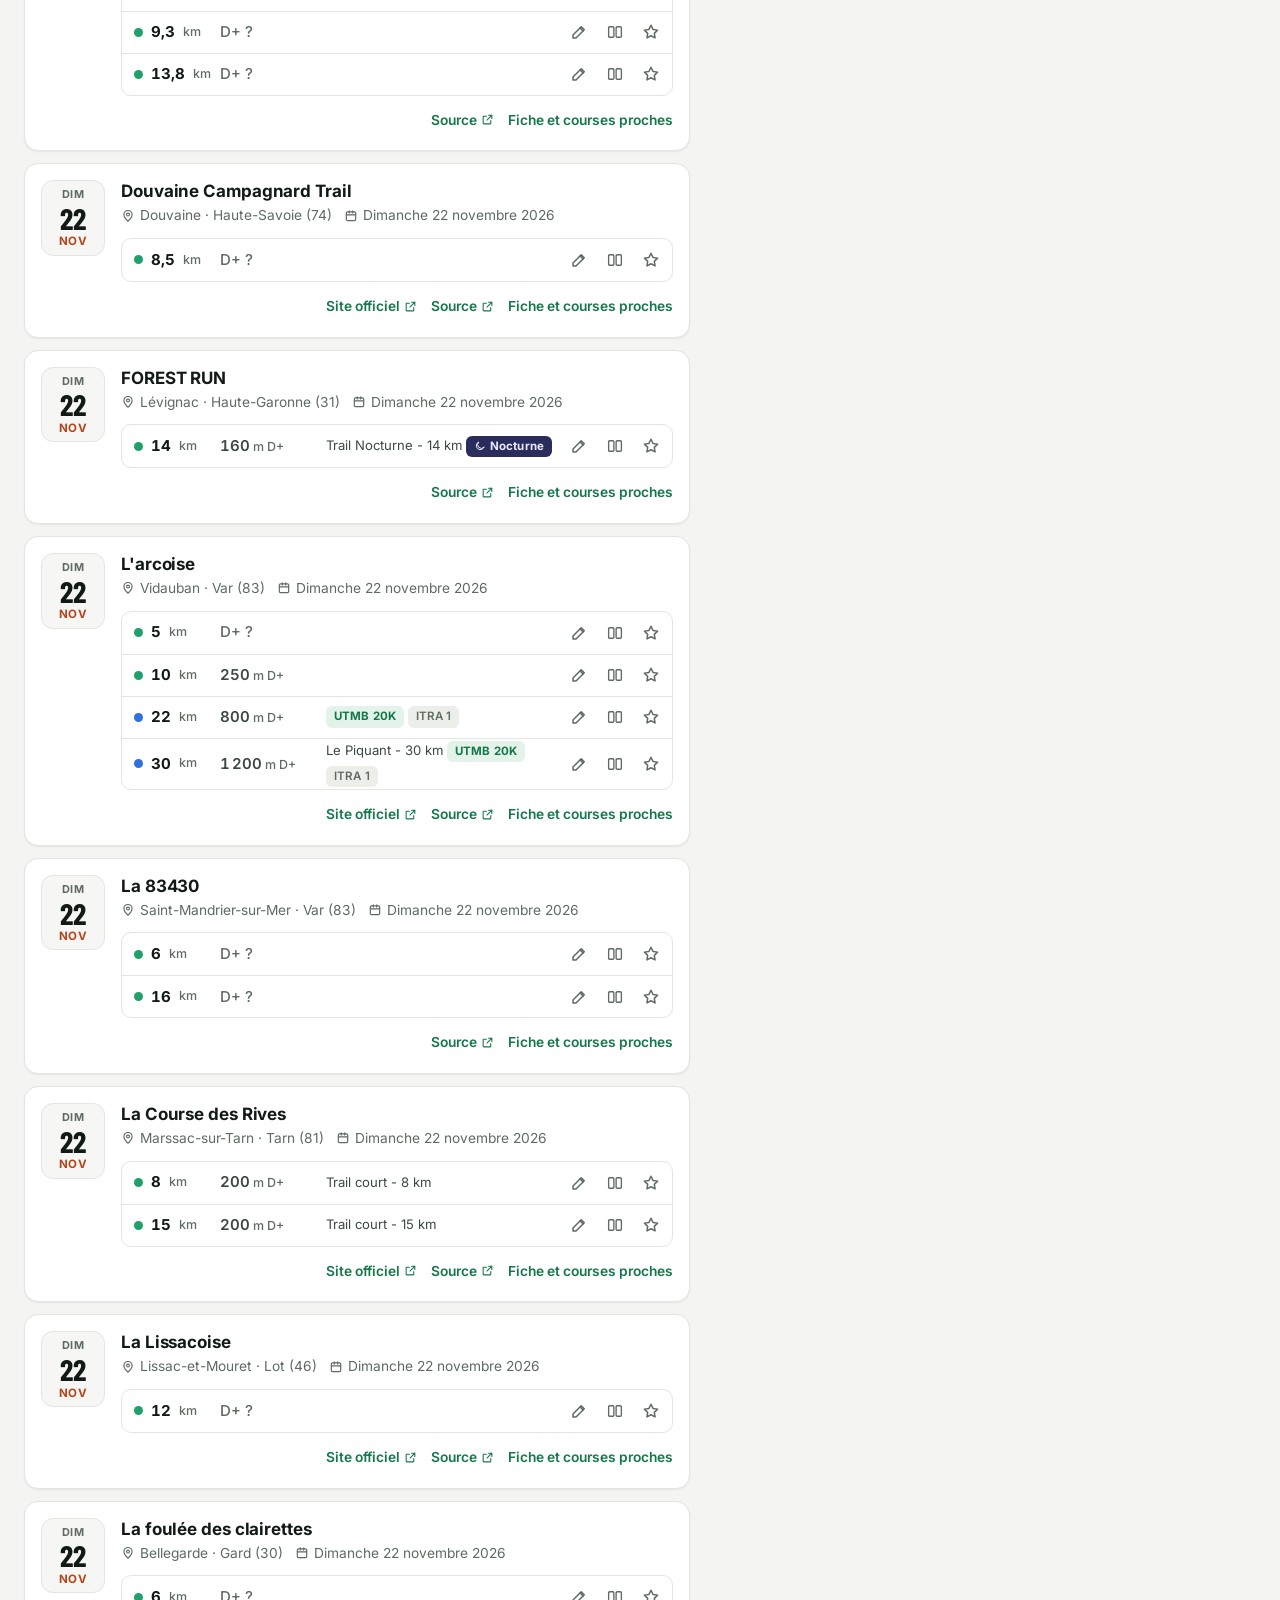
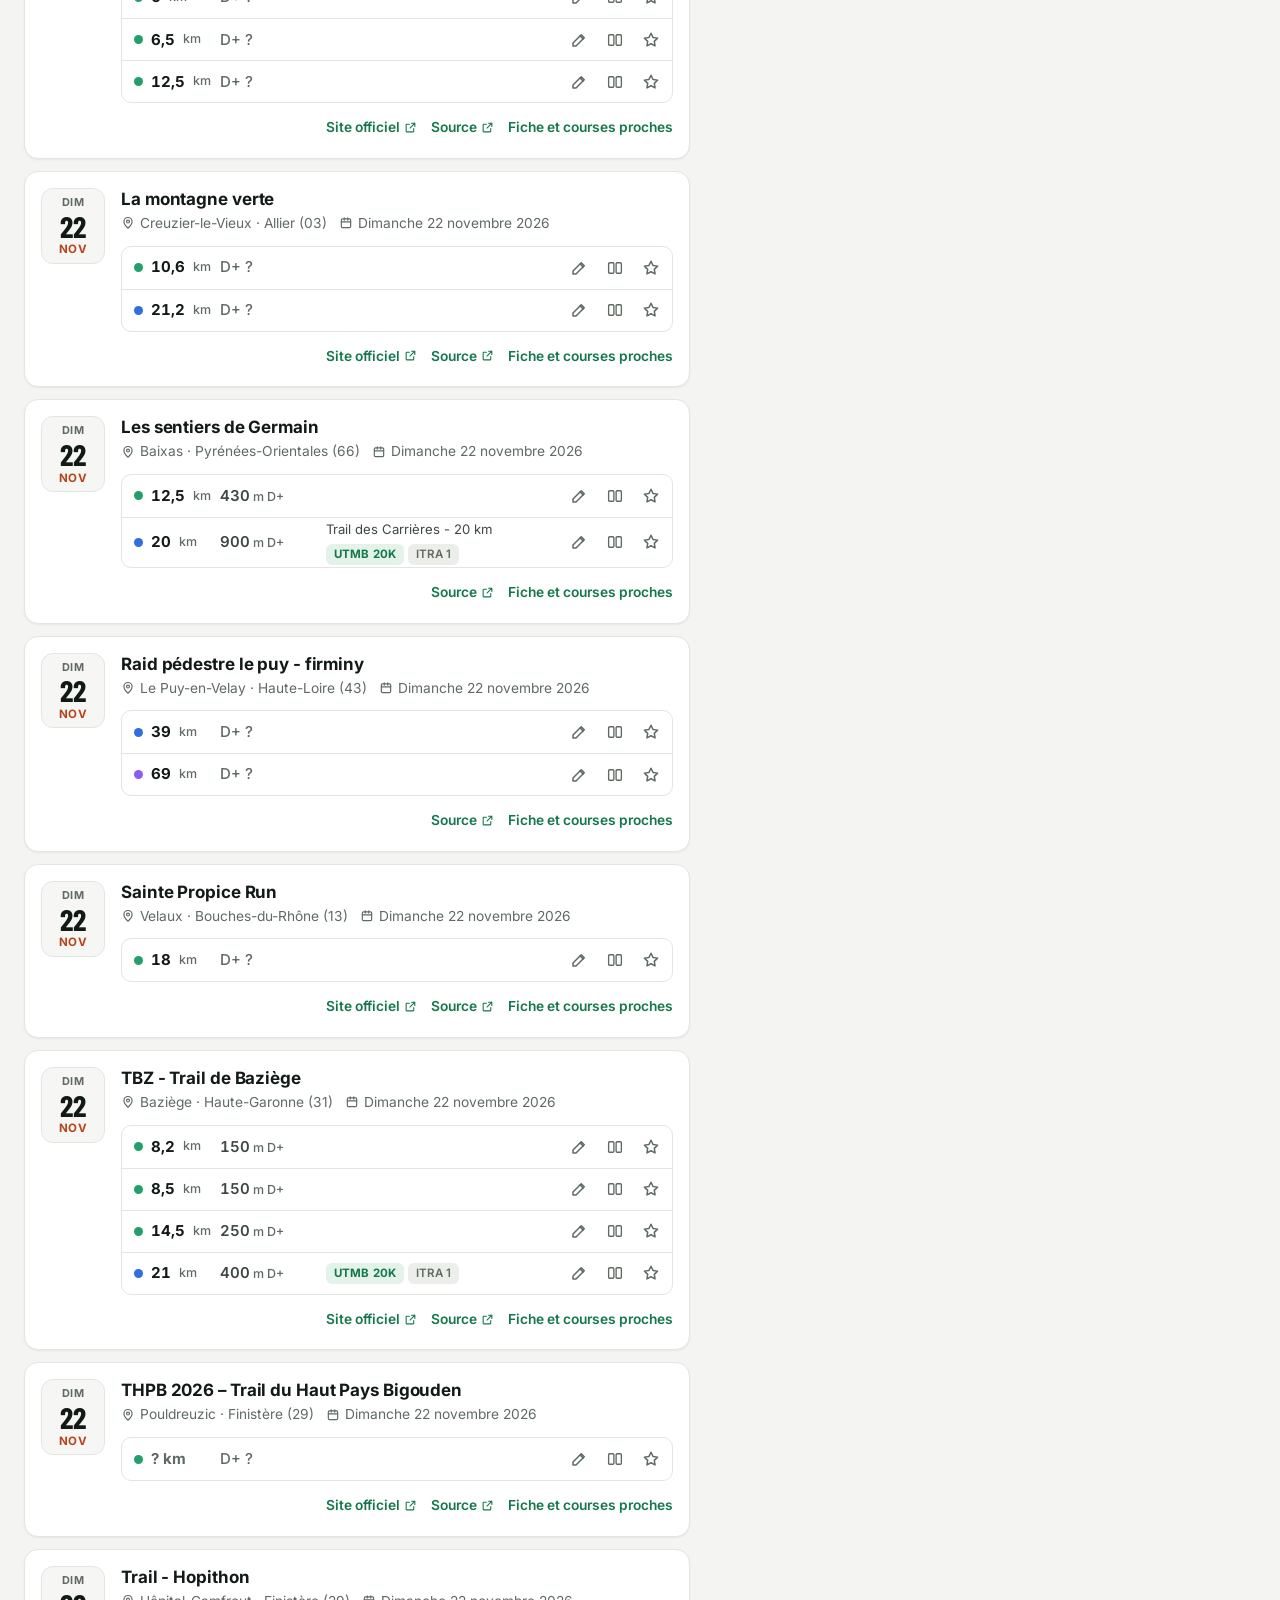
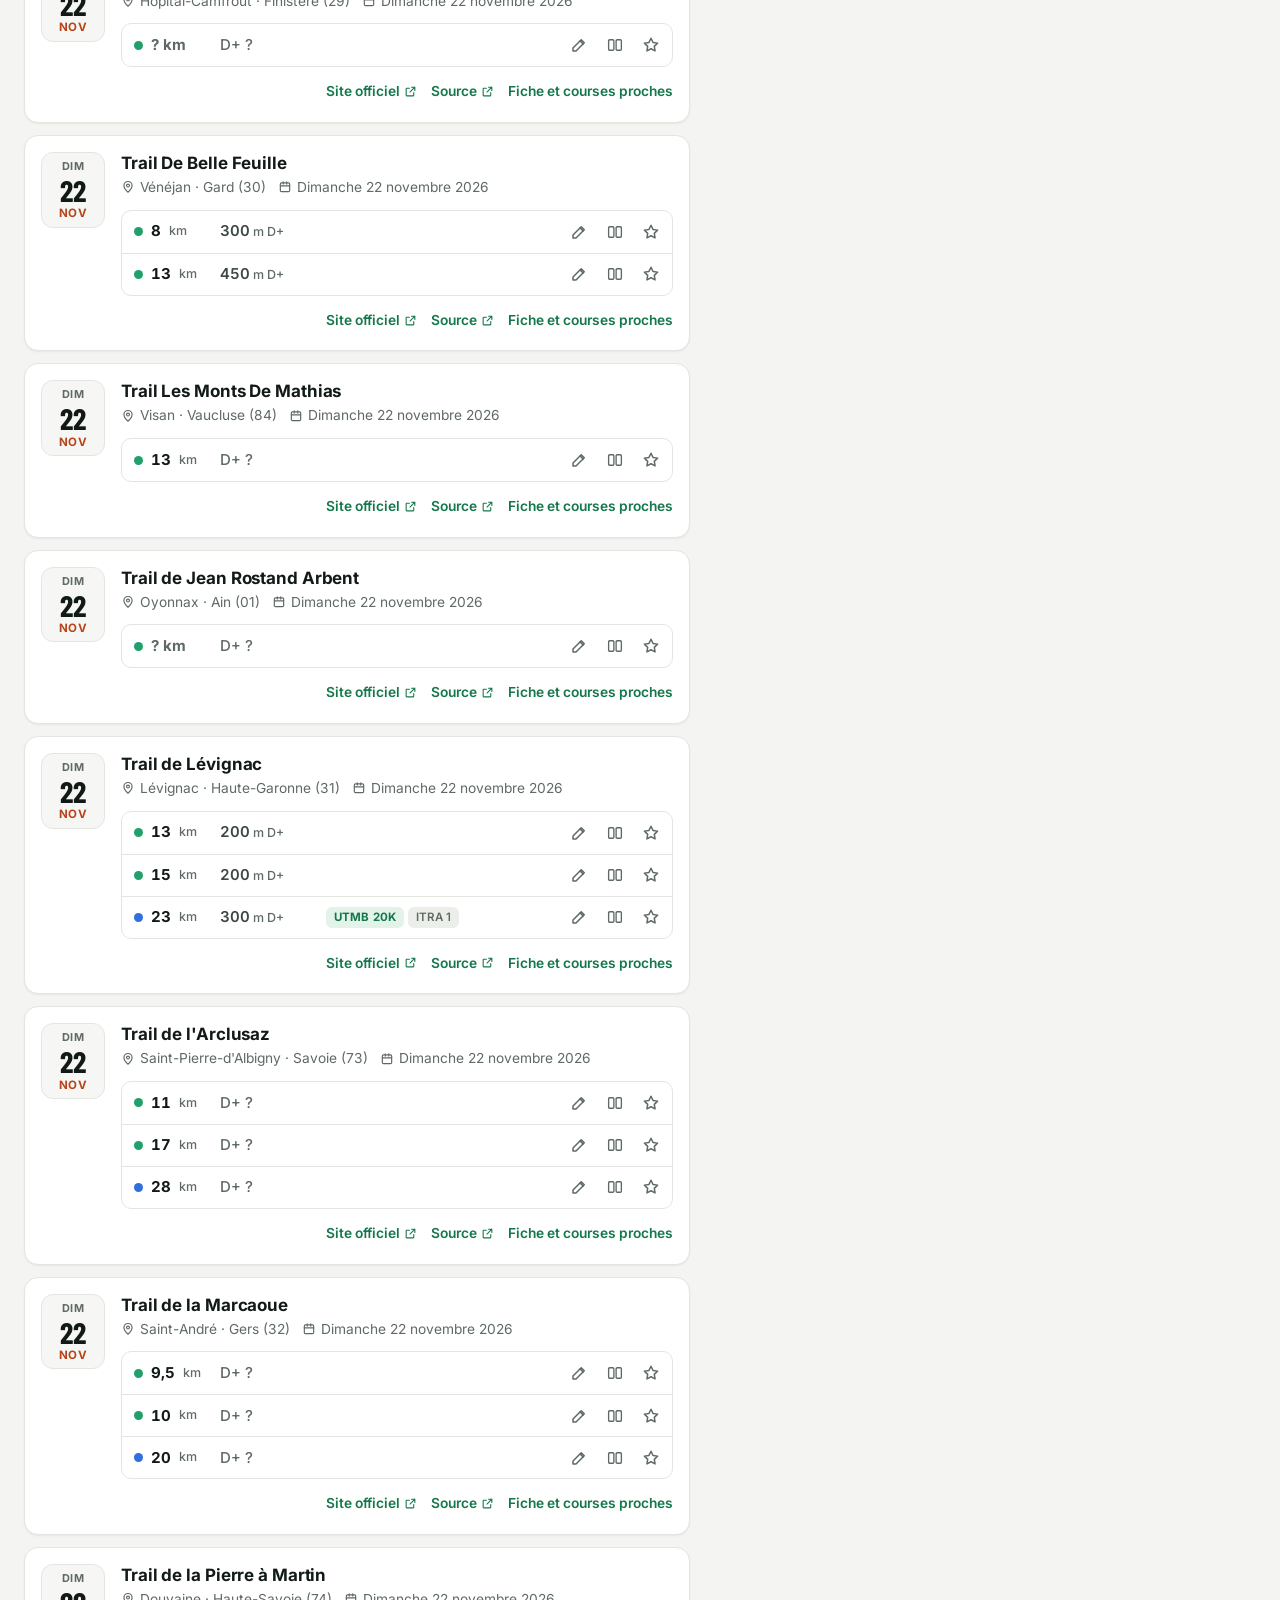
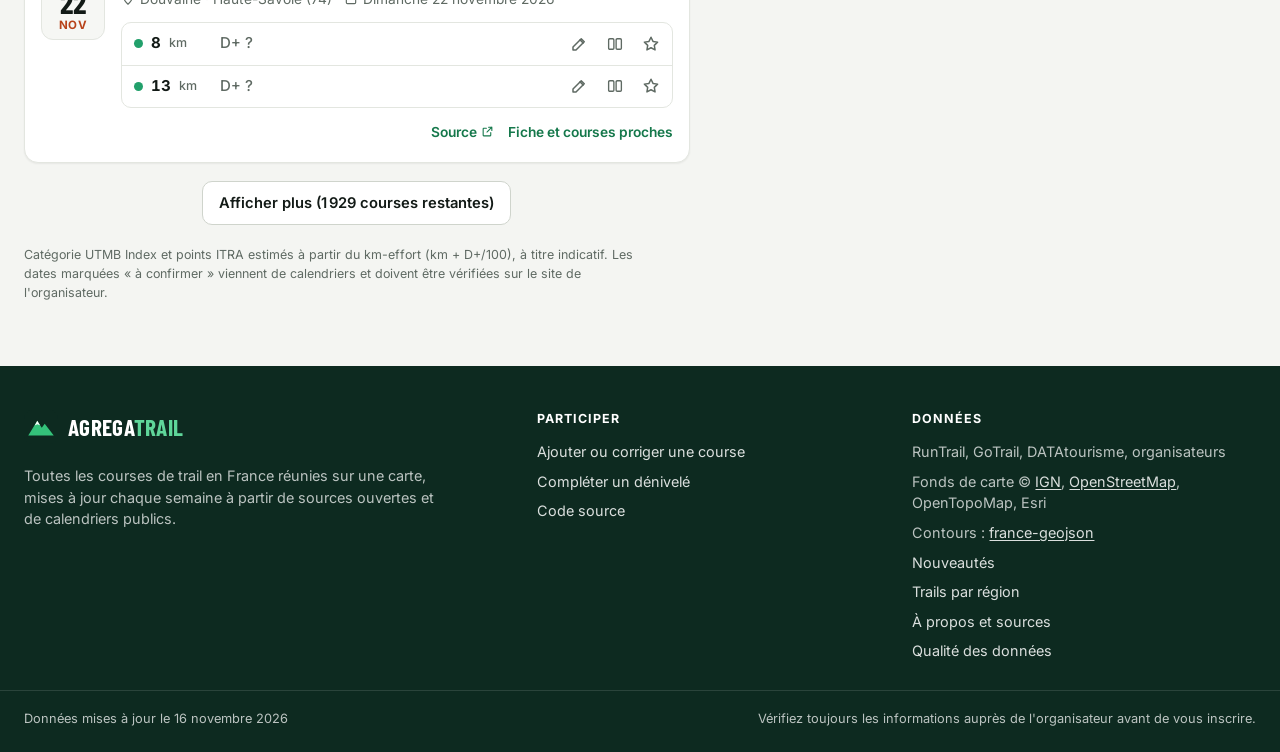
==== commit 39f8c612: "Préparer la migration sur OVH : comptes, ajout de courses, administration, envoi FTP - API PHP (site" ====
--- a/site/index.html
+++ b/site/index.html
@@ -33,6 +33,7 @@
     <symbol id="i-list" viewBox="0 0 24 24"><path d="M9 6h11M9 12h11M9 18h11"/><circle cx="4.5" cy="6" r="1"/><circle cx="4.5" cy="12" r="1"/><circle cx="4.5" cy="18" r="1"/></symbol>
     <symbol id="i-star" viewBox="0 0 24 24"><path d="m12 3 2.7 5.6 6.1.9-4.4 4.3 1 6.1L12 17l-5.4 2.9 1-6.1-4.4-4.3 6.1-.9z"/></symbol>
     <symbol id="i-users" viewBox="0 0 24 24"><circle cx="9" cy="8" r="3.2"/><path d="M3 19.5c.6-3.2 3-5 6-5s5.4 1.8 6 5"/><circle cx="17" cy="9" r="2.5"/><path d="M16.5 14.6c2.3.2 4 1.7 4.5 4.4"/></symbol>
+    <symbol id="i-user" viewBox="0 0 24 24"><circle cx="12" cy="8" r="3.6"/><path d="M4.5 20c.8-3.8 3.8-6 7.5-6s6.7 2.2 7.5 6"/></symbol>
     <symbol id="i-plus" viewBox="0 0 24 24"><path d="M12 5v14M5 12h14"/></symbol>
     <symbol id="i-x" viewBox="0 0 24 24"><path d="M6 6l12 12M18 6 6 18"/></symbol>
     <symbol id="i-back" viewBox="0 0 24 24"><path d="M15 5l-7 7 7 7"/></symbol>
@@ -668,6 +669,7 @@
 <script src="saison.js?v=__BUILD__"></script>
 <script src="groupe.js?v=__BUILD__"></script>
 <script src="couverture.js?v=__BUILD__"></script>
+<script src="session.js?v=__BUILD__"></script>
 <script src="favoris.js?v=__BUILD__"></script>
 <script src="dispo.js?v=__BUILD__"></script>
 <script src="app.js?v=__BUILD__"></script>
--- a/site/style.css
+++ b/site/style.css
@@ -716,6 +716,7 @@
   .brand-mark { width: 30px; height: 30px; }
   .brand-name { font-size: 1.25rem; }
   .nav .add-race, #nav-home { display: none; }
+  .nav-compte .nl-txt { display: none; } /* compte : icône seule sur téléphone */
   .nav-link { padding: 0 12px; background: var(--surface-2); }
   .hero-inner { padding-top: 26px; padding-bottom: 66px; }
   .eyebrow { font-size: .7rem; margin-bottom: 6px; }
